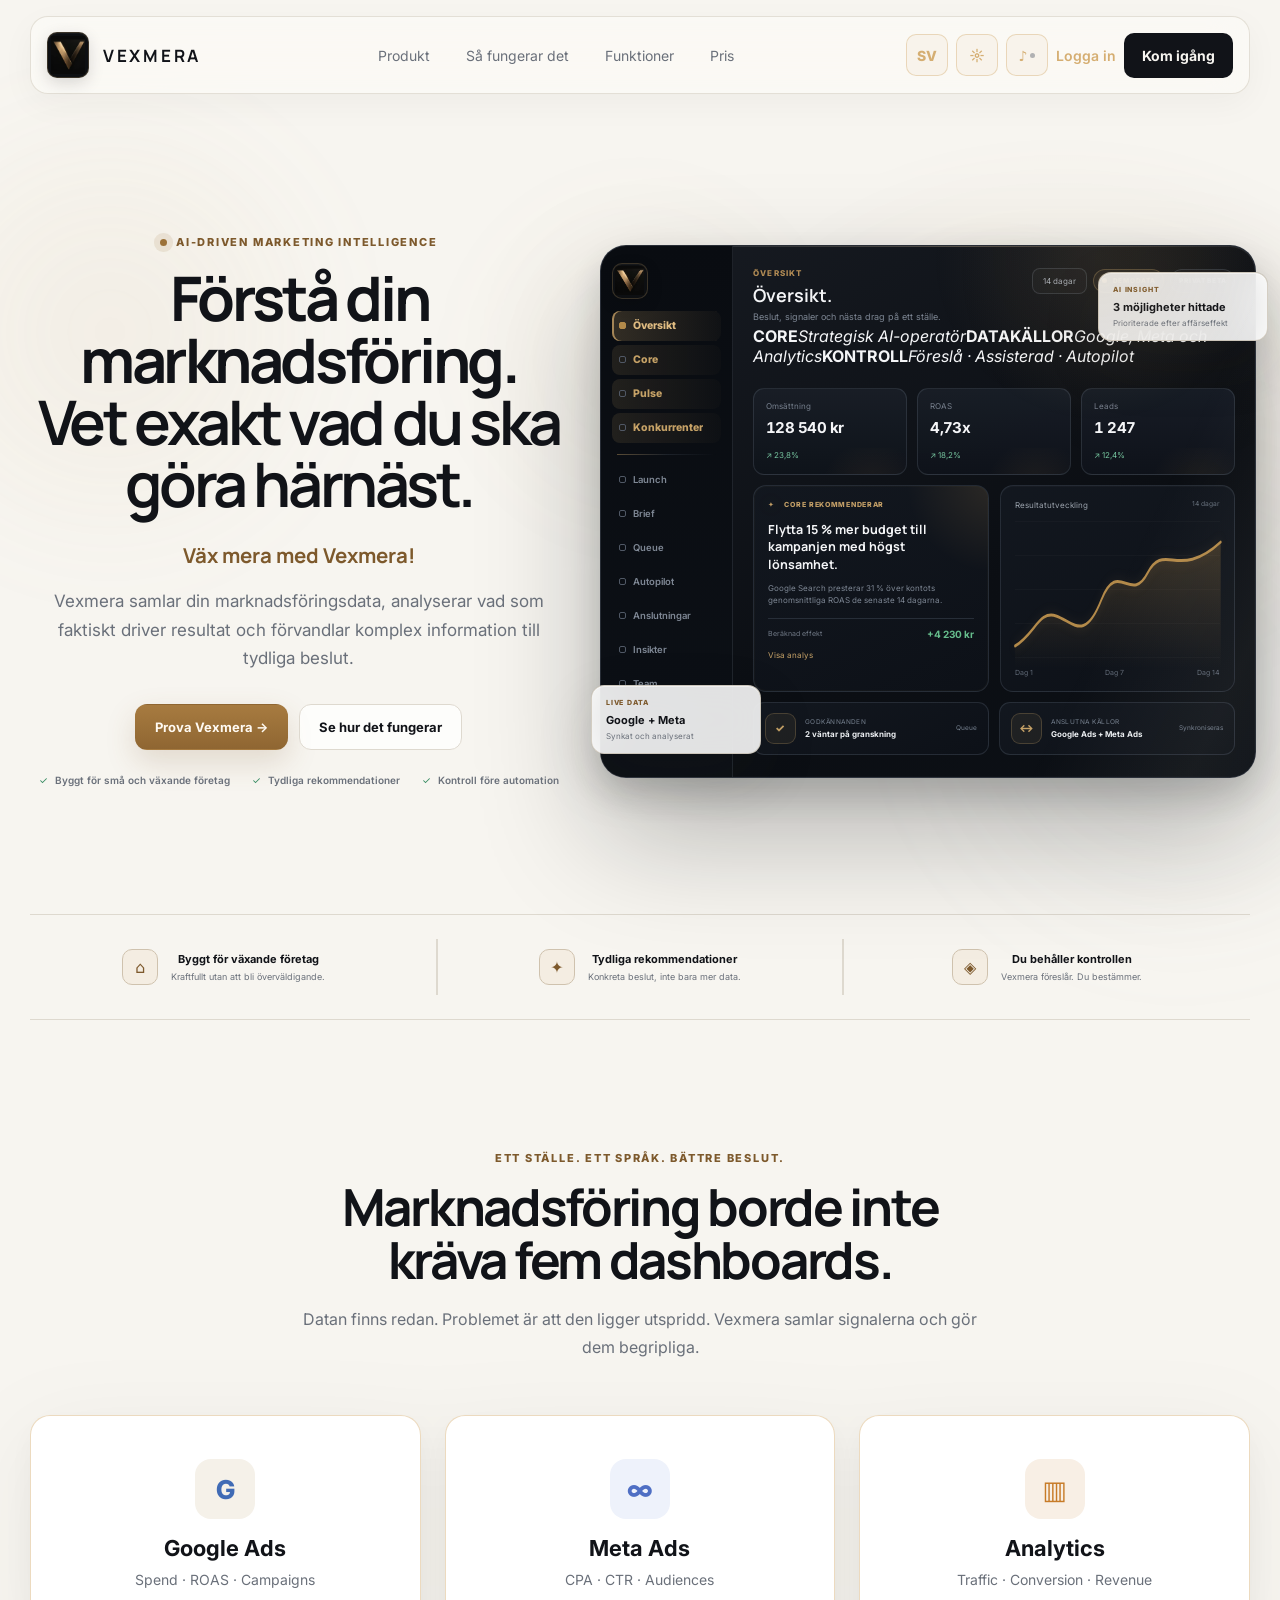
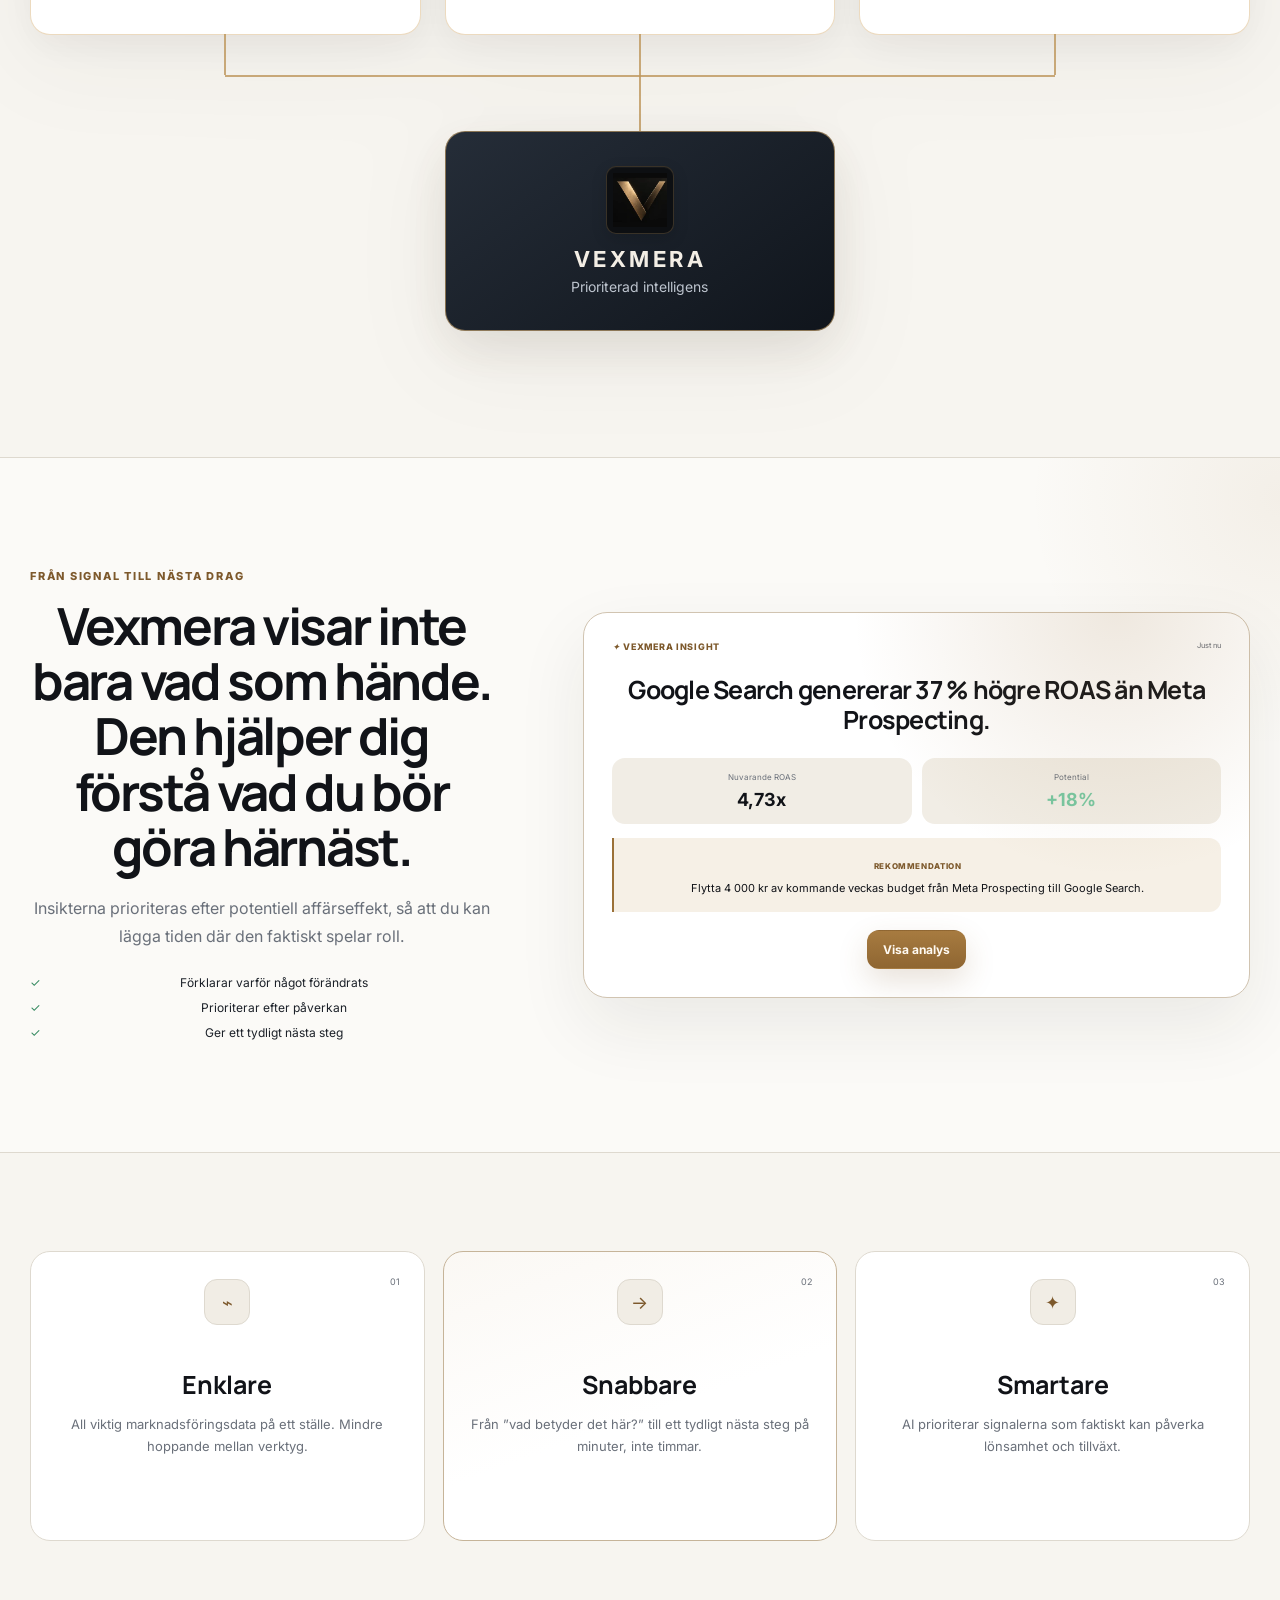
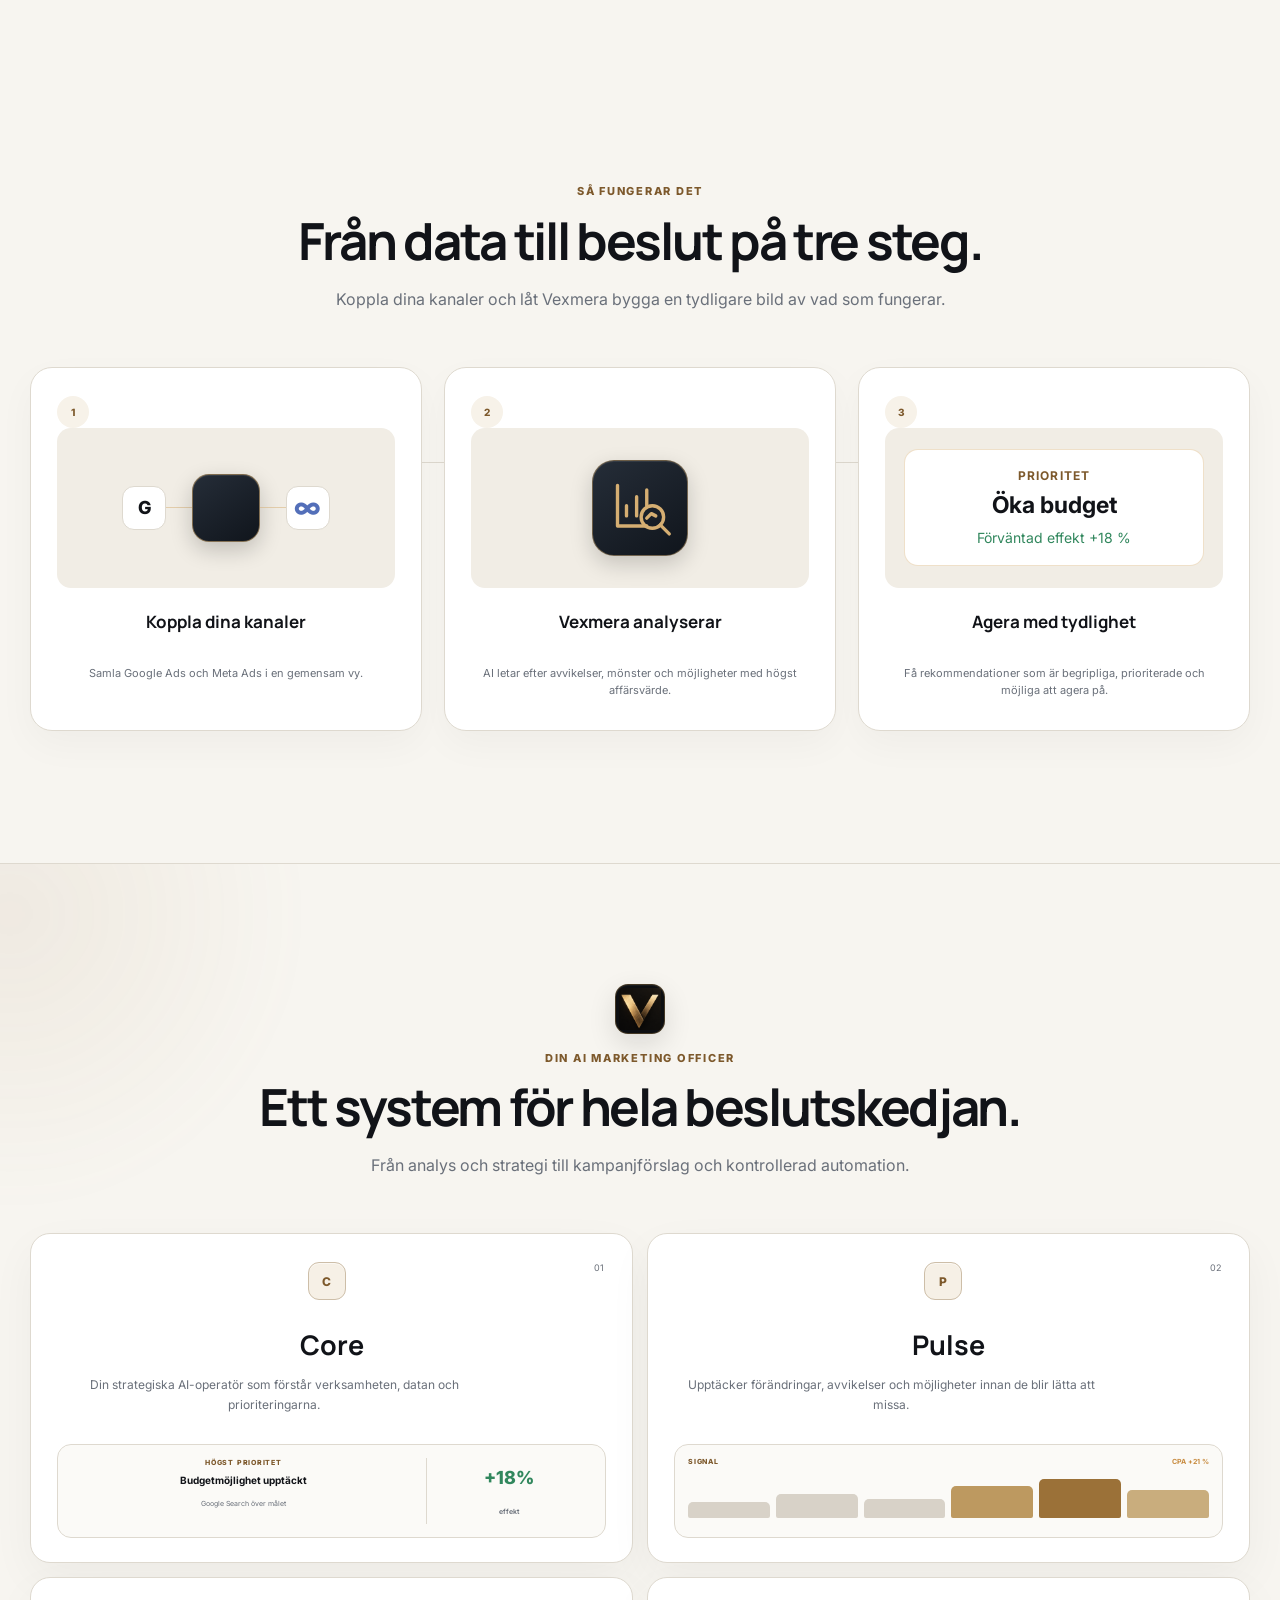
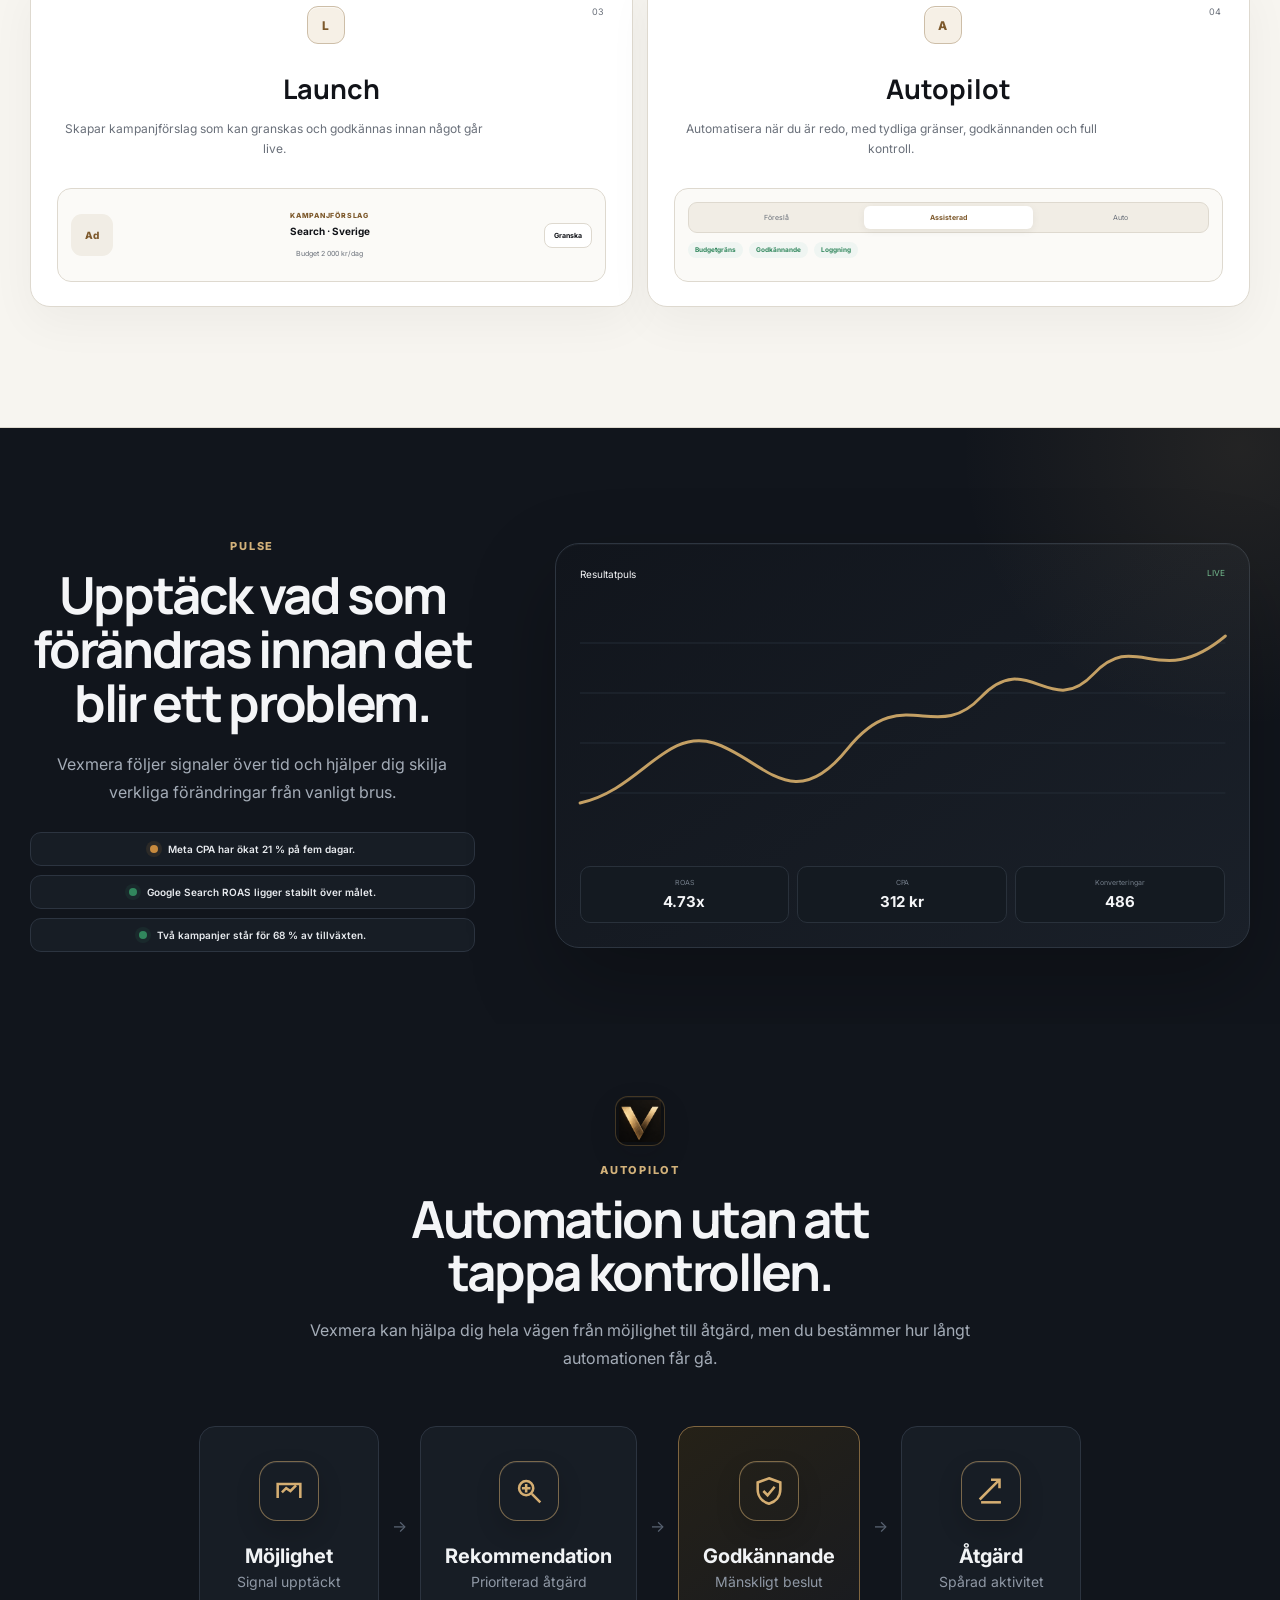
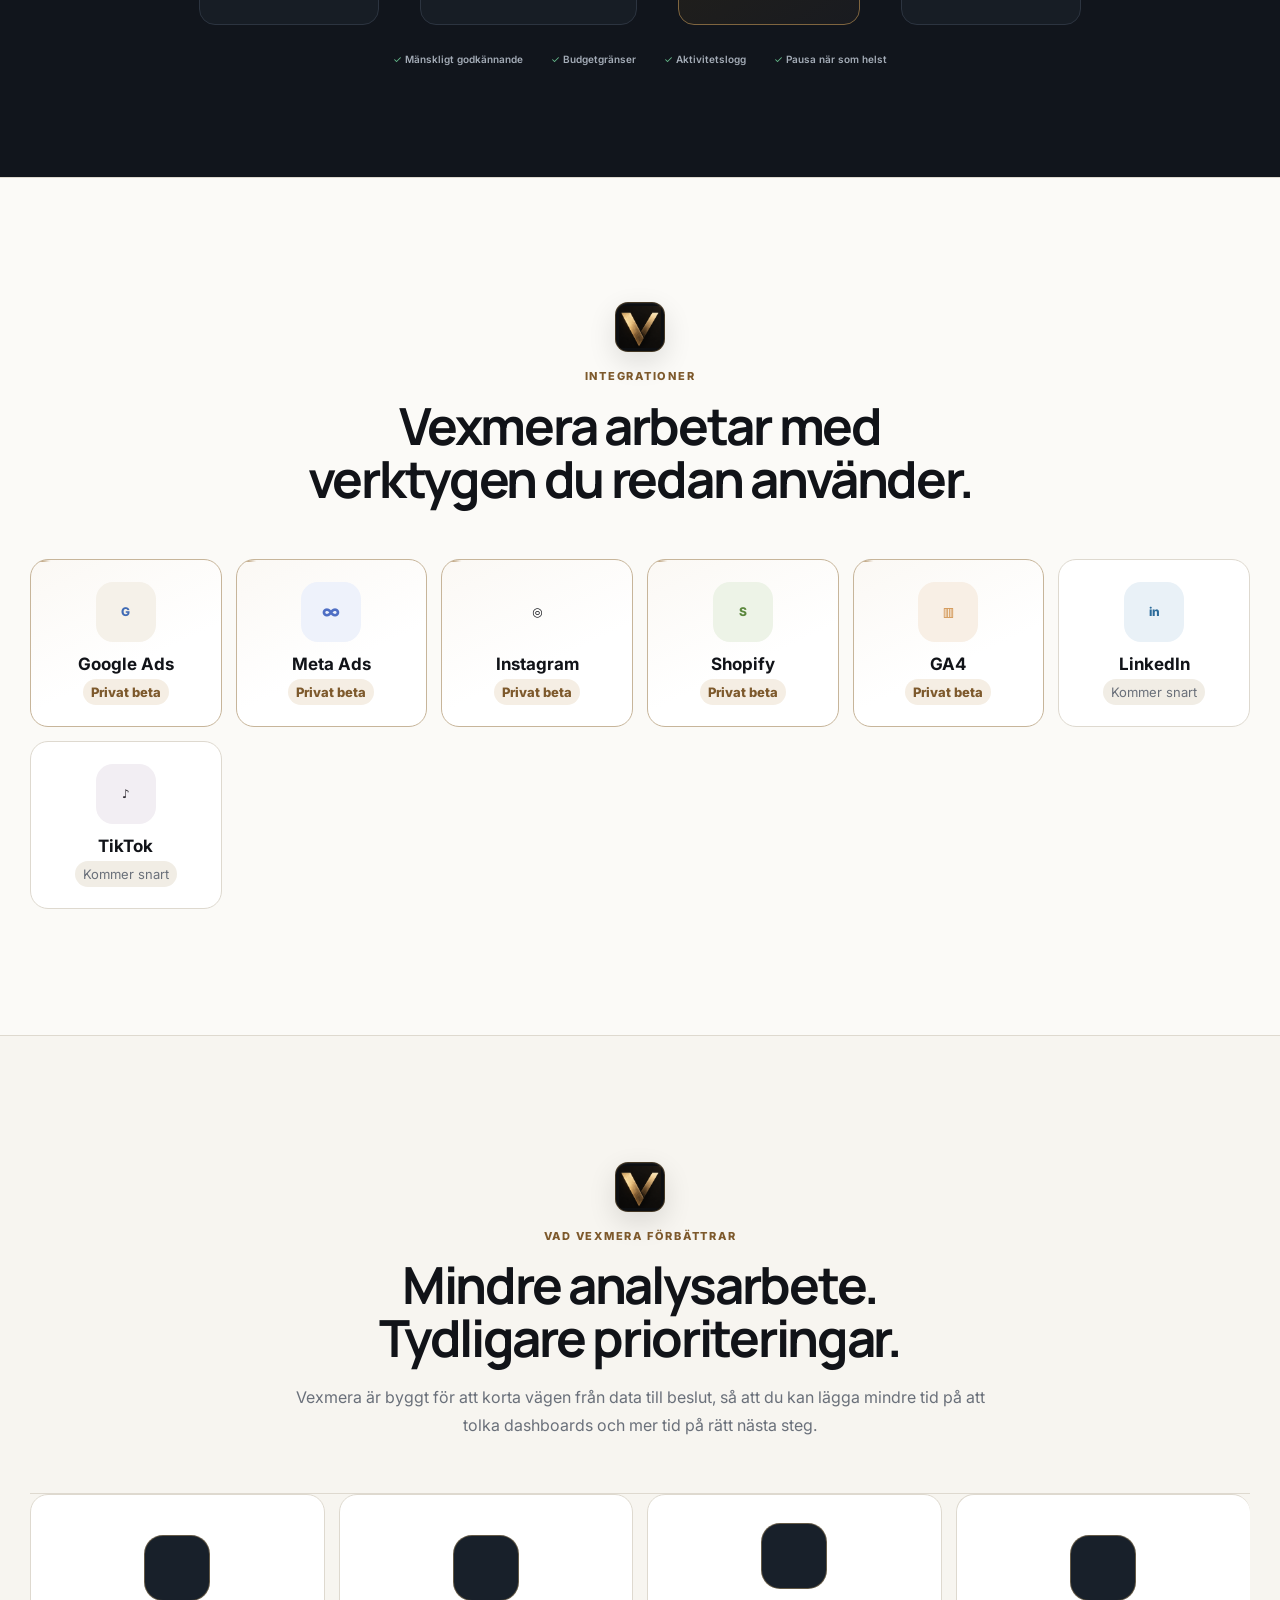
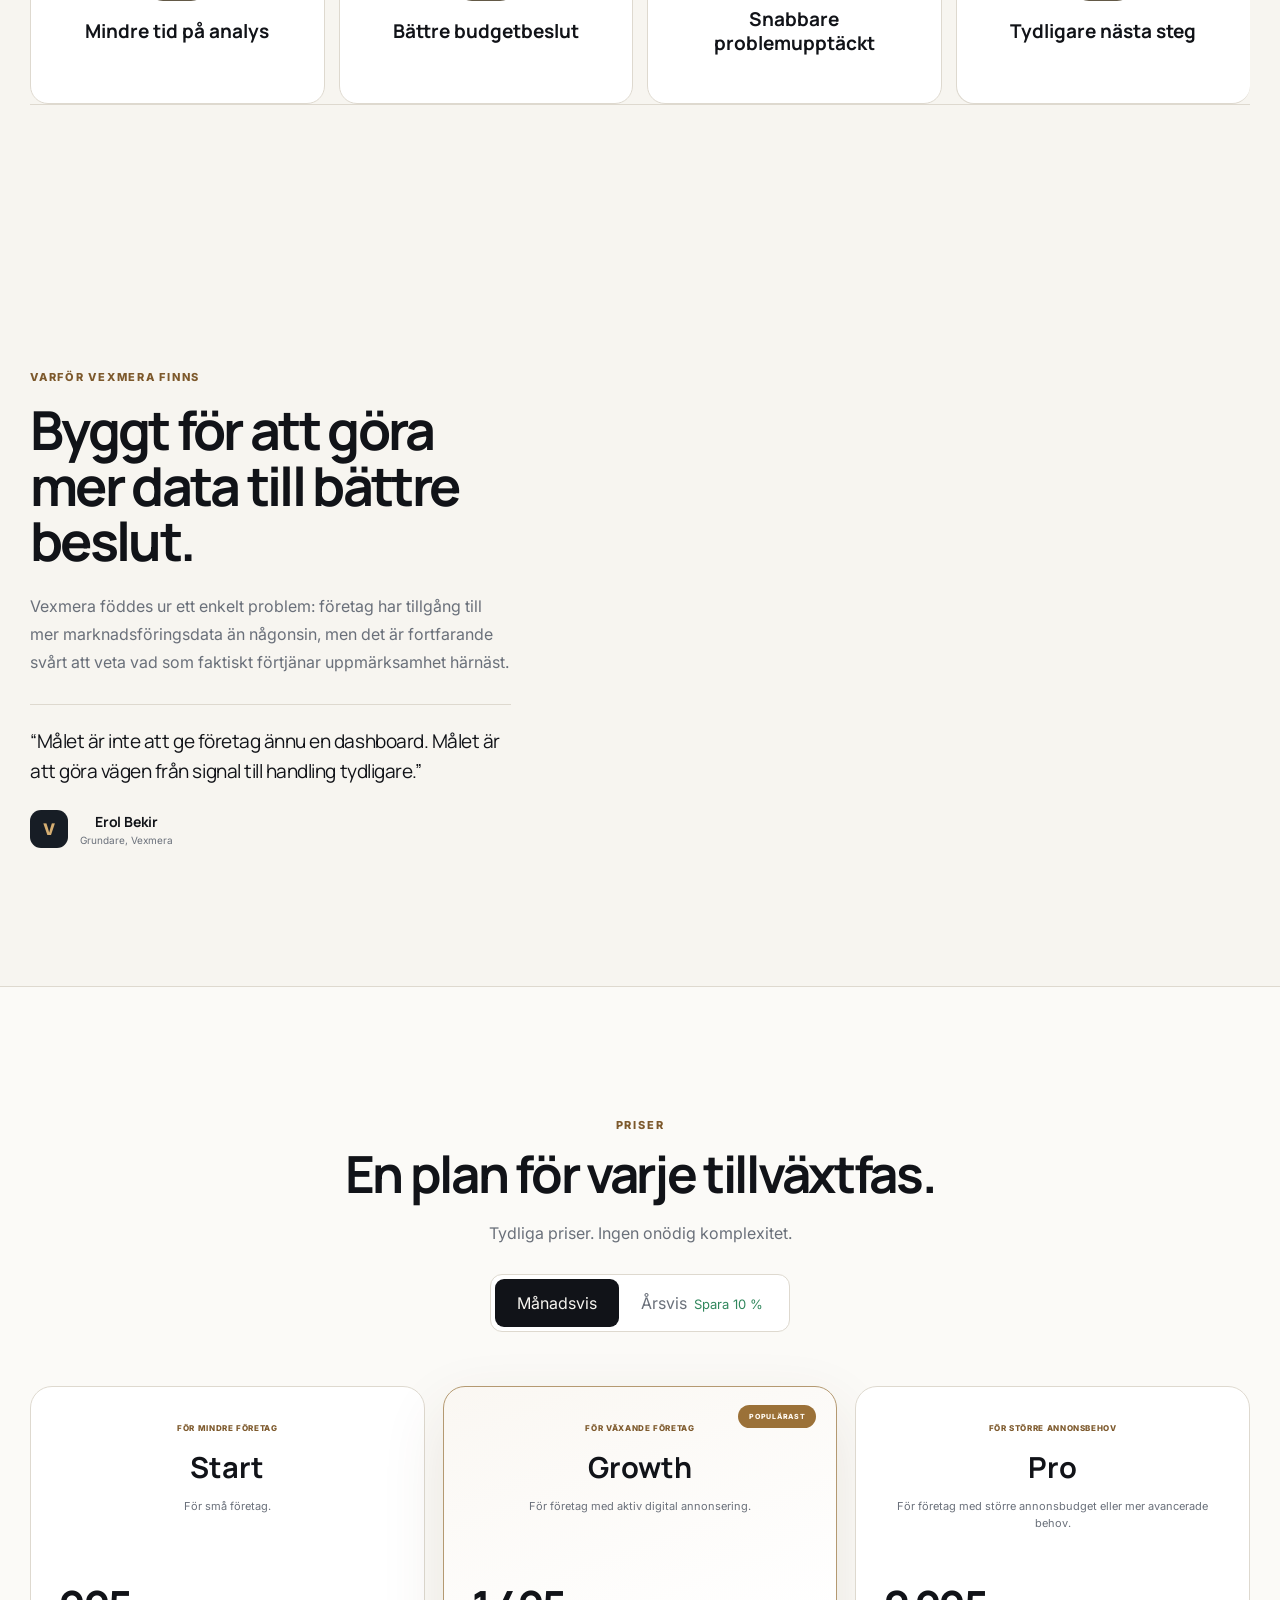
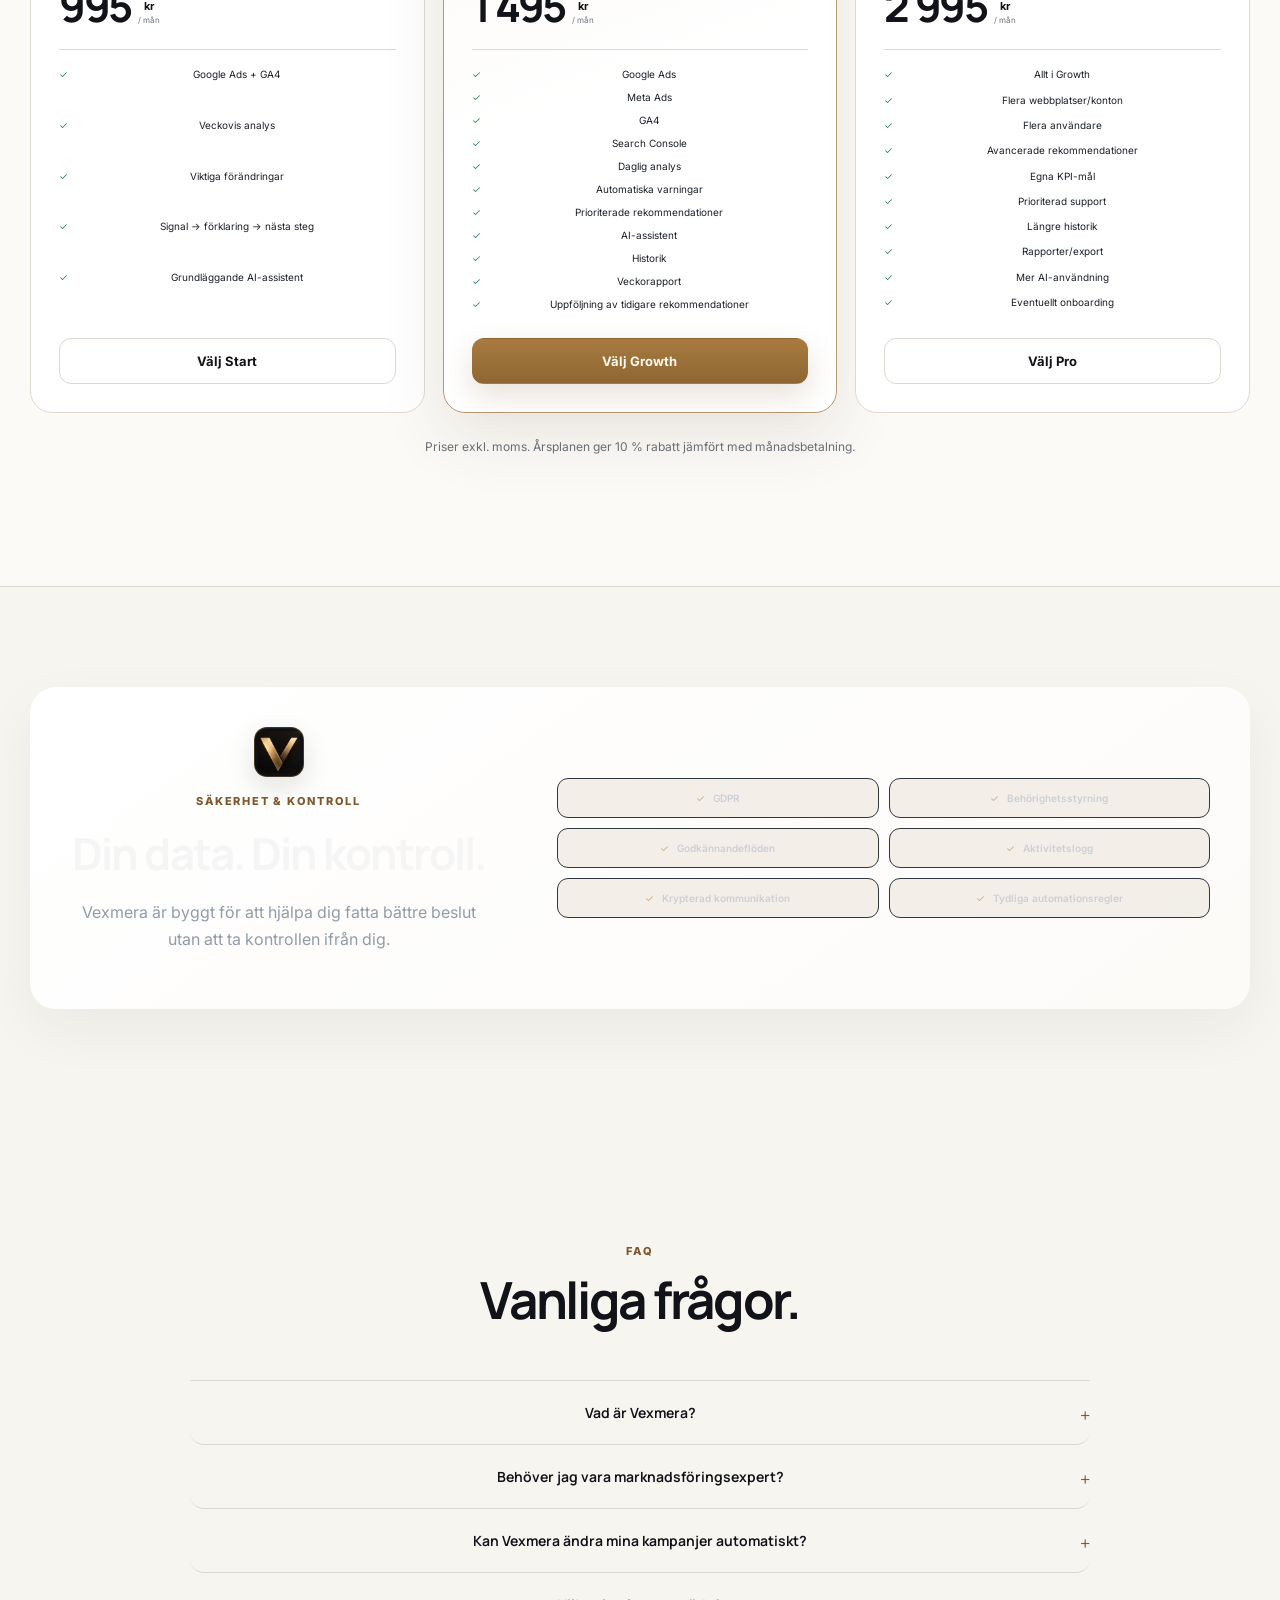
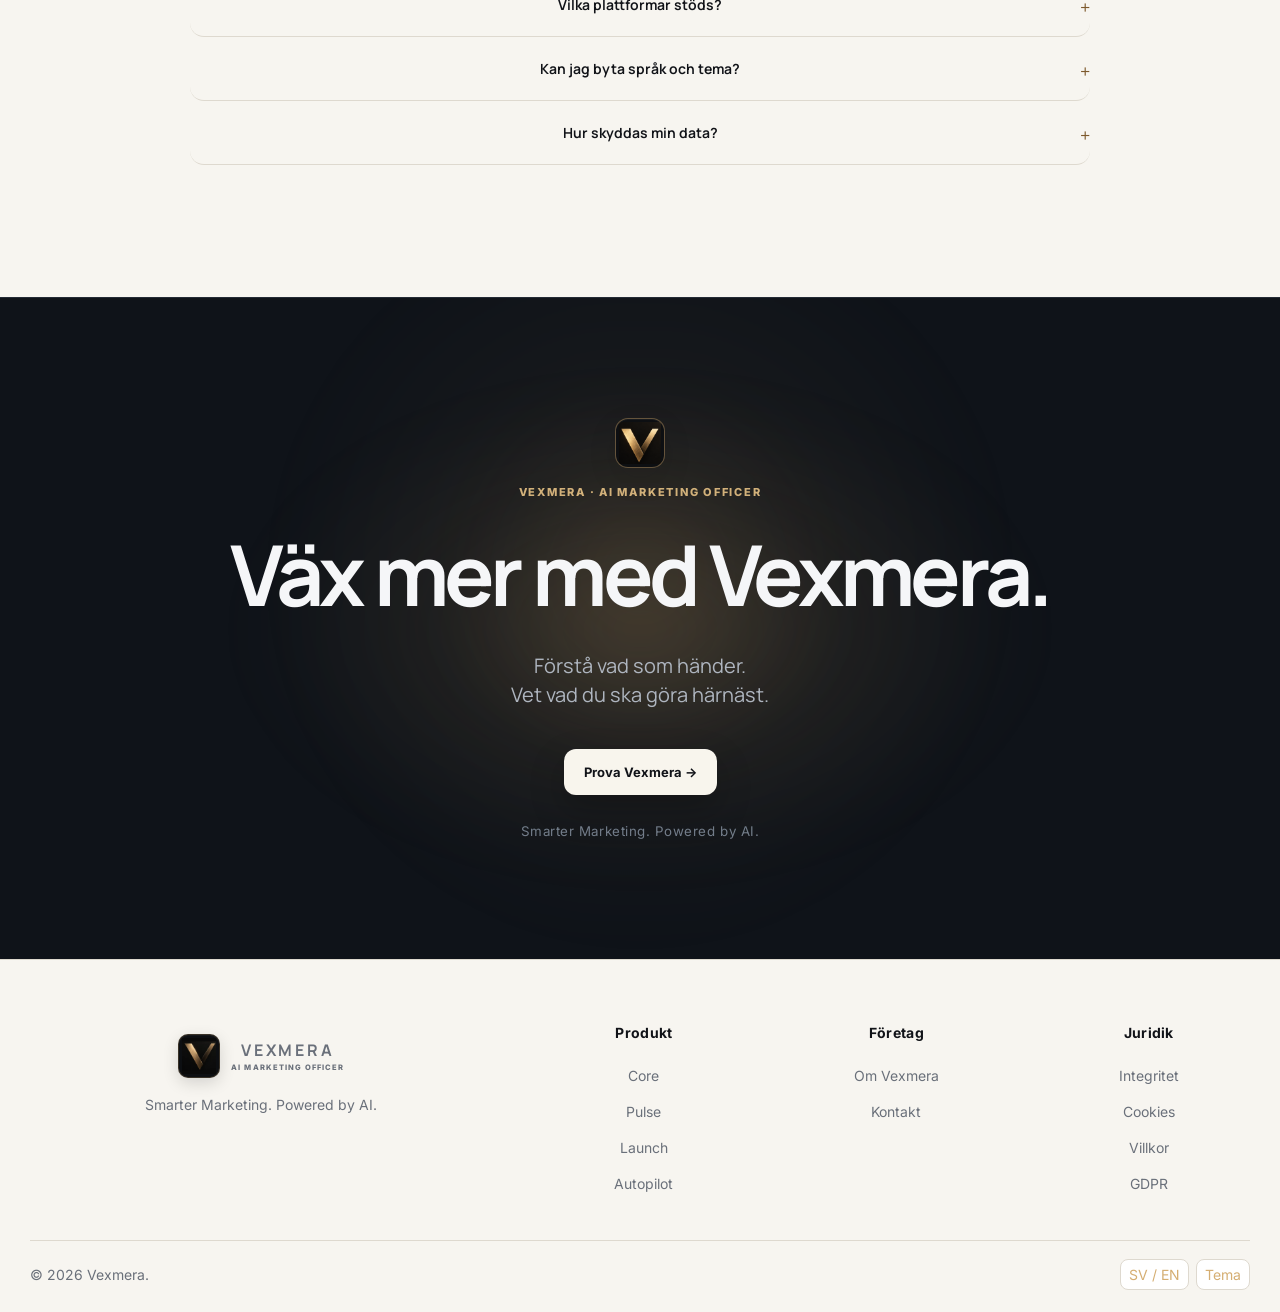
==== static/landing.html @ f2d0877b "Show Instagram and Shopify as private beta integrations" ====
<!doctype html>
<html lang="sv" data-theme="light">
<head>
  <meta charset="utf-8" />
  <meta name="viewport" content="width=device-width,initial-scale=1" />
  <meta name="description" content="Vexmera är din AI Marketing Officer. Förstå din marknadsföring, se vad som driver resultat och vet vad du ska göra härnäst." />
  <meta name="theme-color" content="#f7f5f0" />
  <title>Vexmera — AI Marketing Officer</title>
  <link rel="preconnect" href="https://fonts.googleapis.com" />
  <link rel="preconnect" href="https://fonts.gstatic.com" crossorigin />
  <link href="https://fonts.googleapis.com/css2?family=Inter:wght@400;500;600;700&family=Manrope:wght@500;600;700;800&display=swap" rel="stylesheet" />
  <link rel="stylesheet" href="/static/landing.css" />
  <link rel="stylesheet" href="/static/landing-image-quality.css" />
  <style id="hero-layout-guard">
    @media (min-width:1101px){
      .hero{grid-template-columns:minmax(0,.92fr) minmax(560px,1.08fr)!important;gap:clamp(36px,4vw,62px)!important}
      .hero-copy{min-width:0!important;max-width:690px!important}
      .hero h1{max-width:690px!important;font-size:clamp(52px,4.8vw,72px)!important;line-height:1.01!important;overflow:visible!important}
    }
    html[lang="sv"] .pricing-en,html[lang="en"] .pricing-sv{display:none!important}
    .hero-copy .hero-slogan{margin:14px 0 18px;font-family:Manrope,Inter,sans-serif;font-size:clamp(18px,1.6vw,22px);font-weight:700;line-height:1.4;color:var(--gold-dark)}
    html[data-theme="dark"] .hero-copy .hero-slogan{color:#d5ae72}
    html[lang="sv"] .hero-slogan-en,html[lang="en"] .hero-slogan-sv{display:none}

    /* Equal process visual stages and larger, legible graphics. */
    #hur .steps .step{display:flex!important;flex-direction:column!important}
    #hur .steps .step .step-visual{height:160px!important;min-height:160px!important;flex:0 0 160px!important;width:100%!important;margin:0 0 24px!important;box-sizing:border-box!important}
    #hur .steps .step h3{min-height:2.4em!important;line-height:1.2!important;margin:0 0 12px!important}
    #hur .connect-visual .source-pill{width:44px!important;height:44px!important;flex:0 0 44px!important;font-size:18px!important;border-radius:12px!important}
    #hur .connect-visual .source-pill.meta{font-size:27px!important}
    #hur .connect-visual .line{width:clamp(12px,2vw,28px)!important;background:rgba(213,174,114,.5)!important}
    #hur .connect-visual .v-node{width:68px!important;height:68px!important;flex:0 0 68px!important;background:linear-gradient(145deg,#252d38,#10151c)!important;color:#d5ae72!important;border:1px solid rgba(213,174,114,.55)!important;border-radius:17px!important;box-shadow:inset 0 1px 0 rgba(255,255,255,.08),0 8px 22px rgba(0,0,0,.2)!important}
    #hur .v-node svg{width:48px;height:48px;display:block}
    #hur .analysis-tile{width:96px;height:96px;display:grid;place-items:center;border-radius:22px;border:1px solid rgba(213,174,114,.45);color:#d5ae72;background:linear-gradient(145deg,#252d38,#10151c);box-shadow:inset 0 1px 0 rgba(255,255,255,.08),0 8px 22px rgba(0,0,0,.18)}
    #hur .analysis-tile svg{width:72px;height:72px;display:block}
    #hur .action-visual>div{width:calc(100% - 24px)!important;max-width:300px!important;box-sizing:border-box!important;padding:18px!important;border-radius:14px!important;border:1px solid rgba(213,174,114,.38)!important}
    #hur .action-visual small{font-size:12px!important;font-weight:700!important;line-height:1.3!important}
    #hur .action-visual strong{font-size:clamp(20px,1.8vw,24px)!important;line-height:1.2!important;margin:8px 0!important}
    #hur .action-visual span{font-size:14px!important;line-height:1.4!important}
    @media(max-width:900px){#hur .steps .step h3{min-height:0!important}}

    /* Three sources join one gold bus before reaching Vexmera. */
    #produkt .data-convergence{display:grid!important;grid-template-columns:repeat(3,minmax(0,1fr))!important;grid-template-rows:220px 200px!important;gap:96px 24px!important;min-height:0!important;margin-top:48px!important;position:relative!important}
    #produkt .source-stack{box-sizing:border-box!important;width:100%!important;min-width:0!important;height:220px!important;padding:28px!important;display:flex!important;flex-direction:column!important;align-items:center!important;justify-content:center!important;text-align:center!important;overflow:visible!important;border:1px solid rgba(213,174,114,.45)!important;border-radius:20px!important;transform:none!important}
    #produkt .source-stack .source-logo{width:60px!important;height:60px!important;font-size:26px!important;border-radius:16px!important}
    #produkt .source-stack b{font-size:22px!important;margin:16px 0 8px!important}
    #produkt .source-stack small{font-size:14px!important;line-height:1.5!important}
    #produkt .source-stack::after{content:""!important;display:block!important;position:absolute!important;inset:auto!important;left:50%!important;top:100%!important;width:2px!important;height:41px!important;transform:translateX(-50%)!important;background:#bd975c!important;opacity:.8!important;pointer-events:none!important}
    #produkt .flow-lines{display:block!important;position:absolute!important;inset:220px calc((100% - 48px)/6) auto!important;height:96px!important;opacity:1!important}
    #produkt .flow-lines i{display:none!important}
    #produkt .flow-lines::before{content:""!important;display:block!important;position:absolute!important;left:0!important;top:40px!important;width:100%!important;height:2px!important;transform:none!important;background:#bd975c!important;opacity:.8!important}
    #produkt .flow-lines::after{content:""!important;display:block!important;position:absolute!important;left:50%!important;top:40px!important;width:2px!important;height:56px!important;transform:translateX(-50%)!important;background:#bd975c!important;opacity:.8!important}
    #produkt .vexmera-core{grid-column:2!important;grid-row:2!important;box-sizing:border-box!important;width:100%!important;height:200px!important;padding:24px!important;border:1px solid rgba(213,174,114,.6)!important;border-radius:20px!important;background:linear-gradient(145deg,#252d38,#10151c)!important}
    #produkt .vexmera-core>span{width:68px!important;height:68px!important;flex:0 0 68px!important;color:#d5ae72!important;border-color:rgba(213,174,114,.45)!important;border-radius:16px!important}
    #produkt .vexmera-core svg{width:48px;height:48px}
    #produkt .vexmera-core strong{font-size:22px!important;color:#f3eee5!important;margin:12px 0 6px!important}
    #produkt .vexmera-core small{font-size:14px!important;color:#bdc4ce!important}
    #produkt .data-convergence::before,#produkt .data-convergence::after,#produkt .vexmera-core::before,#produkt .vexmera-core::after{display:none!important;content:none!important}
    @media(max-width:600px){
      #produkt .data-convergence{grid-template-columns:minmax(0,1fr)!important;grid-template-rows:repeat(3,200px) 200px!important;gap:28px!important;margin-left:26px!important}
      #produkt .source-stack{height:200px!important;padding:22px!important}
      #produkt .vexmera-core{grid-column:1!important;grid-row:4!important}
      #produkt .flow-lines{inset:100px auto 100px -24px!important;width:2px!important;height:auto!important;background:#bd975c!important;opacity:.8!important}
      #produkt .flow-lines::before,#produkt .flow-lines::after{display:none!important}
      #produkt .source-stack::after,#produkt .vexmera-core::after{content:""!important;display:block!important;position:absolute!important;inset:auto!important;left:-24px!important;top:50%!important;width:24px!important;height:2px!important;background:#bd975c!important;transform:none!important;opacity:.8!important}
    }
  </style>
</head>
<body>
  <div class="ambient-light ambient-light-a" aria-hidden="true"></div>
  <div class="ambient-light ambient-light-b" aria-hidden="true"></div>
  <div class="pointer-light" aria-hidden="true"></div>

  <header class="site-header" id="siteHeader">
    <a class="brand" href="#top" aria-label="Vexmera">
      <span class="brand-mark" aria-hidden="true">
        <svg viewBox="0 0 48 48"><path d="M7 9.5 20.7 38h6.6L41 9.5h-7.9L24 29.4 14.9 9.5H7Z" fill="currentColor"/><path d="m28.6 9.5-4.7 10.2 4 8.6L37 9.5h-8.4Z" fill="currentColor" opacity=".42"/></svg>
      </span>
      <span class="brand-copy"><strong>VEXMERA</strong><small>AI MARKETING OFFICER</small></span>
    </a>

    <nav class="desktop-nav" aria-label="Huvudmeny">
      <a href="#produkt" data-i18n="nav.product">Produkt</a>
      <a href="#hur" data-i18n="nav.how">Så fungerar det</a>
      <a href="#funktioner" data-i18n="nav.features">Funktioner</a>
      <a href="#pris" data-i18n="nav.pricing">Pris</a>
    </nav>

    <div class="header-actions">
      <button class="utility-btn" id="languageToggle" type="button" aria-label="Byt språk">SV</button>
      <button class="utility-btn" id="themeToggle" type="button" aria-label="Byt tema"><span class="theme-icon">◐</span></button>
      <button class="utility-btn sound-toggle" id="soundToggle" type="button" aria-label="Ljud av"><span>♪</span><i></i></button>
      <a class="text-link" href="/" data-i18n="nav.login">Logga in</a>
      <a class="button button-small button-dark" href="/" data-i18n="nav.start">Kom igång</a>
      <button class="menu-toggle" id="menuToggle" type="button" aria-label="Öppna meny" aria-expanded="false" aria-controls="mobileMenu"><span></span><span></span></button>
    </div>

    <div class="mobile-menu" id="mobileMenu">
      <a href="#produkt" data-i18n="nav.product">Produkt</a>
      <a href="#hur" data-i18n="nav.how">Så fungerar det</a>
      <a href="#funktioner" data-i18n="nav.features">Funktioner</a>
      <a href="#pris" data-i18n="nav.pricing">Pris</a>
      <a href="/" data-i18n="nav.login">Logga in</a>
    </div>
  </header>

  <main id="top">
    <section class="hero section-wrap">
      <div class="hero-copy reveal">
        <div class="eyebrow"><span class="pulse-dot"></span><span data-i18n="hero.eyebrow">AI-DRIVEN MARKETING INTELLIGENCE</span></div>
        <h1><span data-i18n="hero.title1">Förstå din marknadsföring.</span><br><em data-i18n="hero.title2">Vet exakt vad du ska göra härnäst.</em></h1>
        <p class="hero-slogan"><span class="hero-slogan-sv">Väx mera med Vexmera!</span><span class="hero-slogan-en" lang="en">Grow more with Vexmera!</span></p>
        <p class="hero-lead" data-i18n="hero.lead">Vexmera samlar din marknadsföringsdata, analyserar vad som faktiskt driver resultat och förvandlar komplex information till tydliga beslut.</p>
        <div class="hero-actions">
          <a class="button button-primary" href="/" data-i18n="hero.cta">Prova Vexmera <span>→</span></a>
          <a class="button button-ghost" href="#hur" data-i18n="hero.demo">Se hur det fungerar</a>
        </div>
        <div class="hero-proof">
          <span><i>✓</i><b data-i18n="hero.proof1">Byggt för små och växande företag</b></span>
          <span><i>✓</i><b data-i18n="hero.proof2">Tydliga rekommendationer</b></span>
          <span><i>✓</i><b data-i18n="hero.proof3">Kontroll före automation</b></span>
        </div>
      </div>

      <div class="hero-visual reveal reveal-delay" aria-label="Vexmera dashboard preview">
        <div class="hero-halo" aria-hidden="true"></div>
        <div class="dashboard-window float-soft">
          <aside class="dash-sidebar">
            <div class="mini-brand">V</div>
            <div class="dash-nav active dash-priority"><b></b><span data-i18n="dash.overview">Översikt</span></div>
            <div class="dash-nav dash-priority"><b></b><span>Core</span></div>
            <div class="dash-nav dash-priority"><b></b><span>Pulse</span></div>
            <div class="dash-nav dash-priority"><b></b><span data-i18n="dash.competitors">Konkurrenter</span></div>
            <div class="dash-nav-divider" aria-hidden="true"></div>
            <div class="dash-nav"><b></b><span>Launch</span></div>
            <div class="dash-nav"><b></b><span>Brief</span></div>
            <div class="dash-nav"><b></b><span>Queue</span></div>
            <div class="dash-nav"><b></b><span>Autopilot</span></div>
            <div class="dash-nav"><b></b><span data-i18n="dash.connections">Anslutningar</span></div>
            <div class="dash-nav"><b></b><span data-i18n="dash.insights">Insikter</span></div>
            <div class="dash-nav"><b></b><span>Team</span></div>
            <div class="dash-nav"><b></b><span data-i18n="dash.brandProfile">Varumärke</span></div>
            <div class="dash-spacer"></div>
          </aside>
          <div class="dash-main">
            <div class="dash-top">
              <div><small data-i18n="dash.overviewUpper">ÖVERSIKT</small><strong data-i18n="dash.morning">Översikt.</strong><p data-i18n="dash.summary">Beslut, signaler och nästa drag på ett ställe.</p></div>
              <div class="dash-date">14 <span data-i18n="dash.days">dagar</span></div>
            </div>
            <div class="dash-signal-strip"><span><b>CORE</b><em data-i18n="dash.coreOperator">Strategisk AI-operatör</em></span><span><b data-i18n="dash.sourcesTitle">DATAKÄLLOR</b><em data-i18n="dash.sourcesShort">Google, Meta och Analytics</em></span><span><b data-i18n="dash.controlTitle">KONTROLL</b><em data-i18n="dash.controlModes">Föreslå · Assisterad · Autopilot</em></span></div>
            <div class="metric-row">
              <article><span data-i18n="dash.revenue">Omsättning</span><strong class="count-up" data-target="128540">128 540 kr</strong><small class="positive">↗ 23,8%</small></article>
              <article><span>ROAS</span><strong>4,73x</strong><small class="positive">↗ 18,2%</small></article>
              <article><span data-i18n="dash.leads">Leads</span><strong>1 247</strong><small class="positive">↗ 12,4%</small></article>
            </div>
            <div class="dash-grid">
              <article class="recommendation-card insight-card">
                <div class="card-label"><span class="spark">✦</span><span data-i18n="dash.recommends">CORE REKOMMENDERAR</span></div>
                <h3 data-i18n="dash.recTitle">Flytta 15 % mer budget till kampanjen med högst lönsamhet.</h3>
                <p data-i18n="dash.recBody">Google Search presterar 31 % över kontots genomsnittliga ROAS de senaste 14 dagarna.</p>
                <div class="rec-bottom"><span data-i18n="dash.effect">Beräknad effekt</span><strong>+4 230 kr</strong></div>
                <button class="mini-action" type="button" data-sound="insight" data-i18n="dash.viewAnalysis">Visa analys</button>
              </article>
              <article class="chart-card">
                <div class="chart-head"><span data-i18n="dash.performance">Resultatutveckling</span><small>14 dagar</small></div>
                <div class="chart">
                  <svg viewBox="0 0 360 150" preserveAspectRatio="none" aria-hidden="true">
                    <defs><linearGradient id="area" x1="0" x2="0" y1="0" y2="1"><stop offset="0%" stop-color="#b38a4a" stop-opacity=".26"/><stop offset="100%" stop-color="#b38a4a" stop-opacity="0"/></linearGradient></defs>
                    <path class="chart-area" d="M0 128 C35 116 42 92 72 98 S122 124 151 82 S203 87 232 55 S286 63 360 24 L360 150 L0 150 Z" fill="url(#area)"/>
                    <path class="chart-line" d="M0 128 C35 116 42 92 72 98 S122 124 151 82 S203 87 232 55 S286 63 360 24" fill="none" stroke="#b38a4a" stroke-width="3" stroke-linecap="round"/>
                  </svg>
                </div>
                <div class="chart-axis"><span>Dag 1</span><span>Dag 7</span><span>Dag 14</span></div>
              </article>
            </div>
          </div>
        </div>
        <div class="floating-card floating-one"><span>AI INSIGHT</span><strong data-i18n="float.opportunities">3 möjligheter hittade</strong><small data-i18n="float.priority">Prioriterade efter affärseffekt</small></div>
        <div class="floating-card floating-two"><span>LIVE DATA</span><strong>Google + Meta</strong><small data-i18n="float.synced">Synkat och analyserat</small></div>
      </div>
    </section>

    <section class="trust-strip section-wrap reveal">
      <article><span class="trust-icon">⌂</span><div><strong data-i18n="trust.oneTitle">Byggt för växande företag</strong><p data-i18n="trust.oneBody">Kraftfullt utan att bli överväldigande.</p></div></article>
      <article><span class="trust-icon">✦</span><div><strong data-i18n="trust.twoTitle">Tydliga rekommendationer</strong><p data-i18n="trust.twoBody">Konkreta beslut, inte bara mer data.</p></div></article>
      <article><span class="trust-icon">◈</span><div><strong data-i18n="trust.threeTitle">Du behåller kontrollen</strong><p data-i18n="trust.threeBody">Vexmera föreslår. Du bestämmer.</p></div></article>
    </section>

    <section id="produkt" class="section section-problem section-wrap">
      <div class="section-heading centered reveal">
        <div class="eyebrow" data-i18n="problem.eyebrow">ETT STÄLLE. ETT SPRÅK. BÄTTRE BESLUT.</div>
        <h2 data-i18n="problem.title">Marknadsföring borde inte kräva fem dashboards.</h2>
        <p data-i18n="problem.body">Datan finns redan. Problemet är att den ligger utspridd. Vexmera samlar signalerna och gör dem begripliga.</p>
      </div>
      <div class="data-convergence reveal">
        <div class="source-stack left-source"><span class="source-logo google">G</span><b>Google Ads</b><small>Spend · ROAS · Campaigns</small></div>
        <div class="source-stack meta-source"><span class="source-logo meta">∞</span><b>Meta Ads</b><small>CPA · CTR · Audiences</small></div>
        <div class="source-stack analytics-source"><span class="source-logo analytics">▥</span><b>Analytics</b><small>Traffic · Conversion · Revenue</small></div>
        <div class="flow-lines" aria-hidden="true"><i></i><i></i><i></i></div>
        <div class="vexmera-core"><span aria-label="Vexmera"><svg viewBox="0 0 48 48" aria-hidden="true"><path d="M7 9.5 20.7 38h6.6L41 9.5h-7.9L24 29.4 14.9 9.5H7Z" fill="currentColor"/><path d="m28.6 9.5-4.7 10.2 4 8.6L37 9.5h-8.4Z" fill="currentColor" opacity=".42"/></svg></span><strong>VEXMERA</strong><small data-i18n="problem.output">Prioriterad intelligens</small></div>
      </div>
    </section>

    <section class="section product-demo">
      <div class="section-wrap demo-layout">
        <div class="demo-copy reveal">
          <div class="eyebrow" data-i18n="demo.eyebrow">FRÅN SIGNAL TILL NÄSTA DRAG</div>
          <h2 data-i18n="demo.title">Vexmera visar inte bara vad som hände. Den hjälper dig förstå vad du bör göra.</h2>
          <p data-i18n="demo.body">Insikterna prioriteras efter potentiell affärseffekt, så att du kan lägga tiden där den faktiskt spelar roll.</p>
          <ul class="check-list"><li data-i18n="demo.item1">Förklarar varför något förändrats</li><li data-i18n="demo.item2">Prioriterar efter påverkan</li><li data-i18n="demo.item3">Ger ett tydligt nästa steg</li></ul>
        </div>
        <div class="insight-showcase reveal reveal-delay">
          <div class="insight-top"><span><i>✦</i> VEXMERA INSIGHT</span><small data-i18n="demo.justNow">Just nu</small></div>
          <h3 data-i18n="demo.insightTitle">Google Search genererar 37 % högre ROAS än Meta Prospecting.</h3>
          <div class="insight-metrics"><article><span data-i18n="demo.current">Nuvarande ROAS</span><strong>4,73x</strong></article><article><span data-i18n="demo.potential">Potential</span><strong class="positive">+18%</strong></article></div>
          <div class="recommend-box"><span data-i18n="demo.recommendation">REKOMMENDATION</span><p data-i18n="demo.recommendText">Flytta 4 000 kr av kommande veckas budget från Meta Prospecting till Google Search.</p></div>
          <button class="button button-primary compact" type="button" data-sound="insight" data-i18n="demo.show">Visa analys</button>
        </div>
      </div>
    </section>

    <section class="section section-wrap value-section">
      <div class="value-grid">
        <article class="value-card reveal"><span class="index">01</span><div class="icon-box">⌁</div><h3 data-i18n="value.simple">Enklare</h3><p data-i18n="value.simpleBody">All viktig marknadsföringsdata på ett ställe. Mindre hoppande mellan verktyg.</p></article>
        <article class="value-card featured reveal reveal-delay"><span class="index">02</span><div class="icon-box">→</div><h3 data-i18n="value.fast">Snabbare</h3><p data-i18n="value.fastBody">Från ”vad betyder det här?” till ett tydligt nästa steg på minuter, inte timmar.</p></article>
        <article class="value-card reveal reveal-delay-2"><span class="index">03</span><div class="icon-box">✦</div><h3 data-i18n="value.smart">Smartare</h3><p data-i18n="value.smartBody">AI prioriterar signalerna som faktiskt kan påverka lönsamhet och tillväxt.</p></article>
      </div>
    </section>

    <section id="hur" class="section how-section section-wrap">
      <div class="section-heading split-heading reveal"><div><div class="eyebrow" data-i18n="how.eyebrow">SÅ FUNGERAR DET</div><h2 data-i18n="how.title">Från data till beslut på tre steg.</h2></div><p data-i18n="how.body">Koppla dina kanaler och låt Vexmera bygga en tydligare bild av vad som fungerar.</p></div>
      <div class="steps-line" aria-hidden="true"><span></span></div>
      <div class="steps">
        <article class="step reveal"><div class="step-number">1</div><div class="step-visual connect-visual"><div class="source-pill">G</div><div class="line"></div><div class="v-node" aria-label="Vexmera"><svg viewBox="0 0 48 48" aria-hidden="true"><path d="M7 9.5 20.7 38h6.6L41 9.5h-7.9L24 29.4 14.9 9.5H7Z" fill="currentColor"/><path d="m28.6 9.5-4.7 10.2 4 8.6L37 9.5h-8.4Z" fill="currentColor" opacity=".42"/></svg></div><div class="line"></div><div class="source-pill meta">∞</div></div><h3 data-i18n="how.step1">Koppla dina kanaler</h3><p data-i18n="how.step1Body">Samla annons-, social- och handelsdata i en gemensam vy.</p></article>
        <article class="step reveal reveal-delay"><div class="step-number">2</div><div class="step-visual brain-visual"><div class="analysis-tile" aria-label="Analys av resultat"><svg viewBox="0 0 64 64" fill="none" aria-hidden="true"><path d="M12 12v36h26M20 39v-9m9 9V22m9 8V16" stroke="currentColor" stroke-width="3" stroke-linecap="round" stroke-linejoin="round"/><circle cx="43" cy="40" r="10" stroke="currentColor" stroke-width="3"/><path d="m50 47 8 8M38 41l4-4 4 2" stroke="currentColor" stroke-width="3" stroke-linecap="round" stroke-linejoin="round"/></svg></div></div><h3 data-i18n="how.step2">Vexmera analyserar</h3><p data-i18n="how.step2Body">AI letar efter avvikelser, mönster och möjligheter med högst affärsvärde.</p></article>
        <article class="step reveal reveal-delay-2"><div class="step-number">3</div><div class="step-visual action-visual"><div><small data-i18n="how.priority">PRIORITET</small><strong data-i18n="how.action">Öka budget</strong><span data-i18n="how.impact">Förväntad effekt +18 %</span></div></div><h3 data-i18n="how.step3">Agera med tydlighet</h3><p data-i18n="how.step3Body">Få rekommendationer som är begripliga, prioriterade och möjliga att agera på.</p></article>
      </div>
    </section>

    <section id="funktioner" class="section modules-section">
      <div class="section-wrap">
        <div class="section-heading centered dark-heading reveal"><span class="section-vexmera-mark" aria-hidden="true"></span><div class="eyebrow" data-i18n="modules.eyebrow">DIN AI MARKETING OFFICER</div><h2 data-i18n="modules.title">Ett system för hela beslutskedjan.</h2><p data-i18n="modules.body">Från analys och strategi till kampanjförslag och kontrollerad automation.</p></div>
        <div class="module-grid">
          <article class="module-card reveal"><div class="module-top"><span class="module-letter">C</span><span>01</span></div><h3>Core</h3><p data-i18n="modules.core">Din strategiska AI-operatör som förstår verksamheten, datan och prioriteringarna.</p><div class="module-ui"><span></span><span></span><span class="long"></span></div></article>
          <article class="module-card reveal reveal-delay"><div class="module-top"><span class="module-letter">P</span><span>02</span></div><h3>Pulse</h3><p data-i18n="modules.pulse">Upptäcker förändringar, avvikelser och möjligheter innan de blir lätta att missa.</p><div class="pulse-ui"><i></i><i></i><i></i><i></i><i></i></div></article>
          <article class="module-card reveal"><div class="module-top"><span class="module-letter">L</span><span>03</span></div><h3>Launch</h3><p data-i18n="modules.launch">Skapar kampanjförslag som kan granskas och godkännas innan något går live.</p><div class="launch-ui"><b>Ad</b><span data-i18n="modules.ready">Kampanj redo</span><small data-i18n="modules.review">Granska →</small></div></article>
          <article class="module-card reveal reveal-delay"><div class="module-top"><span class="module-letter">A</span><span>04</span></div><h3>Autopilot</h3><p data-i18n="modules.auto">Automatisera när du är redo, med tydliga gränser, godkännanden och full kontroll.</p><div class="auto-ui"><span>Föreslå</span><span class="active">Assisterad</span><span>Auto</span></div></article>
        </div>
      </div>
    </section>

    <section class="section pulse-feature section-wrap">
      <div class="feature-copy reveal"><div class="eyebrow">PULSE</div><h2 data-i18n="pulse.title">Upptäck vad som förändras innan det blir ett problem.</h2><p data-i18n="pulse.body">Vexmera följer signaler över tid och hjälper dig skilja verkliga förändringar från vanligt brus.</p><div class="signal-list"><span><i class="warn"></i><b data-i18n="pulse.signal1">Meta CPA har ökat 21 % på fem dagar.</b></span><span><i></i><b data-i18n="pulse.signal2">Google Search ROAS ligger stabilt över målet.</b></span><span><i></i><b data-i18n="pulse.signal3">Två kampanjer står för 68 % av tillväxten.</b></span></div></div>
      <div class="pulse-chart-card reveal reveal-delay"><div class="pulse-card-head"><span data-i18n="pulse.performance">Resultatpuls</span><small>LIVE</small></div><div class="big-chart"><svg viewBox="0 0 700 260" preserveAspectRatio="none"><path class="grid-path" d="M0 45H700M0 95H700M0 145H700M0 195H700"/><path class="pulse-path" d="M0 205 C65 192 92 130 145 145 S230 220 290 151 S385 148 435 99 S510 122 557 76 S627 94 700 38"/></svg></div><div class="chart-kpis"><article><span>ROAS</span><strong>4.73x</strong></article><article><span>CPA</span><strong>312 kr</strong></article><article><span data-i18n="pulse.conversions">Konverteringar</span><strong>486</strong></article></div></div>
    </section>

    <section class="section workflow-section section-wrap">
      <div class="section-heading centered reveal"><span class="section-vexmera-mark" aria-hidden="true"></span><div class="eyebrow">AUTOPILOT</div><h2 data-i18n="workflow.title">Automation utan att tappa kontrollen.</h2><p data-i18n="workflow.body">Vexmera kan hjälpa dig hela vägen från möjlighet till åtgärd, men du bestämmer hur långt automationen får gå.</p></div>
      <div class="workflow reveal"><div class="workflow-node"><span>01</span><strong data-i18n="workflow.opportunity">Möjlighet</strong><small data-i18n="workflow.detected">Signal upptäckt</small></div><i>→</i><div class="workflow-node"><span>02</span><strong data-i18n="workflow.recommendation">Rekommendation</strong><small data-i18n="workflow.prioritized">Prioriterad åtgärd</small></div><i>→</i><div class="workflow-node approval"><span>03</span><strong data-i18n="workflow.approval">Godkännande</strong><small data-i18n="workflow.human">Mänskligt beslut</small></div><i>→</i><div class="workflow-node"><span>04</span><strong data-i18n="workflow.action">Åtgärd</strong><small data-i18n="workflow.logged">Spårad aktivitet</small></div></div>
      <div class="control-points reveal"><span>✓ <b data-i18n="workflow.control1">Mänskligt godkännande</b></span><span>✓ <b data-i18n="workflow.control2">Budgetgränser</b></span><span>✓ <b data-i18n="workflow.control3">Aktivitetslogg</b></span><span>✓ <b data-i18n="workflow.control4">Pausa när som helst</b></span></div>
    </section>

    <section class="section integrations-section">
      <div class="section-wrap">
        <div class="section-heading centered reveal"><span class="section-vexmera-mark" aria-hidden="true"></span><div class="eyebrow" data-i18n="integrations.eyebrow">INTEGRATIONER</div><h2 data-i18n="integrations.title">Vexmera arbetar med verktygen du redan använder.</h2></div>
        <div class="integration-grid reveal"><article class="integration-card ready"><span class="source-logo google">G</span><strong>Google Ads</strong><small data-i18n="integrations.connected">Privat beta</small></article><article class="integration-card ready"><span class="source-logo meta">∞</span><strong>Meta Ads</strong><small data-i18n="integrations.connected">Privat beta</small></article><article class="integration-card ready"><span class="source-logo instagram">◎</span><strong>Instagram</strong><small data-i18n="integrations.connected">Privat beta</small></article><article class="integration-card ready"><span class="source-logo shop">S</span><strong>Shopify</strong><small data-i18n="integrations.connected">Privat beta</small></article><article class="integration-card ready"><span class="source-logo analytics">▥</span><strong>GA4</strong><small data-i18n="integrations.connected">Privat beta</small></article><article class="integration-card"><span class="source-logo linkedin">in</span><strong>LinkedIn</strong><small data-i18n="integrations.soon">Kommer snart</small></article><article class="integration-card"><span class="source-logo tiktok">♪</span><strong>TikTok</strong><small data-i18n="integrations.soon">Kommer snart</small></article></div>
      </div>
    </section>

    <section class="section outcomes-section section-wrap">
      <div class="section-heading split-heading reveal"><span class="section-vexmera-mark" aria-hidden="true"></span><div><div class="eyebrow" data-i18n="outcomes.eyebrow">VAD VEXMERA FÖRBÄTTRAR</div><h2 data-i18n="outcomes.title">Mindre analysarbete. Tydligare prioriteringar.</h2></div><p data-i18n="outcomes.body">Vexmera är byggt för att korta vägen från data till beslut, så att du kan lägga mindre tid på att tolka dashboards och mer tid på rätt nästa steg.</p></div>
      <div class="outcome-grid"><article class="reveal"><span>01</span><h3 data-i18n="outcomes.one">Mindre tid på analys</h3></article><article class="reveal reveal-delay"><span>02</span><h3 data-i18n="outcomes.two">Bättre budgetbeslut</h3></article><article class="reveal"><span>03</span><h3 data-i18n="outcomes.three">Snabbare problemupptäckt</h3></article><article class="reveal reveal-delay"><span>04</span><h3 data-i18n="outcomes.four">Tydligare nästa steg</h3></article></div>
    </section>

    <section id="pris" class="section pricing-section">
      <div class="section-wrap">
        <div class="section-heading centered reveal"><div class="eyebrow" data-i18n="pricing.eyebrow">PRISER</div><h2 data-i18n="pricing.title">En plan för varje tillväxtfas.</h2><p data-i18n="pricing.body">Tydliga priser. Ingen onödig komplexitet.</p><div class="billing-toggle"><button class="active" data-billing="monthly" type="button" data-i18n="pricing.monthly">Månadsvis</button><button data-billing="yearly" type="button"><span data-i18n="pricing.yearly">Årsvis</span><small><span class="pricing-sv">Spara 10 %</span><span class="pricing-en">Save 10%</span></small></button></div></div>
        <div class="pricing-grid">
          <article class="plan-card reveal"><div class="plan-head"><span><span class="pricing-sv">FÖR MINDRE FÖRETAG</span><span class="pricing-en">FOR SMALLER COMPANIES</span></span><h3>Start</h3><p><span class="pricing-sv">För små företag.</span><span class="pricing-en">For small businesses.</span></p></div><div class="plan-price"><strong data-monthly="995" data-yearly="10 746">995</strong><div><b>kr</b><small data-price-period>/ mån</small></div></div><ul><li><span class="pricing-sv">Google Ads + GA4</span><span class="pricing-en">Google Ads + GA4</span></li><li><span class="pricing-sv">Veckovis analys</span><span class="pricing-en">Weekly analysis</span></li><li><span class="pricing-sv">Viktiga förändringar</span><span class="pricing-en">Important changes</span></li><li><span class="pricing-sv">Signal → förklaring → nästa steg</span><span class="pricing-en">Signal → explanation → next step</span></li><li><span class="pricing-sv">Grundläggande AI-assistent</span><span class="pricing-en">Basic AI assistant</span></li></ul><a class="button button-ghost full" href="/"><span class="pricing-sv">Välj Start</span><span class="pricing-en">Choose Start</span></a></article>
          <article class="plan-card popular reveal reveal-delay"><div class="popular-badge" data-i18n="pricing.popular">POPULÄRAST</div><div class="plan-head"><span><span class="pricing-sv">FÖR VÄXANDE FÖRETAG</span><span class="pricing-en">FOR GROWING COMPANIES</span></span><h3>Growth</h3><p><span class="pricing-sv">För företag med aktiv digital annonsering.</span><span class="pricing-en">For companies with active digital advertising.</span></p></div><div class="plan-price"><strong data-monthly="1 495" data-yearly="16 146">1 495</strong><div><b>kr</b><small data-price-period>/ mån</small></div></div><ul><li>Google Ads</li><li>Meta Ads</li><li>GA4</li><li>Search Console</li><li><span class="pricing-sv">Daglig analys</span><span class="pricing-en">Daily analysis</span></li><li><span class="pricing-sv">Automatiska varningar</span><span class="pricing-en">Automatic alerts</span></li><li><span class="pricing-sv">Prioriterade rekommendationer</span><span class="pricing-en">Prioritized recommendations</span></li><li><span class="pricing-sv">AI-assistent</span><span class="pricing-en">AI assistant</span></li><li><span class="pricing-sv">Historik</span><span class="pricing-en">History</span></li><li><span class="pricing-sv">Veckorapport</span><span class="pricing-en">Weekly report</span></li><li><span class="pricing-sv">Uppföljning av tidigare rekommendationer</span><span class="pricing-en">Follow-up on previous recommendations</span></li></ul><a class="button button-primary full" href="/"><span class="pricing-sv">Välj Growth</span><span class="pricing-en">Choose Growth</span></a></article>
          <article class="plan-card reveal reveal-delay-2"><div class="plan-head"><span><span class="pricing-sv">FÖR STÖRRE ANNONSBEHOV</span><span class="pricing-en">FOR LARGER ADVERTISING NEEDS</span></span><h3>Pro</h3><p><span class="pricing-sv">För företag med större annonsbudget eller mer avancerade behov.</span><span class="pricing-en">For companies with larger ad budgets or more advanced needs.</span></p></div><div class="plan-price"><strong data-monthly="2 995" data-yearly="32 346">2 995</strong><div><b>kr</b><small data-price-period>/ mån</small></div></div><ul><li><span class="pricing-sv">Allt i Growth</span><span class="pricing-en">Everything in Growth</span></li><li><span class="pricing-sv">Flera webbplatser/konton</span><span class="pricing-en">Multiple websites/accounts</span></li><li><span class="pricing-sv">Flera användare</span><span class="pricing-en">Multiple users</span></li><li><span class="pricing-sv">Avancerade rekommendationer</span><span class="pricing-en">Advanced recommendations</span></li><li><span class="pricing-sv">Egna KPI-mål</span><span class="pricing-en">Custom KPI targets</span></li><li><span class="pricing-sv">Prioriterad support</span><span class="pricing-en">Priority support</span></li><li><span class="pricing-sv">Längre historik</span><span class="pricing-en">Longer history</span></li><li><span class="pricing-sv">Rapporter/export</span><span class="pricing-en">Reports/export</span></li><li><span class="pricing-sv">Mer AI-användning</span><span class="pricing-en">More AI usage</span></li><li><span class="pricing-sv">Eventuellt onboarding</span><span class="pricing-en">Optional onboarding</span></li></ul><a class="button button-ghost full" href="/"><span class="pricing-sv">Välj Pro</span><span class="pricing-en">Choose Pro</span></a></article>
        </div>
        <p class="pricing-note"><span class="pricing-sv">Priser exkl. moms. Årsplanen ger 10 % rabatt jämfört med månadsbetalning.</span><span class="pricing-en">Prices exclude VAT. Annual plans include a 10% discount compared with monthly billing.</span></p>
      </div>
    </section>

    <section class="section security-section section-wrap">
      <div class="security-card reveal"><div class="security-copy"><span class="section-vexmera-mark" aria-hidden="true"></span><div class="eyebrow" data-i18n="security.eyebrow">SÄKERHET & KONTROLL</div><h2 data-i18n="security.title">Din data. Din kontroll.</h2><p data-i18n="security.body">Vexmera är byggt för att hjälpa dig fatta bättre beslut utan att ta kontrollen ifrån dig.</p></div><div class="security-grid"><span>✓ <b>GDPR</b></span><span>✓ <b data-i18n="security.permissions">Behörighetsstyrning</b></span><span>✓ <b data-i18n="security.approvals">Godkännandeflöden</b></span><span>✓ <b data-i18n="security.audit">Aktivitetslogg</b></span><span>✓ <b data-i18n="security.encrypted">Krypterad kommunikation</b></span><span>✓ <b data-i18n="security.rules">Tydliga automationsregler</b></span></div></div>
    </section>

    <section class="section faq-section section-wrap">
      <div class="section-heading centered reveal"><div class="eyebrow">FAQ</div><h2 data-i18n="faq.title">Vanliga frågor.</h2></div>
      <div class="faq-list reveal">
        <details><summary data-i18n="faq.q1">Vad är Vexmera?</summary><p data-i18n="faq.a1">Vexmera är en AI-driven marknadsföringsplattform som hjälper företag att samla data, förstå resultat och prioritera nästa steg.</p></details>
        <details><summary data-i18n="faq.q2">Behöver jag vara marknadsföringsexpert?</summary><p data-i18n="faq.a2">Nej. Vexmera är byggt för att göra komplex marknadsföringsdata begriplig och handlingsbar.</p></details>
        <details><summary data-i18n="faq.q3">Kan Vexmera ändra mina kampanjer automatiskt?</summary><p data-i18n="faq.a3">Automation sker inom tydliga regler och kontrollnivåer. Du väljer hur mycket Vexmera får göra och när mänskligt godkännande krävs.</p></details>
        <details><summary data-i18n="faq.q4">Vilka plattformar stöds?</summary><p data-i18n="faq.a4">Google Ads, Meta Ads och GA4 är i fokus i den nuvarande privata betan. Fler integrationer byggs stegvis.</p></details>
        <details><summary data-i18n="faq.q5">Kan jag byta språk och tema?</summary><p data-i18n="faq.a5">Ja. Vexmera är byggt med svenska och engelska från start samt stöd för ljust, mörkt och systembaserat tema.</p></details>
        <details><summary data-i18n="faq.q6">Hur skyddas min data?</summary><p data-i18n="faq.a6">Vexmera använder behörighetsstyrning, tydliga godkännandeflöden och visar aldrig live-data som inte faktiskt är ansluten.</p></details>
      </div>
    </section>

    <section class="final-cta">
      <div class="final-organic-light" aria-hidden="true"></div>
      <div class="section-wrap final-inner reveal">
        <span class="section-vexmera-mark section-vexmera-mark-light" aria-hidden="true"></span>
        <div class="eyebrow">VEXMERA · AI MARKETING OFFICER</div>
        <h2 data-i18n="final.title">Väx mer med Vexmera.</h2>
        <p><span data-i18n="final.line1">Förstå vad som händer.</span><br><span data-i18n="final.line2">Vet vad du ska göra härnäst.</span></p>
        <a class="button button-light" href="/" data-i18n="final.cta">Prova Vexmera <span>→</span></a>
        <small>Smarter Marketing. Powered by AI.</small>
      </div>
    </section>
  </main>

  <footer class="footer">
    <div class="section-wrap footer-grid">
      <div class="footer-brand"><a class="brand" href="#top"><span class="brand-mark"><svg viewBox="0 0 48 48"><path d="M7 9.5 20.7 38h6.6L41 9.5h-7.9L24 29.4 14.9 9.5H7Z" fill="currentColor"/></svg></span><span class="brand-copy"><strong>VEXMERA</strong><small>AI MARKETING OFFICER</small></span></a><p>Smarter Marketing. Powered by AI.</p></div>
      <div><strong data-i18n="footer.product">Produkt</strong><a href="#funktioner">Core</a><a href="#funktioner">Pulse</a><a href="#funktioner">Launch</a><a href="#funktioner">Autopilot</a></div>
      <div><strong data-i18n="footer.company">Företag</strong><a href="#produkt" data-i18n="footer.about">Om Vexmera</a><a href="mailto:hello@vexmera.se" data-i18n="footer.contact">Kontakt</a></div>
      <div><strong data-i18n="footer.legal">Juridik</strong><a href="#" data-i18n="footer.privacy">Integritet</a><a href="#" data-i18n="footer.cookies">Cookies</a><a href="#" data-i18n="footer.terms">Villkor</a><a href="#">GDPR</a></div>
    </div>
    <div class="section-wrap footer-bottom"><span>© 2026 Vexmera.</span><div><button type="button" id="footerLanguage">SV / EN</button><button type="button" id="footerTheme" data-i18n="footer.theme">Tema</button></div></div>
  </footer>

  <script src="/static/landing.js" defer></script>

<style id="vexmera-complete-polish">
/* Final Vexmera visual pass */
:root{--vex-gold:#d5ae72;--vex-gold-bright:#e6c487}
.site-header{min-height:76px!important}
.site-header .brand-mark{width:46px!important;height:46px!important}
.site-header .brand-mark svg{width:32px!important;height:32px!important}
.site-header .brand-copy strong{font-size:17px!important;letter-spacing:.16em!important}
.site-header .brand-copy small{font-size:10px!important;letter-spacing:.12em!important}
.desktop-nav a{font-size:14px!important;padding:10px 4px!important}
.header-actions .utility-btn{min-width:42px!important;height:42px!important;font-size:14px!important}
.header-actions .text-link,.header-actions>.button{font-size:14px!important}
.header-actions .button-small{padding:13px 17px!important}
.vex-art-section>.vex-section-art{left:calc((100vw - 100%)/-2)!important;right:calc((100vw - 100%)/-2)!important}
.workflow-section .workflow-node>span:first-child{display:none!important}
.workflow-section .workflow-node{min-height:150px!important;padding:34px 24px!important;text-align:center!important;display:flex!important;flex-direction:column!important;align-items:center!important;justify-content:center!important}
.workflow-section .workflow-node strong{font-size:20px!important}
.workflow-section .workflow-node small{font-size:14px!important}
.workflow-section .workflow-node::before{content:"";width:58px;height:58px;margin:0 auto 15px;border-radius:18px;border:1px solid rgba(213,174,114,.52);background:linear-gradient(145deg,#252d38,#10151c) center/34px no-repeat;box-shadow:inset 0 1px 0 rgba(255,255,255,.08),0 10px 24px rgba(0,0,0,.16)}
.workflow-section .workflow-node:nth-of-type(1)::before{background-image:url("data:image/svg+xml,%3Csvg xmlns='http://www.w3.org/2000/svg' viewBox='0 0 24 24' fill='none' stroke='%23d5ae72' stroke-width='1.8'%3E%3Cpath d='M4 17V7h16v10'/%3E%3Cpath d='M7 13l3-3 3 2 4-4'/%3E%3C/svg%3E")}
.workflow-section .workflow-node:nth-of-type(2)::before{background-image:url("data:image/svg+xml,%3Csvg xmlns='http://www.w3.org/2000/svg' viewBox='0 0 24 24' fill='none' stroke='%23d5ae72' stroke-width='1.8'%3E%3Ccircle cx='10' cy='10' r='5'/%3E%3Cpath d='m14 14 6 6M7 10h6M10 7v6'/%3E%3C/svg%3E")}
.workflow-section .workflow-node:nth-of-type(3)::before{background-image:url("data:image/svg+xml,%3Csvg xmlns='http://www.w3.org/2000/svg' viewBox='0 0 24 24' fill='none' stroke='%23d5ae72' stroke-width='1.8'%3E%3Cpath d='M12 3 20 6v5c0 5-3.4 8.6-8 10-4.6-1.4-8-5-8-10V6l8-3Z'/%3E%3Cpath d='m8 12 3 3 5-6'/%3E%3C/svg%3E")}
.workflow-section .workflow-node:nth-of-type(4)::before{background-image:url("data:image/svg+xml,%3Csvg xmlns='http://www.w3.org/2000/svg' viewBox='0 0 24 24' fill='none' stroke='%23d5ae72' stroke-width='1.8'%3E%3Cpath d='M4 18 18 4M12 4h6v6'/%3E%3Cpath d='M5 20h14'/%3E%3C/svg%3E")}
.integration-card{min-height:168px!important;text-align:center!important;display:flex!important;flex-direction:column!important;align-items:center!important;justify-content:center!important}
.integration-card .source-logo{width:60px!important;height:60px!important;border-radius:17px!important;margin-bottom:12px!important}
.integration-card strong{font-size:17px!important}
.integration-card small{font-size:13px!important}
.outcomes-section .split-heading{display:block!important;text-align:center!important;max-width:800px!important;margin-left:auto!important;margin-right:auto!important}
.outcomes-section .split-heading p{margin:18px auto 0!important}
.outcome-grid{align-items:stretch!important}
.outcome-grid article{text-align:center!important;display:flex!important;flex-direction:column!important;align-items:center!important;justify-content:center!important;min-height:190px!important;padding:28px!important}
.outcome-grid article>span{display:block!important;width:66px!important;height:66px!important;border-radius:19px!important;font-size:0!important;border:1px solid rgba(213,174,114,.4)!important;background:#18202a center/34px no-repeat!important}
.outcome-grid article:nth-child(1)>span{background-image:url("data:image/svg+xml,%3Csvg xmlns='http://www.w3.org/2000/svg' viewBox='0 0 24 24' fill='none' stroke='%23d5ae72' stroke-width='1.8'%3E%3Ccircle cx='12' cy='12' r='8'/%3E%3Cpath d='M12 7v5l3 2'/%3E%3C/svg%3E")}
.outcome-grid article:nth-child(2)>span{background-image:url("data:image/svg+xml,%3Csvg xmlns='http://www.w3.org/2000/svg' viewBox='0 0 24 24' fill='none' stroke='%23d5ae72' stroke-width='1.8'%3E%3Cpath d='M4 19V9m5 10V5m5 14v-7m5 7H2'/%3E%3Cpath d='m4 7 5-3 5 4 5-5'/%3E%3C/svg%3E")}
.outcome-grid article:nth-child(3)>span{background-image:url("data:image/svg+xml,%3Csvg xmlns='http://www.w3.org/2000/svg' viewBox='0 0 24 24' fill='none' stroke='%23d5ae72' stroke-width='1.8'%3E%3Cpath d='M12 3v18M3 12h18'/%3E%3Ccircle cx='12' cy='12' r='7'/%3E%3Cpath d='m9 12 2 2 4-4'/%3E%3C/svg%3E")}
.outcome-grid article:nth-child(4)>span{background-image:url("data:image/svg+xml,%3Csvg xmlns='http://www.w3.org/2000/svg' viewBox='0 0 24 24' fill='none' stroke='%23d5ae72' stroke-width='1.8'%3E%3Cpath d='M4 17 17 4M10 4h7v7'/%3E%3Cpath d='M4 20h16'/%3E%3C/svg%3E")}
.outcome-grid article h3{font-size:19px!important;text-align:center!important;margin-top:18px!important}
.founder-card{grid-template-columns:minmax(0,.85fr) minmax(0,1.15fr)!important}
.founder-copy{order:-1!important}
.founder-portrait{display:none!important}
.founder-meta-mark{background:#171d25!important;color:var(--vex-gold)!important;border-color:var(--vex-gold)!important}
.founder-copy .eyebrow,.founder-copy h2,.founder-copy p{text-align:left!important}
.beta-proof-head{display:block!important;text-align:center!important;max-width:780px!important;margin:0 auto 42px!important}
.beta-proof-head>p{margin:18px auto 0!important}
.beta-proof-grid{align-items:stretch!important}
.beta-proof-card{text-align:center!important;display:flex!important;flex-direction:column!important;align-items:center!important}
.beta-proof-icon{width:64px!important;height:64px!important;margin:0 auto 20px!important}
.beta-proof-card strong,.beta-proof-card p{text-align:center!important}
.security-grid span{color:var(--vex-gold)!important}
.security-grid span::before{border-color:rgba(213,174,114,.45)!important;background-color:rgba(213,174,114,.10)!important}
.billing-toggle button{font-size:16px!important;padding:14px 22px!important}
.billing-toggle small{font-size:13px!important}
.footer-brand .brand-mark{width:44px!important;height:44px!important}
.footer-brand .brand-copy strong{font-size:16px!important}
.footer-grid>div>strong,.footer-grid a,.footer-brand p,.footer-bottom{font-size:14px!important}
.footer-grid a{margin-top:10px!important}
@media(max-width:900px){
 .site-header .brand-mark{width:40px!important;height:40px!important}.site-header .brand-copy strong{font-size:15px!important}
 .desktop-nav a{font-size:13px!important}.founder-card{grid-template-columns:1fr!important}.founder-copy{order:0!important}.founder-portrait{min-height:340px!important}
 .workflow-section .workflow{gap:14px!important}.workflow-section .workflow-node{min-height:135px!important}
}
</style>
<script>
document.addEventListener('DOMContentLoaded',()=>{
  document.querySelectorAll('.workflow-node>span:first-child').forEach(n=>n.remove());
  document.querySelectorAll('.outcome-grid article>span').forEach(n=>{n.setAttribute('aria-hidden','true');});
});
</script>
<style id="vexmera-gold-controls">
.site-header .utility-btn{color:#d5ae72!important;border-color:rgba(213,174,114,.42)!important;background:rgba(213,174,114,.07)!important}
.site-header .utility-btn:hover,.desktop-nav a:hover{color:#e6c487!important;border-color:rgba(213,174,114,.62)!important}
.header-actions .text-link{color:#d5ae72!important}
.footer-bottom button{font-size:14px!important;color:#d5ae72!important}
</style>
<style id="vexmera-mobile-layout">
@media(max-width:900px){
 html body .section-wrap{width:calc(100% - 32px)!important;max-width:100%;min-width:0}
 html body .site-header{width:calc(100% - 24px)!important;display:flex!important;flex-wrap:wrap;gap:10px;min-height:0!important;height:auto!important;padding:12px!important;top:8px}
 html body .site-header .desktop-nav{display:none!important}
 html body .site-header>.brand{flex:1 1 auto;min-width:0}
 html body .site-header .brand-copy strong{font-size:16px!important}
 html body .site-header .brand-copy small{font-size:9px!important}
 html body .site-header .header-actions{display:flex!important;flex-wrap:wrap;gap:8px;min-width:0}
 html body .site-header .utility-btn,html body .site-header .menu-toggle{display:inline-flex!important;align-items:center;justify-content:center;min-width:44px!important;width:44px!important;min-height:44px!important;height:44px!important;flex-shrink:0}
 html body .site-header .menu-toggle{flex-direction:column;gap:6px}
 html body .site-header .header-actions>.text-link{display:inline-flex!important;align-items:center;min-height:44px;padding:0 8px}
 html body .site-header .header-actions>.button{display:inline-flex!important;min-height:44px;padding:12px 16px!important}
 html body .mobile-menu{display:none!important;position:absolute;inset:auto 0 auto!important;top:calc(100% + 8px)!important;width:100%!important;max-height:calc(100dvh - 170px);overflow-y:auto;overscroll-behavior:contain;border:1px solid var(--line);border-radius:16px;background:var(--surface);padding:10px}
 html body .mobile-menu.open{display:grid!important;opacity:1;transform:none;pointer-events:auto}
 html body .mobile-menu a{display:flex;align-items:center;min-height:48px;font-size:16px!important}
 html body main{min-width:0}
 html body .hero{grid-template-columns:minmax(0,1fr)!important;gap:32px!important}
 html body .hero-copy,html body .hero-visual,html body .demo-copy,html body .demo-visual{min-width:0;max-width:100%}
 html body h1{font-size:clamp(36px,8vw,62px)!important;line-height:1.08!important;overflow-wrap:break-word}
 html body h2{font-size:clamp(28px,6vw,44px)!important;line-height:1.15!important;overflow-wrap:break-word}
 html body .section-heading,html body .split-heading{display:block!important}
 html body .section-heading p,html body .split-heading p{margin-top:16px}
 html body .demo-layout,html body .demo-grid,html body .pulse-layout,html body .security-card,html body .founder-card{grid-template-columns:minmax(0,1fr)!important}
 html body .value-grid,html body .module-grid,html body .outcome-grid,html body .beta-proof-grid,html body .pricing-grid{grid-template-columns:minmax(0,1fr)!important;gap:20px!important}
 html body #hur .steps{grid-template-columns:minmax(0,1fr)!important;gap:30px!important}
 html body #hur .steps .step{min-width:0;padding:24px!important}
 html body #hur .steps .step h3{min-height:0!important}
 html body #hur .step:not(:last-child)::before{left:50%!important;top:100%!important;width:2px!important;height:31px!important;transform:translateX(-50%)!important}
 html body .workflow-section .workflow{display:grid!important;grid-template-columns:minmax(0,1fr)!important;gap:14px!important}
 html body .workflow-section .workflow>i{justify-self:center;transform:rotate(90deg)}
 html body .workflow-section .workflow-node{width:100%!important;min-width:0;min-height:0!important;padding:26px 22px!important}
 html body .control-points{flex-wrap:wrap;gap:12px}
 html body .integration-grid,html body .security-grid{grid-template-columns:repeat(2,minmax(0,1fr))!important}
 html body .integration-card{min-width:0;padding:20px 12px!important}
 html body .integration-card strong{font-size:16px!important;overflow-wrap:anywhere}
 html body .value-card h3,html body .outcome-grid article h3{font-size:25px!important}
 html body .founder-portrait{min-height:0!important;height:auto!important;max-width:360px!important;aspect-ratio:4/5!important;margin-inline:auto!important}
 html body .founder-copy{min-width:0}
 html body .billing-toggle{display:flex!important;flex-wrap:wrap;max-width:100%;justify-content:center}
 html body .billing-toggle button{min-height:48px;font-size:16px!important;padding:12px 16px!important;white-space:normal}
 html body .button,html body button,html body summary{min-height:44px;touch-action:manipulation}
 html body input,html body select,html body textarea{font-size:16px!important;max-width:100%}
 html body .footer-grid{grid-template-columns:repeat(2,minmax(0,1fr))!important;gap:28px 20px!important}
 html body .footer-brand{grid-column:1/-1}
 html body .footer-grid a{min-height:44px;display:flex;align-items:center;margin-top:0!important}
 html body .footer-bottom{flex-wrap:wrap;gap:16px;padding-bottom:calc(24px + env(safe-area-inset-bottom))}
 html body .vex-art-section>.vex-section-art{left:0!important;right:0!important;background-size:cover!important;background-attachment:scroll!important}
 html body section[id]{scroll-margin-top:170px}
}
@media(max-width:600px){
 html body .site-header .header-actions{width:100%;justify-content:space-between;gap:4px}
 html body .site-header .header-actions>.text-link{font-size:13px!important;padding:0 4px}
 html body .site-header .header-actions>.button{font-size:13px!important;padding:10px!important}
 html body .hero{padding-top:36px!important}
 html body .hero-actions{display:flex!important;flex-direction:column;align-items:stretch!important;gap:12px}
 html body .hero-actions .button{width:100%;justify-content:center}
 html body .hero-visual{width:100%!important;transform:none!important;margin:0!important}
 html body .dashboard-window{width:100%!important;min-width:0!important;transform:none!important;grid-template-columns:76px minmax(0,1fr)!important}
 html body .dash-main{min-width:0;padding:14px 10px!important}
 html body .metric-row{grid-template-columns:repeat(2,minmax(0,1fr))!important}
 html body .security-grid{grid-template-columns:minmax(0,1fr)!important}
 html body .security-card{padding:26px 20px!important}
 html body .final-cta h2{font-size:clamp(32px,9vw,48px)!important}
 html body .final-cta p{font-size:18px!important}
 html body #produkt .data-convergence{min-width:0;grid-template-columns:minmax(0,1fr)!important;grid-template-rows:repeat(4,200px)!important;margin-left:26px!important;gap:28px!important}
 html body #produkt .source-stack{height:200px!important}
 html body #produkt .vexmera-core{grid-column:1!important;grid-row:4!important}
 html body #produkt .flow-lines{inset:100px auto 100px -24px!important;width:2px!important;height:auto!important}
 html body #produkt .flow-lines::before,html body #produkt .flow-lines::after{display:none!important}
 html body #produkt .source-stack::after,html body #produkt .vexmera-core::after{left:-24px!important;top:50%!important;width:24px!important;height:2px!important;transform:none!important}
}
@media(max-width:400px){
 html body .site-header .header-actions{display:grid!important;grid-template-columns:repeat(6,minmax(0,1fr));gap:4px}
 html body .site-header .header-actions>.utility-btn{grid-row:1}
 html body .site-header .menu-toggle{grid-row:1;grid-column:6;justify-self:end}
 html body .site-header .header-actions>.text-link{grid-row:2;grid-column:1/4;justify-content:center}
 html body .site-header .header-actions>.button{grid-row:2;grid-column:4/7;justify-content:center}
 html body section[id]{scroll-margin-top:210px}
 html body .mobile-menu{max-height:calc(100dvh - 210px)}
 html body .integration-grid{grid-template-columns:minmax(0,1fr)!important}
}
</style>
</body>
</html>
---- static/landing.css ----
:root{
  --paper:#f7f5f0;--paper-2:#fbfaf7;--surface:#ffffff;--surface-soft:#f1ede5;--ink:#111318;--ink-2:#1b2028;--muted:#6a707a;--line:#ded9cf;--line-strong:#cfc7ba;--gold:#b38a4a;--gold-dark:#87632f;--gold-soft:#eadfce;--dark:#11151c;--dark-2:#171c24;--dark-3:#202630;--success:#31875d;--danger:#c65353;--warning:#c78a3e;--shadow:0 24px 80px rgba(35,31,24,.10);--shadow-soft:0 14px 45px rgba(35,31,24,.07);--radius-xl:30px;--radius-lg:22px;--radius-md:16px;--ease:cubic-bezier(.22,.61,.36,1);--header:rgba(251,250,247,.78)
}
html[data-theme="dark"]{--paper:#0d1117;--paper-2:#11161d;--surface:#151b23;--surface-soft:#1a212b;--ink:#f3f4f6;--ink-2:#e2e6eb;--muted:#9aa2ad;--line:#28313d;--line-strong:#374250;--gold:#c6a267;--gold-dark:#a47d43;--gold-soft:#2c261c;--dark:#090c11;--dark-2:#10151c;--dark-3:#171e27;--success:#58b584;--danger:#df7474;--warning:#d6a45d;--shadow:0 24px 80px rgba(0,0,0,.28);--shadow-soft:0 14px 45px rgba(0,0,0,.20);--header:rgba(17,22,29,.78)}
*{box-sizing:border-box}html{scroll-behavior:smooth}body{margin:0;background:var(--paper);color:var(--ink);font-family:Inter,ui-sans-serif,system-ui,-apple-system,BlinkMacSystemFont,"Segoe UI",sans-serif;-webkit-font-smoothing:antialiased;overflow-x:hidden;transition:background .4s var(--ease),color .4s var(--ease)}body.menu-open{overflow:hidden}a{color:inherit;text-decoration:none}button{font:inherit}h1,h2,h3,.brand-copy strong{font-family:Manrope,Inter,sans-serif}::selection{background:var(--gold-soft);color:var(--ink)}
.section-wrap{width:min(1220px,calc(100% - 40px));margin:0 auto}.section{padding:112px 0}.eyebrow{display:flex;align-items:center;gap:9px;color:var(--gold-dark);font-size:10px;line-height:1.2;font-weight:800;letter-spacing:.18em;text-transform:uppercase}.pulse-dot{width:7px;height:7px;border-radius:50%;background:var(--gold);box-shadow:0 0 0 6px color-mix(in srgb,var(--gold) 12%,transparent);animation:pulse 3.4s ease-in-out infinite}.section-heading{max-width:770px;margin-bottom:54px}.section-heading.centered{text-align:center;margin-left:auto;margin-right:auto}.section-heading.centered .eyebrow{justify-content:center}.section-heading h2{font-size:clamp(34px,4vw,58px);line-height:1.04;letter-spacing:-.045em;margin:15px 0 18px}.section-heading p{font-size:16px;line-height:1.75;color:var(--muted);margin:0;max-width:680px}.section-heading.centered p{margin-left:auto;margin-right:auto}.split-heading{max-width:none;display:grid;grid-template-columns:1.05fr .75fr;gap:80px;align-items:end}.split-heading p{justify-self:end}.positive{color:var(--success)!important}.full{width:100%;justify-content:center}.compact{padding:11px 15px!important;font-size:12px!important}.button{display:inline-flex;align-items:center;justify-content:center;gap:10px;border:1px solid transparent;border-radius:12px;padding:14px 19px;font-weight:700;font-size:13px;cursor:pointer;transition:transform .25s var(--ease),box-shadow .25s var(--ease),background .25s var(--ease),border-color .25s var(--ease),color .25s var(--ease)}.button:hover{transform:translateY(-2px)}.button-primary{background:linear-gradient(180deg,#c6a267,#a87d3f);color:#17130e;box-shadow:0 12px 30px rgba(179,138,74,.18)}.button-primary:hover{box-shadow:0 16px 34px rgba(179,138,74,.28)}.button-dark{background:var(--ink);color:var(--paper)}.button-light{background:#f8f5ed;color:#111318}.button-ghost{background:color-mix(in srgb,var(--surface) 74%,transparent);border-color:var(--line);color:var(--ink)}.button-small{padding:10px 14px;border-radius:10px}.text-link{font-size:12px;font-weight:600;color:var(--muted);transition:color .2s}.text-link:hover{color:var(--ink)}
.ambient-light,.pointer-light{position:fixed;pointer-events:none;z-index:-1;filter:blur(50px);opacity:.55}.ambient-light-a{width:520px;height:520px;left:-150px;top:8vh;background:radial-gradient(circle,rgba(205,177,128,.20),rgba(205,177,128,0) 68%);animation:driftA 18s ease-in-out infinite alternate}.ambient-light-b{width:620px;height:620px;right:-210px;top:42vh;background:radial-gradient(circle,rgba(190,202,211,.14),rgba(190,202,211,0) 70%);animation:driftB 22s ease-in-out infinite alternate}.pointer-light{width:440px;height:440px;left:calc(var(--px,50vw) - 220px);top:calc(var(--py,40vh) - 220px);background:radial-gradient(circle,rgba(196,158,95,.10),rgba(196,158,95,0) 68%);transition:left .25s linear,top .25s linear;opacity:.45}html[data-theme="dark"] .pointer-light{opacity:.25}html[data-theme="dark"] .ambient-light-a{opacity:.32}html[data-theme="dark"] .ambient-light-b{opacity:.22}
.site-header{width:min(1220px,calc(100% - 40px));height:72px;margin:16px auto 0;padding:0 16px 0 14px;display:flex;align-items:center;justify-content:space-between;gap:26px;position:sticky;top:14px;z-index:60;border:1px solid color-mix(in srgb,var(--line) 82%,transparent);border-radius:18px;background:var(--header);backdrop-filter:blur(18px) saturate(140%);box-shadow:0 10px 34px rgba(30,26,20,.04);transition:background .3s,border-color .3s,box-shadow .3s}.site-header.scrolled{box-shadow:var(--shadow-soft);border-color:var(--line-strong)}.brand{display:flex;align-items:center;gap:11px;flex-shrink:0}.brand-mark{width:39px;height:39px;border-radius:11px;display:grid;place-items:center;color:var(--gold);background:linear-gradient(145deg,#11151c,#242a33);box-shadow:inset 0 1px 0 rgba(255,255,255,.09),0 8px 22px rgba(0,0,0,.08)}.brand-mark svg{width:27px;height:27px}.brand-copy{display:flex;flex-direction:column;gap:2px}.brand-copy strong{font-size:13px;letter-spacing:.18em}.brand-copy small{font-size:7.5px;letter-spacing:.14em;color:var(--muted);font-weight:800}.desktop-nav{display:flex;align-items:center;gap:28px;font-size:12px;color:var(--muted)}.desktop-nav a{position:relative;transition:color .2s}.desktop-nav a:after{content:"";position:absolute;left:0;right:100%;bottom:-8px;height:1px;background:var(--gold);transition:right .3s var(--ease)}.desktop-nav a:hover{color:var(--ink)}.desktop-nav a:hover:after{right:0}.header-actions{display:flex;align-items:center;gap:8px}.utility-btn{width:36px;height:36px;border:1px solid var(--line);border-radius:10px;background:color-mix(in srgb,var(--surface) 64%,transparent);color:var(--muted);font-size:10px;font-weight:800;cursor:pointer;transition:.2s}.utility-btn:hover{color:var(--ink);border-color:var(--line-strong);transform:translateY(-1px)}.theme-icon{font-size:15px}.sound-toggle{display:flex;gap:3px;align-items:center;justify-content:center}.sound-toggle i{width:5px;height:5px;border-radius:50%;background:var(--muted);opacity:.5}.sound-toggle.enabled i{background:var(--success);opacity:1;box-shadow:0 0 0 4px color-mix(in srgb,var(--success) 14%,transparent)}.menu-toggle{display:none;width:38px;height:38px;border:1px solid var(--line);border-radius:10px;background:var(--surface);align-items:center;justify-content:center;flex-direction:column;gap:5px}.menu-toggle span{width:16px;height:1px;background:var(--ink)}.mobile-menu{display:none}
.hero{padding:112px 0 86px;display:grid;grid-template-columns:.88fr 1.12fr;gap:62px;align-items:center;min-height:760px}.hero-copy{position:relative;z-index:2}.hero h1{font-size:clamp(44px,5vw,76px);line-height:.98;letter-spacing:-.058em;margin:18px 0 25px;max-width:690px}.hero h1 em{font-style:normal;color:var(--gold-dark)}.hero-lead{font-size:17px;line-height:1.7;color:var(--muted);max-width:610px}.hero-actions{display:flex;gap:11px;margin-top:30px}.hero-proof{display:flex;gap:20px;flex-wrap:wrap;margin-top:28px}.hero-proof span{display:flex;align-items:center;gap:7px;font-size:10px;color:var(--muted)}.hero-proof b{font-weight:600}.hero-proof i{font-style:normal;color:var(--success)}.hero-visual{position:relative;min-height:500px;display:grid;place-items:center}.hero-halo{position:absolute;inset:5% -8%;background:radial-gradient(circle at 50% 52%,color-mix(in srgb,var(--gold) 18%,transparent),transparent 58%);filter:blur(24px);opacity:.75;animation:halo 10s ease-in-out infinite alternate}.dashboard-window{position:relative;width:100%;min-height:445px;border:1px solid #2a3039;border-radius:22px;background:linear-gradient(145deg,#11151c,#171c24);box-shadow:0 42px 100px rgba(16,18,22,.26);overflow:hidden;display:grid;grid-template-columns:116px 1fr;transform:perspective(1300px) rotateY(-2deg) rotateX(1deg)}.dash-sidebar{padding:18px 12px;border-right:1px solid #272d36;background:#0e1218;display:flex;flex-direction:column;gap:7px}.mini-brand{width:30px;height:30px;border:1px solid #5d4b31;color:#cfac73;border-radius:9px;display:grid;place-items:center;font-family:Manrope;font-weight:800;margin-bottom:12px}.dash-nav{height:33px;border-radius:8px;display:flex;gap:8px;align-items:center;padding:0 8px;color:#7f8895;font-size:9px}.dash-nav b{width:8px;height:8px;border:1px solid #505865;border-radius:2px}.dash-nav.active{background:linear-gradient(90deg,rgba(198,162,103,.16),rgba(198,162,103,.02));color:#d6b477}.dash-nav.active b{border-color:#b38a4a;background:#b38a4a}.dash-nav.muted{opacity:.7}.dash-spacer{flex:1}.dash-main{padding:24px 22px;color:#f4f5f7}.dash-top{display:flex;justify-content:space-between;align-items:flex-start}.dash-top small{display:block;color:#b18b54;font-size:8px;letter-spacing:.15em;font-weight:800}.dash-top strong{display:block;font-family:Manrope;font-size:21px;margin-top:5px}.dash-top p{font-size:9px;color:#7e8794;margin:4px 0}.dash-date{padding:7px 10px;border:1px solid #29303a;border-radius:8px;color:#a8afb9;font-size:8px}.metric-row{display:grid;grid-template-columns:repeat(3,1fr);gap:9px;margin-top:22px}.metric-row article{background:#171c24;border:1px solid #282f39;border-radius:11px;padding:12px}.metric-row span{display:block;font-size:8px;color:#78818e}.metric-row strong{display:block;font-size:16px;margin:7px 0 5px}.metric-row small{font-size:8px}.dash-grid{display:grid;grid-template-columns:1fr 1fr;gap:10px;margin-top:10px}.recommendation-card,.chart-card{border:1px solid #282f39;border-radius:13px;background:#141920;padding:14px}.card-label{font-size:7px;letter-spacing:.10em;color:#c29e66;font-weight:800}.spark{margin-right:5px}.recommendation-card h3{font-size:12px;line-height:1.38;margin:12px 0 8px}.recommendation-card p{font-size:8px;line-height:1.5;color:#7e8794}.rec-bottom{border-top:1px solid #272e38;margin-top:12px;padding-top:9px;display:flex;justify-content:space-between;align-items:center}.rec-bottom span{font-size:7px;color:#717a87}.rec-bottom strong{font-size:10px;color:#66bd8c}.mini-action{margin-top:10px;border:0;background:transparent;color:#c6a267;font-size:8px;padding:0;cursor:pointer}.chart-head{display:flex;justify-content:space-between;font-size:8px;color:#9ba3ad}.chart-head small{color:#66707c}.chart{height:150px;margin-top:8px;display:flex;align-items:end}.chart svg{width:100%;height:100%;overflow:visible}.chart-line{stroke-dasharray:520;stroke-dashoffset:520}.in-view .chart-line,.hero-visual .chart-line{animation:drawLine 1.6s .35s var(--ease) forwards}.chart-axis{display:flex;justify-content:space-between;color:#5f6875;font-size:7px}.floating-card{position:absolute;z-index:4;border:1px solid rgba(222,217,207,.78);background:color-mix(in srgb,var(--surface) 90%,transparent);backdrop-filter:blur(18px);box-shadow:var(--shadow-soft);border-radius:13px;padding:12px 14px;min-width:170px;color:var(--ink)}.floating-card span{display:block;color:var(--gold-dark);font-size:7px;letter-spacing:.12em;font-weight:800}.floating-card strong{display:block;font-size:11px;margin:6px 0 4px}.floating-card small{display:block;color:var(--muted);font-size:8px}.floating-one{right:-18px;top:56px}.floating-two{left:-28px;bottom:52px}.float-soft{animation:floatSoft 8s ease-in-out infinite}
.trust-strip{display:grid;grid-template-columns:repeat(3,1fr);border-top:1px solid var(--line);border-bottom:1px solid var(--line);padding:28px 0}.trust-strip article{display:flex;align-items:center;gap:13px;padding:0 28px;border-right:1px solid var(--line)}.trust-strip article:first-child{padding-left:0}.trust-strip article:last-child{border-right:0}.trust-icon{width:36px;height:36px;border-radius:10px;background:var(--surface-soft);display:grid;place-items:center;color:var(--gold-dark)}.trust-strip strong{display:block;font-size:11px}.trust-strip p{margin:5px 0 0;color:var(--muted);font-size:9px}
.section-problem{padding-top:132px}.data-convergence{position:relative;min-height:360px;margin-top:62px;display:flex;align-items:center;justify-content:space-between;gap:14px}.source-stack,.vexmera-core{position:relative;z-index:2;width:205px;min-height:122px;border:1px solid var(--line);border-radius:18px;background:var(--surface);box-shadow:var(--shadow-soft);padding:18px}.source-stack{transition:transform .3s var(--ease),box-shadow .3s}.source-stack:hover{transform:translateY(-4px);box-shadow:var(--shadow)}.source-stack b,.vexmera-core strong{display:block;font-size:12px;margin:10px 0 5px}.source-stack small,.vexmera-core small{color:var(--muted);font-size:8px}.source-logo{width:34px;height:34px;border-radius:10px;display:grid;place-items:center;font-weight:800;font-size:12px}.source-logo.google{background:#f5f1e9;color:#406bb5}.source-logo.meta{background:#eef2fb;color:#4f6fc4;font-size:18px}.source-logo.analytics{background:#f8efe5;color:#c77b28}.source-logo.linkedin{background:#e9f1f7;color:#2b6b9a}.source-logo.tiktok{background:#f2eef3;color:#312d34}.source-logo.shop{background:#edf3e7;color:#5b873d}.vexmera-core{width:235px;min-height:148px;background:linear-gradient(145deg,#11151c,#202630);color:#f5f5f6;border-color:#2b323d;text-align:center;display:flex;flex-direction:column;justify-content:center;align-items:center}.vexmera-core span{width:40px;height:40px;border:1px solid #705a38;color:#c8a46d;border-radius:12px;display:grid;place-items:center;font-family:Manrope;font-weight:800}.vexmera-core strong{letter-spacing:.16em}.vexmera-core small{color:#8d95a0}.flow-lines{position:absolute;inset:0;display:flex;align-items:center;justify-content:center;z-index:1;pointer-events:none}.flow-lines:before,.flow-lines:after,.flow-lines i{content:"";position:absolute;height:1px;background:linear-gradient(90deg,transparent,var(--gold),transparent);opacity:.35;transform-origin:center}.flow-lines:before{width:68%;transform:rotate(0deg)}.flow-lines:after{width:57%;transform:rotate(9deg)}.flow-lines i:nth-child(1){width:58%;transform:rotate(-9deg)}
.product-demo{background:var(--paper-2);border-top:1px solid var(--line);border-bottom:1px solid var(--line)}.demo-layout{display:grid;grid-template-columns:.82fr 1.18fr;gap:90px;align-items:center}.demo-copy h2{font-size:clamp(32px,4vw,52px);line-height:1.08;letter-spacing:-.045em;margin:15px 0 20px}.demo-copy>p{color:var(--muted);line-height:1.75}.check-list{list-style:none;padding:0;margin:25px 0 0;display:grid;gap:10px}.check-list li{position:relative;padding-left:24px;color:var(--ink-2);font-size:12px}.check-list li:before{content:"✓";position:absolute;left:0;color:var(--success)}.insight-showcase{position:relative;border:1px solid var(--line);border-radius:24px;background:var(--surface);box-shadow:var(--shadow);padding:28px}.insight-showcase:before{content:"";position:absolute;inset:-1px;border-radius:24px;background:radial-gradient(circle at 80% 0,color-mix(in srgb,var(--gold) 16%,transparent),transparent 40%);pointer-events:none}.insight-top{display:flex;justify-content:space-between;font-size:9px;color:var(--muted)}.insight-top span{color:var(--gold-dark);font-weight:800;letter-spacing:.08em}.insight-showcase h3{font-size:25px;line-height:1.2;letter-spacing:-.03em;margin:23px 0}.insight-metrics{display:grid;grid-template-columns:1fr 1fr;gap:10px}.insight-metrics article{background:var(--surface-soft);border-radius:13px;padding:14px}.insight-metrics span{display:block;color:var(--muted);font-size:8px}.insight-metrics strong{display:block;font-size:18px;margin-top:7px}.recommend-box{margin:14px 0 18px;padding:15px;border-left:2px solid var(--gold);background:color-mix(in srgb,var(--gold-soft) 55%,transparent);border-radius:0 12px 12px 0}.recommend-box span{font-size:8px;color:var(--gold-dark);font-weight:800;letter-spacing:.08em}.recommend-box p{font-size:11px;line-height:1.55;margin:7px 0 0}
.value-section{padding-top:98px;padding-bottom:118px}.value-grid{display:grid;grid-template-columns:repeat(3,1fr);gap:15px}.value-card{position:relative;min-height:290px;padding:27px;border:1px solid var(--line);border-radius:20px;background:var(--surface);transition:transform .35s var(--ease),box-shadow .35s var(--ease),border-color .35s var(--ease)}.value-card:hover{transform:translateY(-4px);box-shadow:var(--shadow-soft);border-color:color-mix(in srgb,var(--gold) 40%,var(--line))}.value-card.featured{background:linear-gradient(155deg,color-mix(in srgb,var(--gold-soft) 38%,var(--surface)),var(--surface))}.value-card .index{position:absolute;right:24px;top:24px;color:var(--muted);font-size:9px}.icon-box{width:46px;height:46px;border:1px solid var(--line);border-radius:13px;background:var(--surface-soft);display:grid;place-items:center;color:var(--gold-dark);font-size:18px}.value-card h3{font-size:25px;margin:42px 0 12px}.value-card p{color:var(--muted);font-size:13px;line-height:1.65;margin:0}
.how-section{position:relative}.steps-line{position:absolute;left:15%;right:15%;margin-top:95px;height:1px;background:var(--line);overflow:hidden}.steps-line span{display:block;width:100%;height:100%;background:linear-gradient(90deg,transparent,var(--gold),transparent);transform:translateX(-100%)}.in-view .steps-line span{animation:sweep 2s .25s var(--ease) forwards}.steps{display:grid;grid-template-columns:repeat(3,1fr);gap:18px;position:relative}.step{position:relative;border:1px solid var(--line);border-radius:20px;background:var(--surface);padding:24px;min-height:310px}.step-number{width:32px;height:32px;border-radius:50%;display:grid;place-items:center;background:var(--ink);color:var(--paper);font-size:10px;font-weight:800}.step-visual{height:110px;margin:24px 0 24px;border-radius:14px;background:var(--surface-soft);display:flex;align-items:center;justify-content:center}.connect-visual .source-pill,.connect-visual .v-node{width:32px;height:32px;border-radius:8px;display:grid;place-items:center;background:var(--surface);border:1px solid var(--line);font-size:10px;font-weight:800}.connect-visual .v-node{background:var(--ink);color:var(--gold)}.connect-visual .meta{font-size:16px;color:#536fb9}.connect-visual .line{width:34px;height:1px;background:var(--line-strong)}.brain-visual{position:relative}.brain-visual span{width:42px;height:42px;border-radius:50%;display:grid;place-items:center;background:var(--ink);color:var(--gold)}.brain-visual i{position:absolute;width:7px;height:7px;border-radius:50%;background:var(--gold);opacity:.45}.brain-visual i:nth-child(2){transform:translate(-42px,-25px)}.brain-visual i:nth-child(3){transform:translate(48px,-15px)}.brain-visual i:nth-child(4){transform:translate(35px,31px)}.action-visual div{width:75%;padding:13px;border:1px solid var(--line);background:var(--surface);border-radius:10px}.action-visual small{display:block;color:var(--gold-dark);font-size:7px;letter-spacing:.1em}.action-visual strong{display:block;font-size:11px;margin:6px 0}.action-visual span{display:block;color:var(--success);font-size:8px}.step h3{font-size:17px;margin:0 0 10px}.step p{color:var(--muted);font-size:11px;line-height:1.6;margin:0}
.modules-section{padding:120px 0;background:var(--dark);color:#f4f5f7;position:relative;overflow:hidden}.modules-section:before{content:"";position:absolute;width:700px;height:700px;left:-320px;top:-280px;background:radial-gradient(circle,rgba(198,162,103,.12),transparent 66%);filter:blur(10px)}.dark-heading p{color:#8f98a4}.module-grid{display:grid;grid-template-columns:repeat(2,1fr);gap:14px}.module-card{position:relative;min-height:285px;border:1px solid #2a313b;border-radius:20px;background:linear-gradient(145deg,#151b23,#11161c);padding:26px;overflow:hidden;transition:transform .35s var(--ease),border-color .35s}.module-card:hover{transform:translateY(-3px);border-color:#4a4233}.module-top{display:flex;justify-content:space-between;color:#6e7784;font-size:9px}.module-letter{width:38px;height:38px;border-radius:11px;display:grid;place-items:center;background:rgba(198,162,103,.10);color:#c6a267;border:1px solid #493c2b;font-size:12px;font-weight:800}.module-card h3{font-size:27px;margin:32px 0 9px}.module-card p{max-width:430px;color:#8d96a2;font-size:12px;line-height:1.65}.module-ui{display:grid;gap:6px;position:absolute;right:24px;bottom:23px;width:120px}.module-ui span{height:5px;border-radius:9px;background:#38414e;width:58%}.module-ui span:nth-child(2){width:78%}.module-ui .long{width:100%;background:#6e5a3d}.pulse-ui{position:absolute;right:24px;bottom:25px;display:flex;gap:4px;align-items:end;height:54px}.pulse-ui i{width:8px;border-radius:5px 5px 2px 2px;background:#343e4a;height:30%}.pulse-ui i:nth-child(2){height:70%}.pulse-ui i:nth-child(3){height:48%;background:#9b7948}.pulse-ui i:nth-child(4){height:88%;background:#c09b64}.pulse-ui i:nth-child(5){height:62%}.launch-ui{position:absolute;right:23px;bottom:24px;width:155px;border:1px solid #2e3641;border-radius:11px;padding:10px;display:grid;grid-template-columns:auto 1fr;gap:2px 8px;align-items:center}.launch-ui b{grid-row:1/3;width:28px;height:28px;border-radius:7px;background:#252d38;display:grid;place-items:center;color:#c29b62;font-size:9px}.launch-ui span{font-size:8px}.launch-ui small{font-size:7px;color:#798390}.auto-ui{position:absolute;right:22px;bottom:24px;display:flex;padding:3px;border:1px solid #2e3641;border-radius:9px;background:#0e1319}.auto-ui span{padding:6px 8px;font-size:7px;color:#68727f}.auto-ui .active{background:#2a241b;color:#c8a66f;border-radius:6px}
.pulse-feature{display:grid;grid-template-columns:.78fr 1.22fr;gap:80px;align-items:center}.feature-copy h2{font-size:clamp(34px,4vw,55px);line-height:1.05;letter-spacing:-.045em;margin:15px 0 20px}.feature-copy>p{color:var(--muted);line-height:1.75}.signal-list{display:grid;gap:9px;margin-top:26px}.signal-list span{display:flex;align-items:center;gap:10px;padding:10px 12px;border:1px solid var(--line);border-radius:11px;background:var(--surface)}.signal-list i{width:8px;height:8px;border-radius:50%;background:var(--success);box-shadow:0 0 0 4px color-mix(in srgb,var(--success) 12%,transparent)}.signal-list i.warn{background:var(--warning);box-shadow:0 0 0 4px color-mix(in srgb,var(--warning) 12%,transparent)}.signal-list b{font-size:10px;font-weight:600}.pulse-chart-card{border-radius:24px;background:linear-gradient(145deg,#11151c,#1a2029);border:1px solid #2d3540;padding:24px;color:#f4f5f7;box-shadow:0 30px 80px rgba(0,0,0,.18)}.pulse-card-head{display:flex;justify-content:space-between;font-size:10px}.pulse-card-head small{color:#70be92}.big-chart{height:260px;margin:18px 0 8px}.big-chart svg{width:100%;height:100%;overflow:visible}.grid-path{stroke:#252d37;stroke-width:1;fill:none}.pulse-path{stroke:#c4a064;stroke-width:3;fill:none;stroke-linecap:round;stroke-dasharray:1000;stroke-dashoffset:1000}.pulse-chart-card.in-view .pulse-path{animation:drawPulse 1.8s .25s var(--ease) forwards}.chart-kpis{display:grid;grid-template-columns:repeat(3,1fr);gap:8px}.chart-kpis article{padding:11px;border:1px solid #29313b;border-radius:10px;background:#141a21}.chart-kpis span{display:block;color:#737d89;font-size:7px}.chart-kpis strong{display:block;margin-top:5px;font-size:15px}
.workflow-section{padding-top:90px}.workflow{display:flex;align-items:center;justify-content:center;gap:13px;margin-top:18px}.workflow>i{font-style:normal;color:var(--line-strong)}.workflow-node{min-width:180px;padding:19px;border:1px solid var(--line);border-radius:16px;background:var(--surface);box-shadow:var(--shadow-soft)}.workflow-node span{font-size:8px;color:var(--gold-dark)}.workflow-node strong{display:block;font-size:12px;margin:8px 0 5px}.workflow-node small{display:block;color:var(--muted);font-size:8px}.workflow-node.approval{border-color:color-mix(in srgb,var(--gold) 55%,var(--line));background:linear-gradient(145deg,color-mix(in srgb,var(--gold-soft) 38%,var(--surface)),var(--surface))}.control-points{display:flex;gap:28px;justify-content:center;flex-wrap:wrap;margin-top:28px;color:var(--success);font-size:10px}.control-points b{color:var(--muted);font-weight:600}
.integrations-section{background:var(--paper-2);border-top:1px solid var(--line);border-bottom:1px solid var(--line)}.integration-grid{display:grid;grid-template-columns:repeat(6,1fr);gap:10px}.integration-card{position:relative;padding:18px;border:1px solid var(--line);border-radius:16px;background:var(--surface);min-height:130px}.integration-card .source-logo{margin-bottom:22px}.integration-card strong{display:block;font-size:11px}.integration-card small{display:block;color:var(--muted);font-size:8px;margin-top:5px}.integration-card.ready:after{content:"✓";position:absolute;right:14px;top:14px;width:20px;height:20px;border-radius:50%;display:grid;place-items:center;background:color-mix(in srgb,var(--success) 14%,transparent);color:var(--success);font-size:9px}
.outcomes-section{padding-top:104px}.outcome-grid{display:grid;grid-template-columns:repeat(4,1fr);border-top:1px solid var(--line);border-bottom:1px solid var(--line)}.outcome-grid article{padding:28px 22px;border-right:1px solid var(--line);min-height:150px}.outcome-grid article:last-child{border-right:0}.outcome-grid span{color:var(--gold-dark);font-size:9px}.outcome-grid h3{font-size:17px;line-height:1.3;margin-top:38px}
.pricing-section{background:var(--paper-2);border-top:1px solid var(--line);border-bottom:1px solid var(--line)}.billing-toggle{margin:27px auto 0;display:inline-flex;padding:4px;border:1px solid var(--line);border-radius:12px;background:var(--surface)}.billing-toggle button{border:0;background:transparent;color:var(--muted);border-radius:9px;padding:9px 13px;font-size:10px;cursor:pointer}.billing-toggle button.active{background:var(--ink);color:var(--paper)}.billing-toggle small{display:inline-block;margin-left:7px;color:var(--success);font-size:7px}.pricing-grid{display:grid;grid-template-columns:repeat(3,1fr);gap:14px;align-items:stretch}.plan-card{position:relative;border:1px solid var(--line);border-radius:22px;background:var(--surface);padding:28px;display:flex;flex-direction:column;min-height:560px}.plan-card.popular{border-color:color-mix(in srgb,var(--gold) 60%,var(--line));box-shadow:0 26px 75px rgba(179,138,74,.12);background:linear-gradient(160deg,color-mix(in srgb,var(--gold-soft) 32%,var(--surface)),var(--surface) 48%)}.popular-badge{position:absolute;right:20px;top:18px;border-radius:99px;background:var(--ink);color:var(--paper);font-size:7px;letter-spacing:.08em;font-weight:800;padding:6px 8px}.plan-head>span{font-size:8px;color:var(--gold-dark);font-weight:800;letter-spacing:.08em}.plan-head h3{font-size:29px;margin:12px 0 8px}.plan-head p{font-size:11px;color:var(--muted);line-height:1.6;min-height:54px}.plan-price{display:flex;align-items:flex-end;gap:7px;margin:24px 0}.plan-price strong{font-family:Manrope;font-size:43px;line-height:.9;letter-spacing:-.045em}.plan-price div{display:grid;gap:2px}.plan-price b{font-size:11px}.plan-price small{color:var(--muted);font-size:8px}.plan-card ul{list-style:none;padding:18px 0 0;margin:0 0 28px;border-top:1px solid var(--line);display:grid;gap:11px;flex:1}.plan-card li{position:relative;padding-left:19px;font-size:10px;color:var(--ink-2)}.plan-card li:before{content:"✓";position:absolute;left:0;color:var(--success)}.pricing-note{text-align:center;color:var(--muted);font-size:9px;margin:22px 0 0}
.security-section{padding-top:100px}.security-card{border-radius:26px;padding:40px;background:linear-gradient(145deg,#11151c,#1c232d);color:#f5f5f6;display:grid;grid-template-columns:.78fr 1.22fr;gap:70px;align-items:center;box-shadow:0 30px 80px rgba(0,0,0,.16)}.security-copy h2{font-size:44px;letter-spacing:-.045em;margin:14px 0}.security-copy p{color:#929ba7;line-height:1.7}.security-grid{display:grid;grid-template-columns:repeat(2,1fr);gap:10px}.security-grid span{padding:13px;border:1px solid #2e3742;border-radius:11px;color:#64b78a;font-size:10px}.security-grid b{color:#cbd0d7;margin-left:5px;font-weight:600}
.faq-section{padding-top:105px}.faq-list{max-width:880px;margin:0 auto;border-top:1px solid var(--line)}.faq-list details{border-bottom:1px solid var(--line)}.faq-list summary{list-style:none;cursor:pointer;padding:22px 0;font-family:Manrope;font-weight:700;font-size:14px;position:relative}.faq-list summary::-webkit-details-marker{display:none}.faq-list summary:after{content:"+";position:absolute;right:0;color:var(--gold-dark);font-size:18px;font-weight:400;transition:transform .25s}.faq-list details[open] summary:after{transform:rotate(45deg)}.faq-list p{color:var(--muted);font-size:12px;line-height:1.7;margin:-5px 0 22px;max-width:740px}
.final-cta{position:relative;overflow:hidden;background:#0e1218;color:#f6f6f7;padding:120px 0;text-align:center}.final-organic-light{position:absolute;width:850px;height:520px;left:50%;top:50%;transform:translate(-50%,-50%);background:radial-gradient(ellipse,rgba(198,162,103,.18),rgba(198,162,103,.05) 35%,transparent 68%);filter:blur(25px);animation:finalGlow 12s ease-in-out infinite alternate}.final-inner{position:relative;z-index:2}.final-inner .eyebrow{justify-content:center;color:#c6a267}.final-inner h2{font-size:clamp(46px,7vw,84px);letter-spacing:-.055em;margin:16px 0 12px}.final-inner p{font-family:Manrope;font-size:20px;line-height:1.45;color:#b5bdc7}.final-inner .button{margin-top:20px}.final-inner>small{display:block;margin-top:28px;color:#6f7884;letter-spacing:.08em}
.footer{padding:64px 0 22px;background:var(--paper);border-top:1px solid var(--line)}.footer-grid{display:grid;grid-template-columns:1.6fr repeat(3,.7fr);gap:50px}.footer-brand p{color:var(--muted);font-size:10px;margin-top:18px}.footer-grid>div:not(.footer-brand){display:grid;align-content:start;gap:9px}.footer-grid>div>strong{font-size:10px;margin-bottom:7px}.footer-grid>div>a{font-size:9px;color:var(--muted)}.footer-grid>div>a:hover{color:var(--ink)}.footer-bottom{border-top:1px solid var(--line);margin-top:48px;padding-top:18px;display:flex;justify-content:space-between;align-items:center;color:var(--muted);font-size:8px}.footer-bottom div{display:flex;gap:7px}.footer-bottom button{border:1px solid var(--line);background:var(--surface);color:var(--muted);border-radius:8px;padding:6px 8px;font-size:8px;cursor:pointer}
.reveal{opacity:0;transform:translateY(18px);transition:opacity .75s var(--ease),transform .75s var(--ease)}.reveal-delay{transition-delay:.10s}.reveal-delay-2{transition-delay:.18s}.reveal.in-view{opacity:1;transform:none}
@keyframes pulse{0%,100%{transform:scale(.9);opacity:.65}50%{transform:scale(1.08);opacity:1}}@keyframes driftA{from{transform:translate(0,0) scale(1)}to{transform:translate(110px,70px) scale(1.14)}}@keyframes driftB{from{transform:translate(0,0) scale(1)}to{transform:translate(-95px,-55px) scale(.92)}}@keyframes halo{from{transform:scale(.92);opacity:.55}to{transform:scale(1.08);opacity:.88}}@keyframes floatSoft{0%,100%{transform:perspective(1300px) rotateY(-2deg) rotateX(1deg) translateY(0)}50%{transform:perspective(1300px) rotateY(-2deg) rotateX(1deg) translateY(-4px)}}@keyframes drawLine{to{stroke-dashoffset:0}}@keyframes drawPulse{to{stroke-dashoffset:0}}@keyframes sweep{to{transform:translateX(100%)}}@keyframes finalGlow{from{transform:translate(-50%,-50%) scale(.88);opacity:.65}to{transform:translate(-50%,-50%) scale(1.08);opacity:1}}
@media(max-width:1080px){.desktop-nav{display:none}.hero{grid-template-columns:1fr;gap:56px;padding-top:88px}.hero-copy{max-width:760px}.hero-visual{max-width:900px;width:100%;margin:0 auto}.trust-strip article{padding:0 16px}.data-convergence{display:grid;grid-template-columns:repeat(3,1fr);gap:12px}.source-stack,.vexmera-core{width:auto}.vexmera-core{grid-column:1/-1;justify-self:center;width:260px}.flow-lines{display:none}.demo-layout,.pulse-feature,.security-card{grid-template-columns:1fr;gap:44px}.integration-grid{grid-template-columns:repeat(3,1fr)}.workflow{display:grid;grid-template-columns:1fr 28px 1fr;max-width:760px;margin-left:auto;margin-right:auto}.workflow>i:nth-of-type(2){display:none}.workflow-node{min-width:0}.pricing-grid{grid-template-columns:1fr;max-width:700px;margin:auto}.plan-card{min-height:auto}.footer-grid{grid-template-columns:1.4fr repeat(3,1fr)}}
@media(max-width:760px){.section-wrap,.site-header{width:min(100% - 28px,1220px)}.site-header{height:64px;top:8px;margin-top:8px}.brand-copy small{display:none}.brand-mark{width:34px;height:34px}.brand-mark svg{width:23px}.header-actions .text-link,.header-actions>.button,.utility-btn.sound-toggle{display:none}.menu-toggle{display:flex}.mobile-menu{position:absolute;top:72px;left:0;right:0;border:1px solid var(--line);border-radius:16px;background:var(--surface);box-shadow:var(--shadow);padding:10px;display:grid;gap:2px;opacity:0;transform:translateY(-8px);pointer-events:none;transition:.25s var(--ease)}.mobile-menu.open{opacity:1;transform:none;pointer-events:auto}.mobile-menu a{padding:12px;border-radius:9px;font-size:12px}.mobile-menu a:hover{background:var(--surface-soft)}.hero{padding:82px 0 56px;min-height:auto}.hero h1{font-size:clamp(42px,12vw,62px)}.hero-lead{font-size:15px}.hero-actions{flex-direction:column;align-items:stretch}.hero-proof{display:grid;gap:9px}.dashboard-window{grid-template-columns:76px 1fr;min-height:410px;transform:none}.dash-sidebar{padding:14px 8px}.dash-nav{padding:0 6px}.dash-nav span{display:none}.dash-main{padding:16px 12px}.metric-row{grid-template-columns:1fr 1fr}.metric-row article:nth-child(3){display:none}.dash-grid{grid-template-columns:1fr}.chart-card{display:none}.floating-one{right:-4px;top:25px}.floating-two{left:-6px;bottom:16px}.trust-strip{grid-template-columns:1fr;padding:10px 0}.trust-strip article,.trust-strip article:first-child{padding:15px 0;border-right:0;border-bottom:1px solid var(--line)}.trust-strip article:last-child{border-bottom:0}.section{padding:82px 0}.section-heading{margin-bottom:38px}.split-heading{grid-template-columns:1fr;gap:16px}.split-heading p{justify-self:start}.data-convergence{grid-template-columns:1fr}.vexmera-core{grid-column:auto;width:100%}.demo-layout{gap:38px}.value-grid,.steps,.module-grid,.outcome-grid{grid-template-columns:1fr}.steps-line{display:none}.value-card{min-height:240px}.module-card{min-height:260px}.integration-grid{grid-template-columns:1fr 1fr}.workflow{grid-template-columns:1fr;gap:8px}.workflow>i{transform:rotate(90deg);text-align:center}.workflow>i:nth-of-type(2){display:block}.control-points{justify-content:flex-start}.outcome-grid{border-top:0}.outcome-grid article{border:1px solid var(--line);border-radius:14px;margin-bottom:8px;min-height:110px}.outcome-grid h3{margin-top:25px}.billing-toggle{display:flex;width:100%;justify-content:center}.billing-toggle button{flex:1}.security-card{padding:28px 22px}.security-copy h2{font-size:38px}.security-grid{grid-template-columns:1fr}.final-cta{padding:90px 0}.footer-grid{grid-template-columns:1fr 1fr}.footer-brand{grid-column:1/-1}.footer-bottom{align-items:flex-start;gap:18px;flex-direction:column}}
@media(max-width:460px){.utility-btn{width:32px;height:32px}.hero-visual{min-height:430px}.dashboard-window{grid-template-columns:60px 1fr}.metric-row article{padding:9px}.metric-row strong{font-size:13px}.recommendation-card h3{font-size:10px}.floating-card{min-width:140px;padding:10px}.integration-grid{grid-template-columns:1fr}.footer-grid{grid-template-columns:1fr}.footer-brand{grid-column:auto}}
@media(prefers-reduced-motion:reduce){html{scroll-behavior:auto}*,*:before,*:after{animation-duration:.001ms!important;animation-iteration-count:1!important;transition-duration:.001ms!important}.reveal{opacity:1;transform:none}.pointer-light{display:none}}


/* 2026-09-17 — centered marketing copy, brand marks and app-preview hierarchy */
main .hero-copy{text-align:center}
main .hero-copy .hero-lead{margin-left:auto;margin-right:auto}
main .hero-actions,
main .hero-proof{justify-content:center}
main .hero-copy .eyebrow{justify-content:center}
main > section:not(.hero),
main > section:not(.hero) .section-wrap,
main .section-heading,
main .feature-copy,
main .security-copy,
main .founder-copy,
main .final-inner{text-align:center}
main .section-heading,
main .feature-copy,
main .security-copy,
main .founder-copy{margin-left:auto;margin-right:auto}
main .section-heading .eyebrow,
main .feature-copy .eyebrow,
main .security-copy .eyebrow,
main .final-inner .eyebrow{justify-content:center}
main .split-heading{
  display:block!important;
  max-width:820px!important;
  margin-left:auto!important;
  margin-right:auto!important;
  text-align:center!important
}
main .split-heading>p{
  max-width:700px!important;
  margin:18px auto 0!important;
  justify-self:auto!important
}
main .value-card,
main .step,
main .module-card,
main .integration-card,
main .outcome-grid article,
main .plan-card,
main .security-card,
main .trust-strip article,
main .faq-list details{text-align:center}
main .trust-strip article{justify-content:center}
main .value-card .icon-box,
main .module-letter,
main .source-logo,
main .premium-outcome-icon{margin-left:auto;margin-right:auto}
main .plan-card ul{padding-left:0;list-style-position:inside;text-align:center}
main .signal-list span,
main .control-points,
main .security-grid{justify-content:center;text-align:center}
main .faq-list details p{margin-left:auto;margin-right:auto}
.footer,
.footer .footer-grid,
.footer .footer-brand{text-align:center}
.footer .brand{justify-content:center}
.footer-grid>div{align-items:center}

.section-vexmera-mark{
  width:50px;height:50px;display:block;margin:0 auto 18px;border-radius:13px;
  background:#0d0f12 url('/static/brand/vexmera-v-mark.png') center/88% 88% no-repeat;
  border:1px solid rgba(181,139,75,.32);
  box-shadow:inset 0 1px 0 rgba(255,255,255,.05),0 10px 28px rgba(15,17,20,.12)
}
.section-vexmera-mark-light{border-color:rgba(213,174,114,.44)}

.hero-visual .dash-sidebar{gap:4px}
.hero-visual .dash-nav{min-height:32px;height:auto;font-size:9.5px;font-weight:600}
.hero-visual .dash-nav.dash-priority{
  min-height:38px;
  font-size:10.5px;
  font-weight:800;
  color:#c6a267;
  background:linear-gradient(90deg,rgba(198,162,103,.13),rgba(198,162,103,.025))
}
.hero-visual .dash-nav.active.dash-priority{
  background:linear-gradient(90deg,rgba(198,162,103,.22),rgba(198,162,103,.035));
  color:#e0bc82
}
.hero-visual .dash-nav-divider{
  height:1px;margin:7px 5px 6px;
  background:linear-gradient(90deg,rgba(198,162,103,.42),rgba(68,76,88,.34),transparent)
}
.hero-visual .mini-brand{width:36px;height:36px;margin-bottom:10px}

@media(max-width:760px){
  main .section-heading{max-width:100%}
  .section-vexmera-mark{width:44px;height:44px;margin-bottom:15px}
  .hero-visual .dash-nav.dash-priority{min-height:34px;font-size:9.5px}
  .hero-visual .dash-nav-divider{margin:5px 2px}
}
---- static/landing-image-quality.css ----
/* Keep the product preview on the pixel grid, without perspective or motion. */
.vex-section-art[data-vex-art="data"] { background-image: url('/static/backgrounds/data.webp') !important; }
.vex-section-art[data-vex-art="decision"] { background-image: url('/static/backgrounds/decision.webp') !important; }
.vex-section-art[data-vex-art="how"] { background-image: url('/static/backgrounds/how.webp') !important; }
.vex-section-art[data-vex-art="workflow"] { background-image: url('/static/backgrounds/workflow.webp') !important; }
.vex-section-art[data-vex-art="security"] { background-image: url('/static/backgrounds/security.webp') !important; }

html body .hero-visual .dashboard-window,
html body .hero-visual:hover .dashboard-window {
  transform: none !important;
  animation: none !important;
  transition: box-shadow .3s ease !important;
}
html body .hero-visual .dash-nav svg {
  width: 20px !important;
  height: 20px !important;
  flex: 0 0 20px !important;
  filter: none !important;
}
/* Use the supplied Vexmera mark in the compact app navigation. */
html body .hero-visual .mini-brand {
  color: transparent !important;
  font-size: 0 !important;
  background: #11151c url('/static/brand/vexmera-v-mark.png') center / 88% 88% no-repeat !important;
  border-color: rgba(213, 174, 114, .58) !important;
}
html body .hero-visual .dash-nav .vex-premium-icon,
html body .hero-visual .dash-nav .ux-icon,
html body .hero-visual .dash-nav svg {
  width: 20px !important;
  height: 20px !important;
  flex: 0 0 20px !important;
  display: block !important;
  filter: none !important;
}
html body .hero-visual .dash-nav {
  min-height: 30px !important;
  height: auto !important;
}
/* Do not magnify backgrounds further during hover. */
html body .vex-art-section > .vex-section-art,
html body .vex-art-section:hover > .vex-section-art {
  transform: none !important;
  transition: none !important;
}

/* 2026-09 brand refresh: one consistent Vexmera icon everywhere on the public site.
   This is the selected asymmetric, earthy-gold V mark on a charcoal field. */
:root{
  --vexmera-v-mark:url("[data-uri]");
}
html body .brand-mark,
html body .hero-visual .mini-brand,
html body #produkt .vexmera-core > span,
html body #hur .v-node{
  color:transparent!important;
  font-size:0!important;
  background-color:#0d0f12!important;
  background-image:var(--vexmera-v-mark)!important;
  background-position:center!important;
  background-repeat:no-repeat!important;
  background-size:86% 86%!important;
  border:1px solid rgba(213,174,114,.22)!important;
  border-radius:10px!important;
  box-shadow:inset 0 1px 0 rgba(255,255,255,.04),0 5px 16px rgba(0,0,0,.14)!important;
  overflow:hidden!important;
}
html body .brand-mark svg,
html body #produkt .vexmera-core > span svg,
html body #hur .v-node svg{display:none!important}
html body .brand-mark{width:42px!important;height:42px!important;flex:0 0 42px!important}
html body #produkt .vexmera-core > span{background-size:82% 82%!important}
html body #hur .v-node{background-size:84% 84%!important}

@media (max-width: 760px) {
  html body .hero-visual .dashboard-window {
    grid-template-columns: 76px minmax(0, 1fr) !important;
  }
  html body .hero-visual .dash-sidebar {
    padding-inline: 10px !important;
    align-items: stretch;
  }
  html body .hero-visual .dash-nav {
    justify-content: center !important;
    padding-inline: 0 !important;
  }
  html body .hero-visual .mini-brand { align-self: center; }
  /* Tall stacked sections must not stretch one photo over several screens. */
  html body .vex-art-section > .vex-section-art {
    bottom: auto !important;
    height: min(100%, 480px) !important;
    background-position: center top !important;
    mask-image: linear-gradient(#000 0%, #000 72%, transparent 100%);
    -webkit-mask-image: linear-gradient(#000 0%, #000 72%, transparent 100%);
  }
}
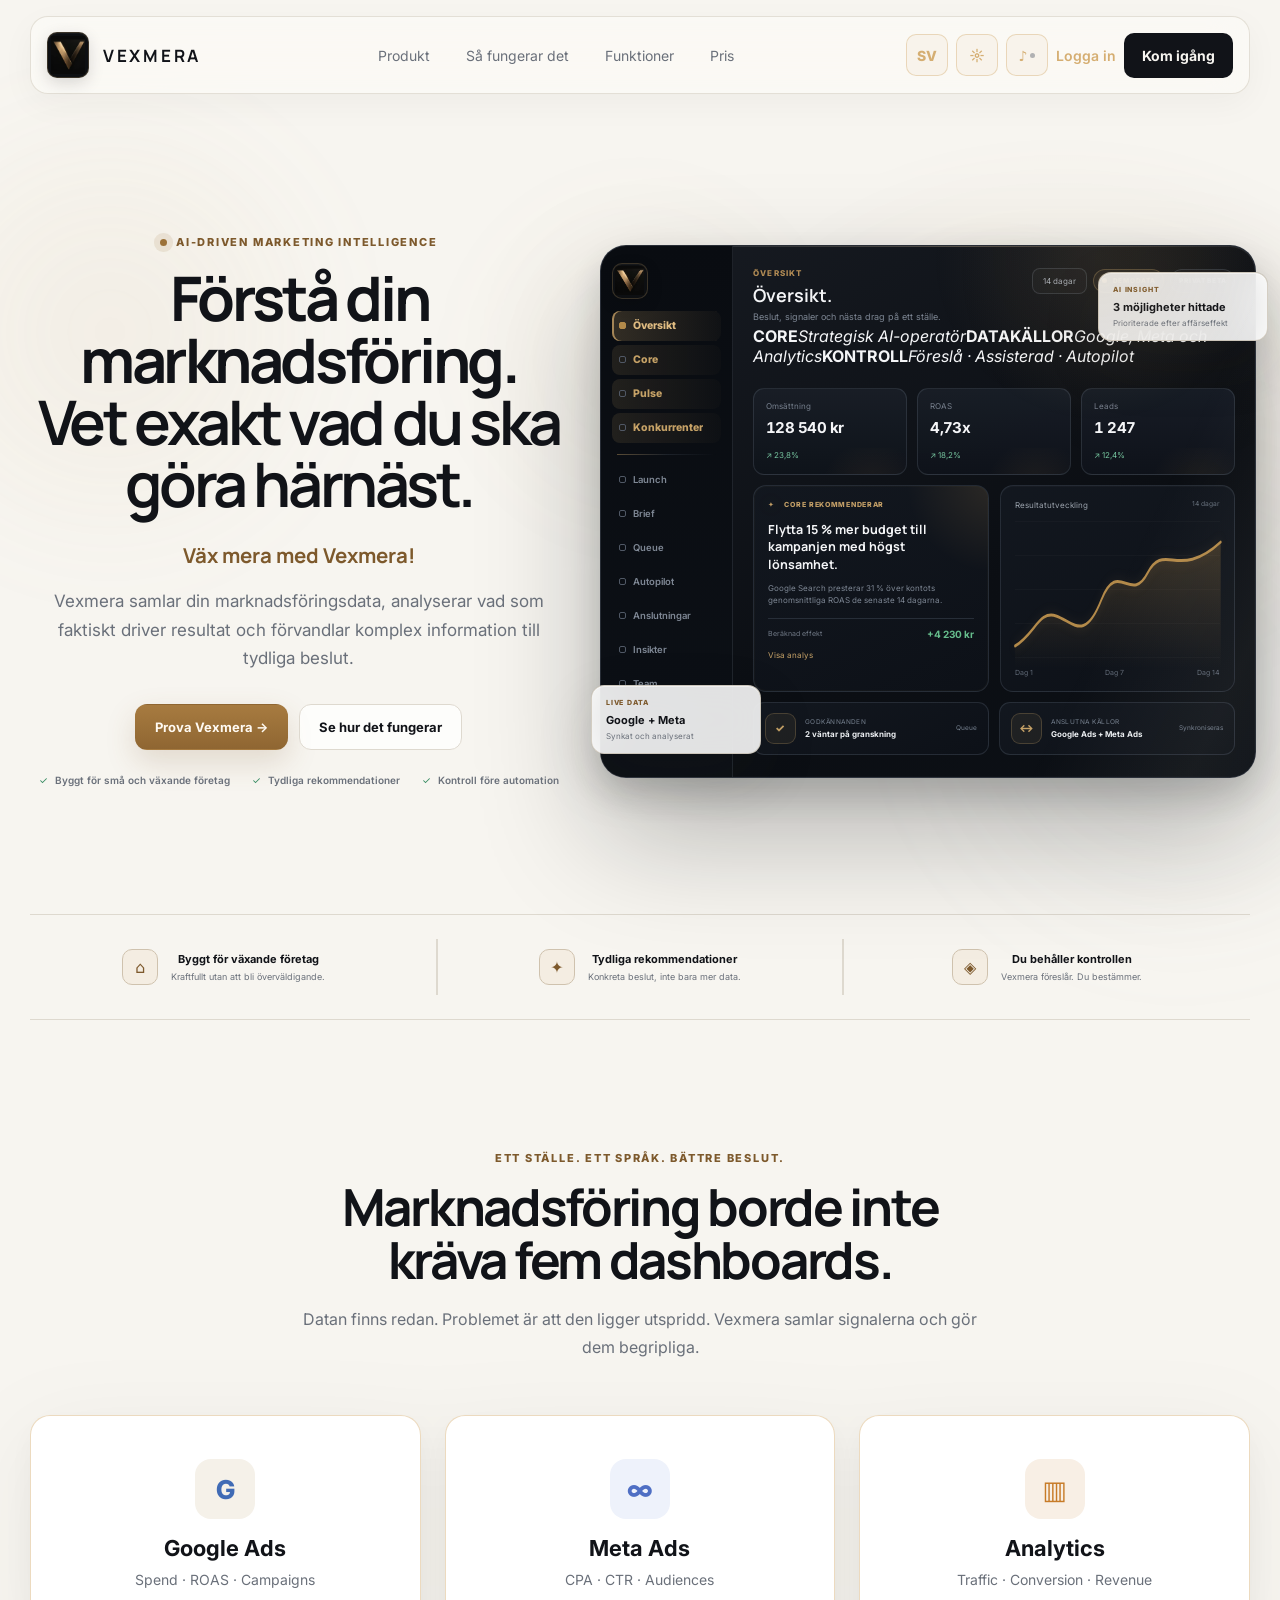
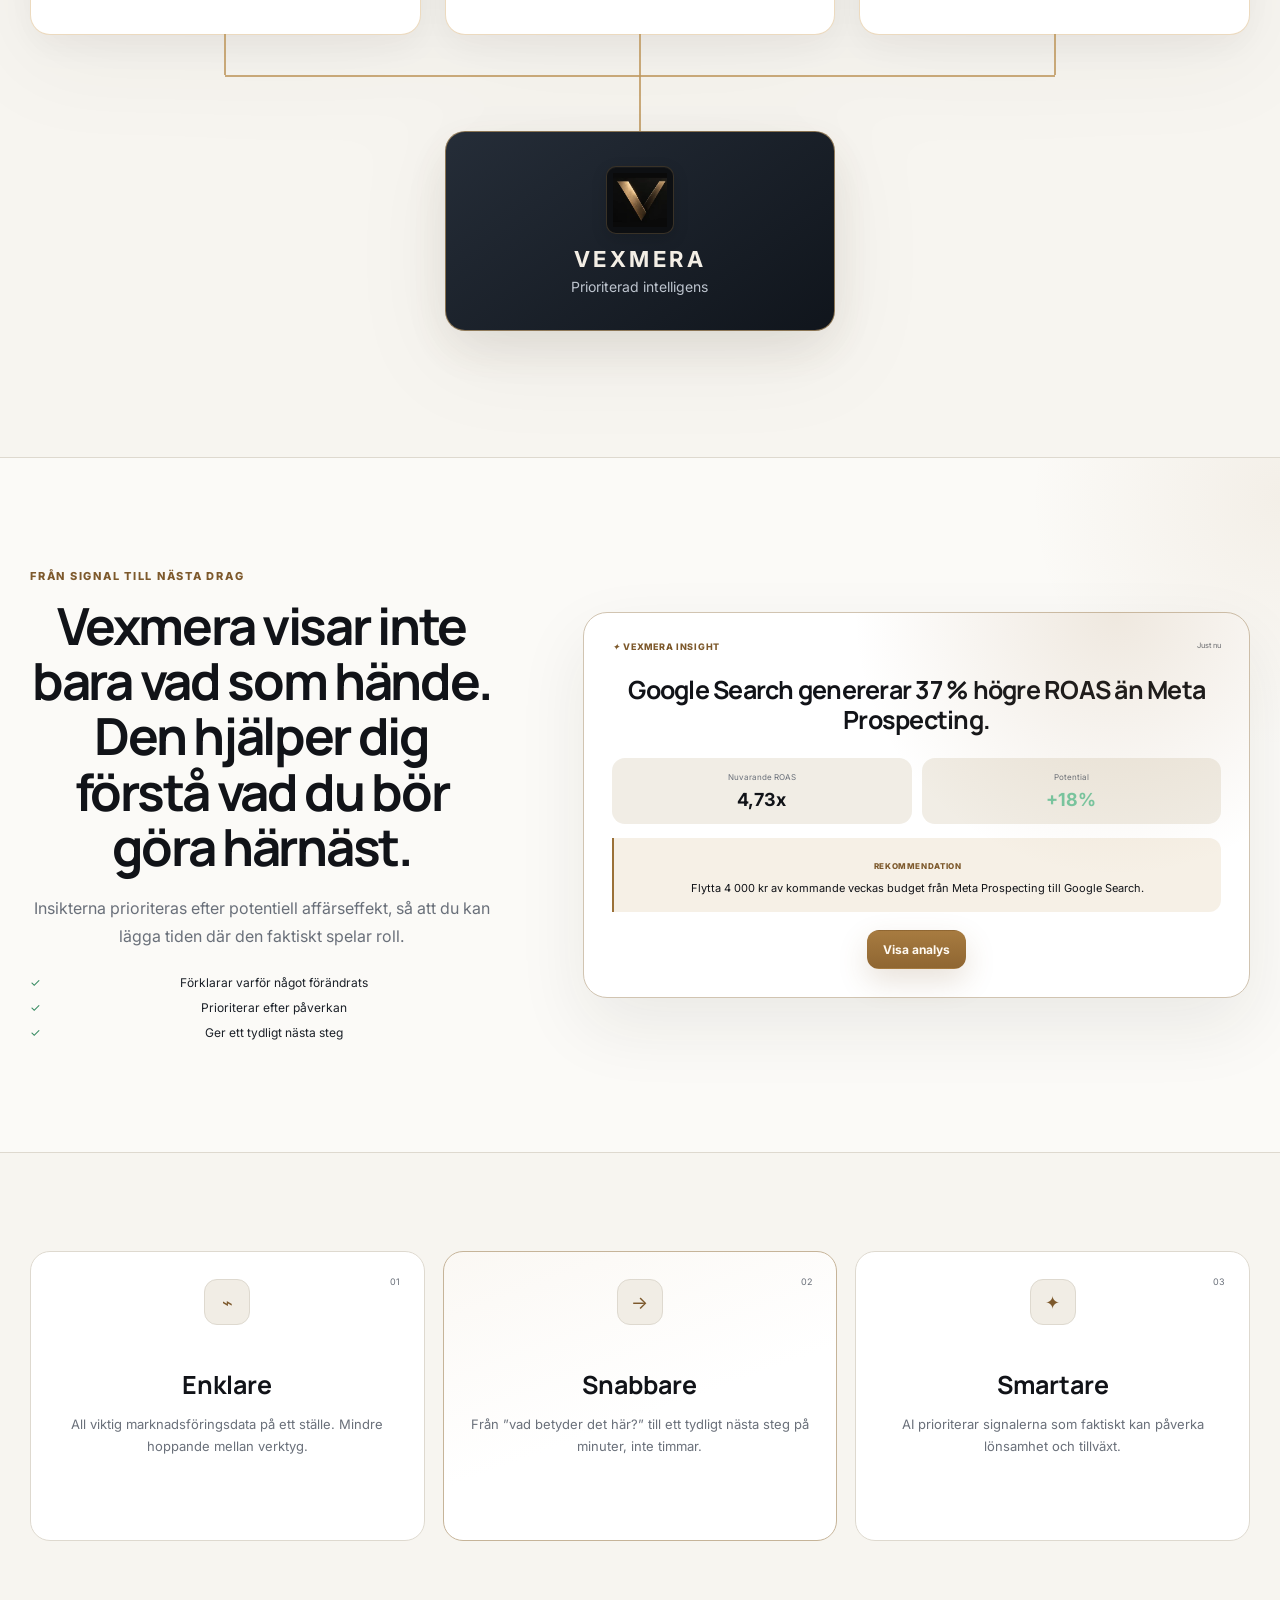
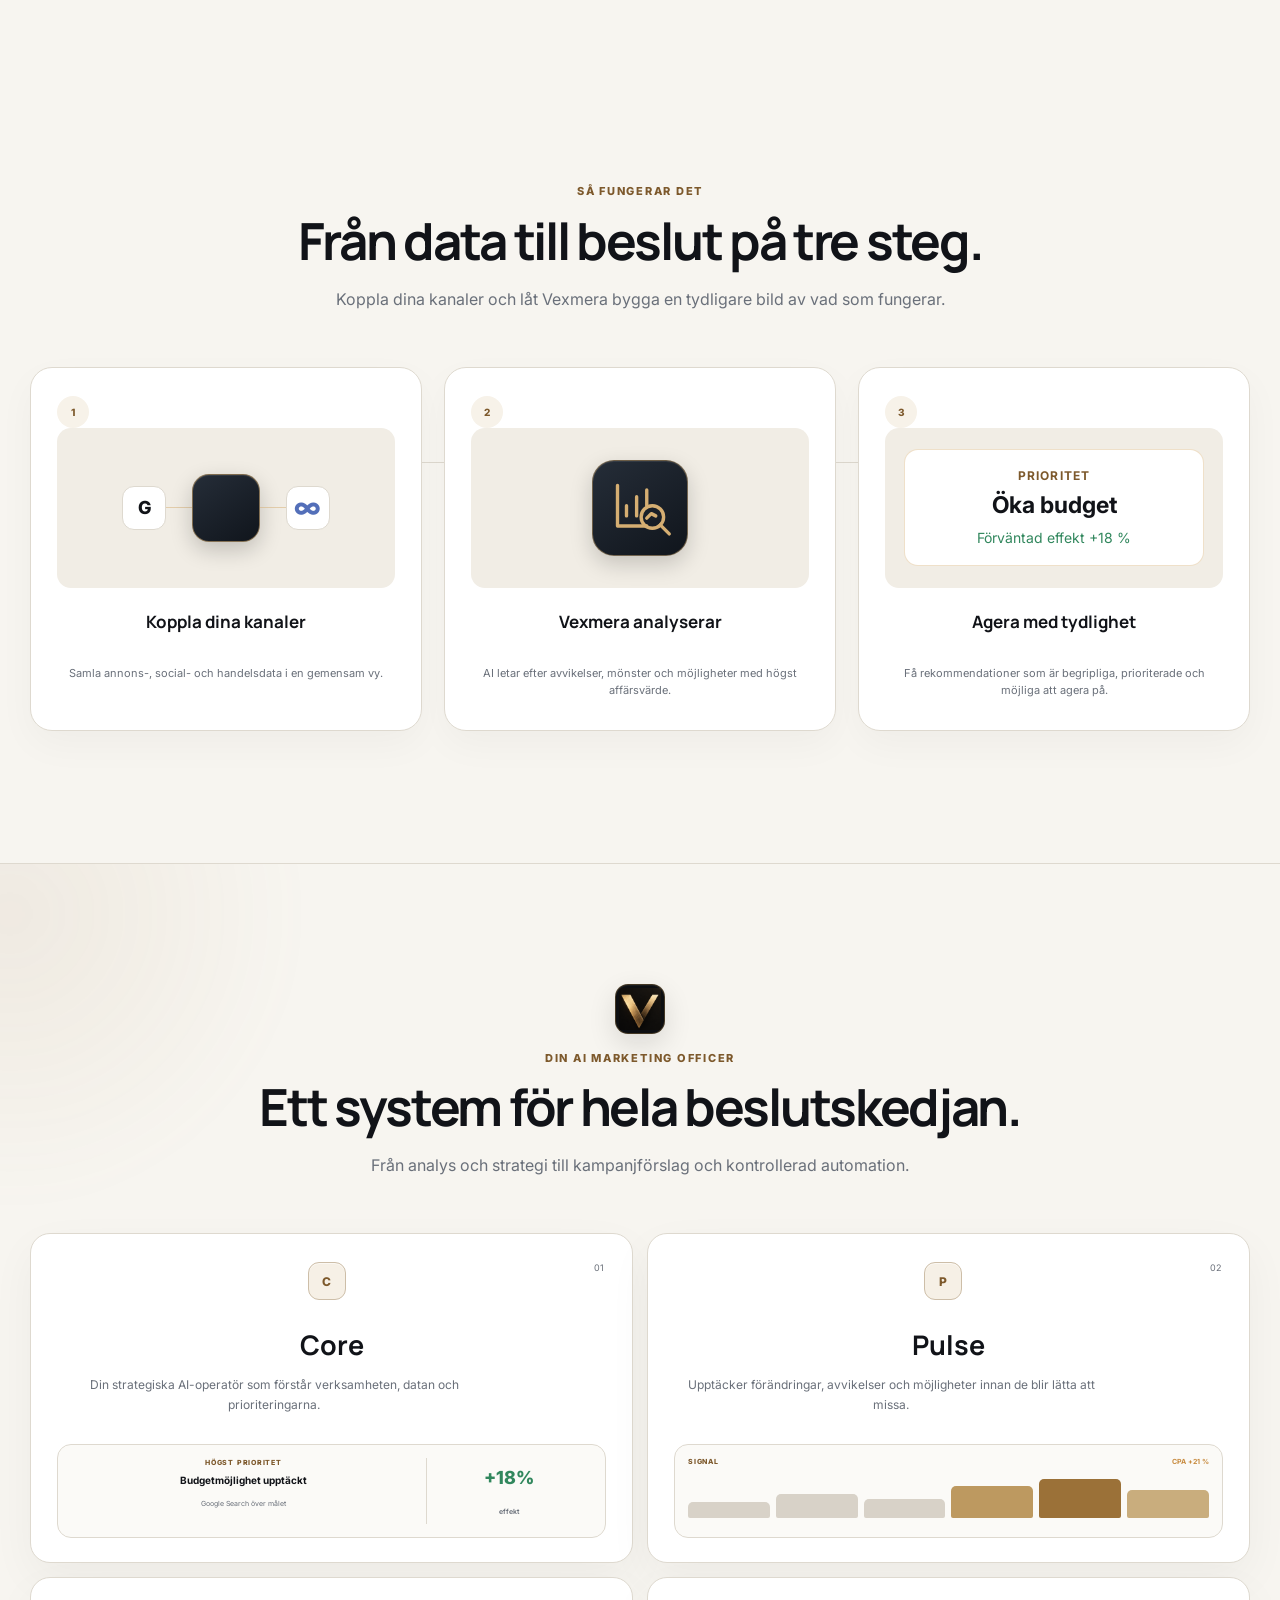
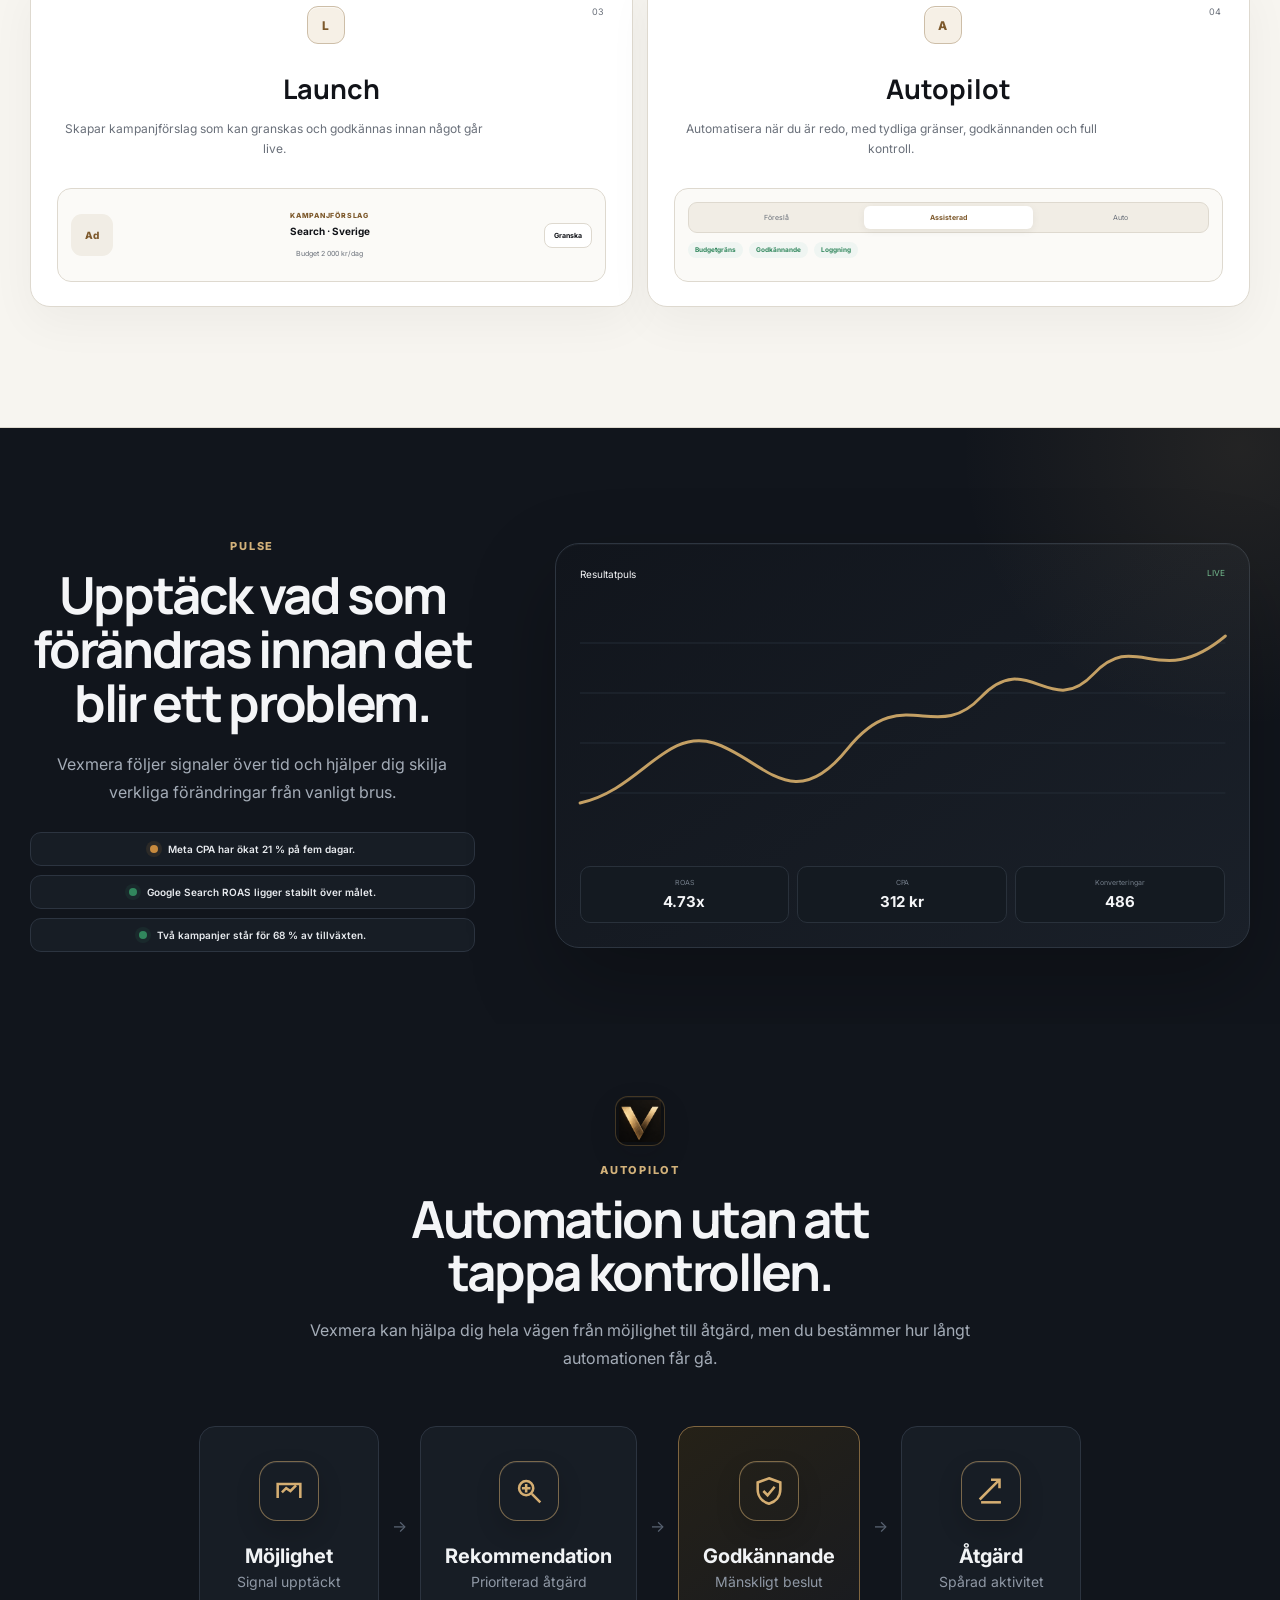
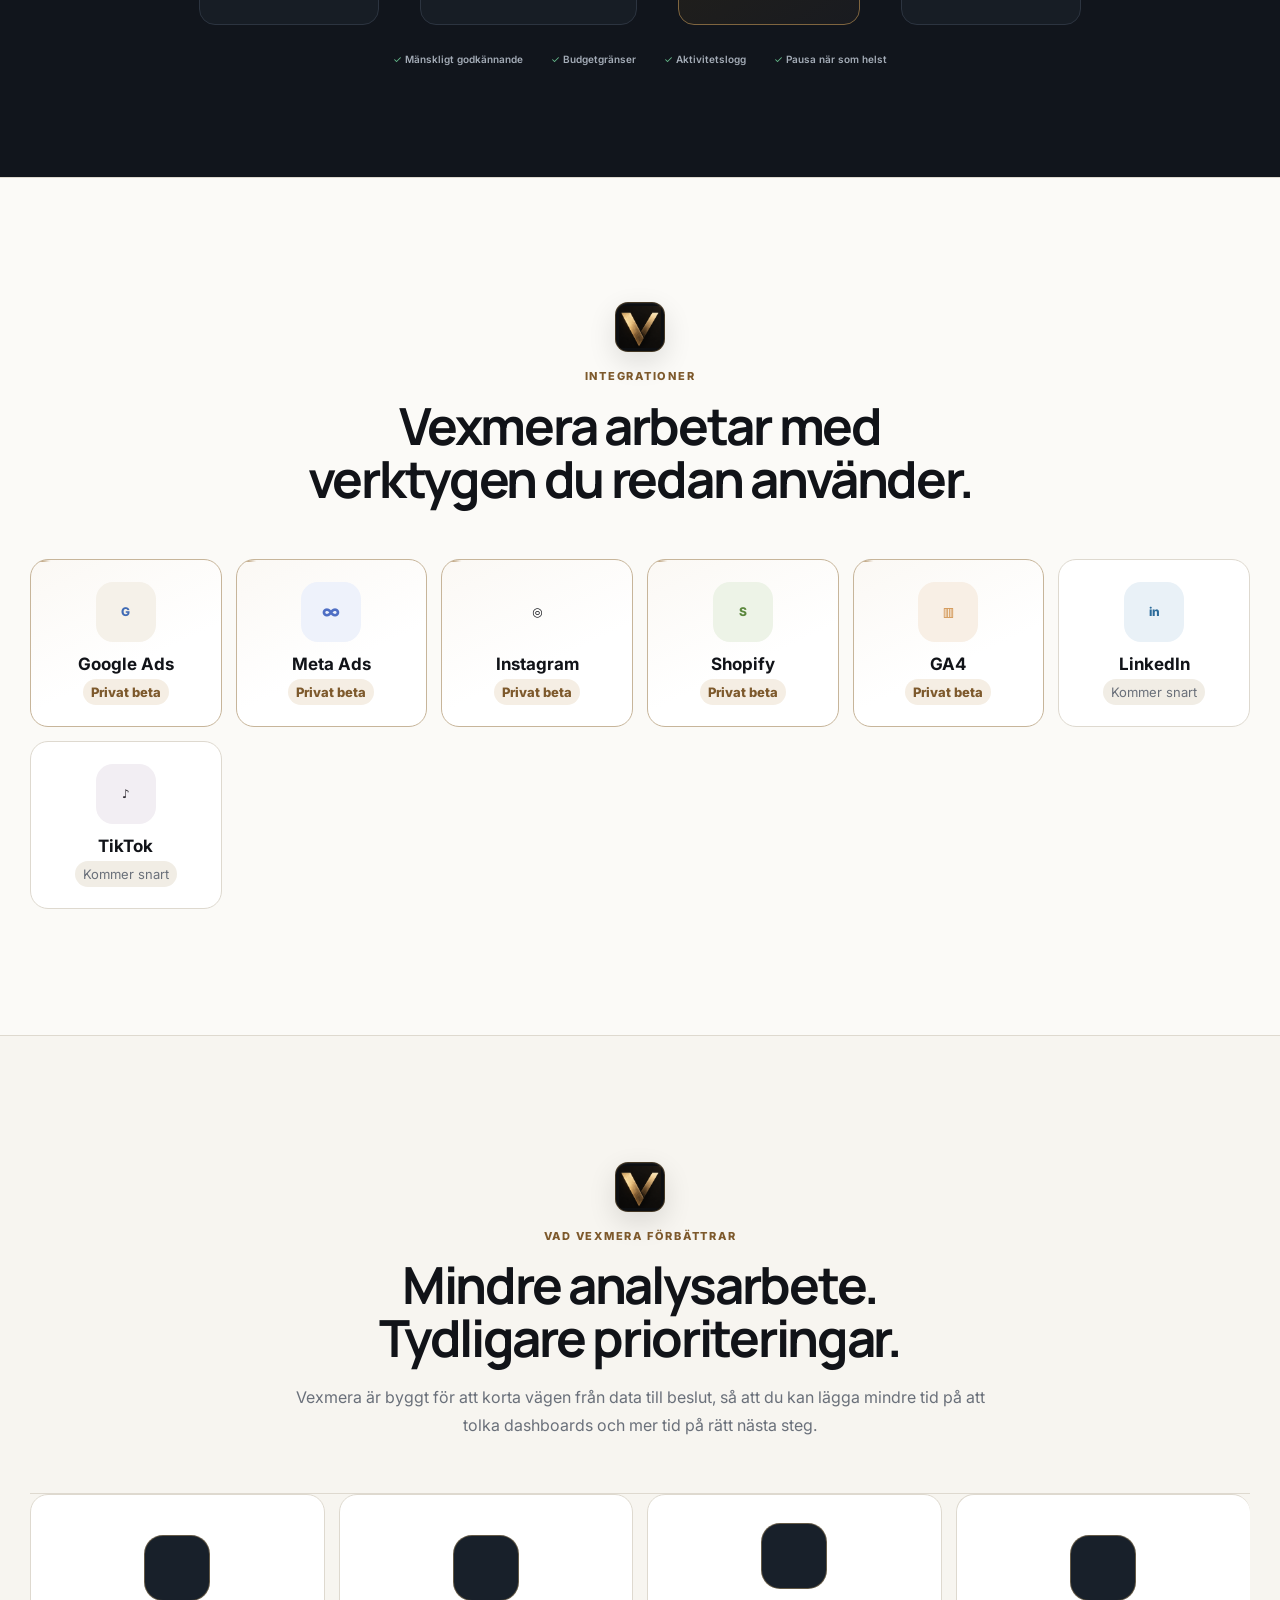
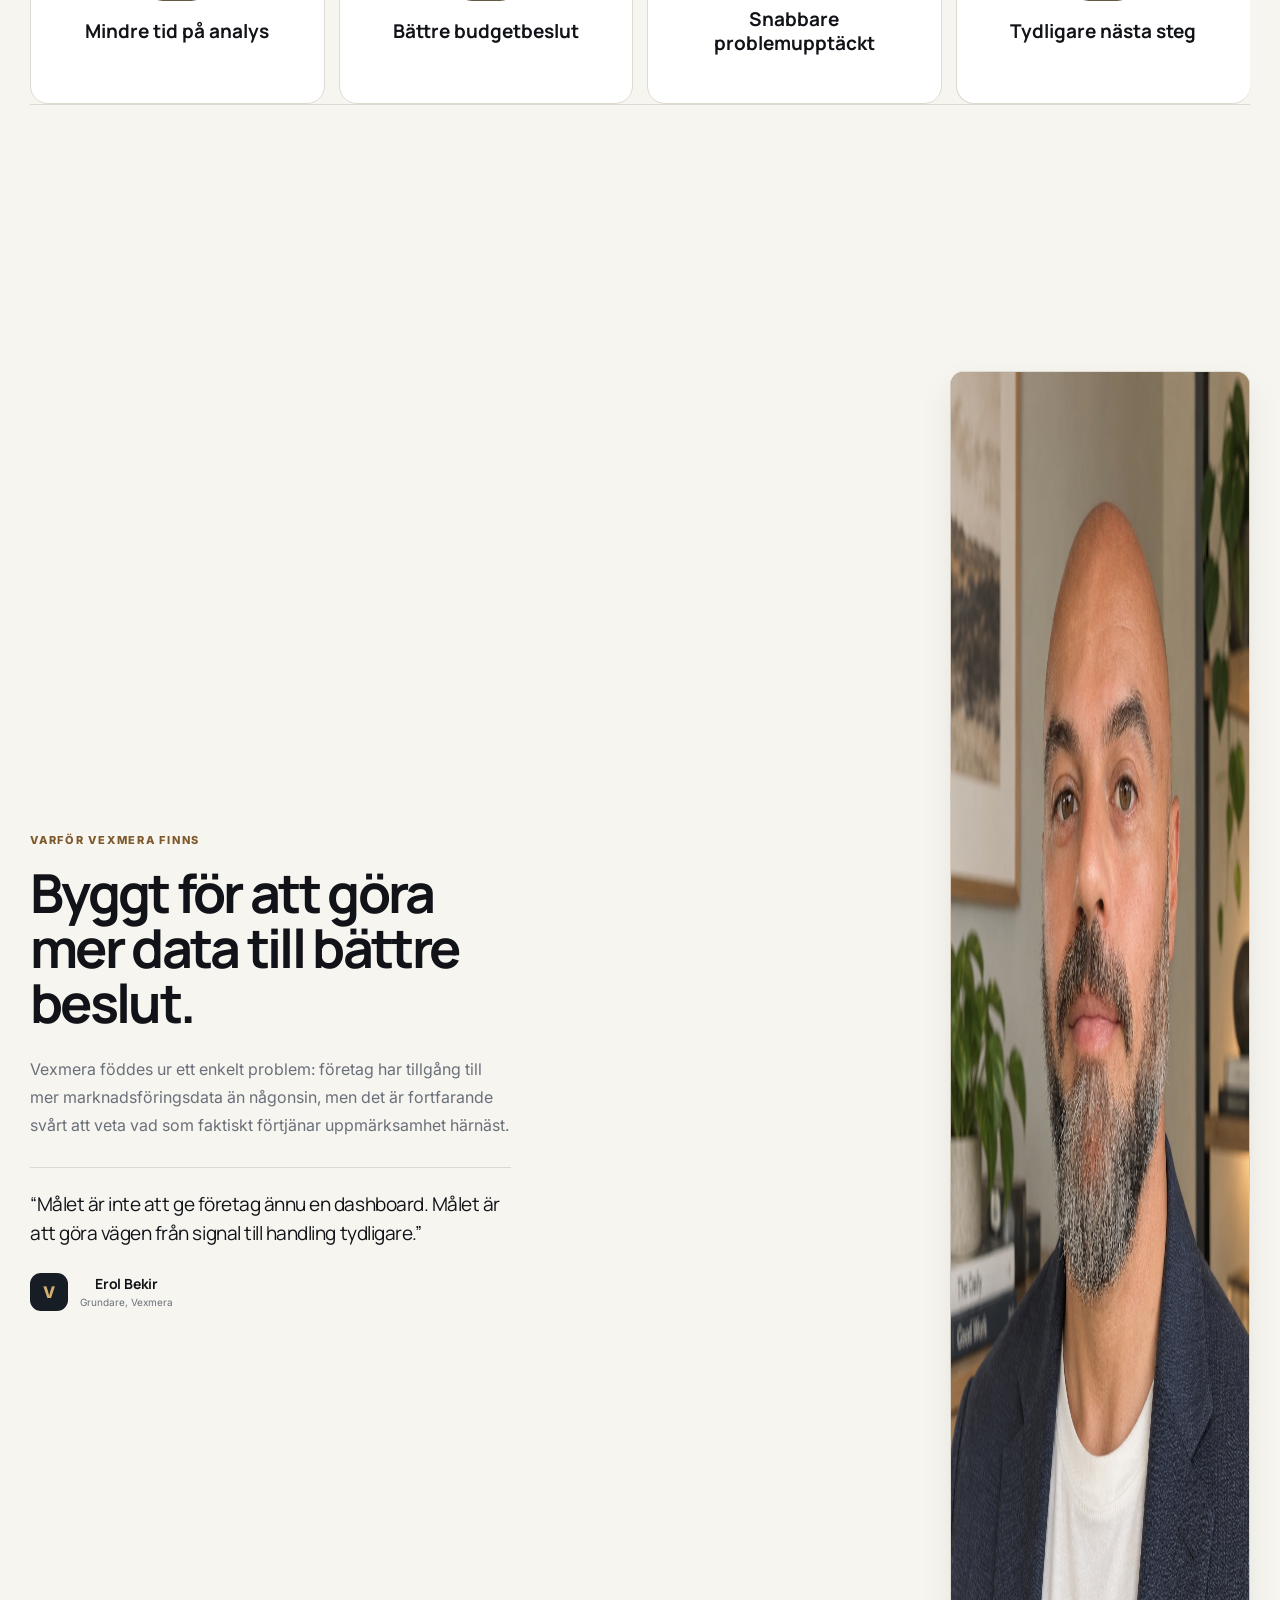
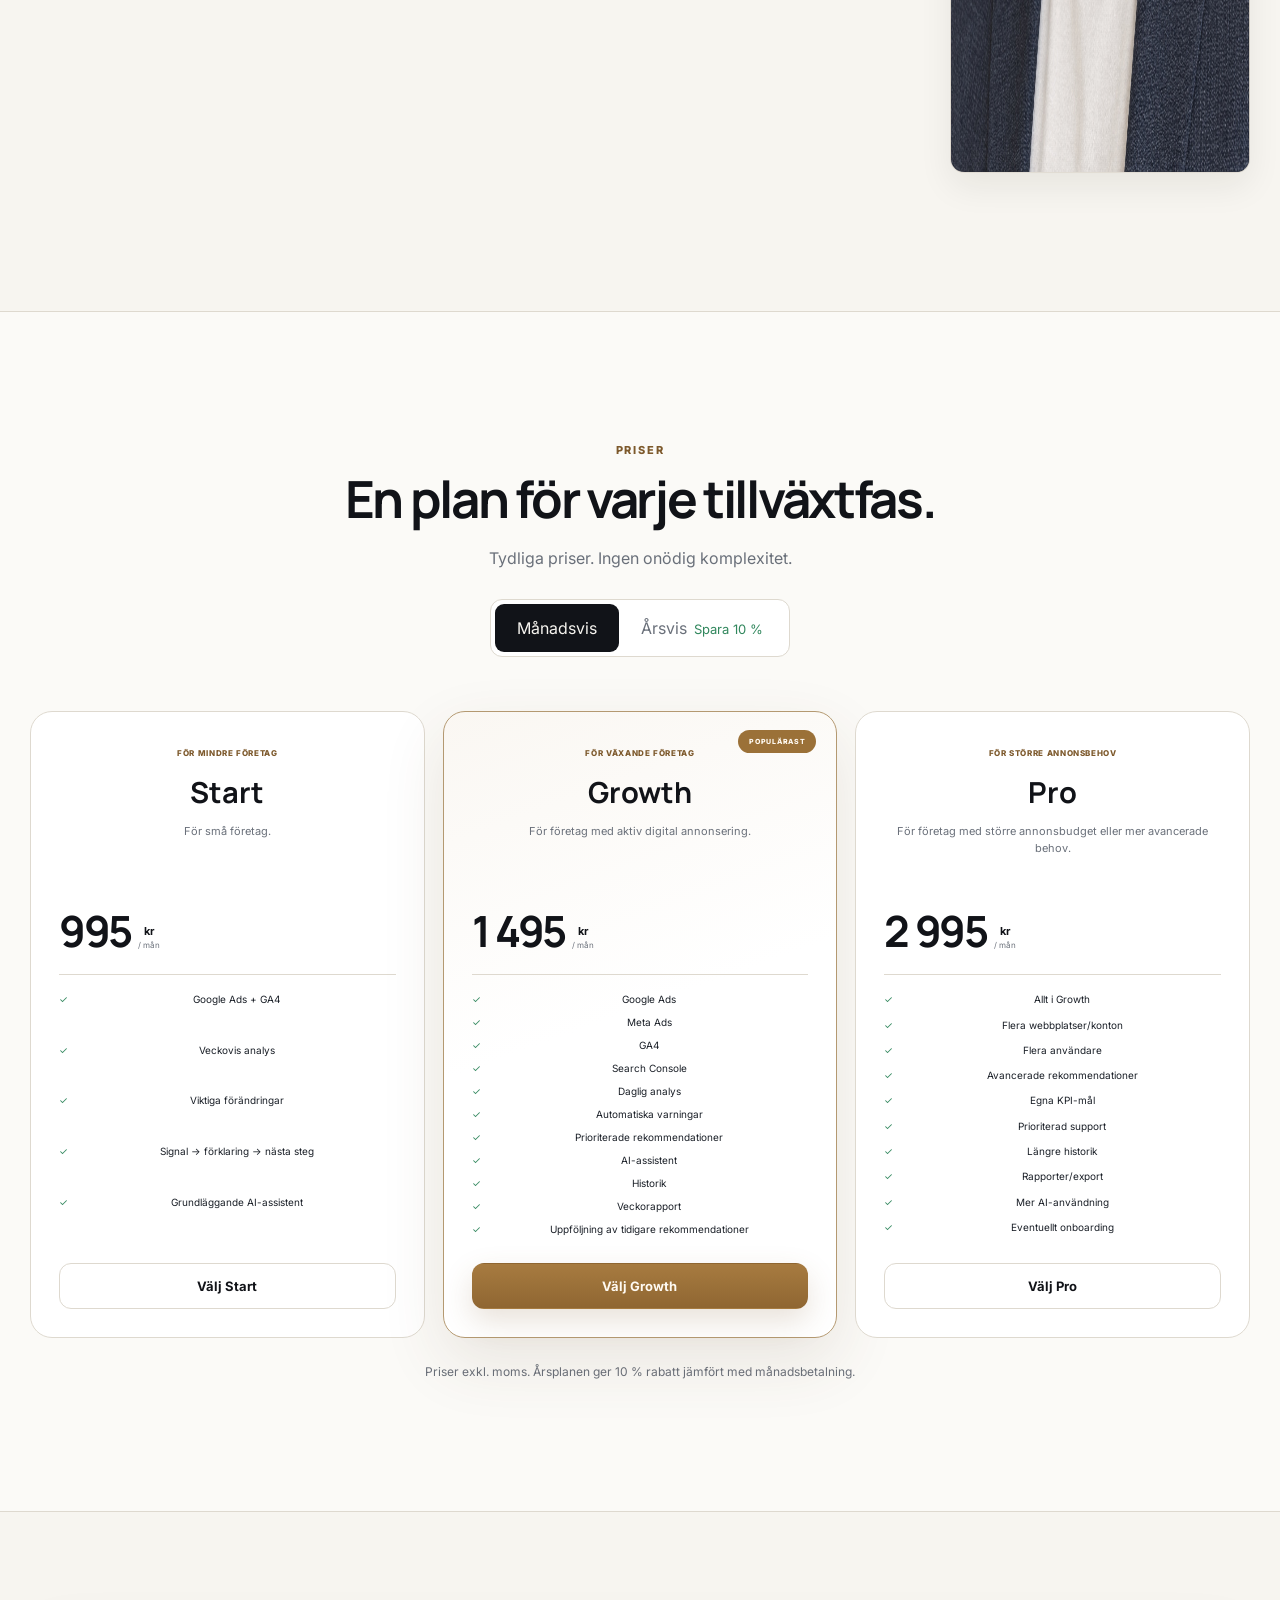
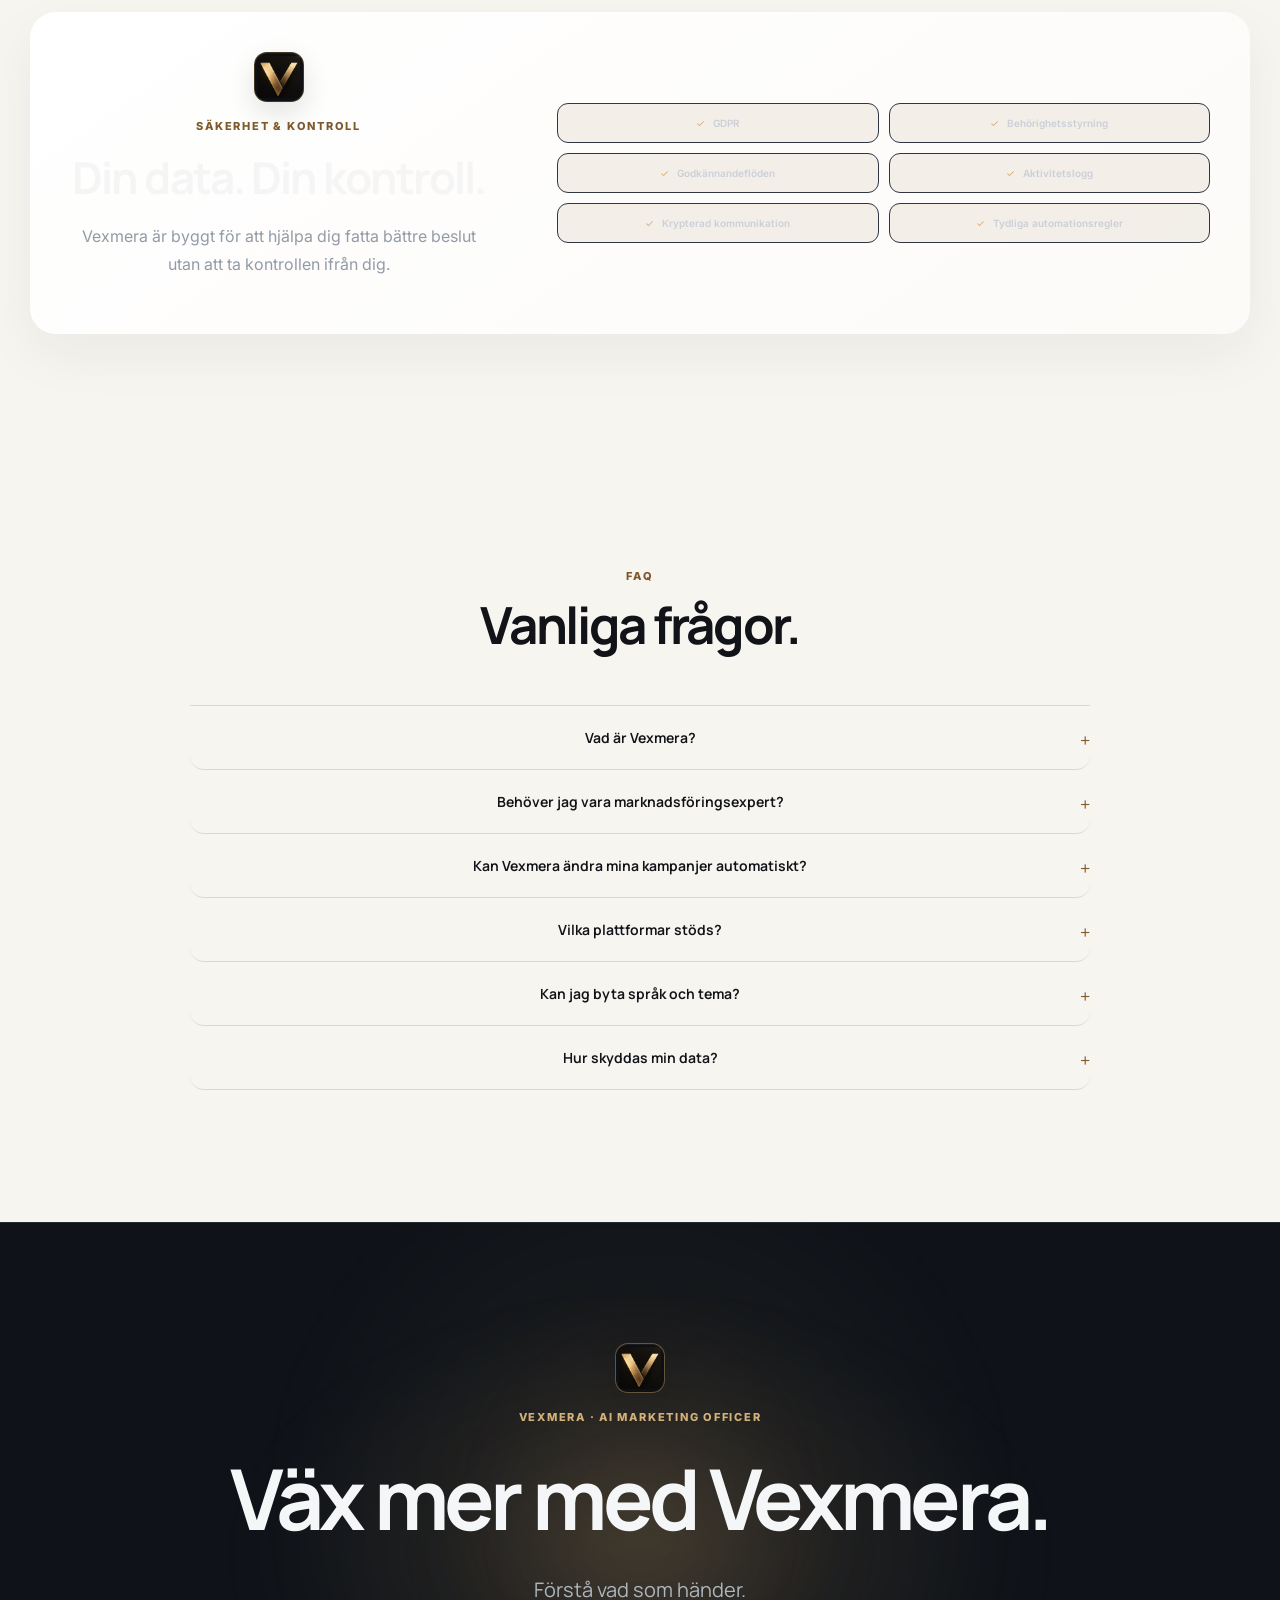
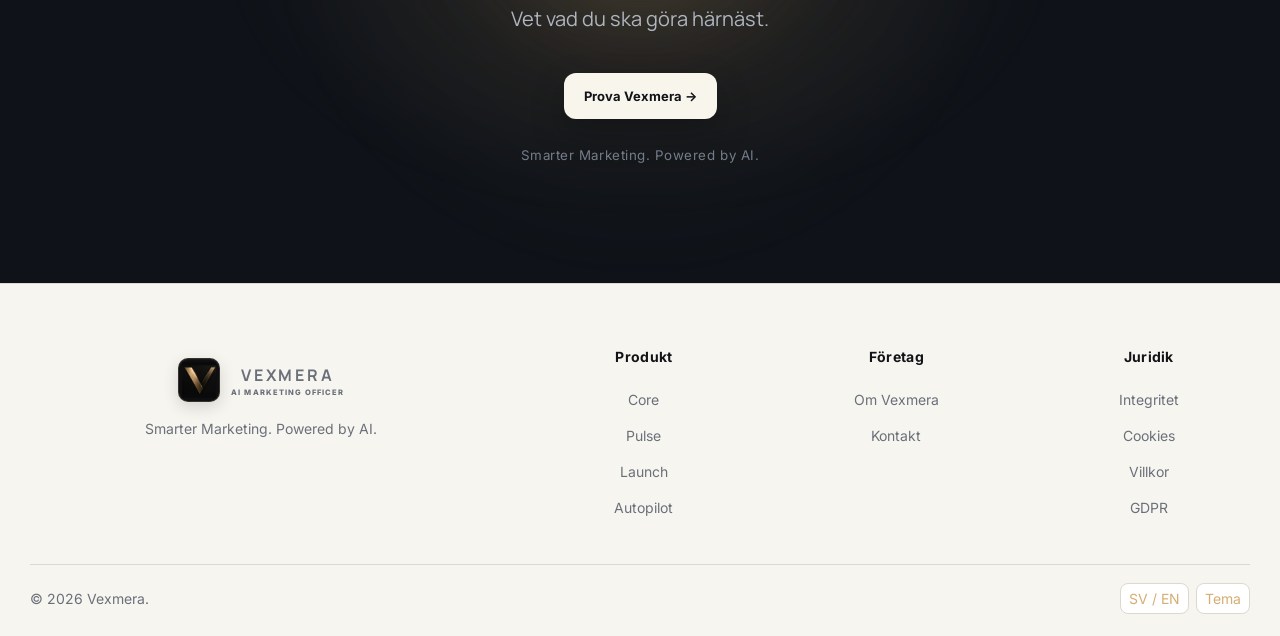
==== commit 59fa6f2f: "Add founder portrait to landing page" ====
--- a/static/landing.html
+++ b/static/landing.html
@@ -363,7 +363,7 @@
 .outcome-grid article h3{font-size:19px!important;text-align:center!important;margin-top:18px!important}
 .founder-card{grid-template-columns:minmax(0,.85fr) minmax(0,1.15fr)!important}
 .founder-copy{order:-1!important}
-.founder-portrait{display:none!important}
+.founder-portrait{display:block!important}
 .founder-meta-mark{background:#171d25!important;color:var(--vex-gold)!important;border-color:var(--vex-gold)!important}
 .founder-copy .eyebrow,.founder-copy h2,.founder-copy p{text-align:left!important}
 .beta-proof-head{display:block!important;text-align:center!important;max-width:780px!important;margin:0 auto 42px!important}
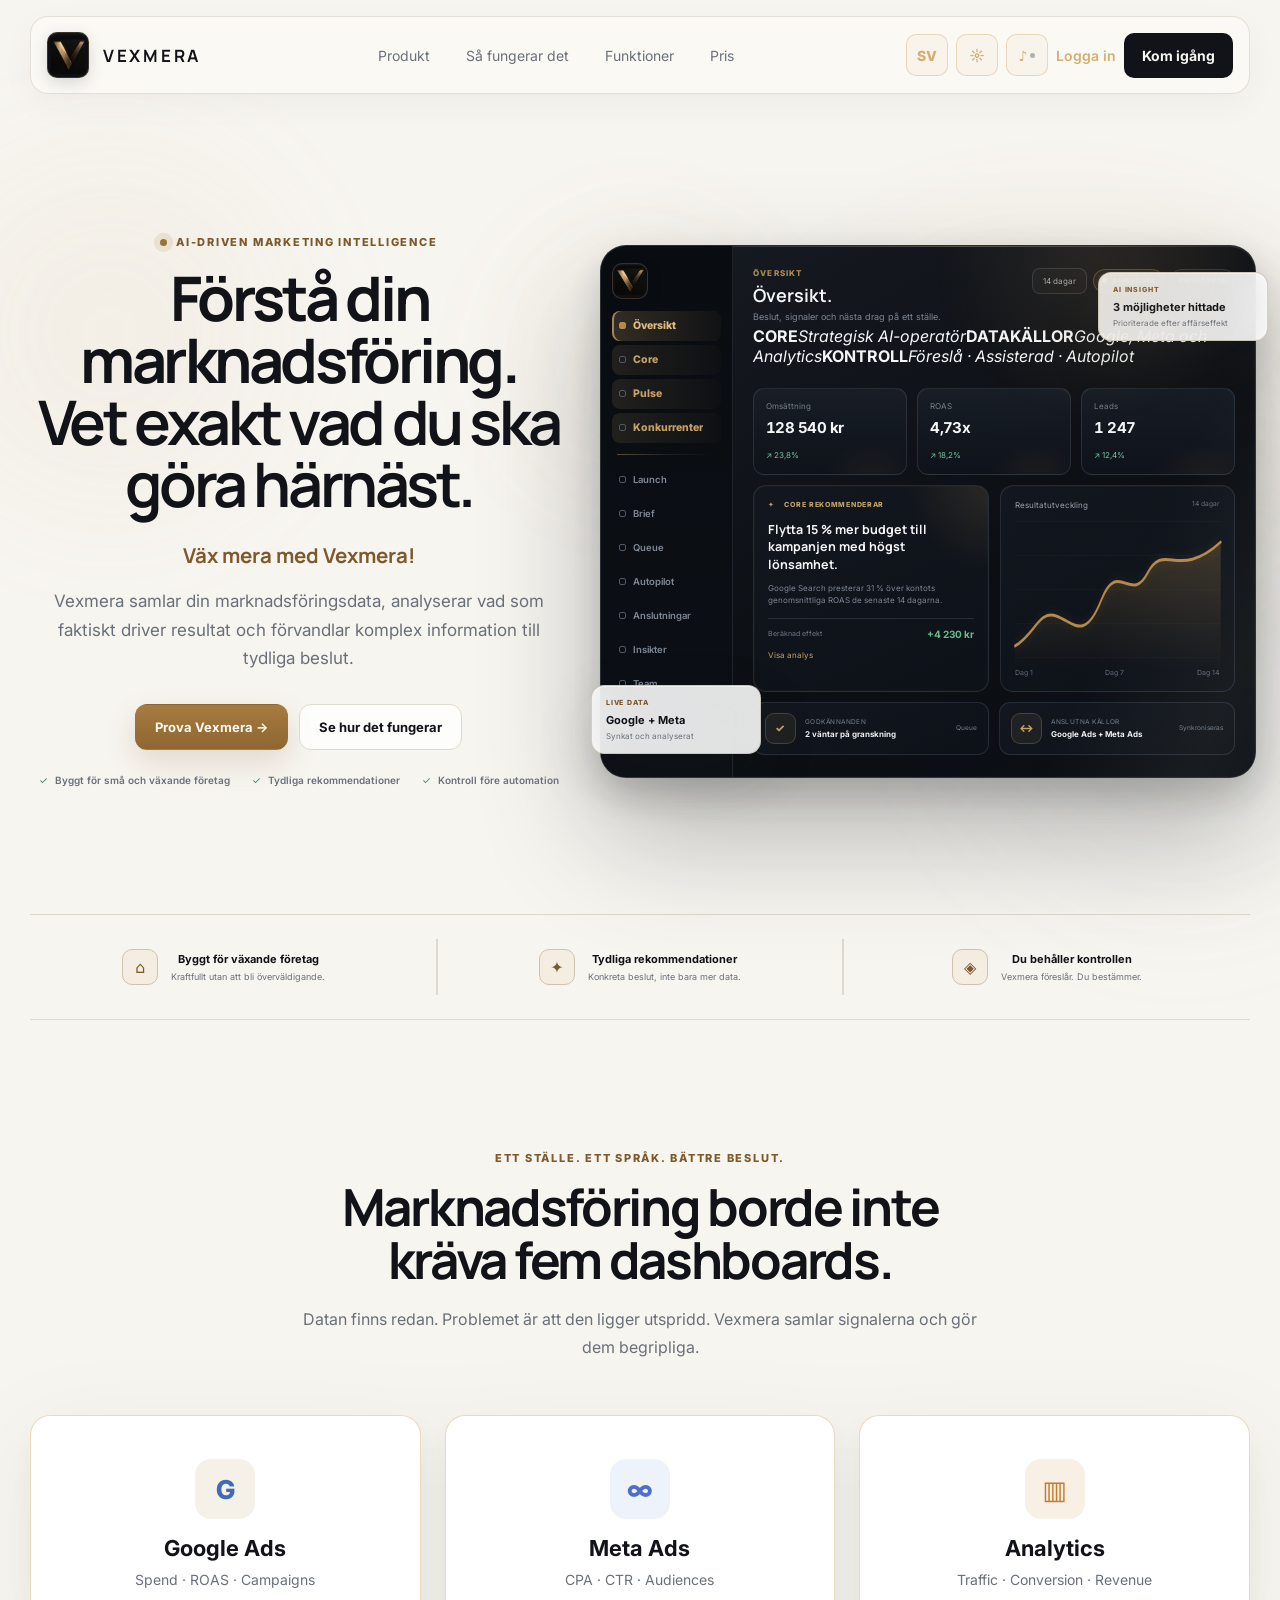
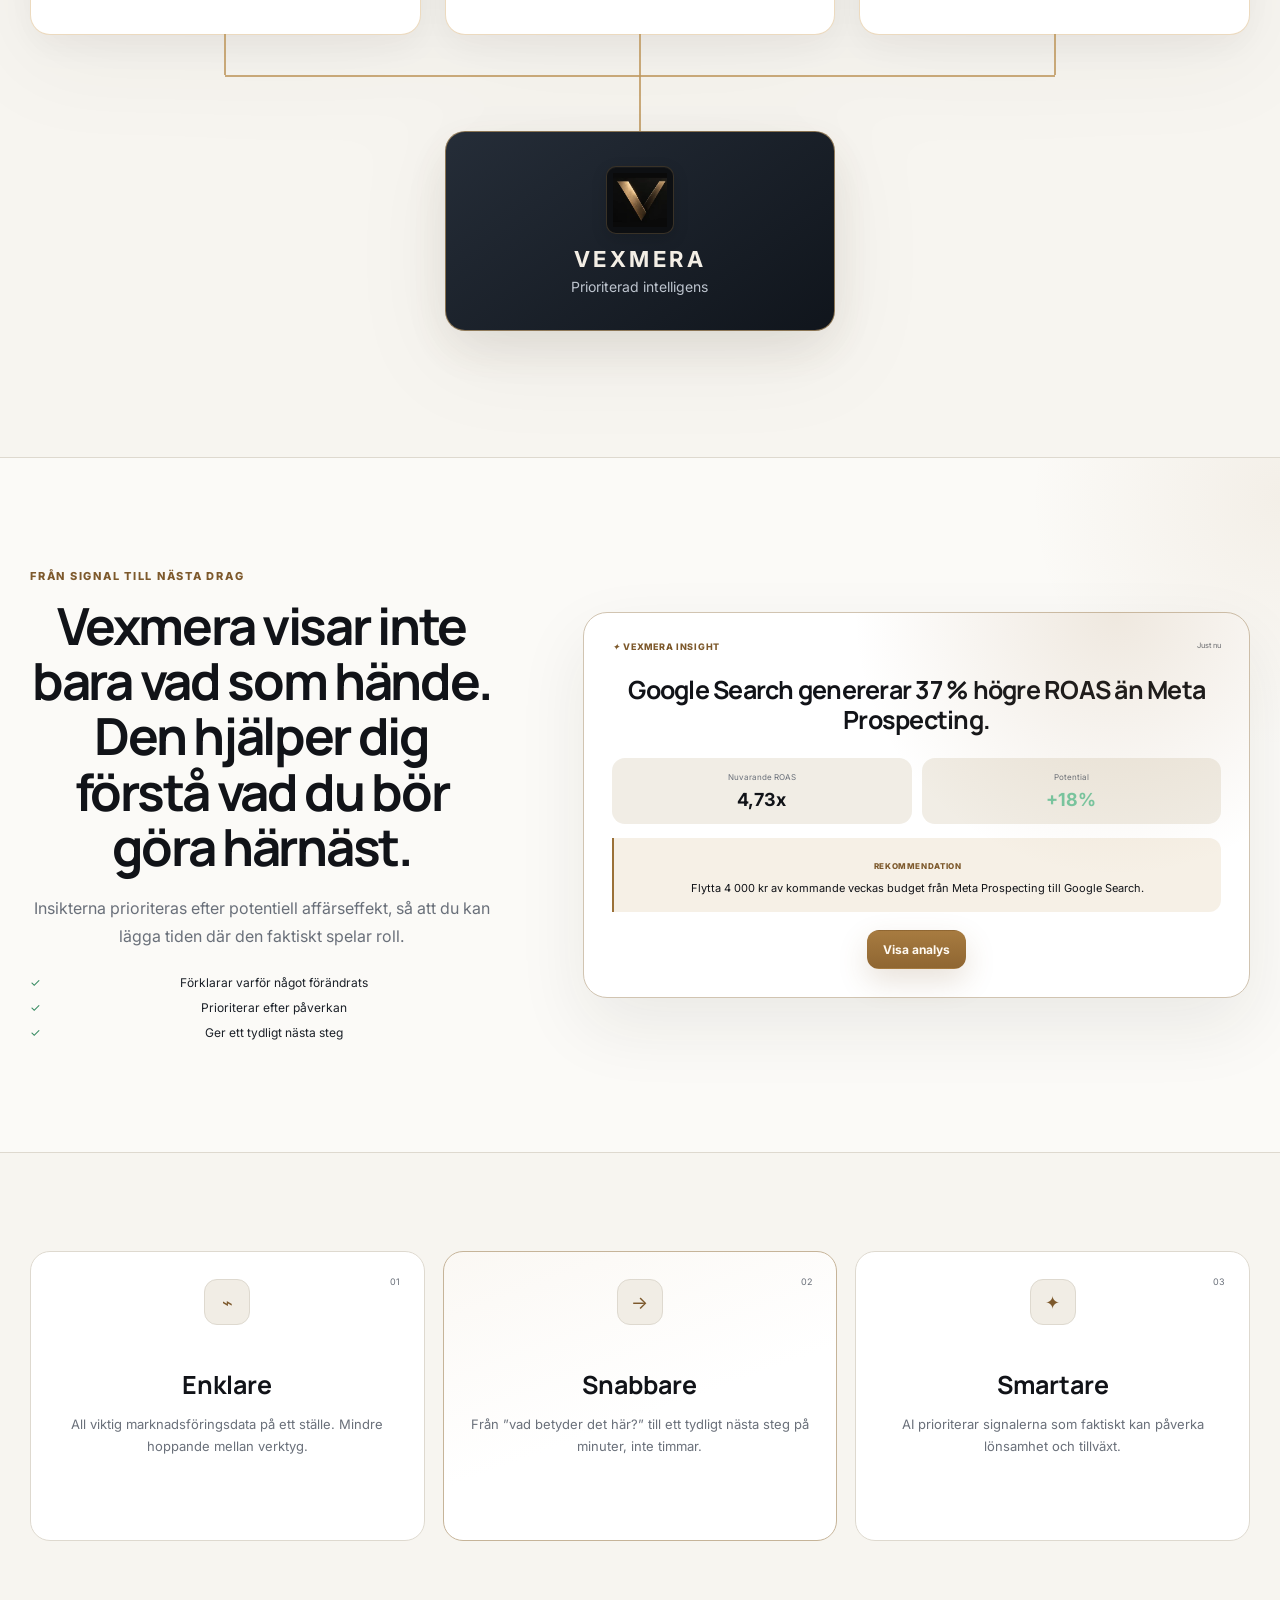
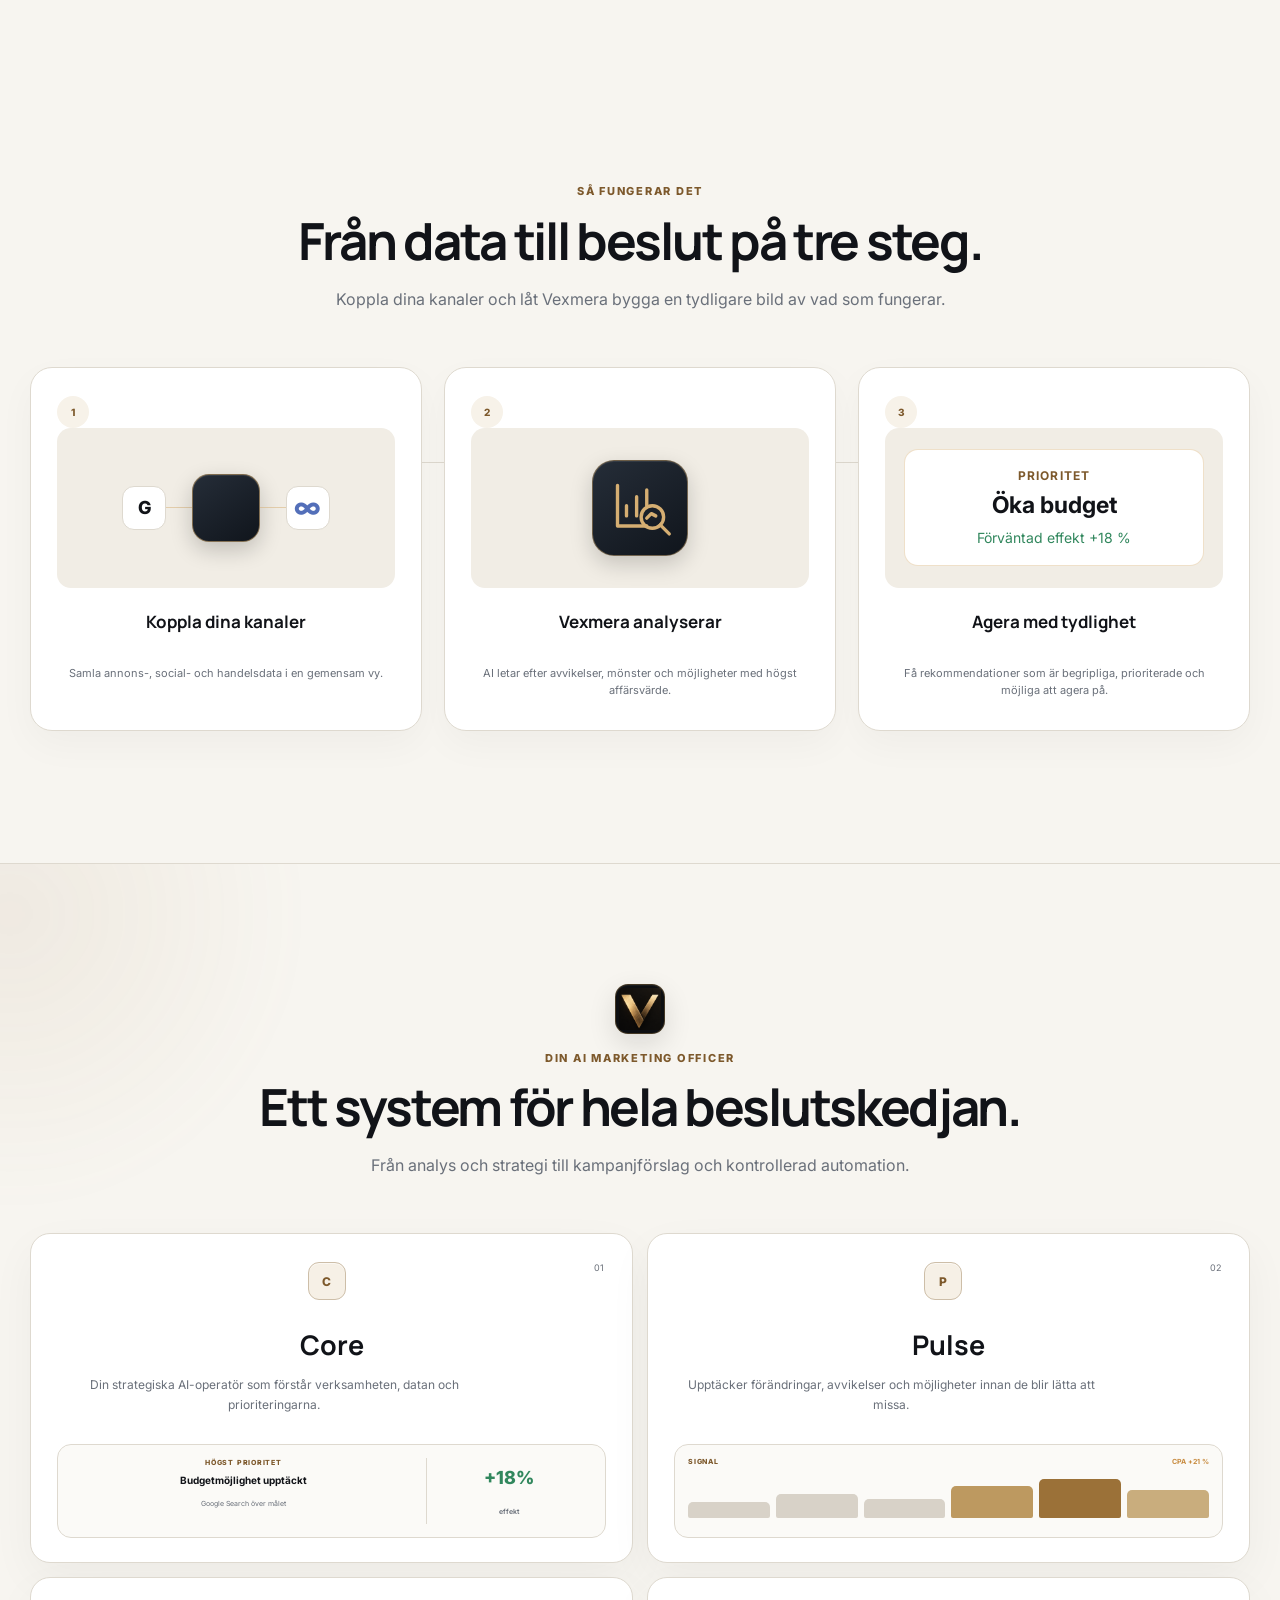
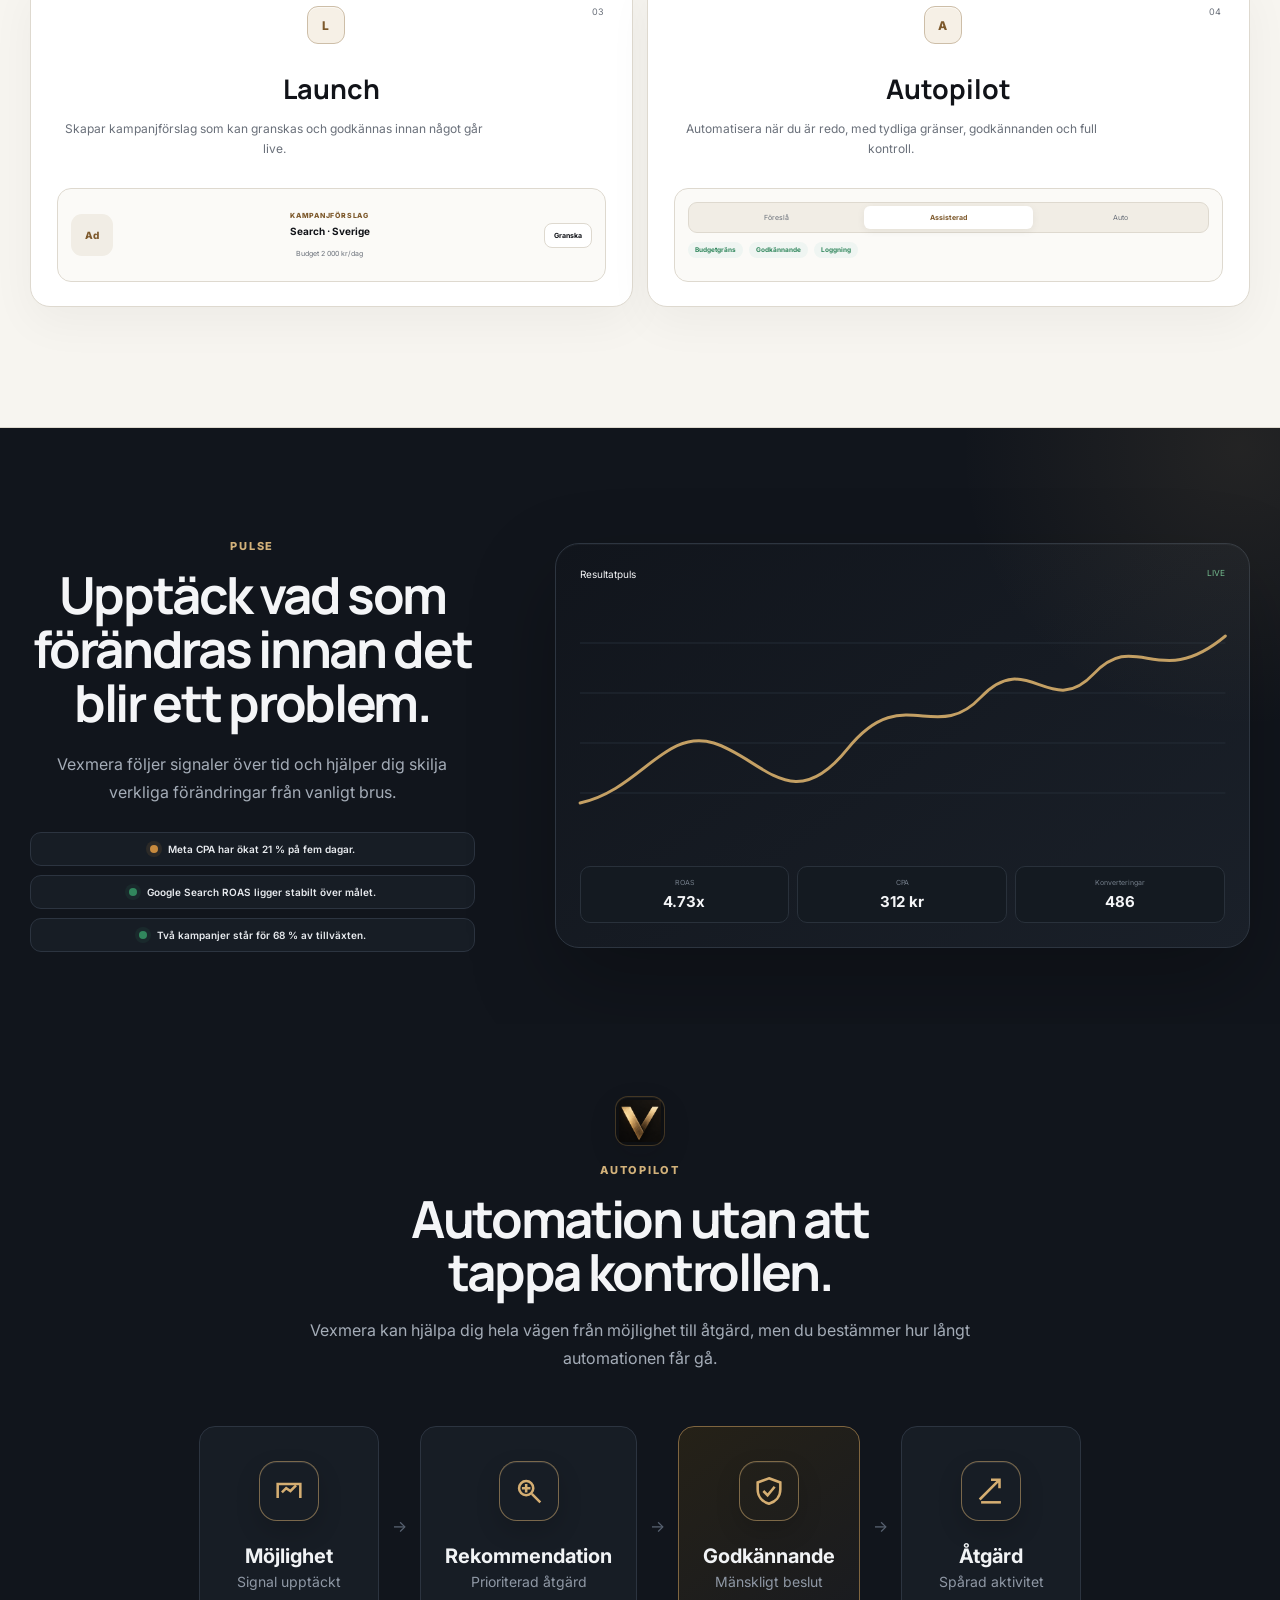
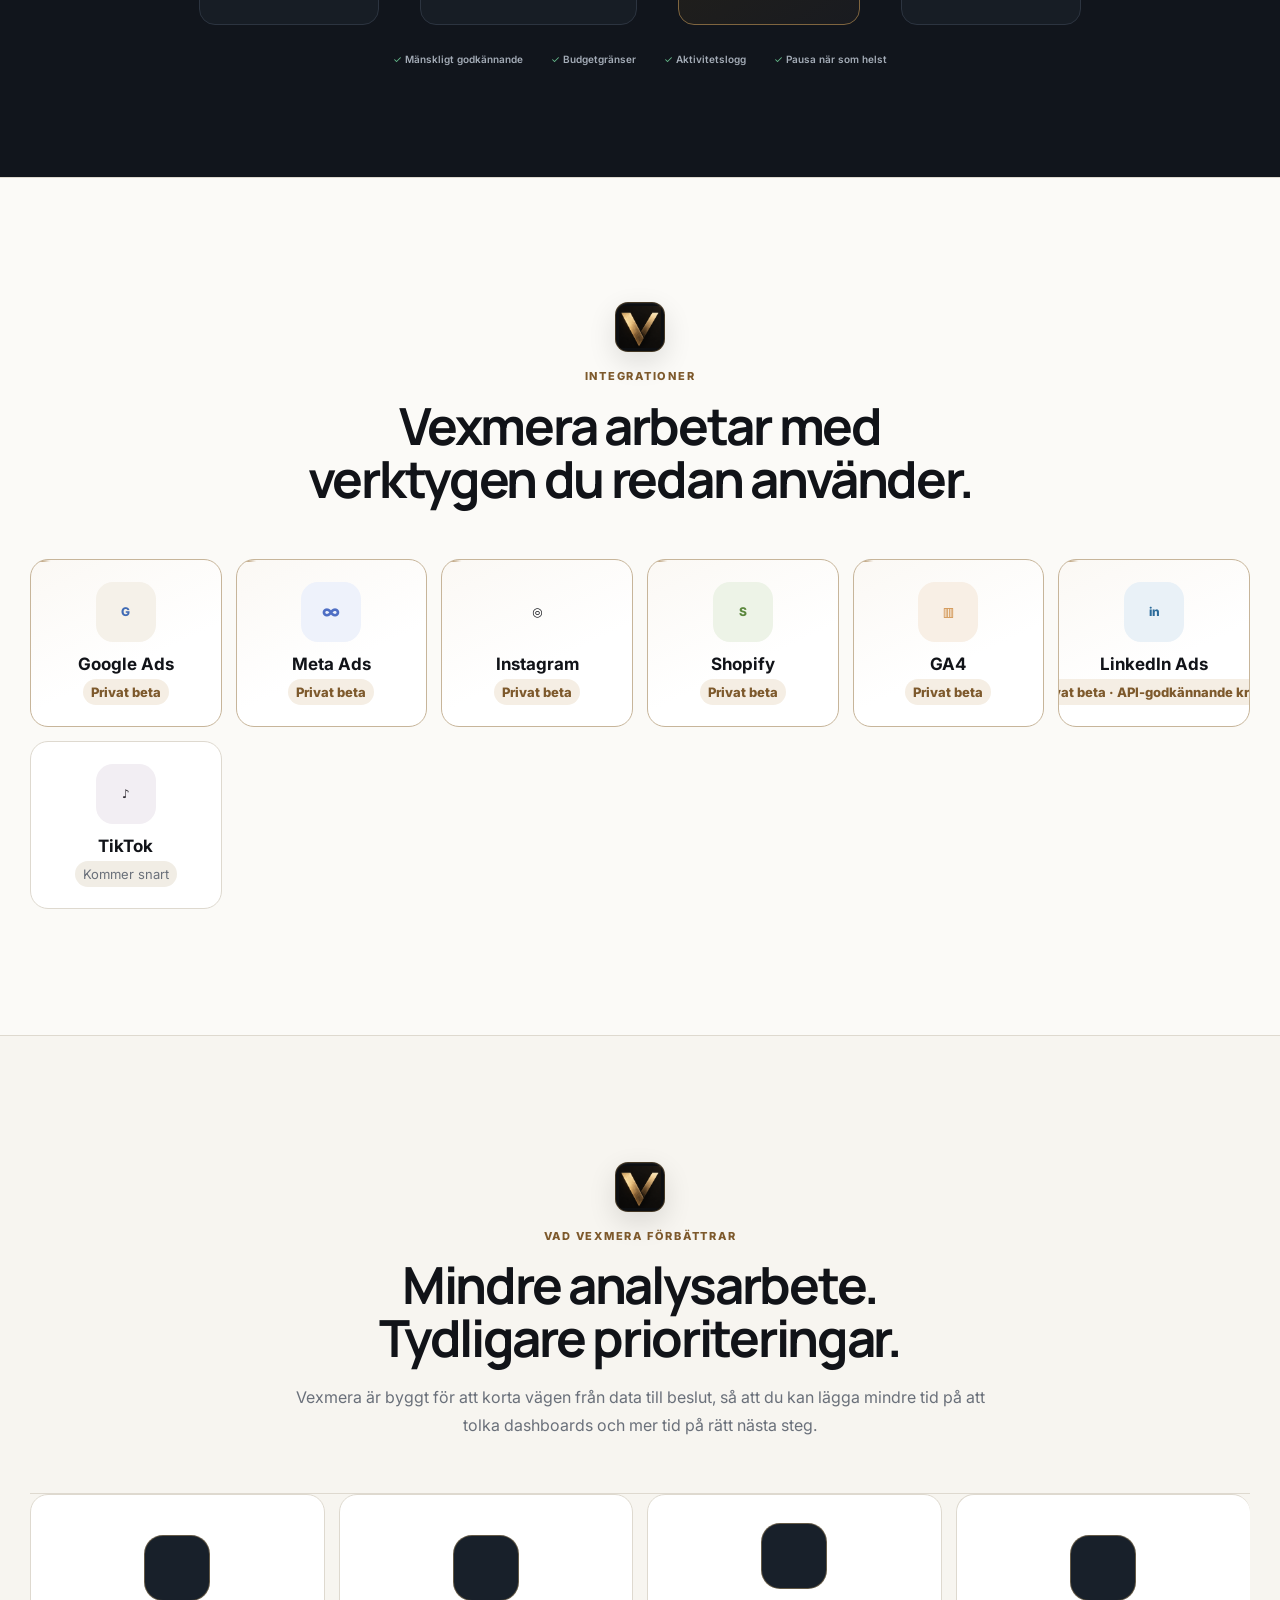
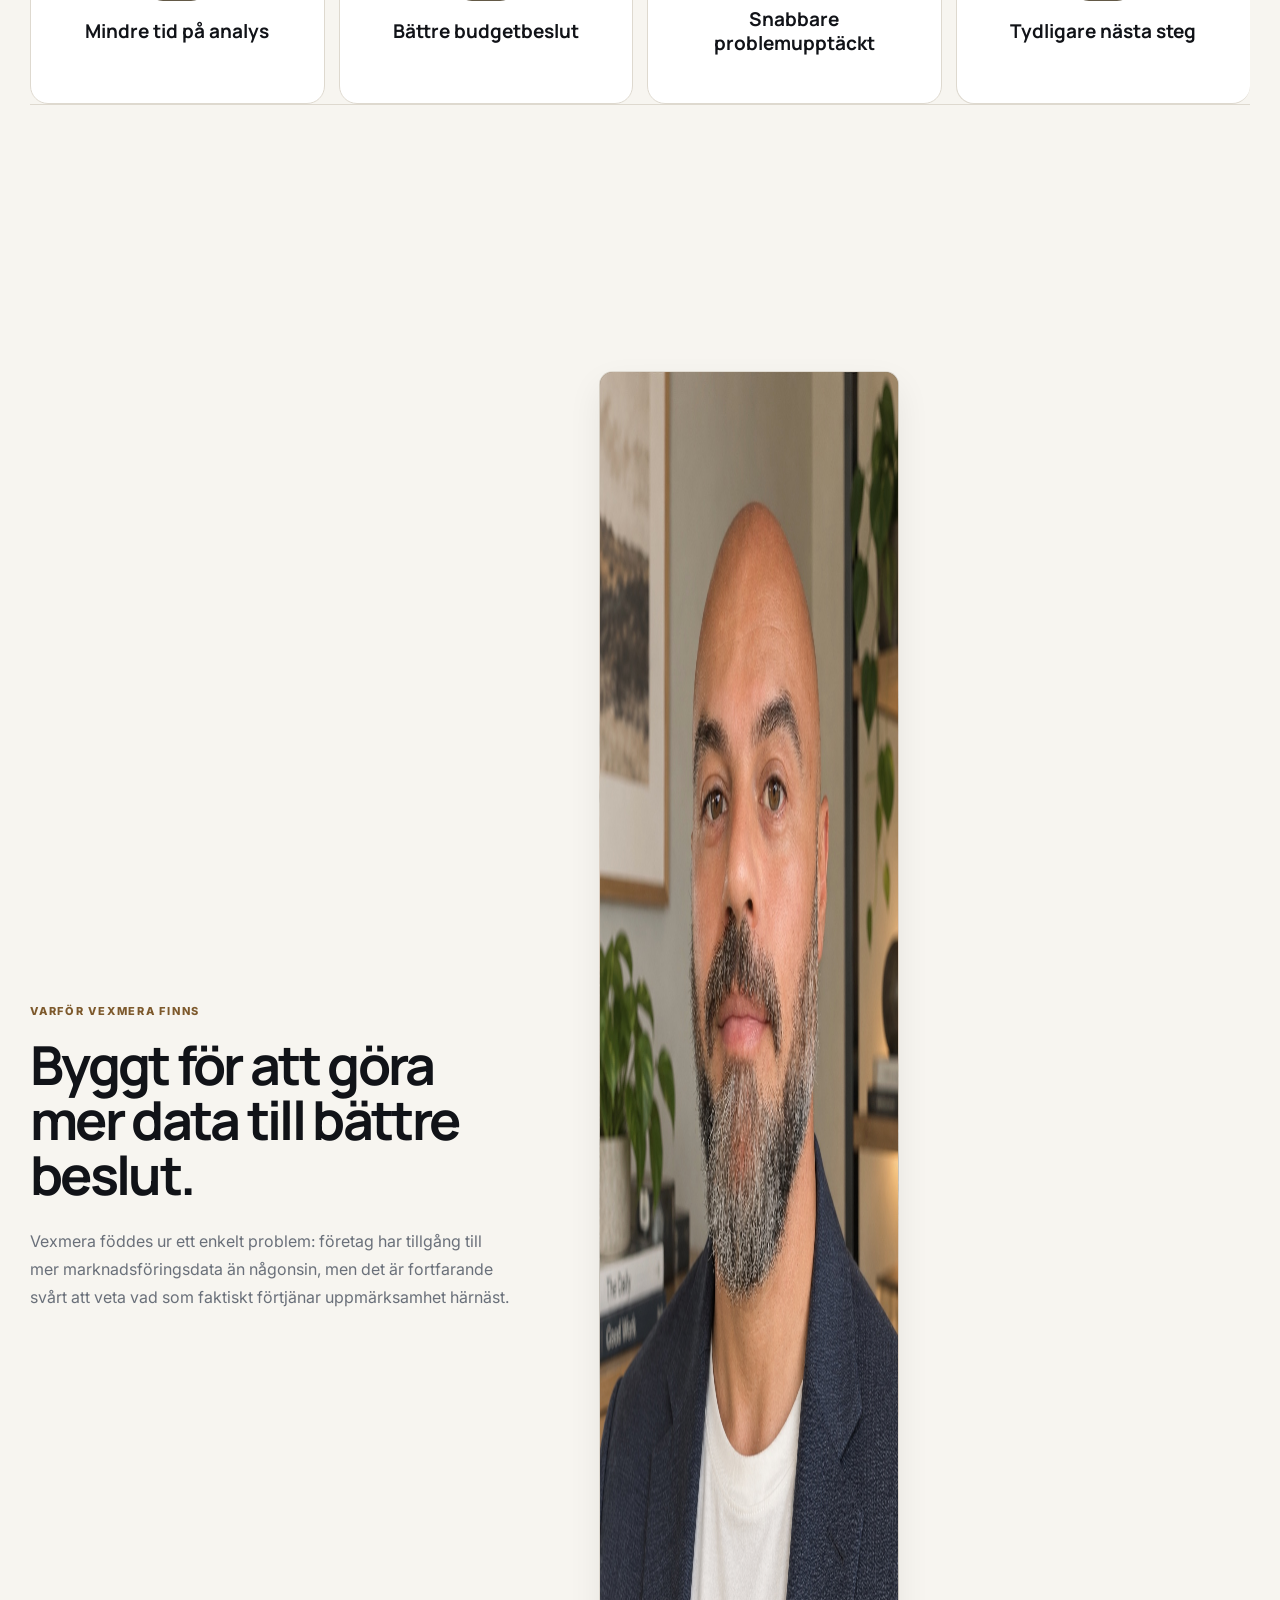
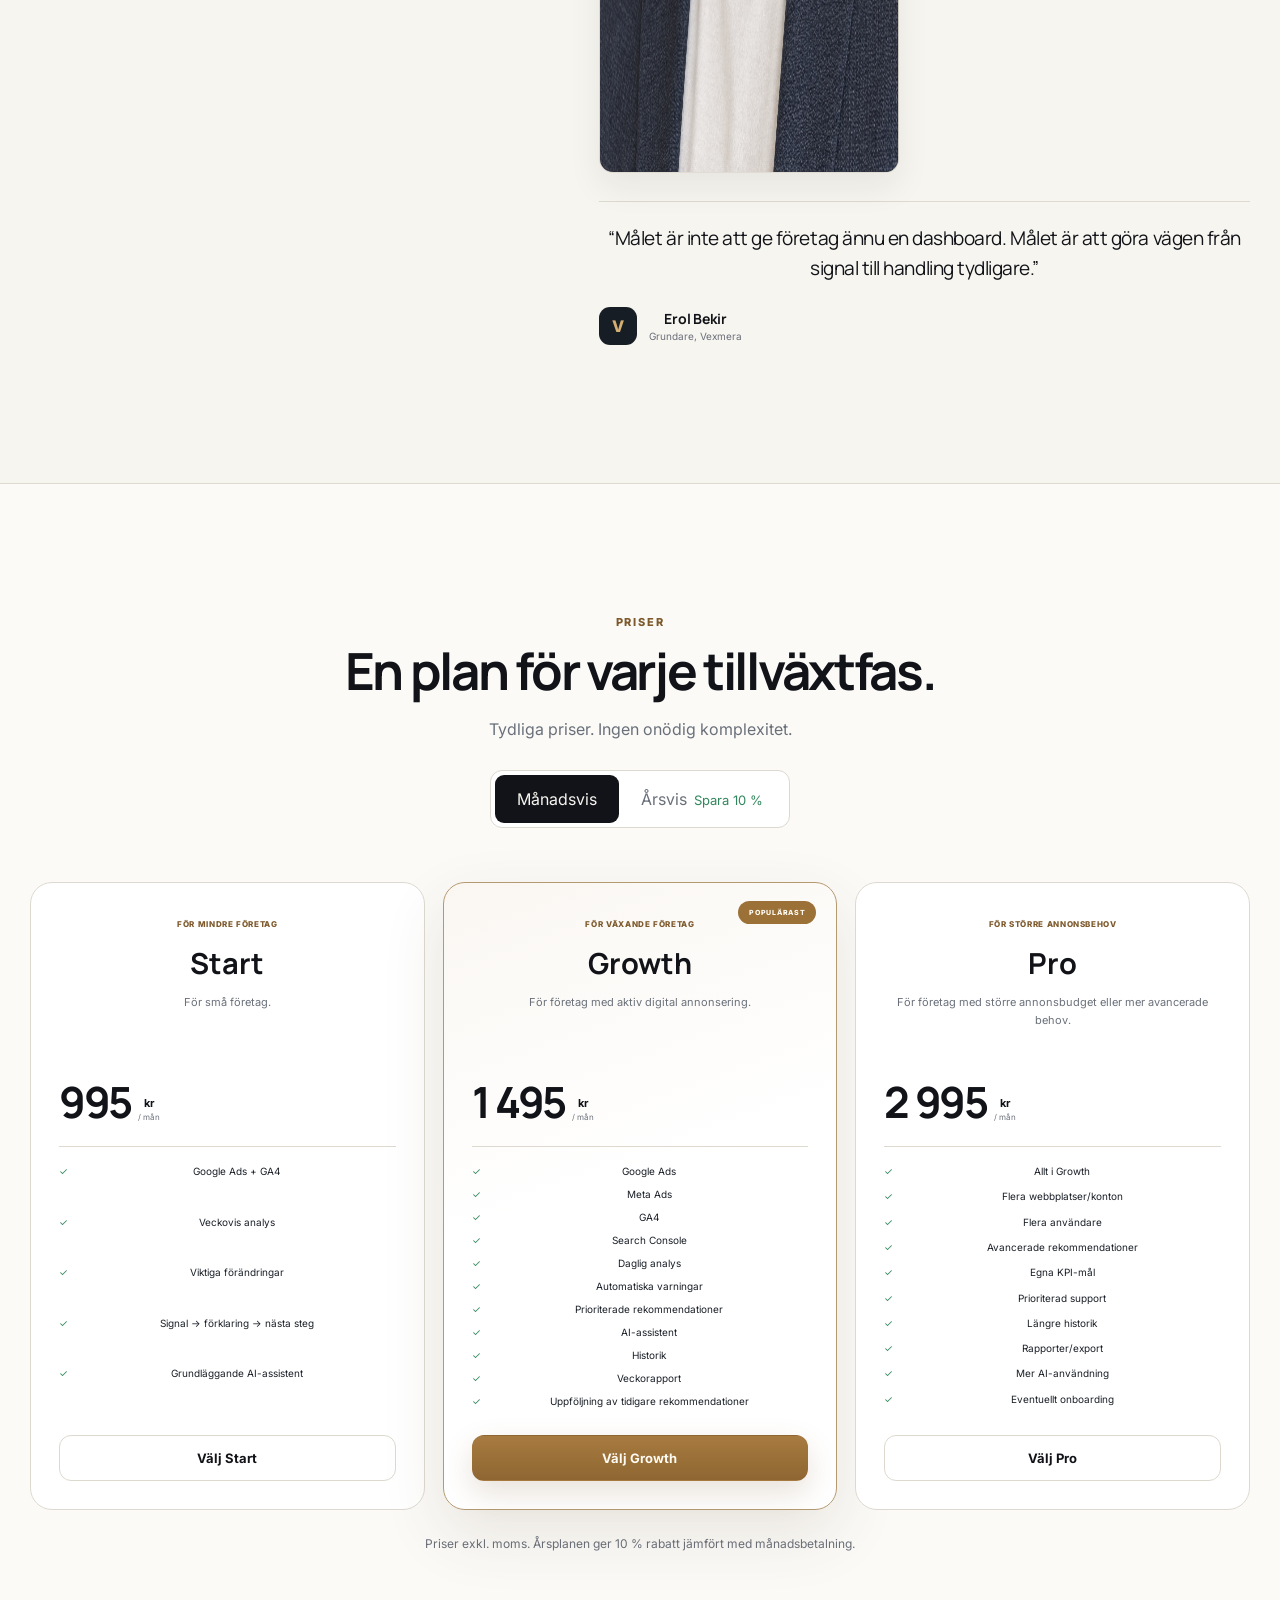
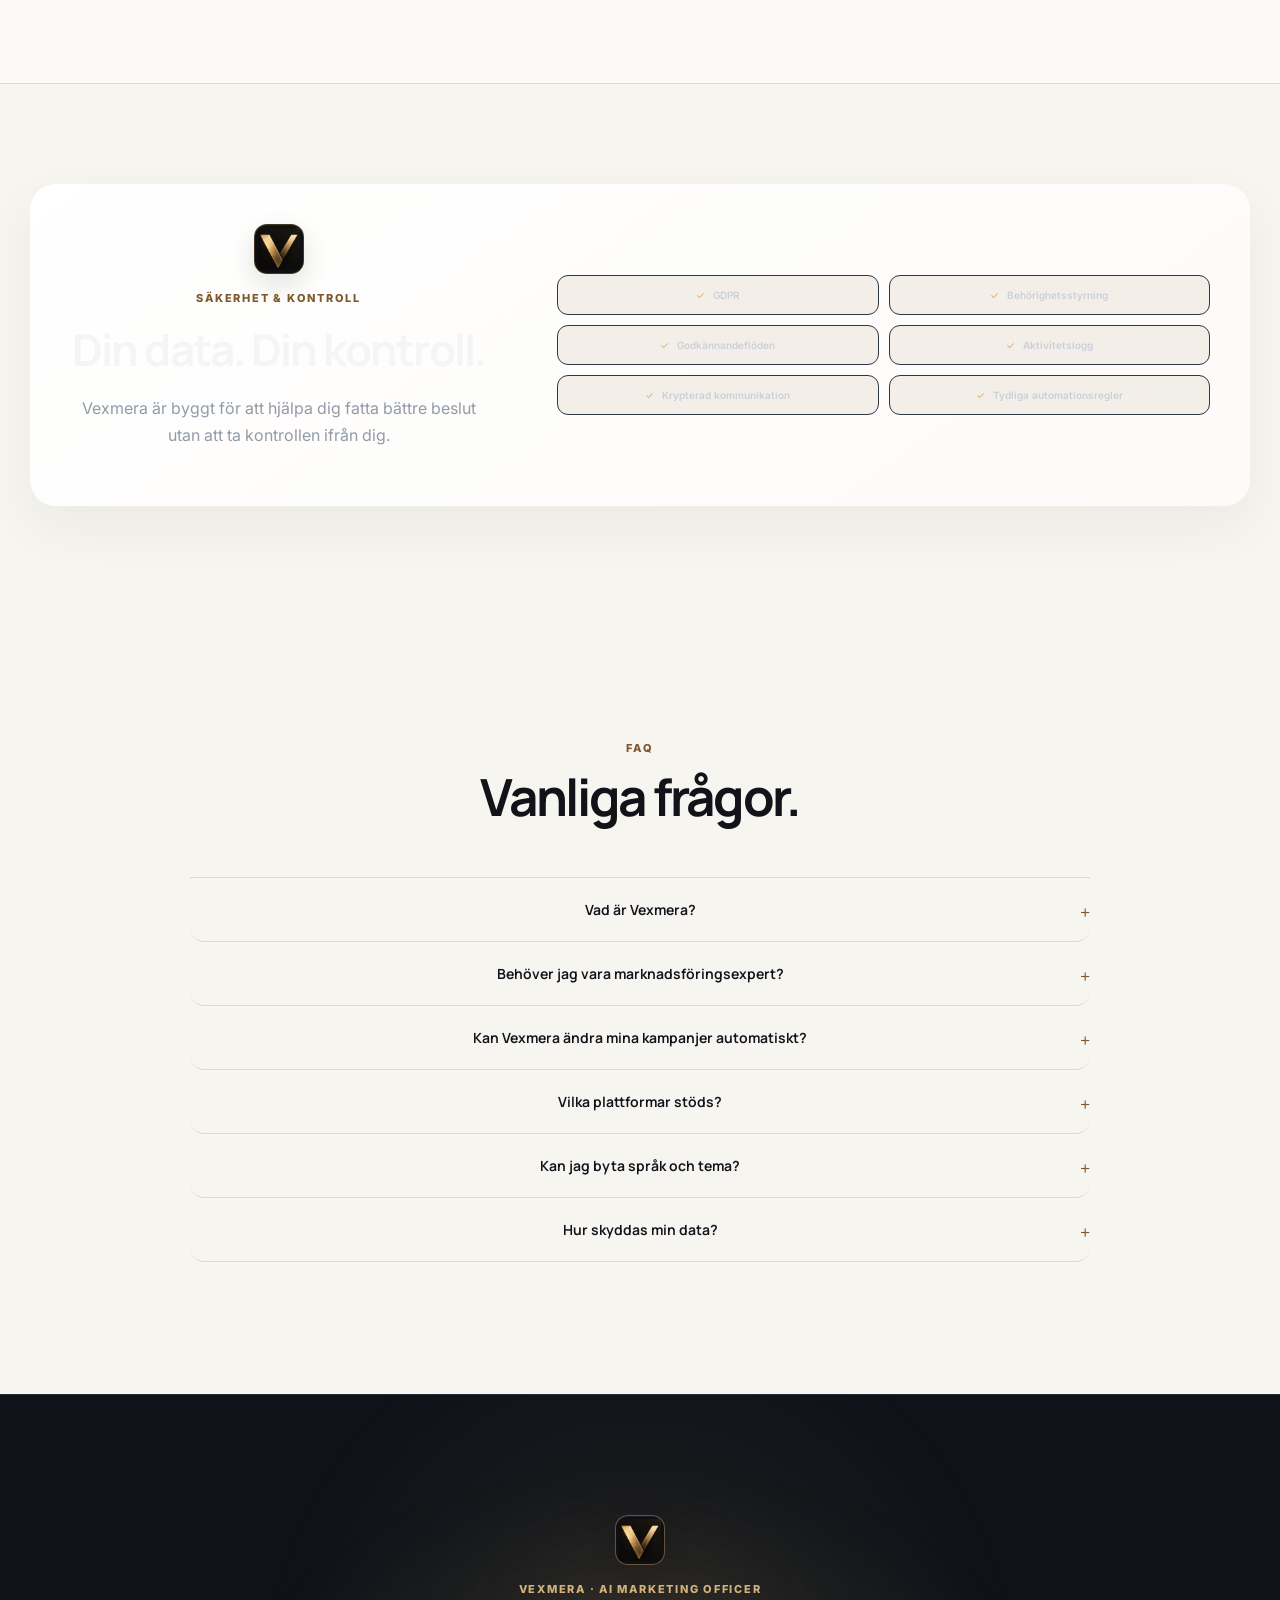
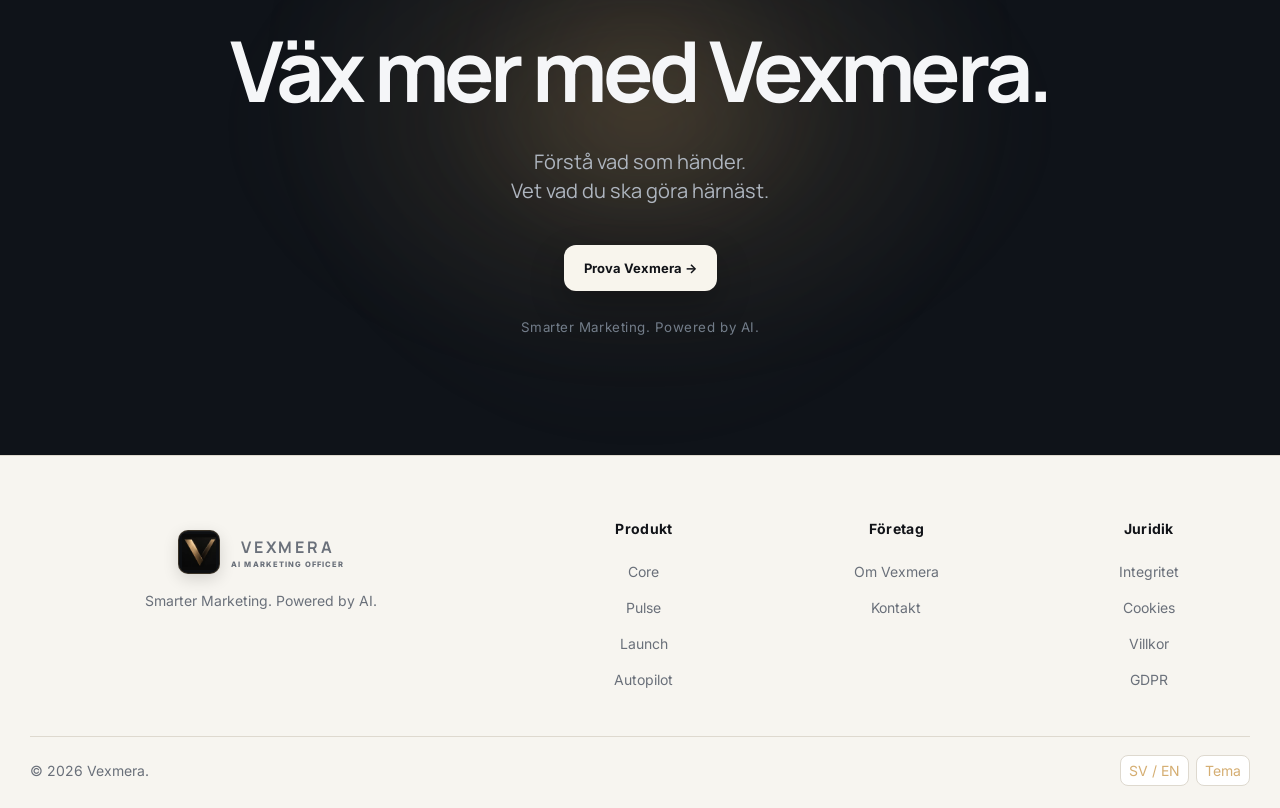
==== commit 288a81b8: "Present LinkedIn beta integration accurately" ====
--- a/static/landing.html
+++ b/static/landing.html
@@ -263,7 +263,7 @@
     <section class="section integrations-section">
       <div class="section-wrap">
         <div class="section-heading centered reveal"><span class="section-vexmera-mark" aria-hidden="true"></span><div class="eyebrow" data-i18n="integrations.eyebrow">INTEGRATIONER</div><h2 data-i18n="integrations.title">Vexmera arbetar med verktygen du redan använder.</h2></div>
-        <div class="integration-grid reveal"><article class="integration-card ready"><span class="source-logo google">G</span><strong>Google Ads</strong><small data-i18n="integrations.connected">Privat beta</small></article><article class="integration-card ready"><span class="source-logo meta">∞</span><strong>Meta Ads</strong><small data-i18n="integrations.connected">Privat beta</small></article><article class="integration-card ready"><span class="source-logo instagram">◎</span><strong>Instagram</strong><small data-i18n="integrations.connected">Privat beta</small></article><article class="integration-card ready"><span class="source-logo shop">S</span><strong>Shopify</strong><small data-i18n="integrations.connected">Privat beta</small></article><article class="integration-card ready"><span class="source-logo analytics">▥</span><strong>GA4</strong><small data-i18n="integrations.connected">Privat beta</small></article><article class="integration-card"><span class="source-logo linkedin">in</span><strong>LinkedIn</strong><small data-i18n="integrations.soon">Kommer snart</small></article><article class="integration-card"><span class="source-logo tiktok">♪</span><strong>TikTok</strong><small data-i18n="integrations.soon">Kommer snart</small></article></div>
+        <div class="integration-grid reveal"><article class="integration-card ready"><span class="source-logo google">G</span><strong>Google Ads</strong><small data-i18n="integrations.connected">Privat beta</small></article><article class="integration-card ready"><span class="source-logo meta">∞</span><strong>Meta Ads</strong><small data-i18n="integrations.connected">Privat beta</small></article><article class="integration-card ready"><span class="source-logo instagram">◎</span><strong>Instagram</strong><small data-i18n="integrations.connected">Privat beta</small></article><article class="integration-card ready"><span class="source-logo shop">S</span><strong>Shopify</strong><small data-i18n="integrations.connected">Privat beta</small></article><article class="integration-card ready"><span class="source-logo analytics">▥</span><strong>GA4</strong><small data-i18n="integrations.connected">Privat beta</small></article><article class="integration-card ready"><span class="source-logo linkedin">in</span><strong>LinkedIn Ads</strong><small data-i18n="integrations.pending">Privat beta · API-godkännande krävs</small></article><article class="integration-card"><span class="source-logo tiktok">♪</span><strong>TikTok</strong><small data-i18n="integrations.soon">Kommer snart</small></article></div>
       </div>
     </section>
 
@@ -294,7 +294,7 @@
         <details><summary data-i18n="faq.q1">Vad är Vexmera?</summary><p data-i18n="faq.a1">Vexmera är en AI-driven marknadsföringsplattform som hjälper företag att samla data, förstå resultat och prioritera nästa steg.</p></details>
         <details><summary data-i18n="faq.q2">Behöver jag vara marknadsföringsexpert?</summary><p data-i18n="faq.a2">Nej. Vexmera är byggt för att göra komplex marknadsföringsdata begriplig och handlingsbar.</p></details>
         <details><summary data-i18n="faq.q3">Kan Vexmera ändra mina kampanjer automatiskt?</summary><p data-i18n="faq.a3">Automation sker inom tydliga regler och kontrollnivåer. Du väljer hur mycket Vexmera får göra och när mänskligt godkännande krävs.</p></details>
-        <details><summary data-i18n="faq.q4">Vilka plattformar stöds?</summary><p data-i18n="faq.a4">Google Ads, Meta Ads och GA4 är i fokus i den nuvarande privata betan. Fler integrationer byggs stegvis.</p></details>
+        <details><summary data-i18n="faq.q4">Vilka plattformar stöds?</summary><p data-i18n="faq.a4">Google Ads, Meta Ads, GA4, Instagram och Shopify ingår i privat beta. LinkedIn Ads är tekniskt integrerad men kräver LinkedIn Advertising API-godkännande innan live-synk kan användas. TikTok byggs stegvis.</p></details>
         <details><summary data-i18n="faq.q5">Kan jag byta språk och tema?</summary><p data-i18n="faq.a5">Ja. Vexmera är byggt med svenska och engelska från start samt stöd för ljust, mörkt och systembaserat tema.</p></details>
         <details><summary data-i18n="faq.q6">Hur skyddas min data?</summary><p data-i18n="faq.a6">Vexmera använder behörighetsstyrning, tydliga godkännandeflöden och visar aldrig live-data som inte faktiskt är ansluten.</p></details>
       </div>
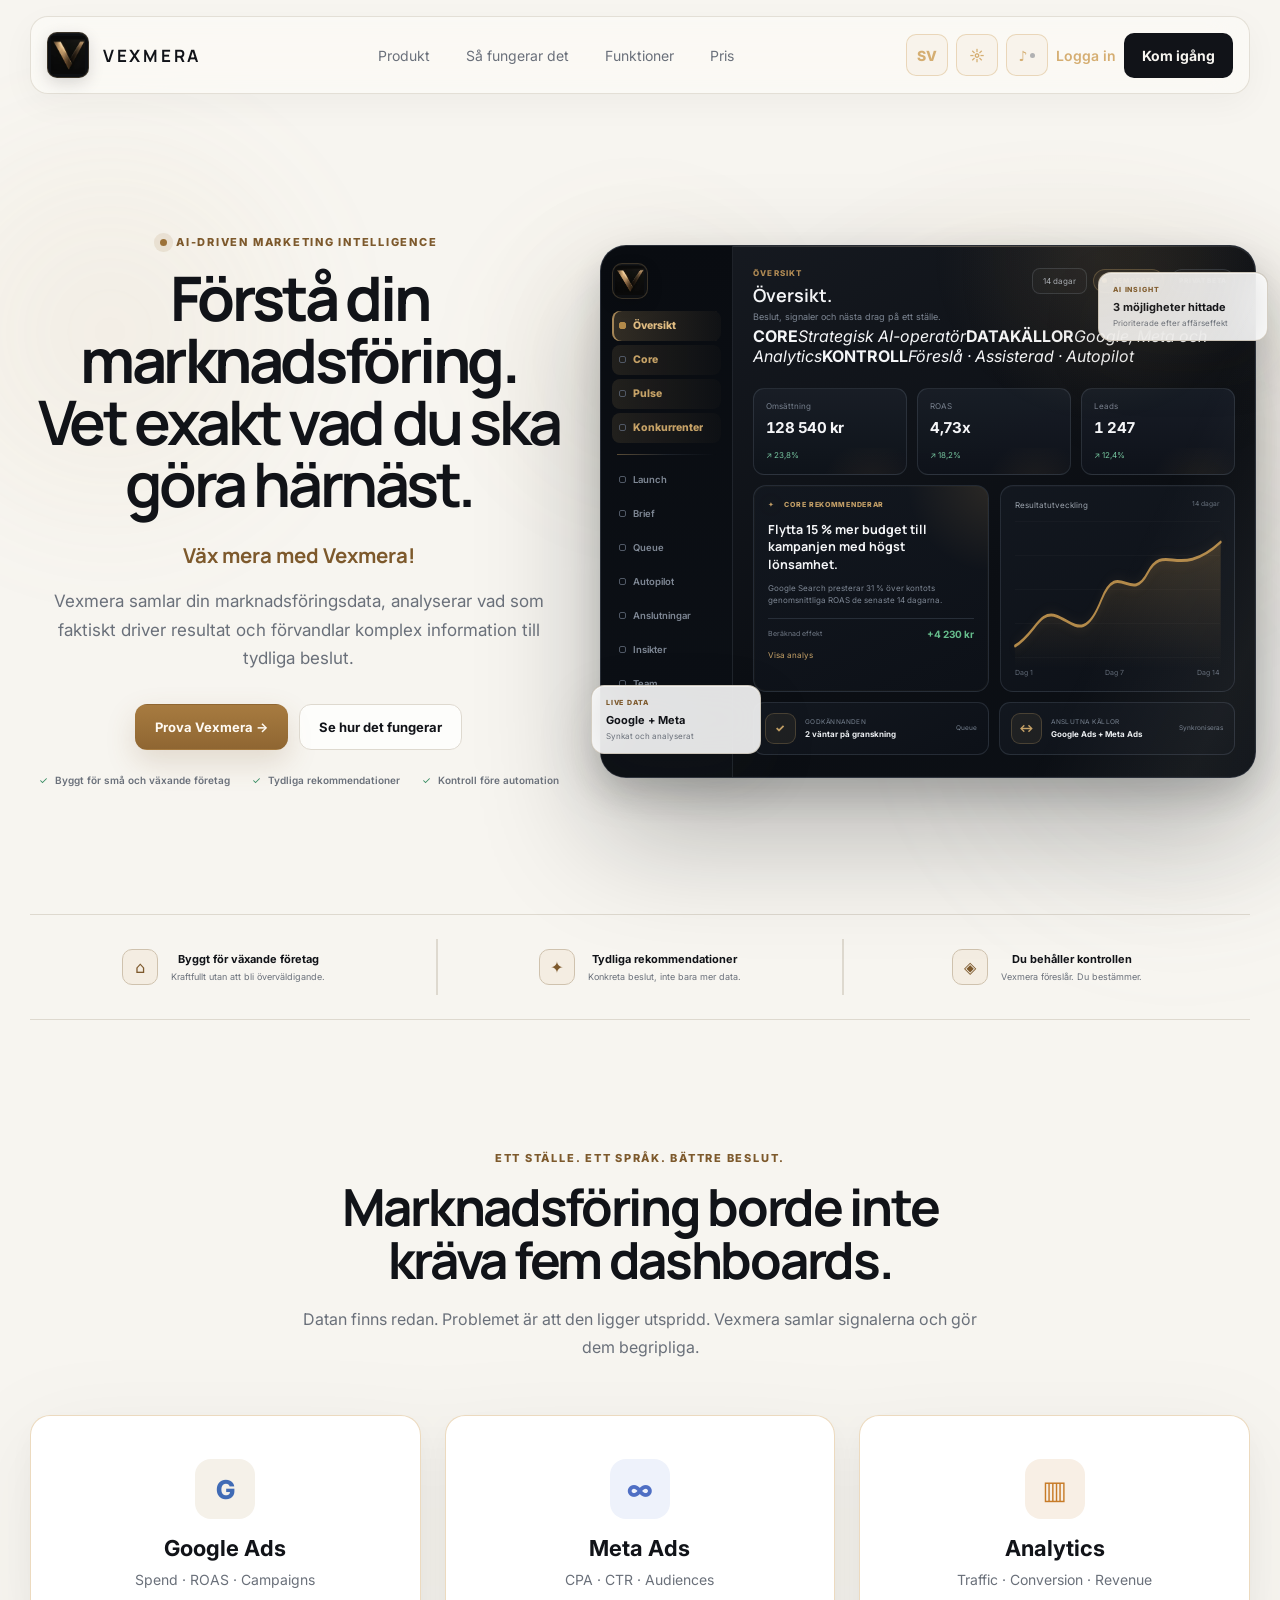
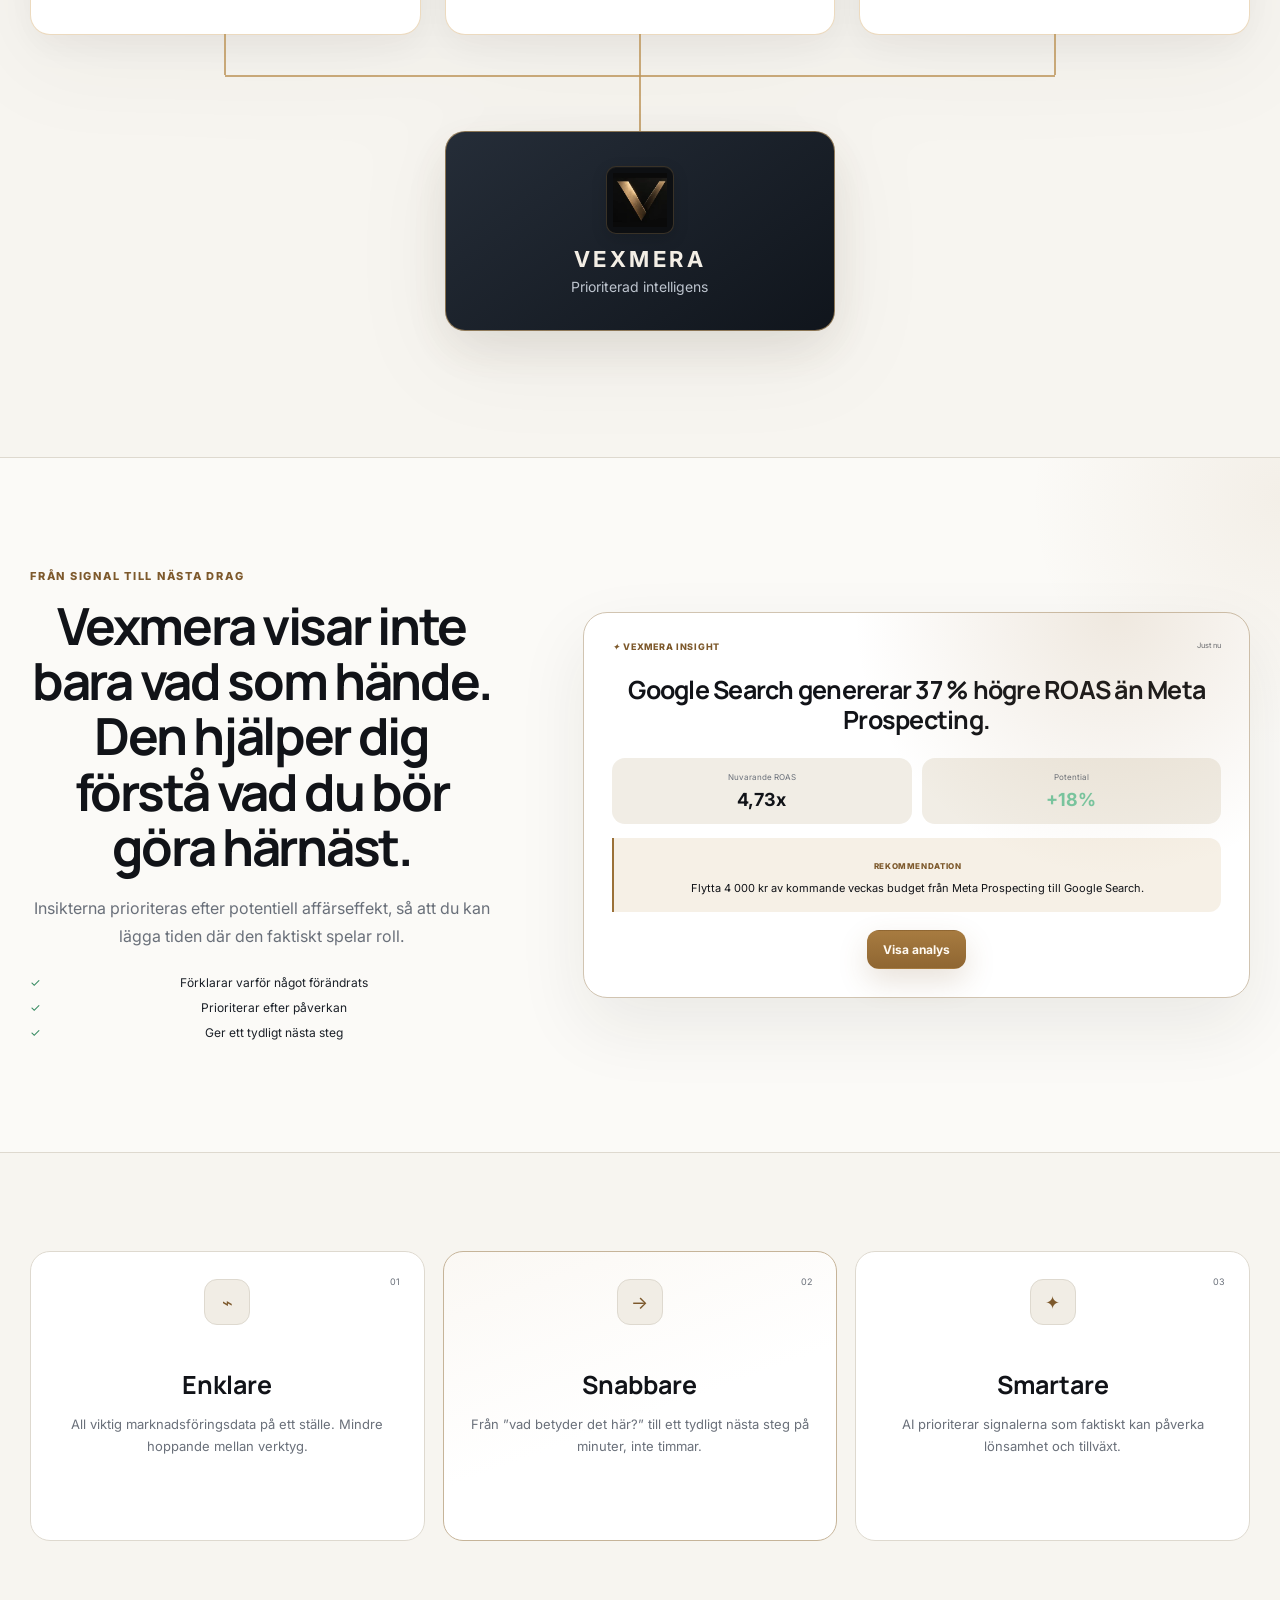
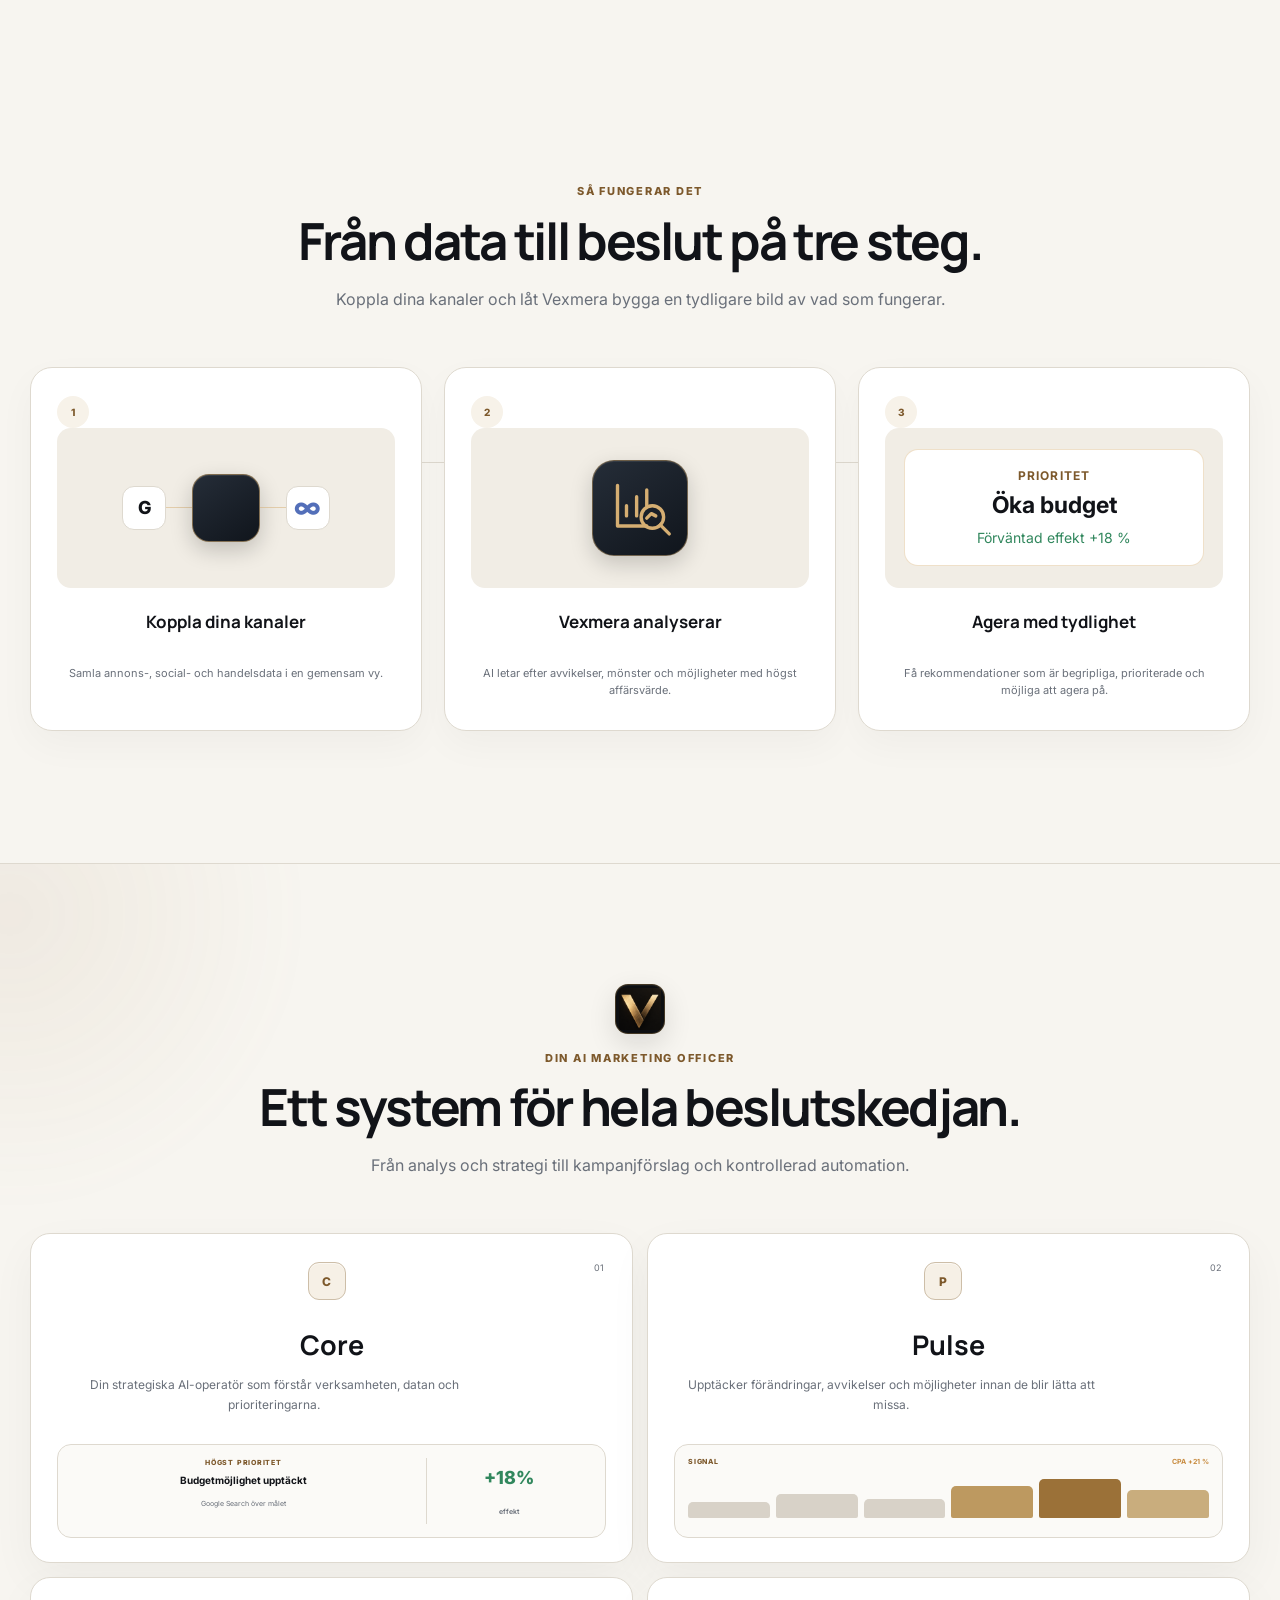
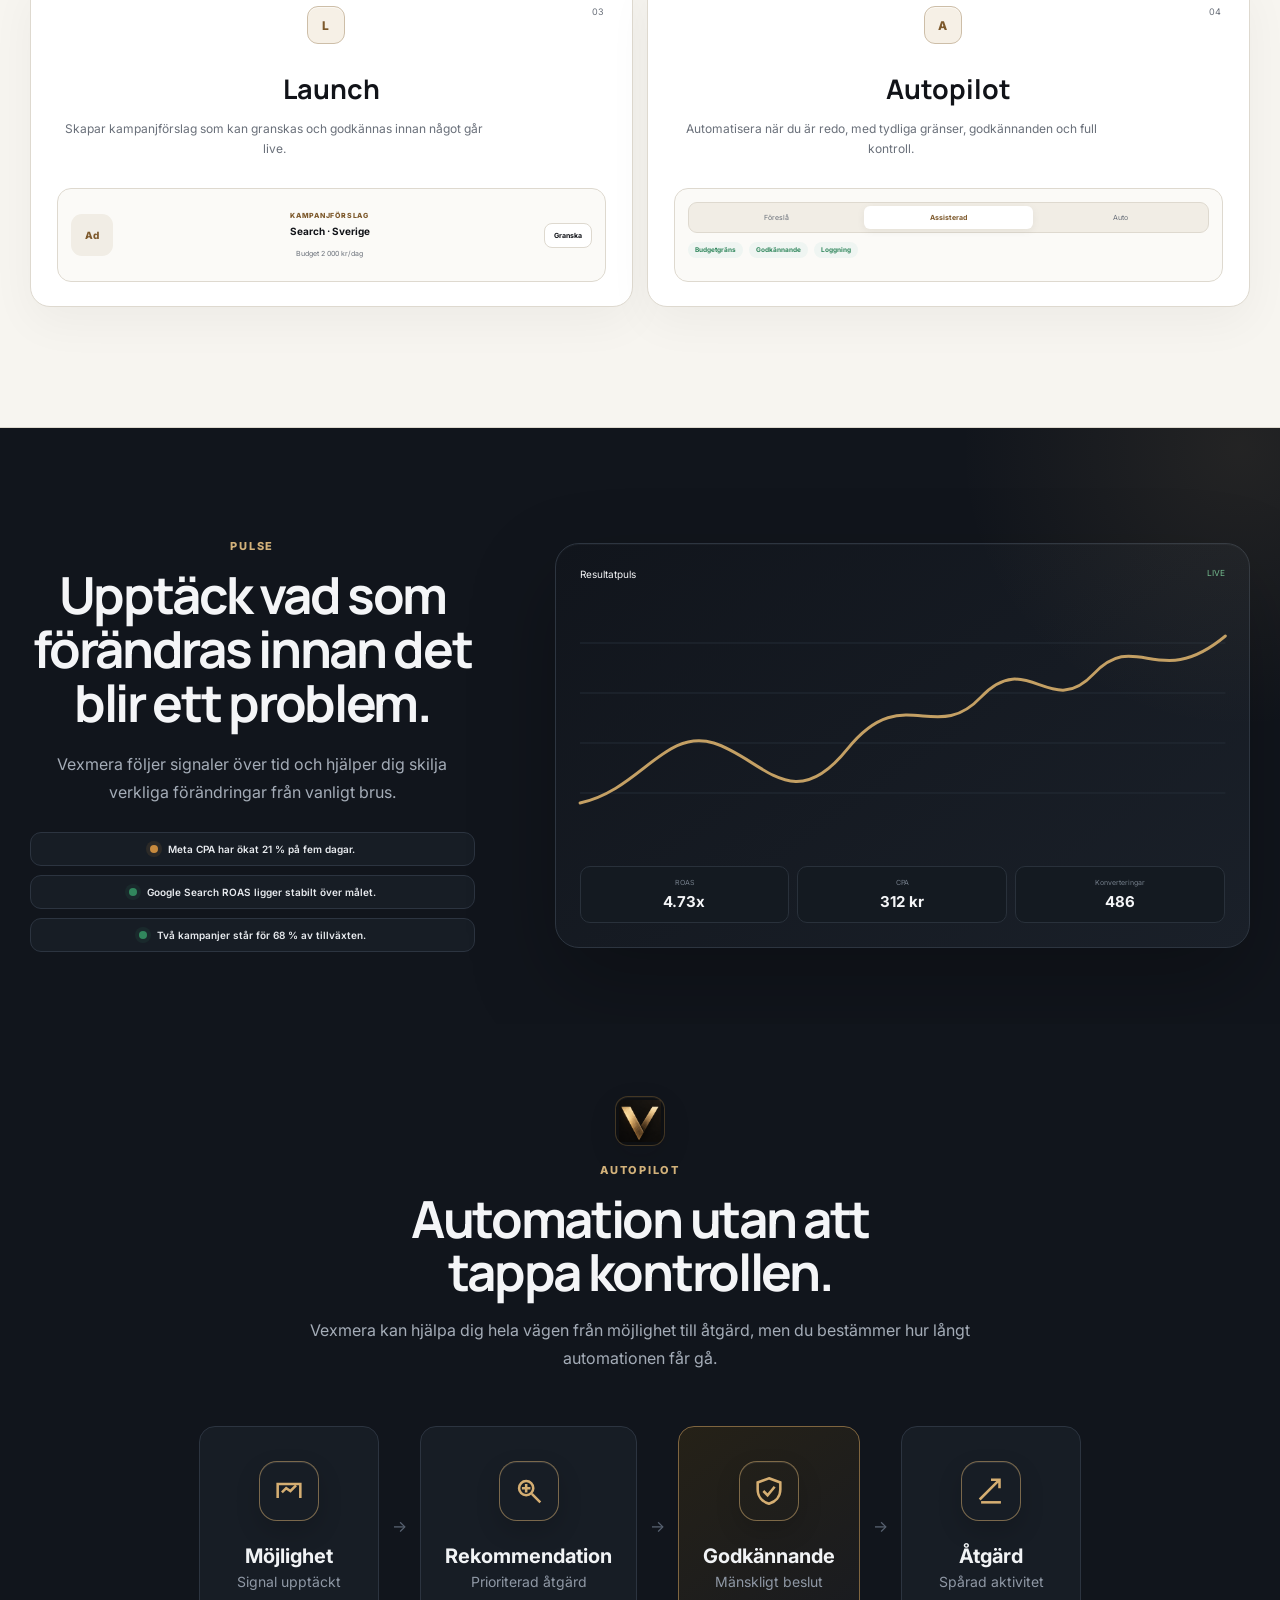
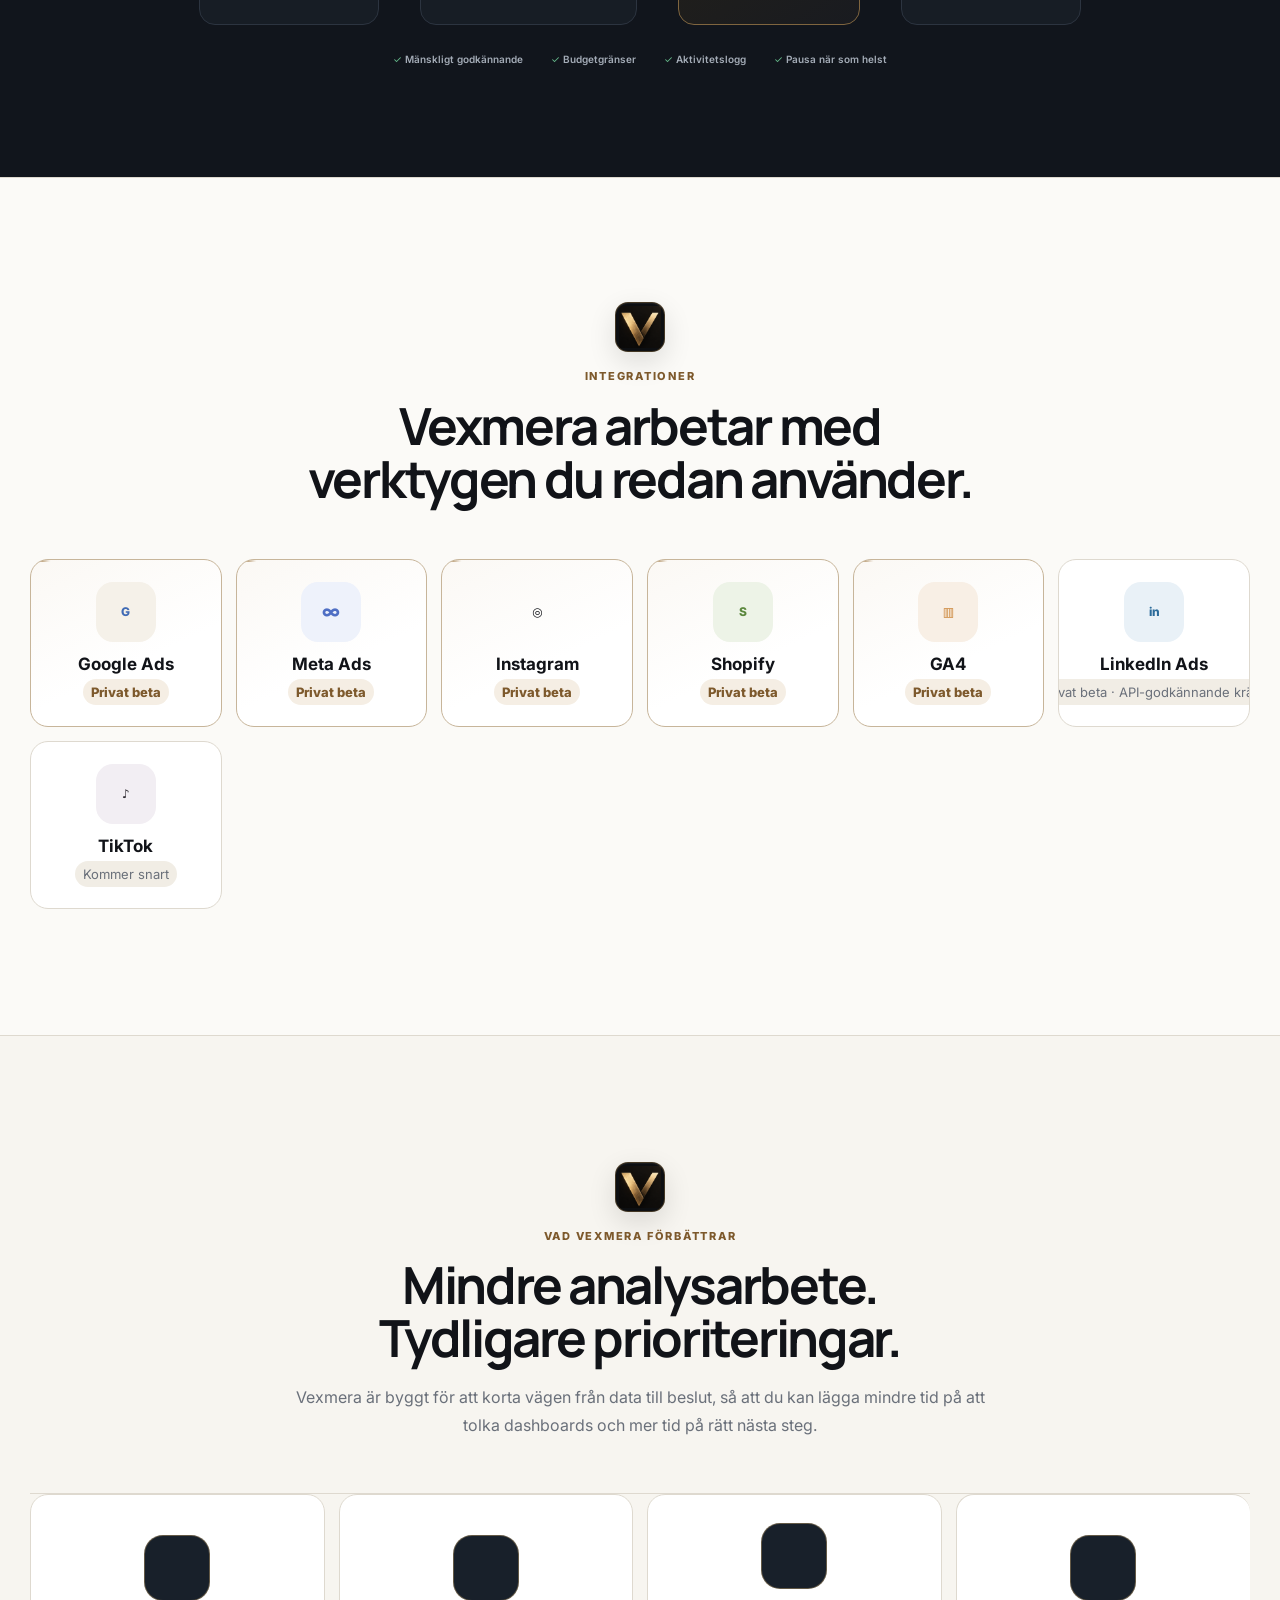
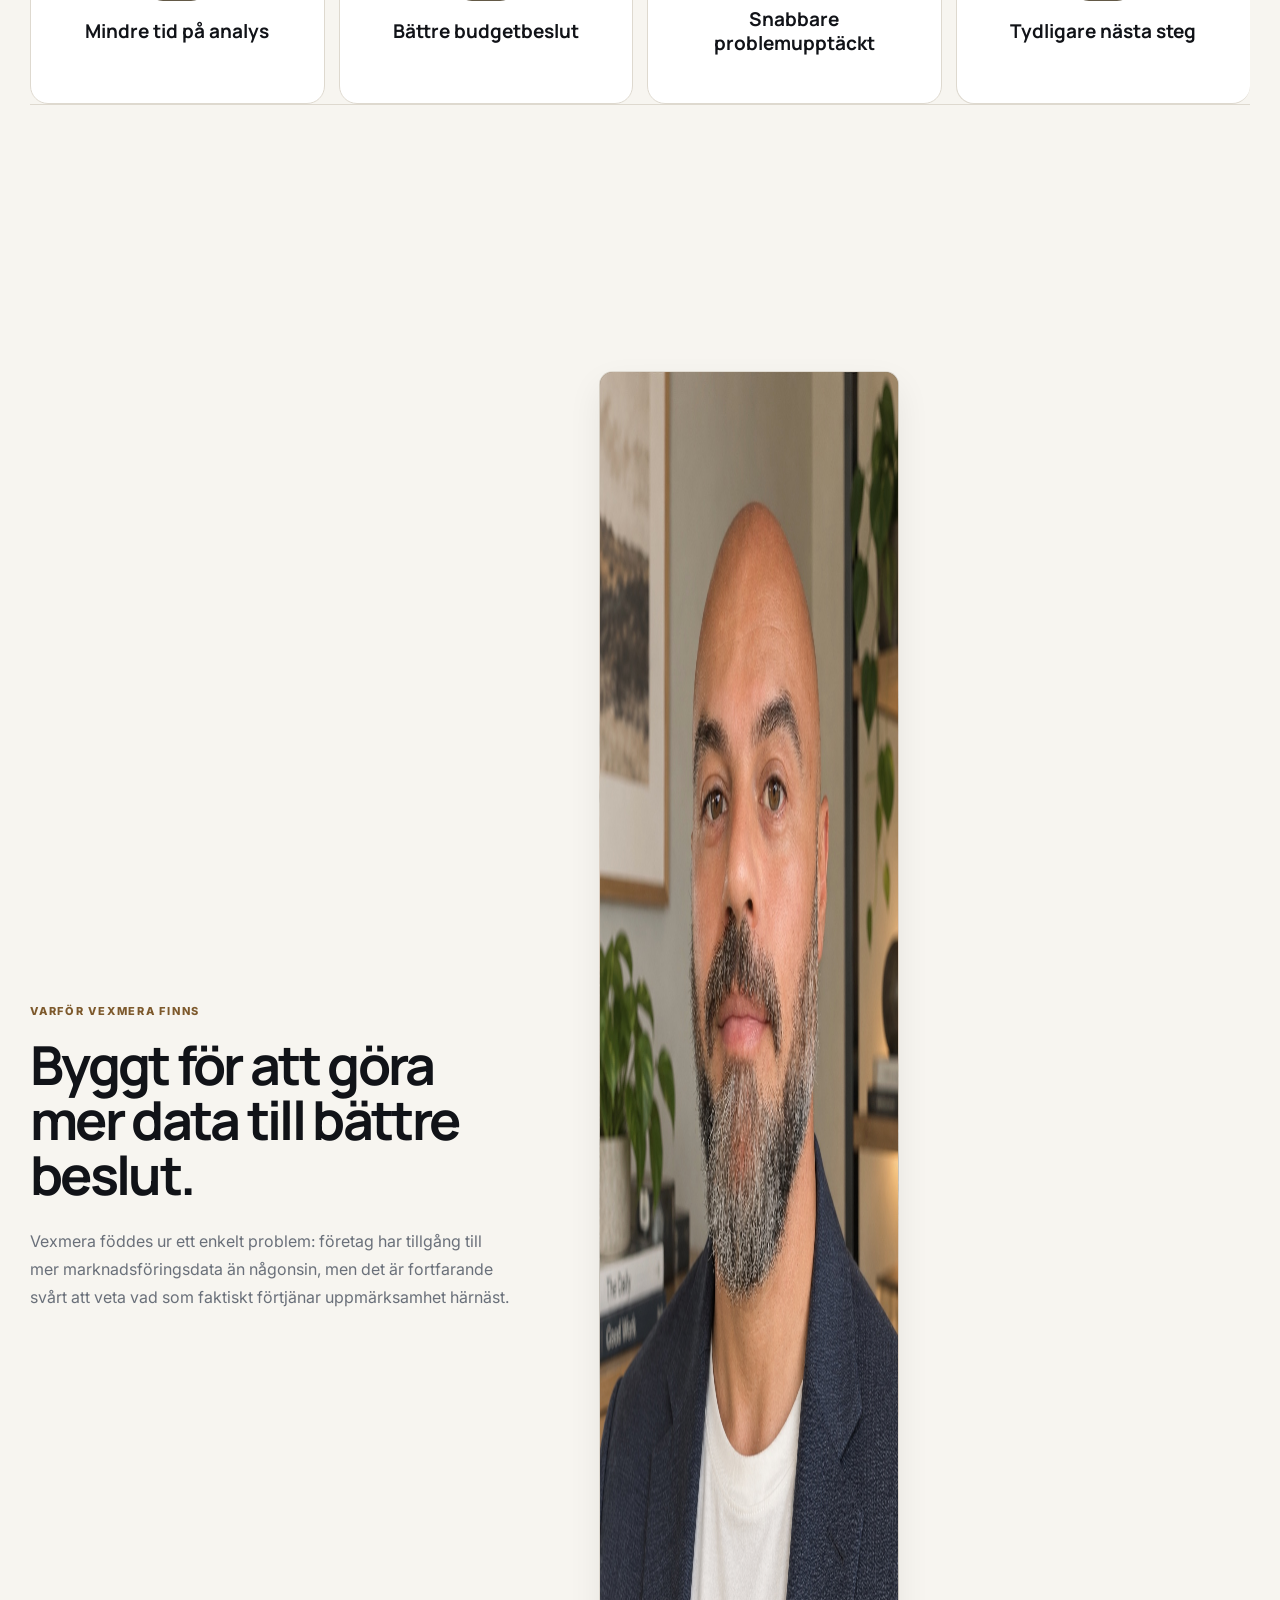
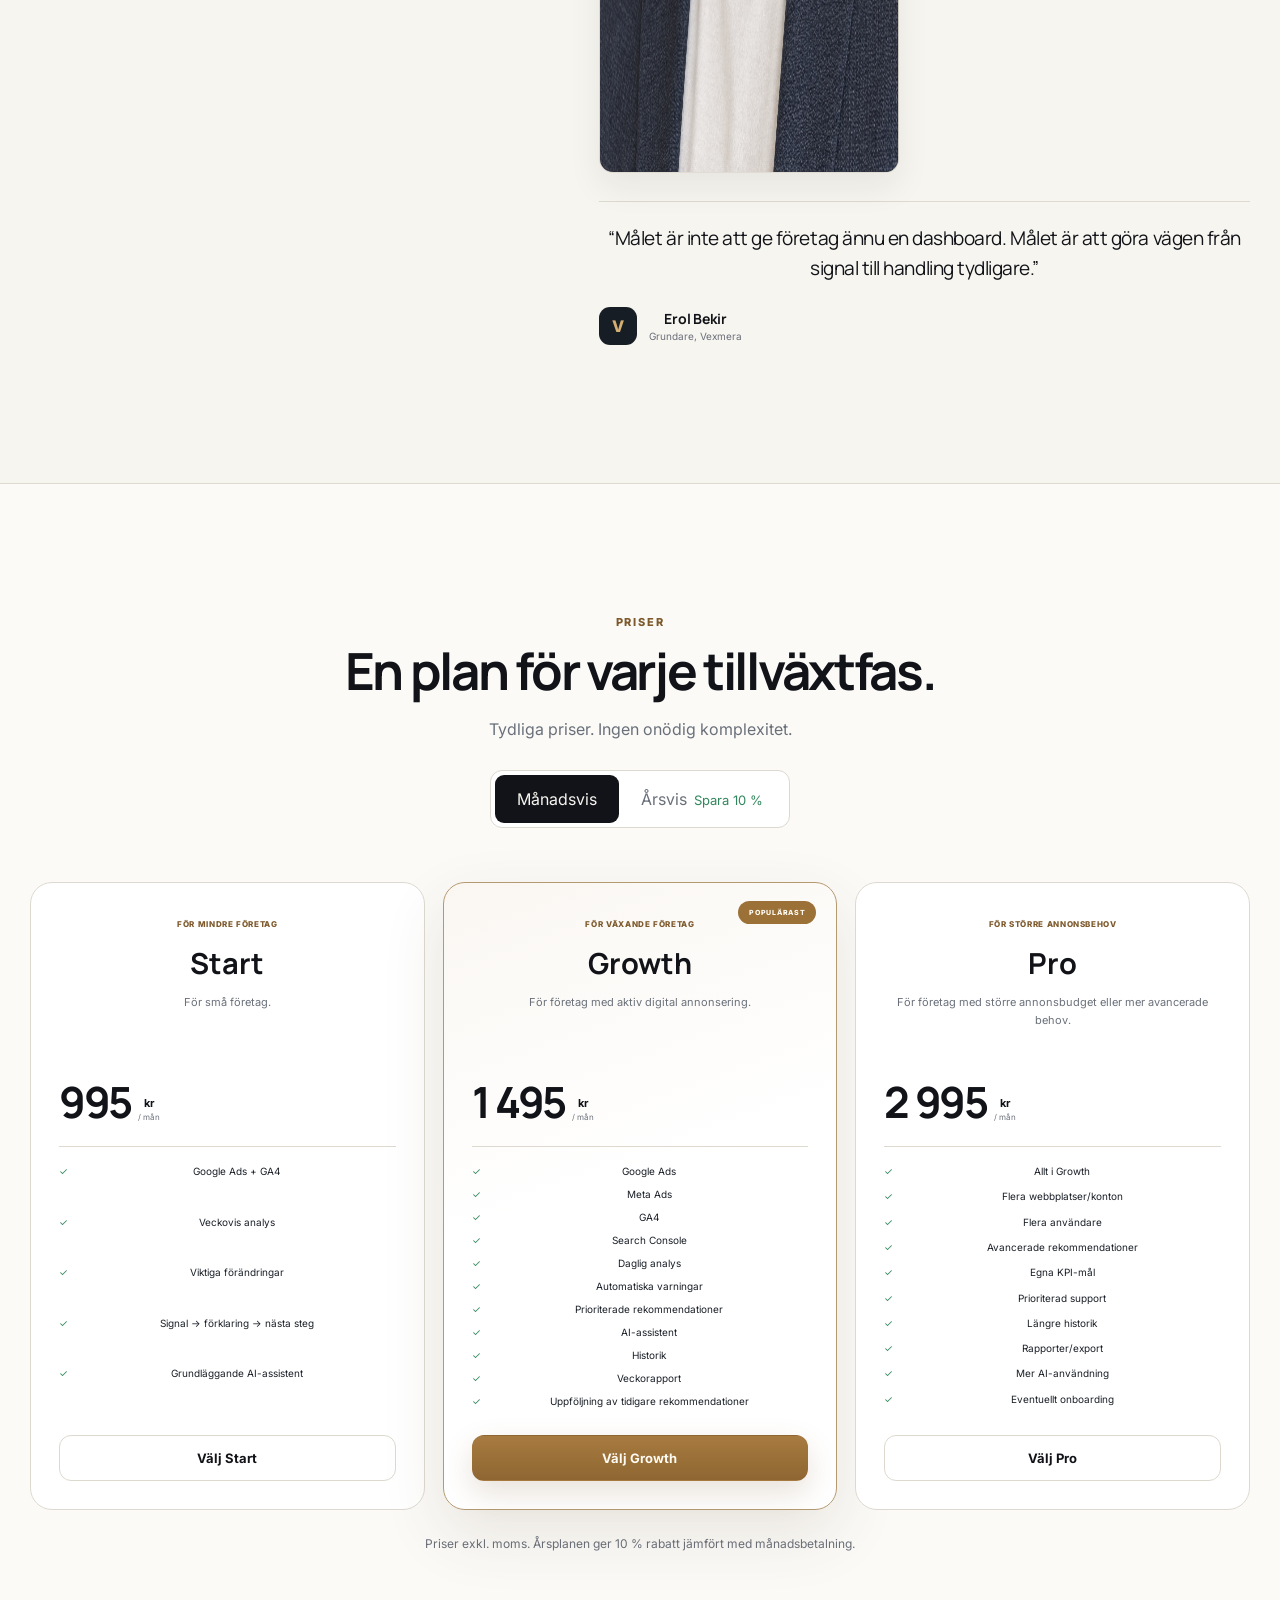
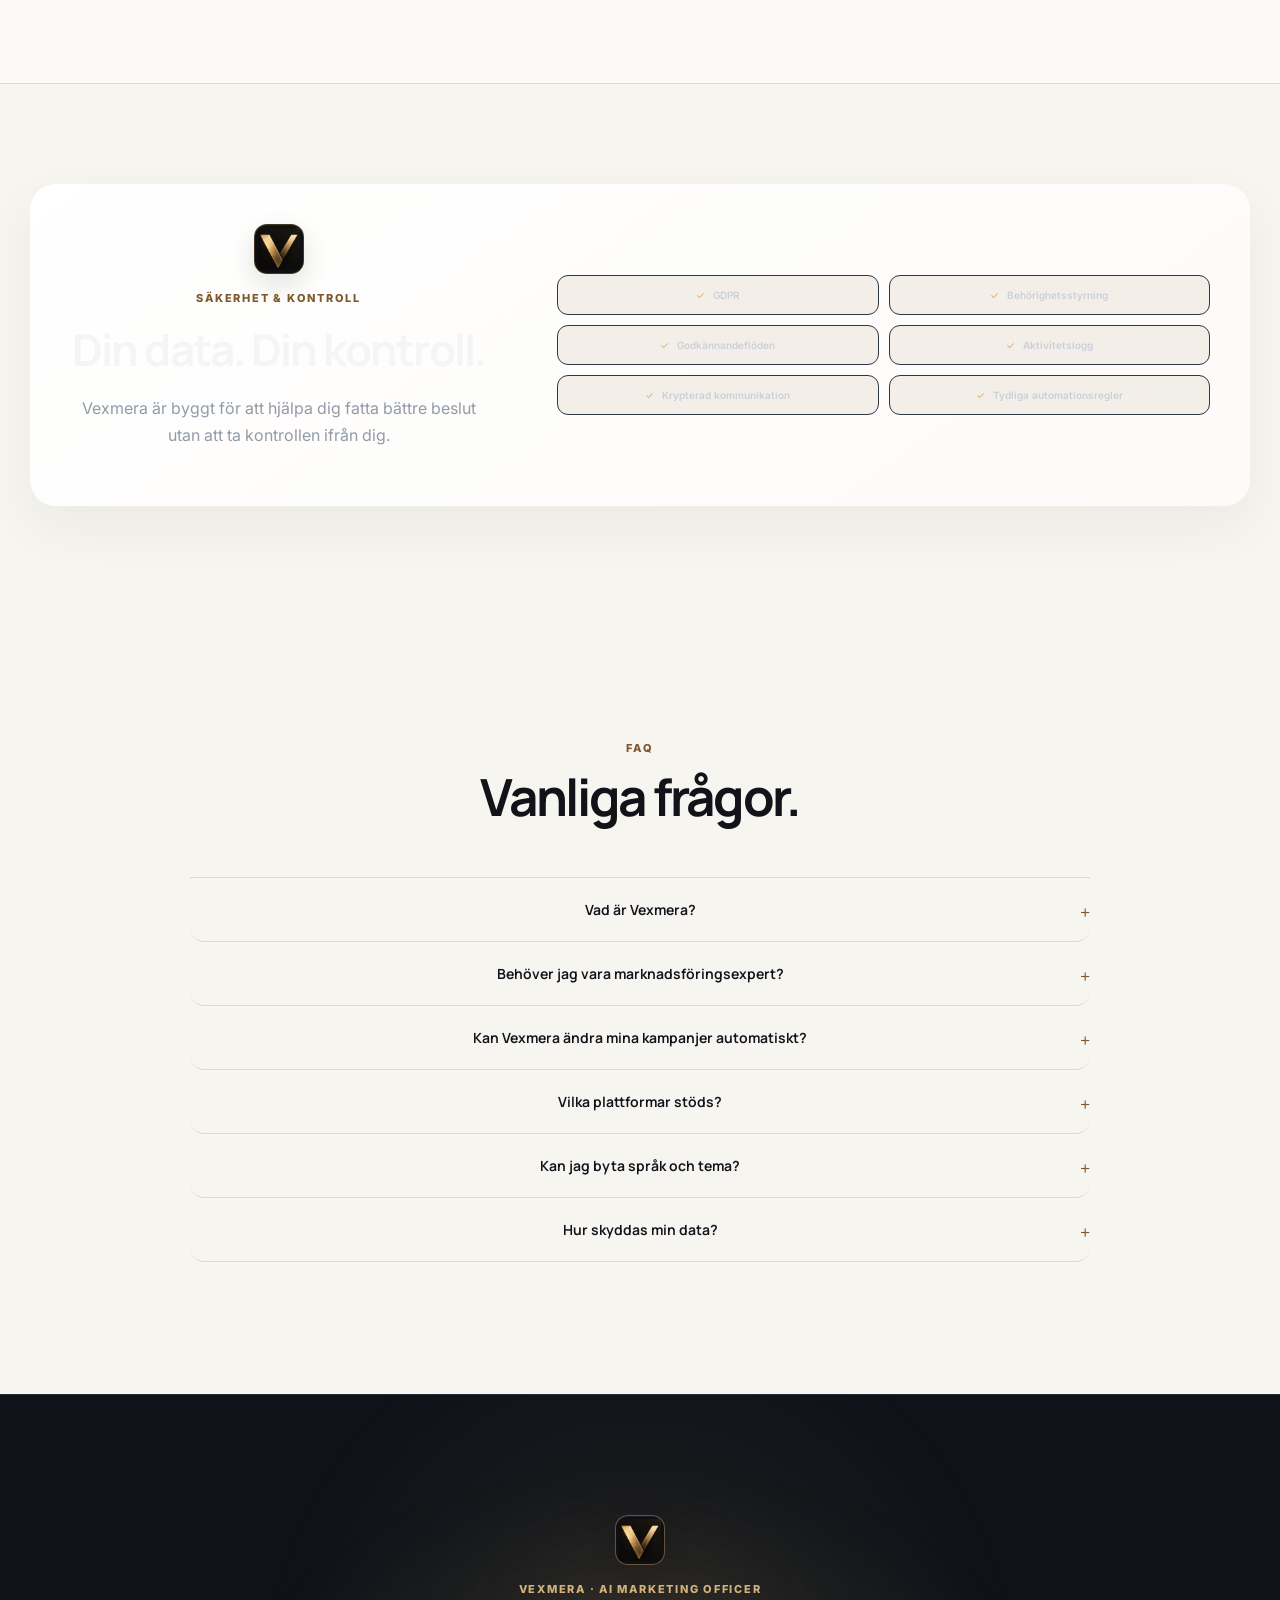
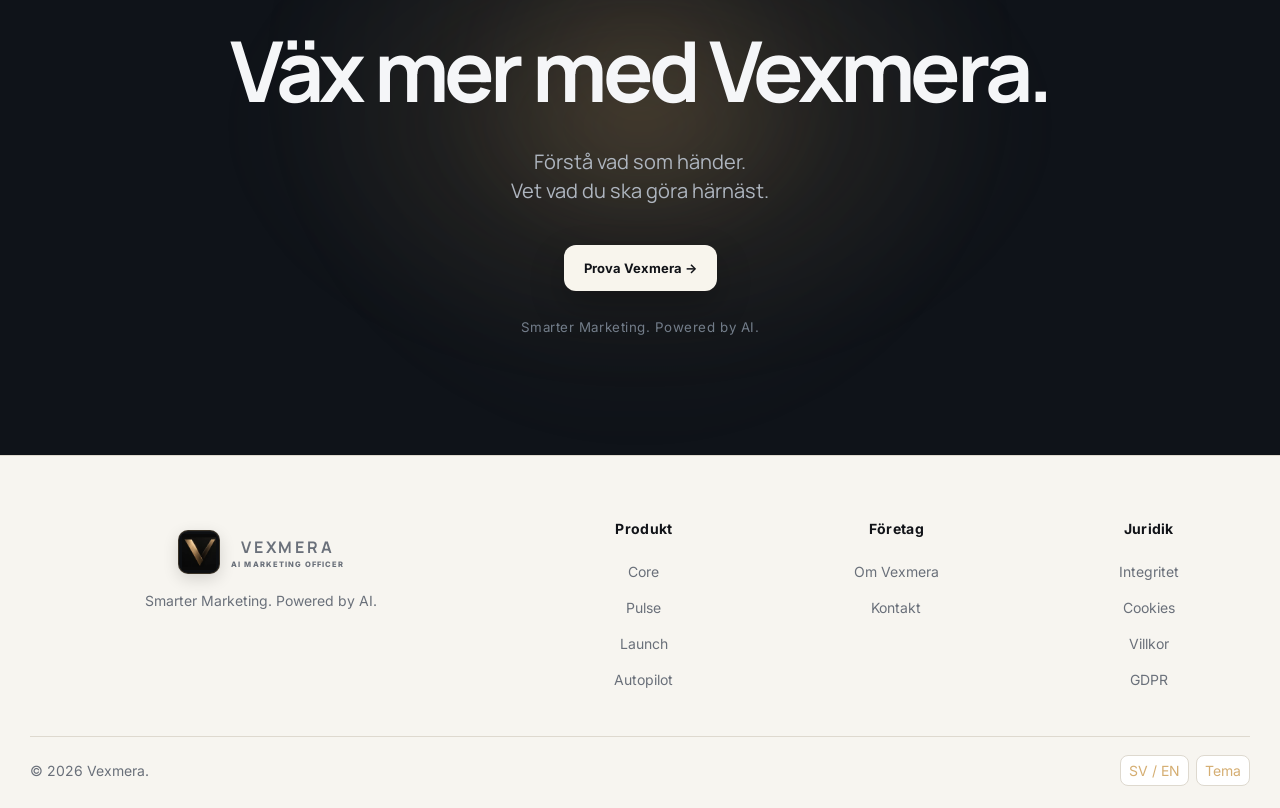
==== commit 773a187d: "Keep LinkedIn visually approval-pending" ====
--- a/static/landing.html
+++ b/static/landing.html
@@ -263,7 +263,7 @@
     <section class="section integrations-section">
       <div class="section-wrap">
         <div class="section-heading centered reveal"><span class="section-vexmera-mark" aria-hidden="true"></span><div class="eyebrow" data-i18n="integrations.eyebrow">INTEGRATIONER</div><h2 data-i18n="integrations.title">Vexmera arbetar med verktygen du redan använder.</h2></div>
-        <div class="integration-grid reveal"><article class="integration-card ready"><span class="source-logo google">G</span><strong>Google Ads</strong><small data-i18n="integrations.connected">Privat beta</small></article><article class="integration-card ready"><span class="source-logo meta">∞</span><strong>Meta Ads</strong><small data-i18n="integrations.connected">Privat beta</small></article><article class="integration-card ready"><span class="source-logo instagram">◎</span><strong>Instagram</strong><small data-i18n="integrations.connected">Privat beta</small></article><article class="integration-card ready"><span class="source-logo shop">S</span><strong>Shopify</strong><small data-i18n="integrations.connected">Privat beta</small></article><article class="integration-card ready"><span class="source-logo analytics">▥</span><strong>GA4</strong><small data-i18n="integrations.connected">Privat beta</small></article><article class="integration-card ready"><span class="source-logo linkedin">in</span><strong>LinkedIn Ads</strong><small data-i18n="integrations.pending">Privat beta · API-godkännande krävs</small></article><article class="integration-card"><span class="source-logo tiktok">♪</span><strong>TikTok</strong><small data-i18n="integrations.soon">Kommer snart</small></article></div>
+        <div class="integration-grid reveal"><article class="integration-card ready"><span class="source-logo google">G</span><strong>Google Ads</strong><small data-i18n="integrations.connected">Privat beta</small></article><article class="integration-card ready"><span class="source-logo meta">∞</span><strong>Meta Ads</strong><small data-i18n="integrations.connected">Privat beta</small></article><article class="integration-card ready"><span class="source-logo instagram">◎</span><strong>Instagram</strong><small data-i18n="integrations.connected">Privat beta</small></article><article class="integration-card ready"><span class="source-logo shop">S</span><strong>Shopify</strong><small data-i18n="integrations.connected">Privat beta</small></article><article class="integration-card ready"><span class="source-logo analytics">▥</span><strong>GA4</strong><small data-i18n="integrations.connected">Privat beta</small></article><article class="integration-card"><span class="source-logo linkedin">in</span><strong>LinkedIn Ads</strong><small data-i18n="integrations.pending">Privat beta · API-godkännande krävs</small></article><article class="integration-card"><span class="source-logo tiktok">♪</span><strong>TikTok</strong><small data-i18n="integrations.soon">Kommer snart</small></article></div>
       </div>
     </section>
 
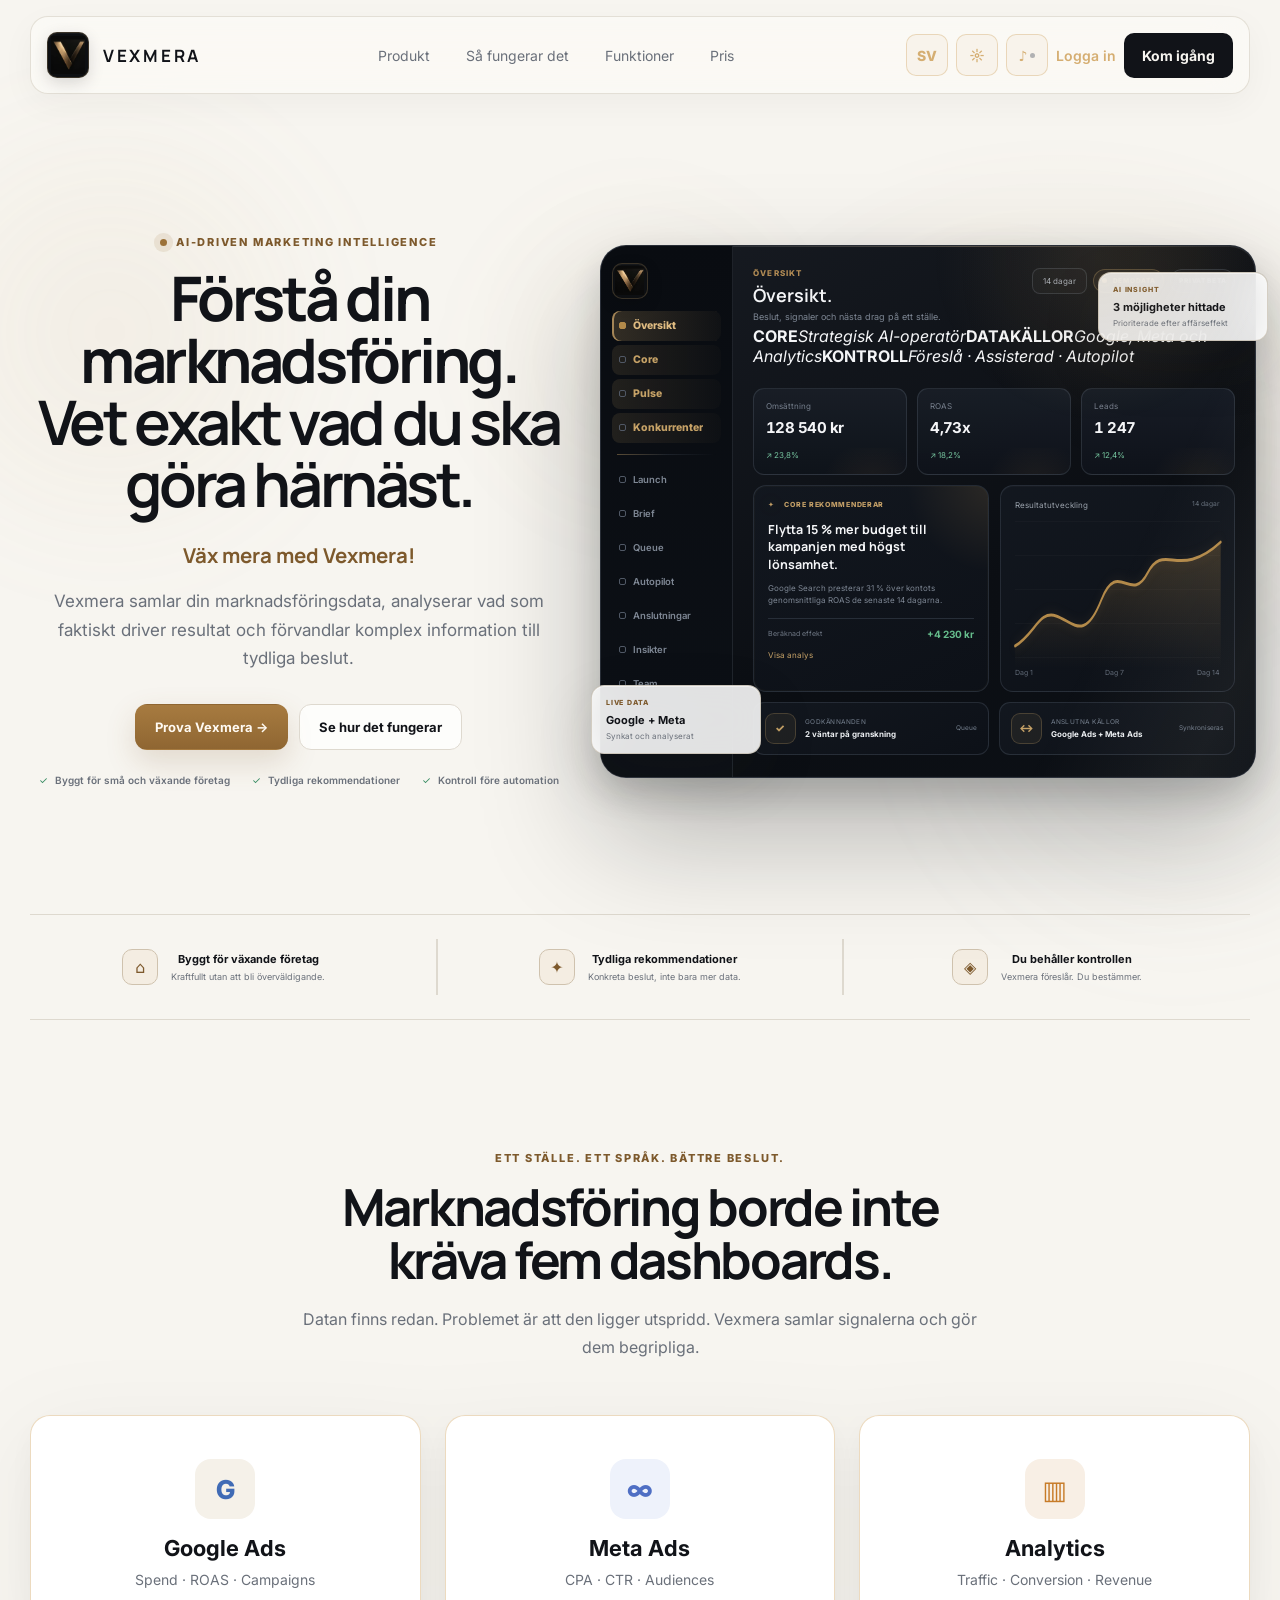
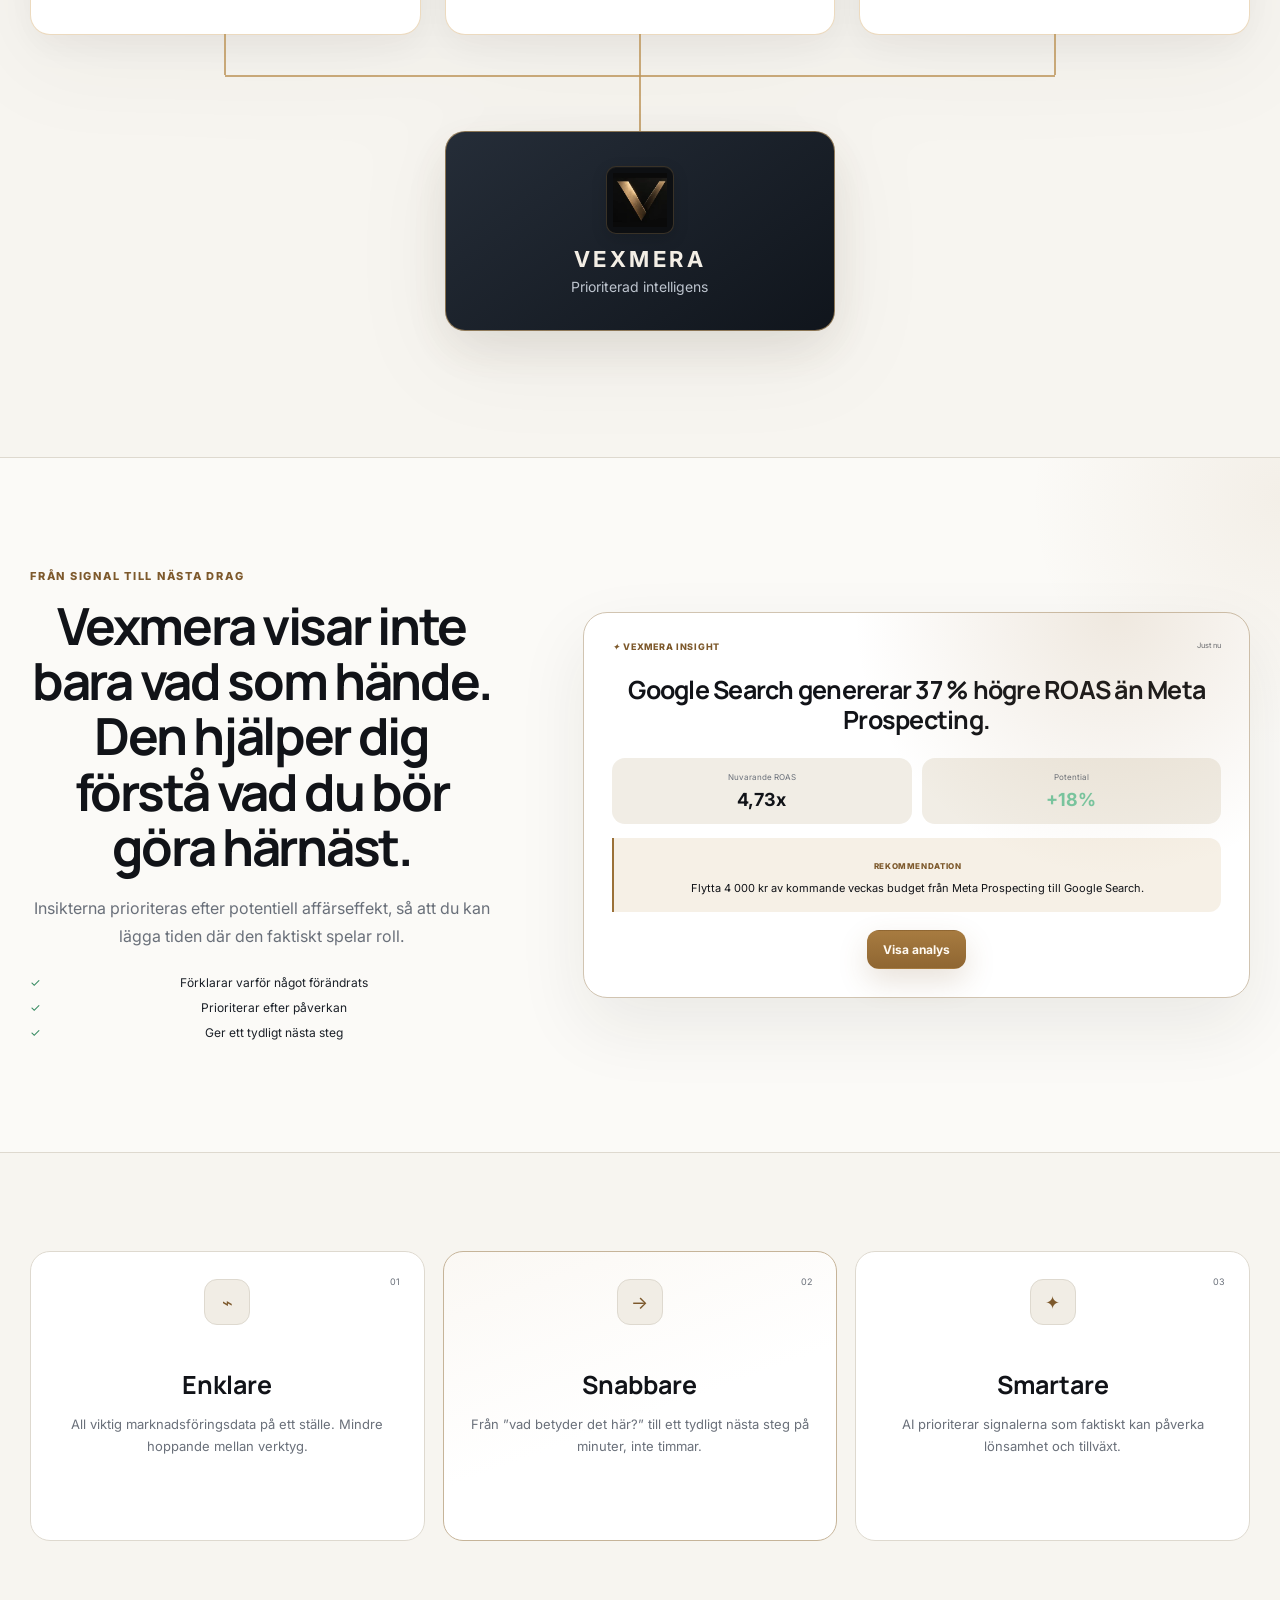
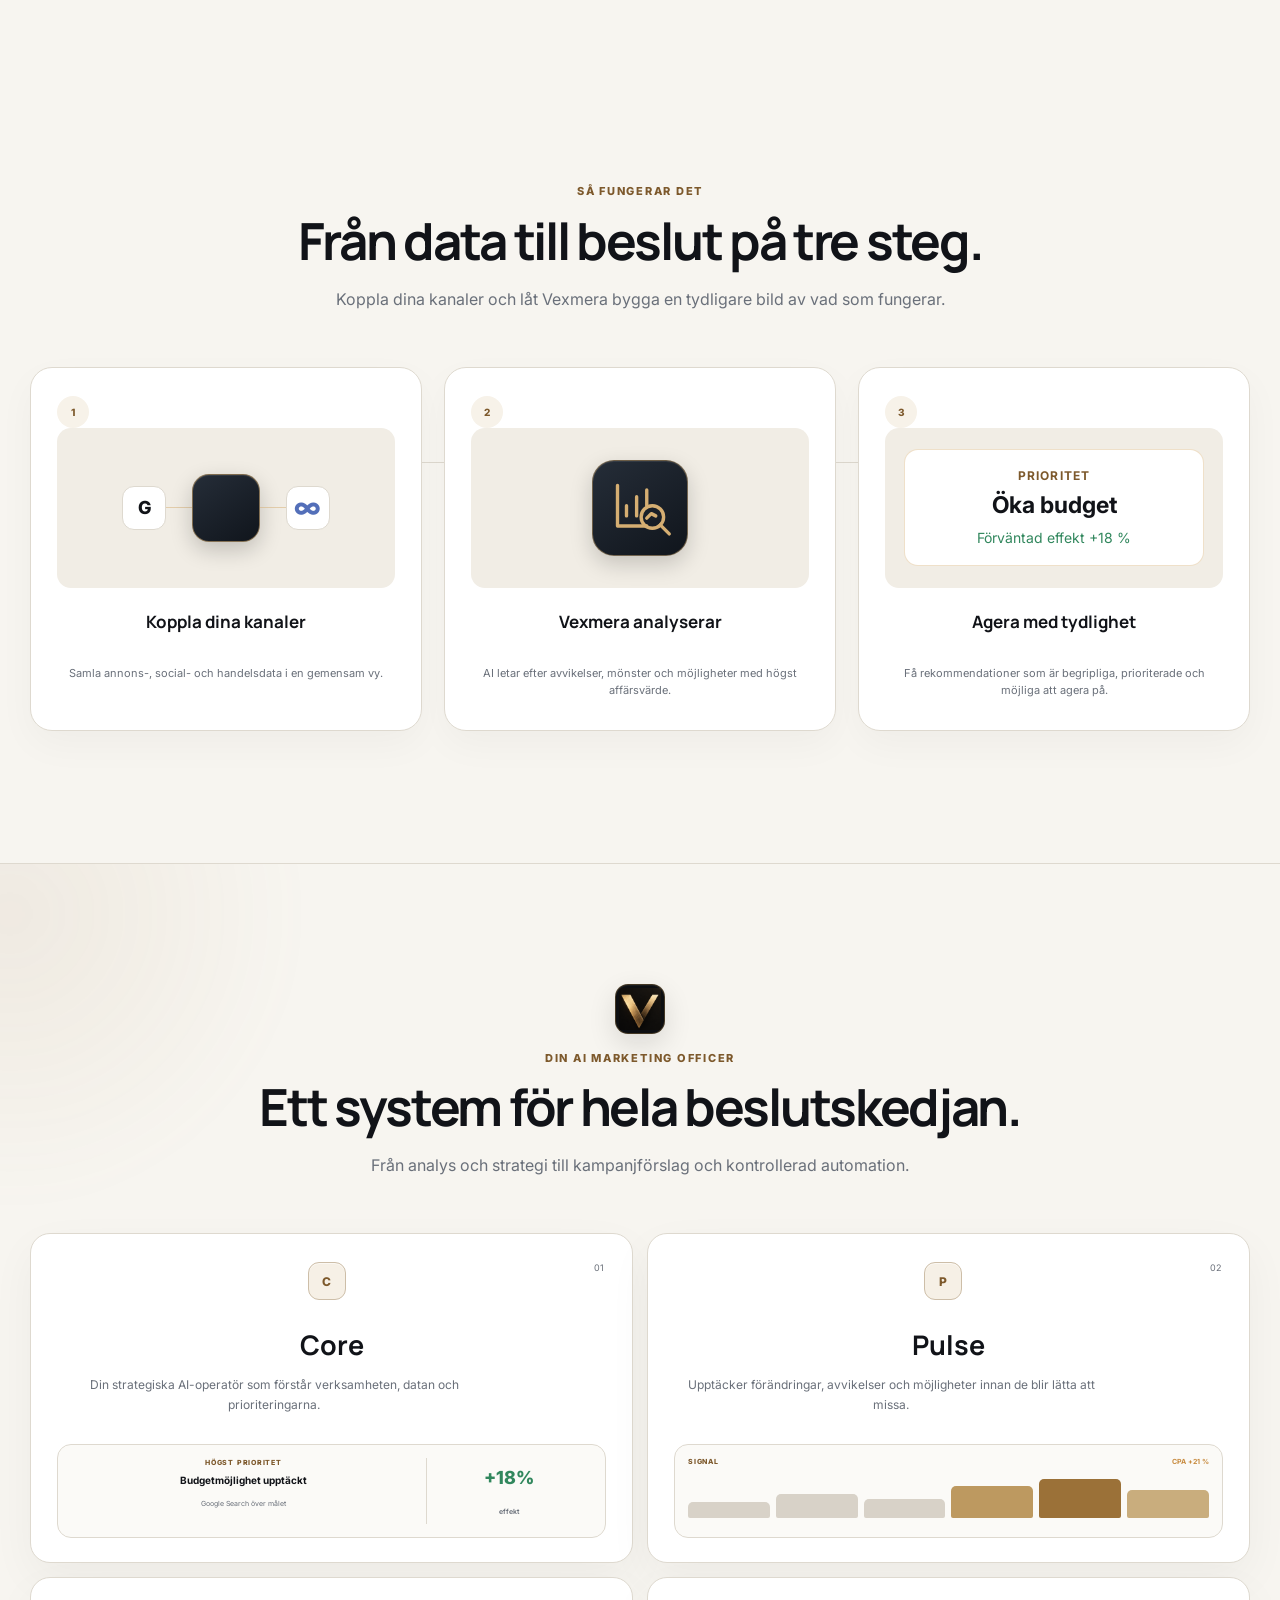
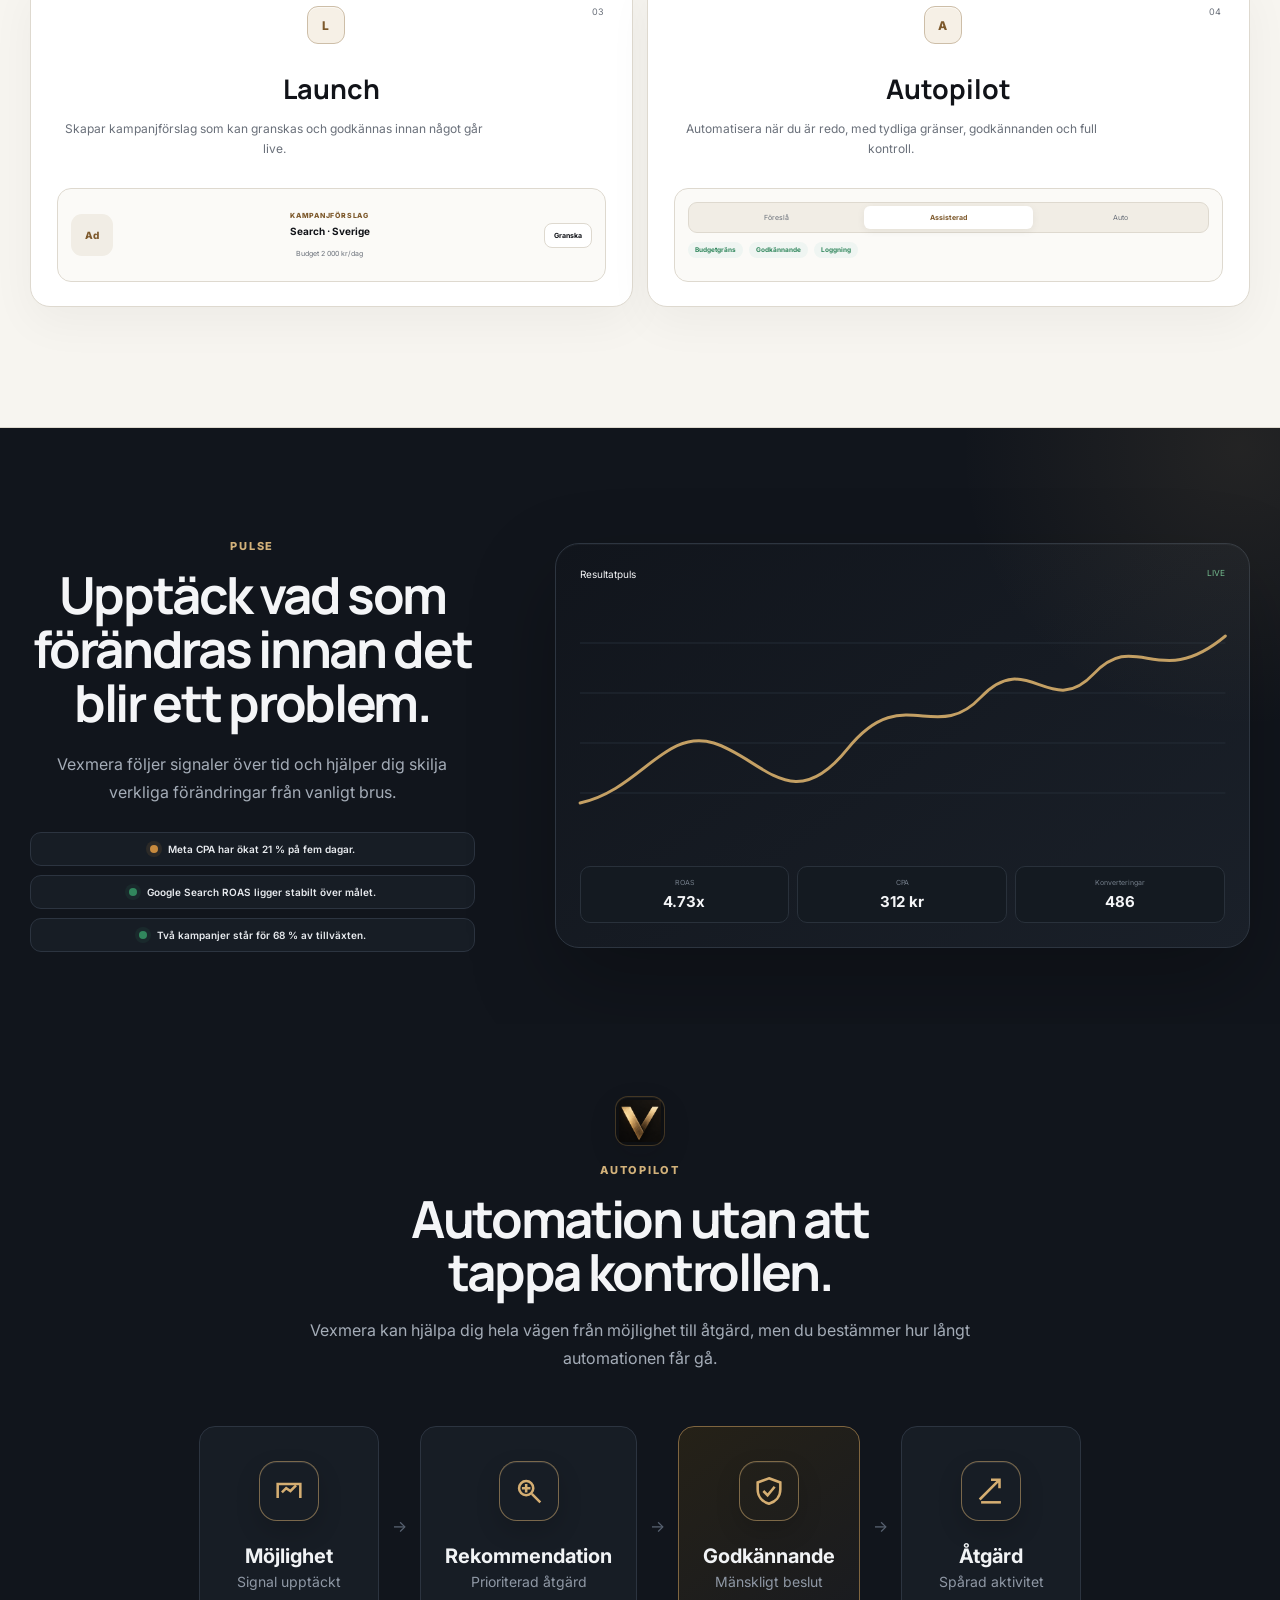
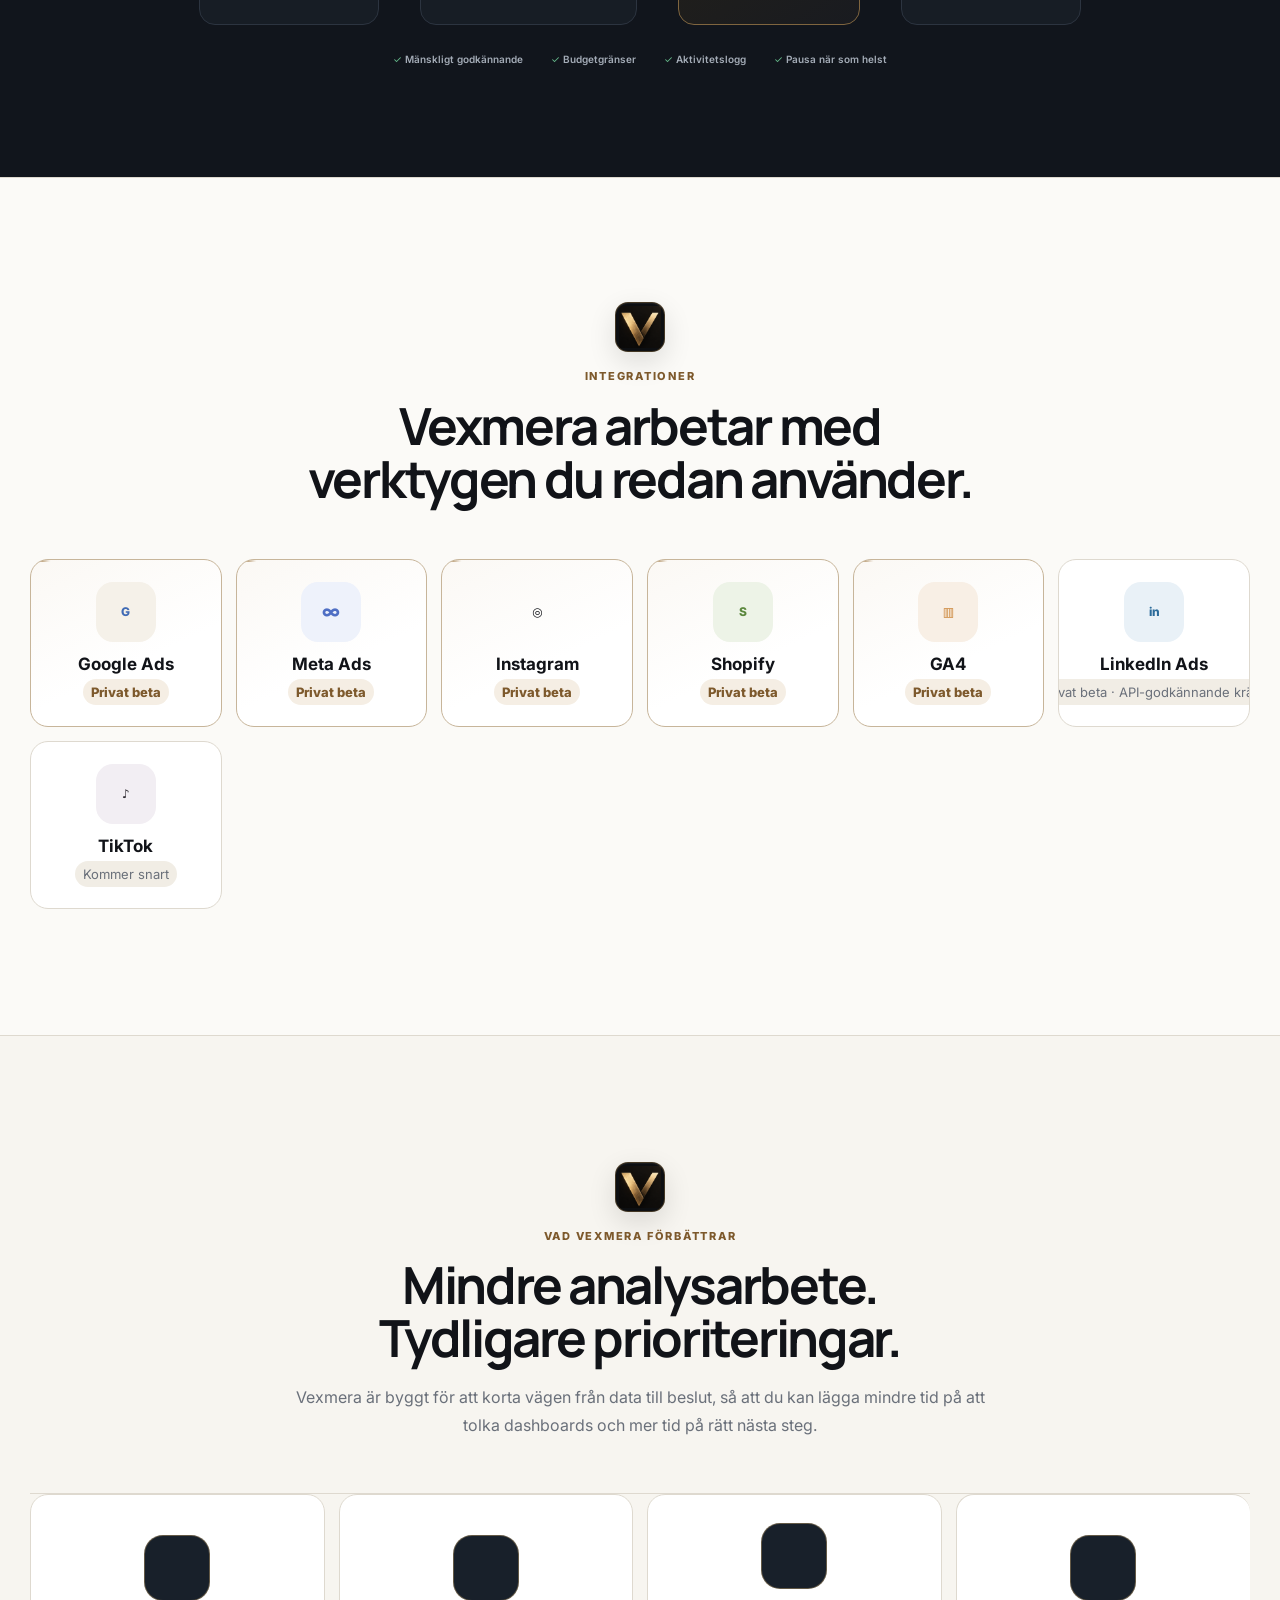
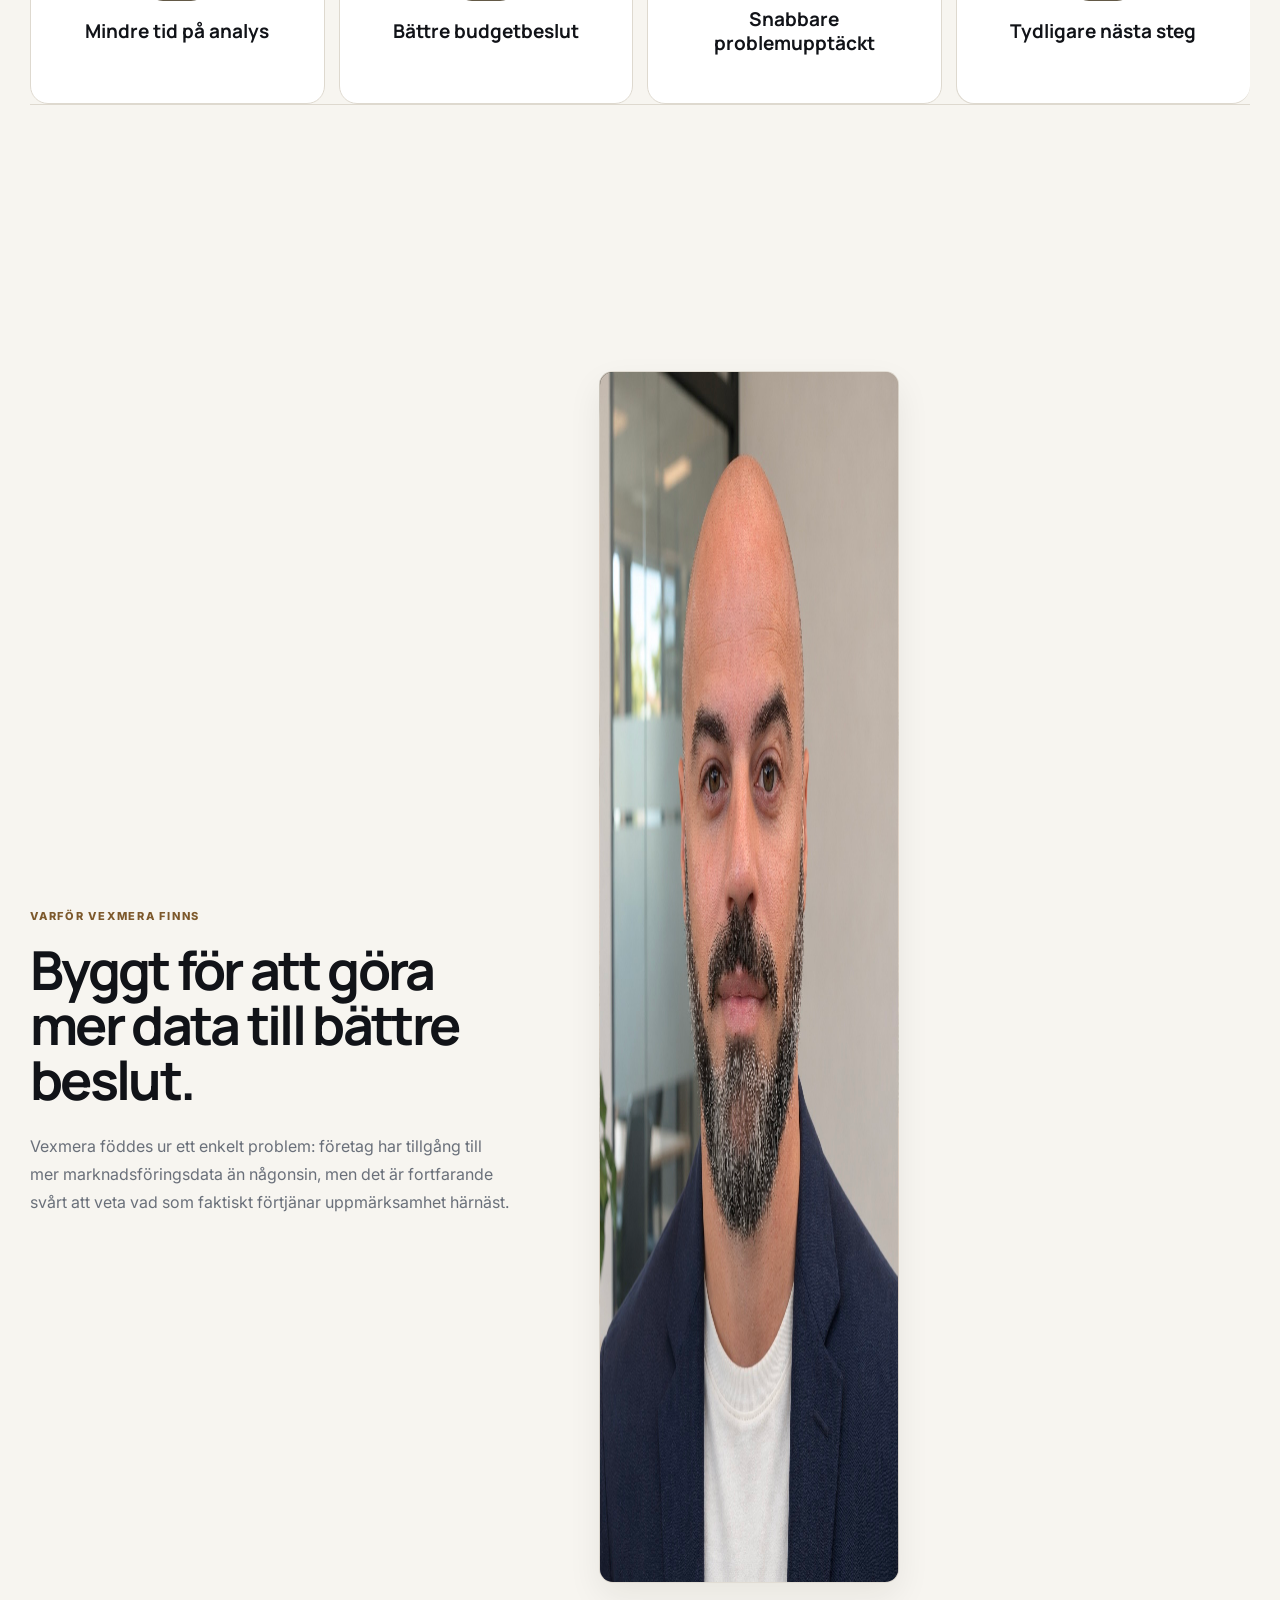
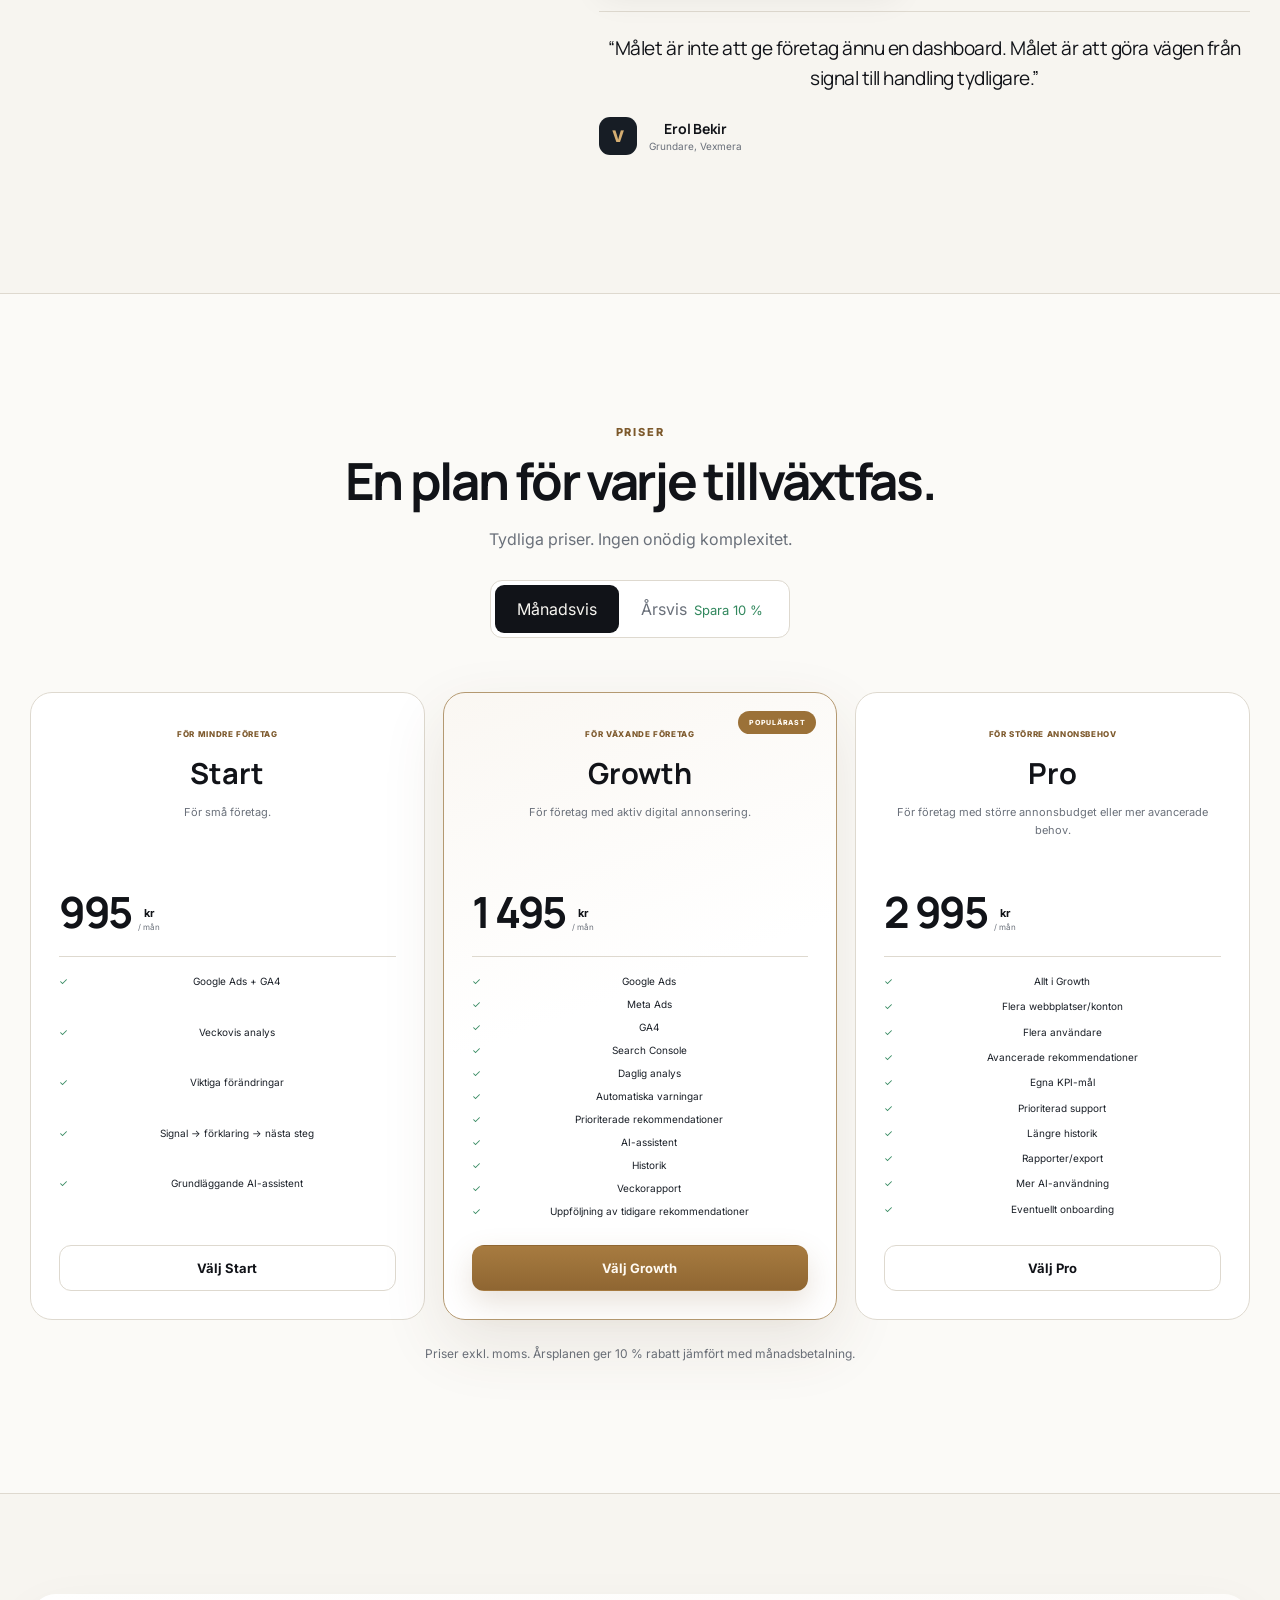
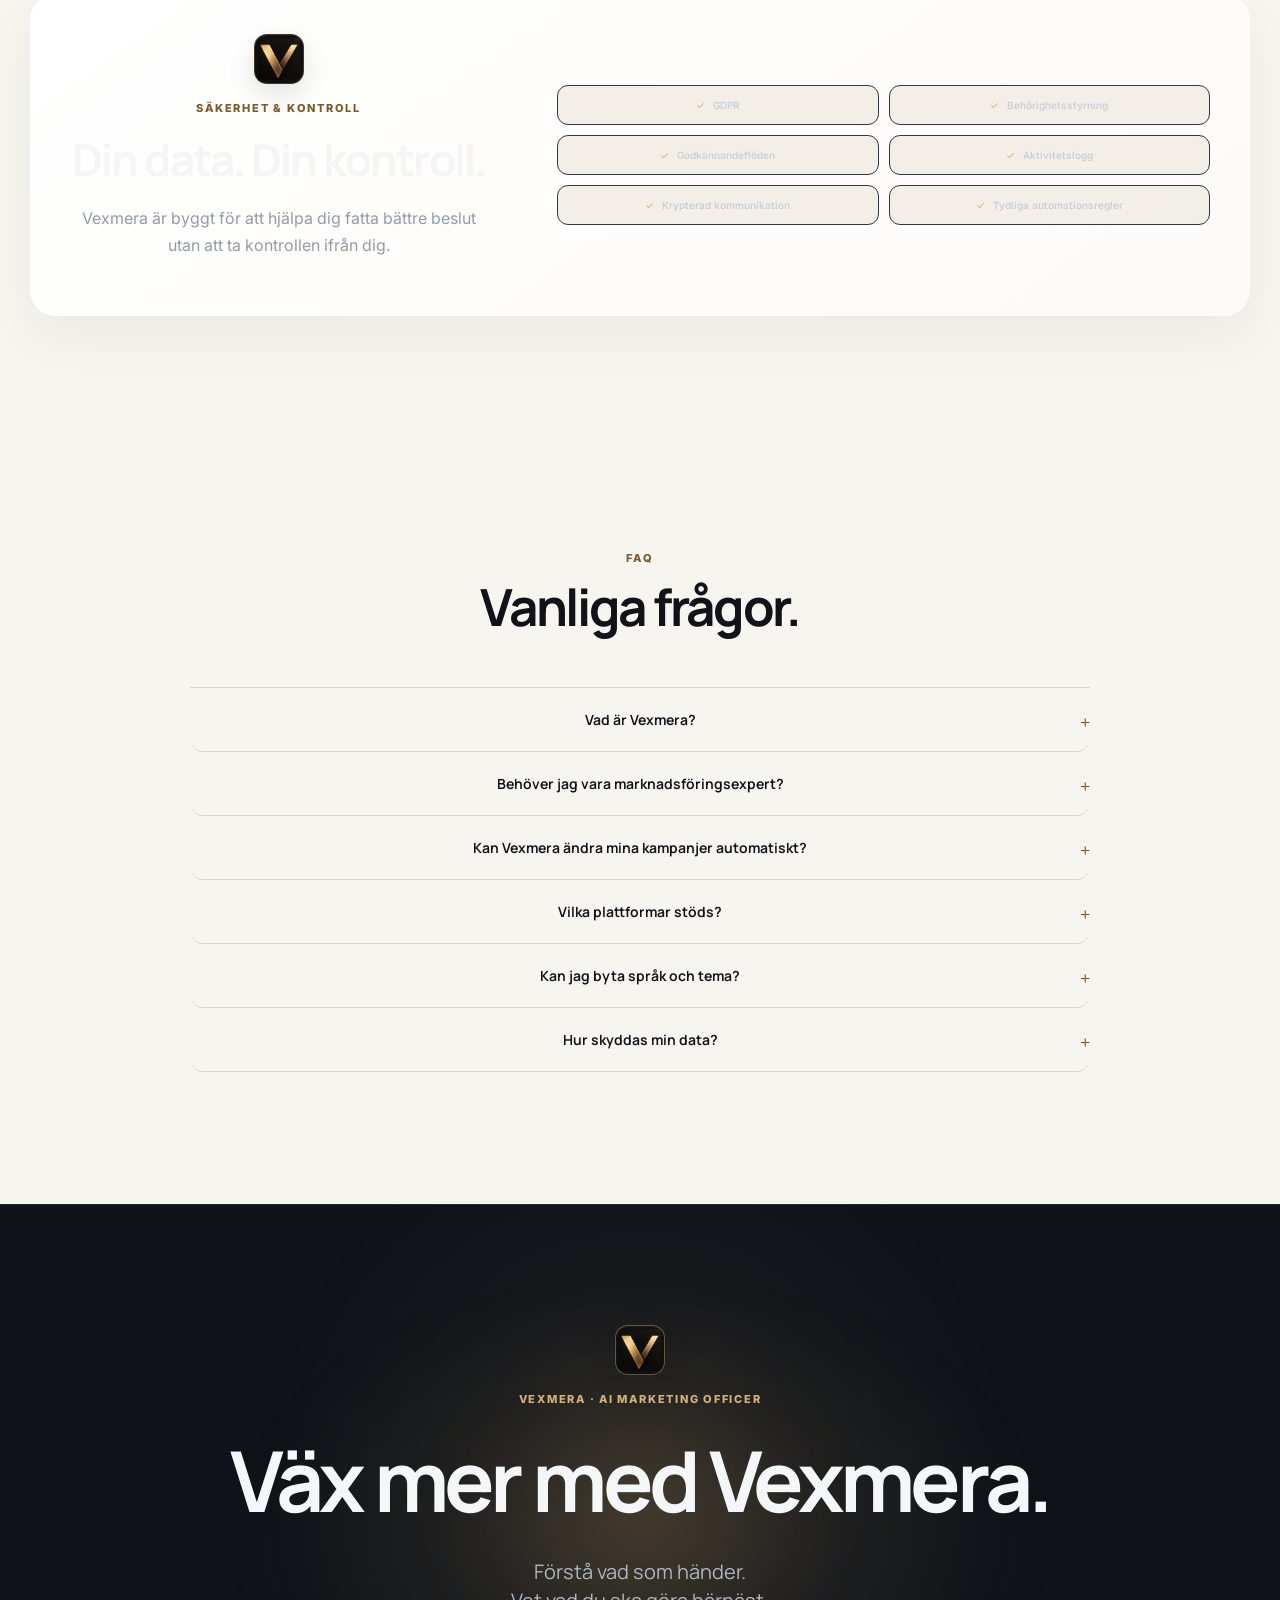
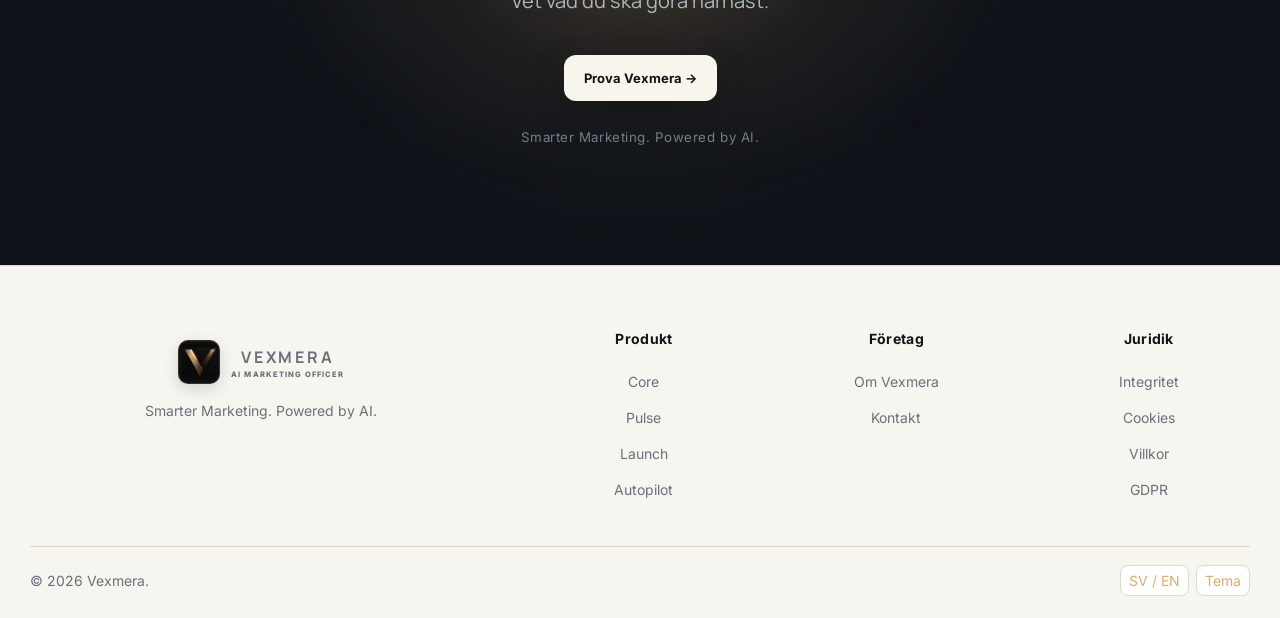
==== commit 814dabad: "Fix legal footer links and add deployment verification with pilot test plan" ====
--- a/static/landing.html
+++ b/static/landing.html
@@ -317,8 +317,8 @@
     <div class="section-wrap footer-grid">
       <div class="footer-brand"><a class="brand" href="#top"><span class="brand-mark"><svg viewBox="0 0 48 48"><path d="M7 9.5 20.7 38h6.6L41 9.5h-7.9L24 29.4 14.9 9.5H7Z" fill="currentColor"/></svg></span><span class="brand-copy"><strong>VEXMERA</strong><small>AI MARKETING OFFICER</small></span></a><p>Smarter Marketing. Powered by AI.</p></div>
       <div><strong data-i18n="footer.product">Produkt</strong><a href="#funktioner">Core</a><a href="#funktioner">Pulse</a><a href="#funktioner">Launch</a><a href="#funktioner">Autopilot</a></div>
-      <div><strong data-i18n="footer.company">Företag</strong><a href="#produkt" data-i18n="footer.about">Om Vexmera</a><a href="mailto:hello@vexmera.se" data-i18n="footer.contact">Kontakt</a></div>
-      <div><strong data-i18n="footer.legal">Juridik</strong><a href="#" data-i18n="footer.privacy">Integritet</a><a href="#" data-i18n="footer.cookies">Cookies</a><a href="#" data-i18n="footer.terms">Villkor</a><a href="#">GDPR</a></div>
+      <div><strong data-i18n="footer.company">Företag</strong><a href="#produkt" data-i18n="footer.about">Om Vexmera</a><a href="mailto:vexmera.platform@gmail.com" data-i18n="footer.contact">Kontakt</a></div>
+      <div><strong data-i18n="footer.legal">Juridik</strong><a href="/privacy" data-i18n="footer.privacy">Integritet</a><a href="/privacy" data-vexmera-cookie-settings data-i18n="footer.cookies">Cookies</a><a href="/terms" data-i18n="footer.terms">Villkor</a><a href="/privacy">GDPR</a></div>
     </div>
     <div class="section-wrap footer-bottom"><span>© 2026 Vexmera.</span><div><button type="button" id="footerLanguage">SV / EN</button><button type="button" id="footerTheme" data-i18n="footer.theme">Tema</button></div></div>
   </footer>
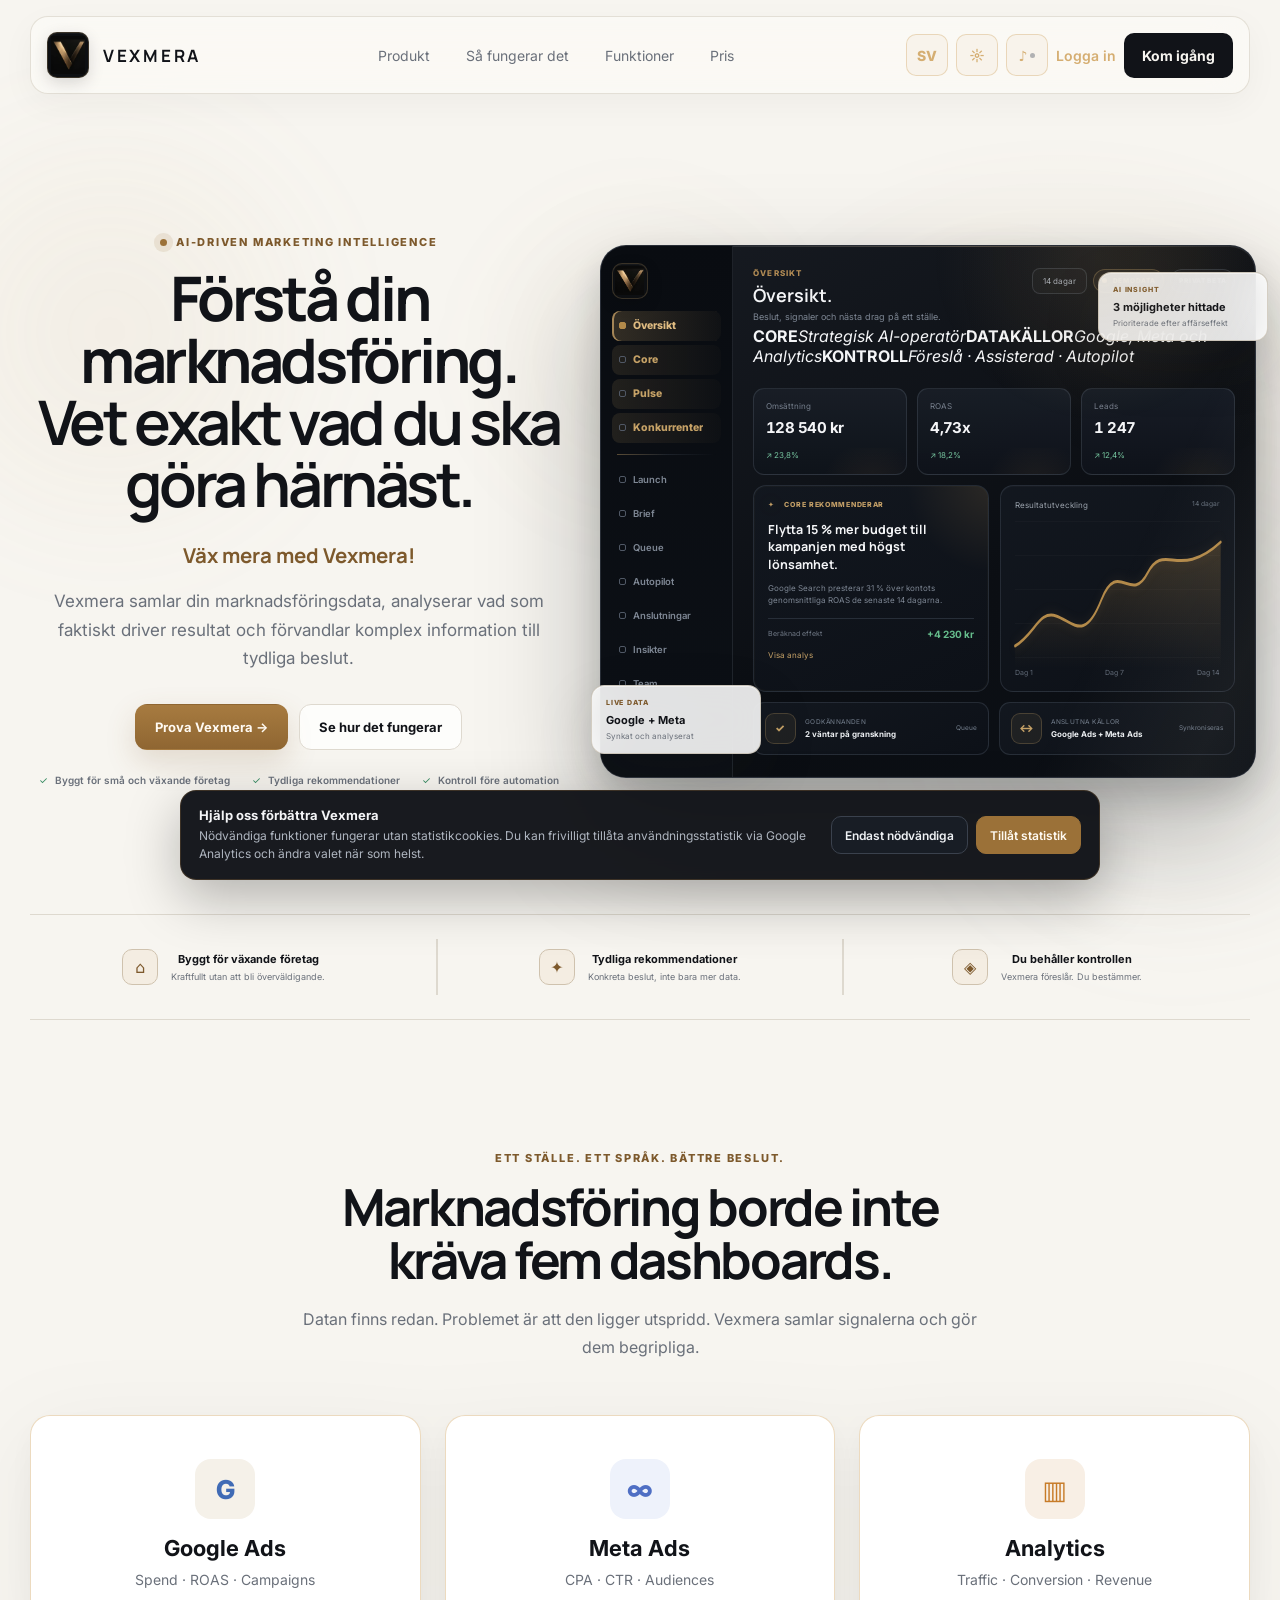
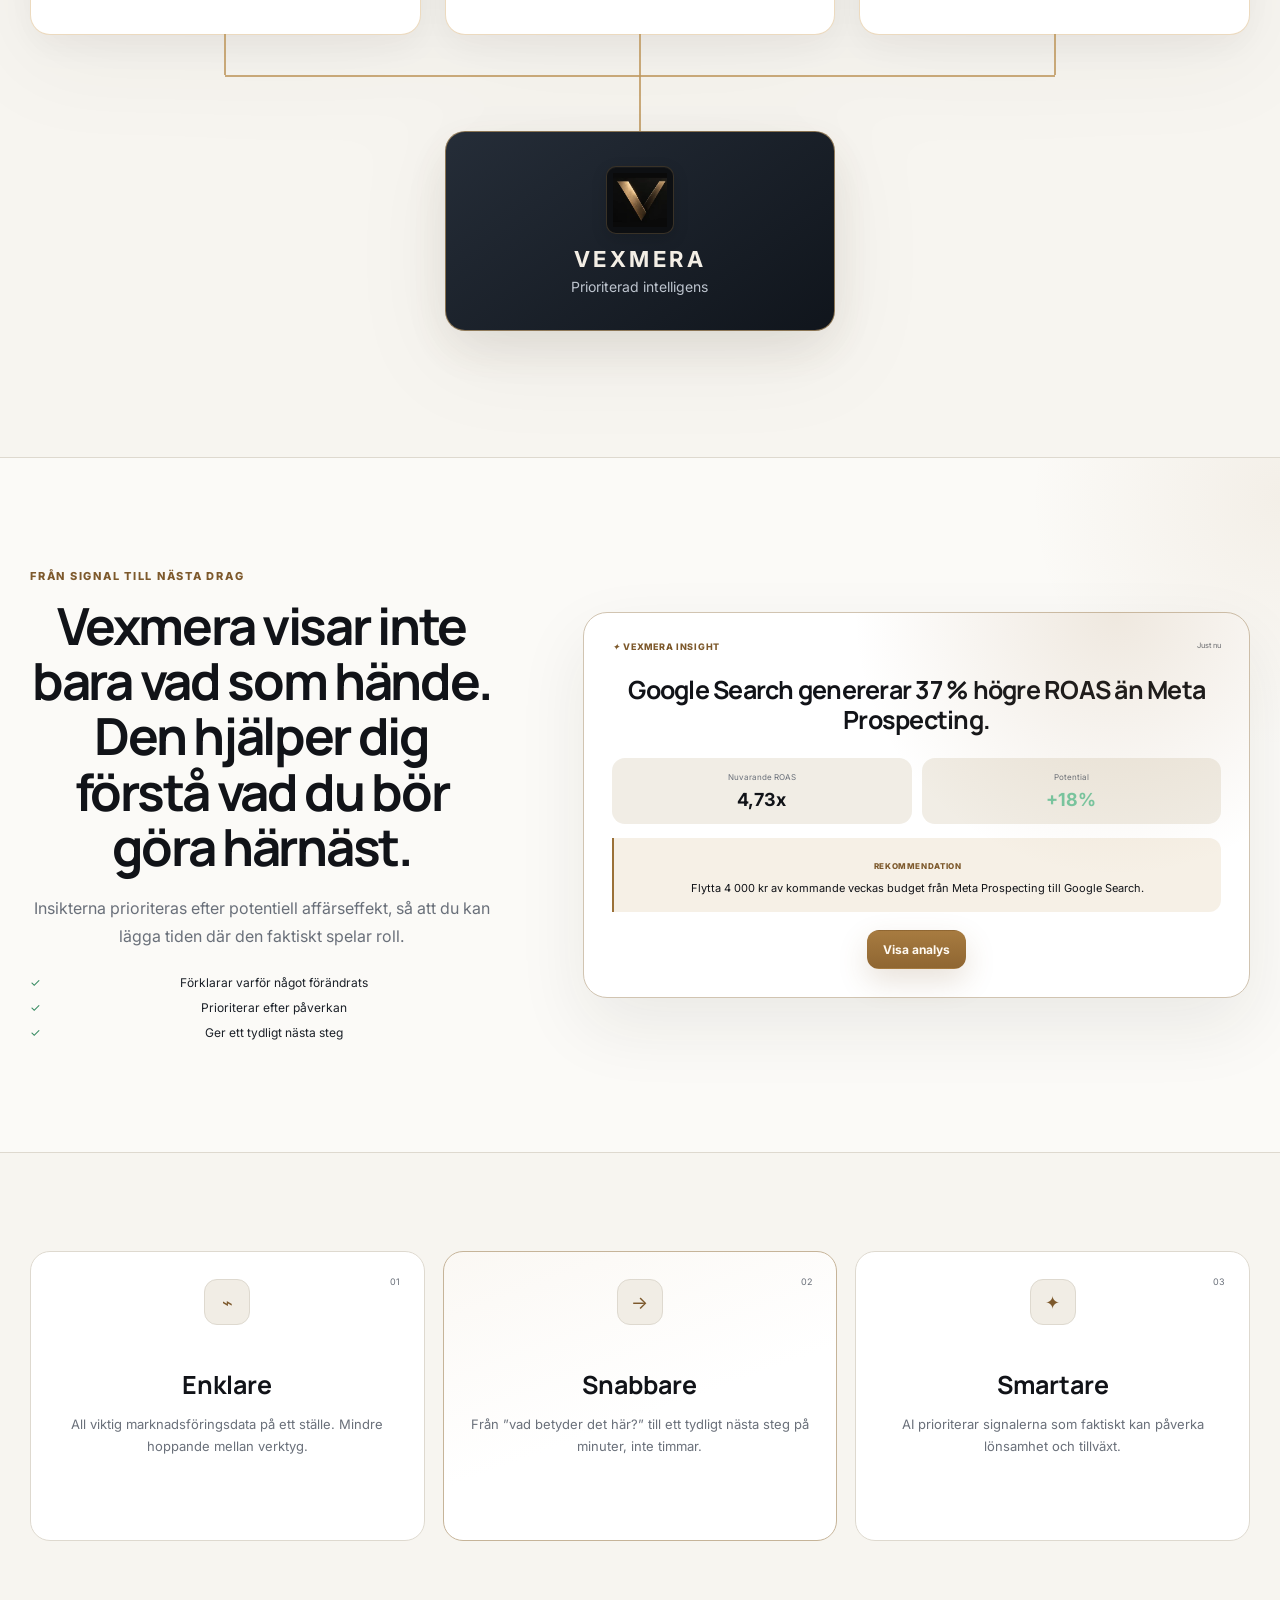
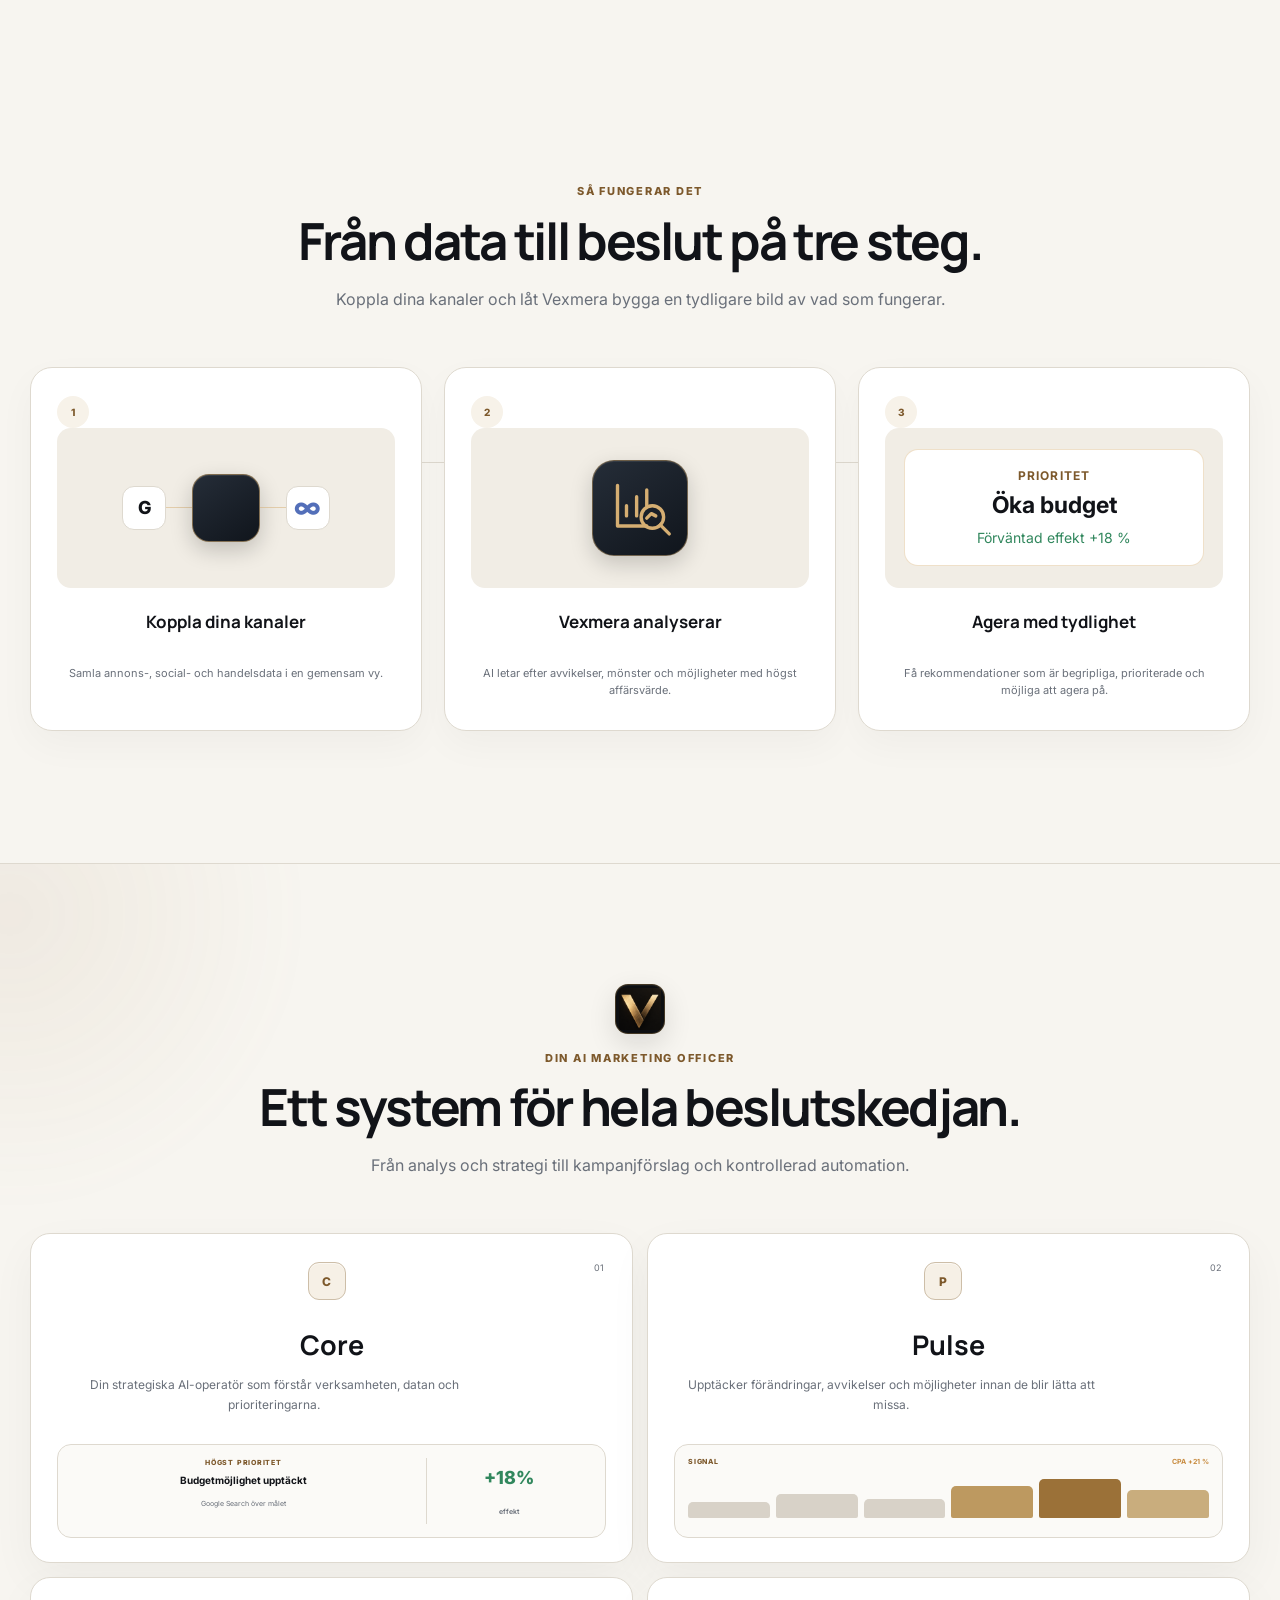
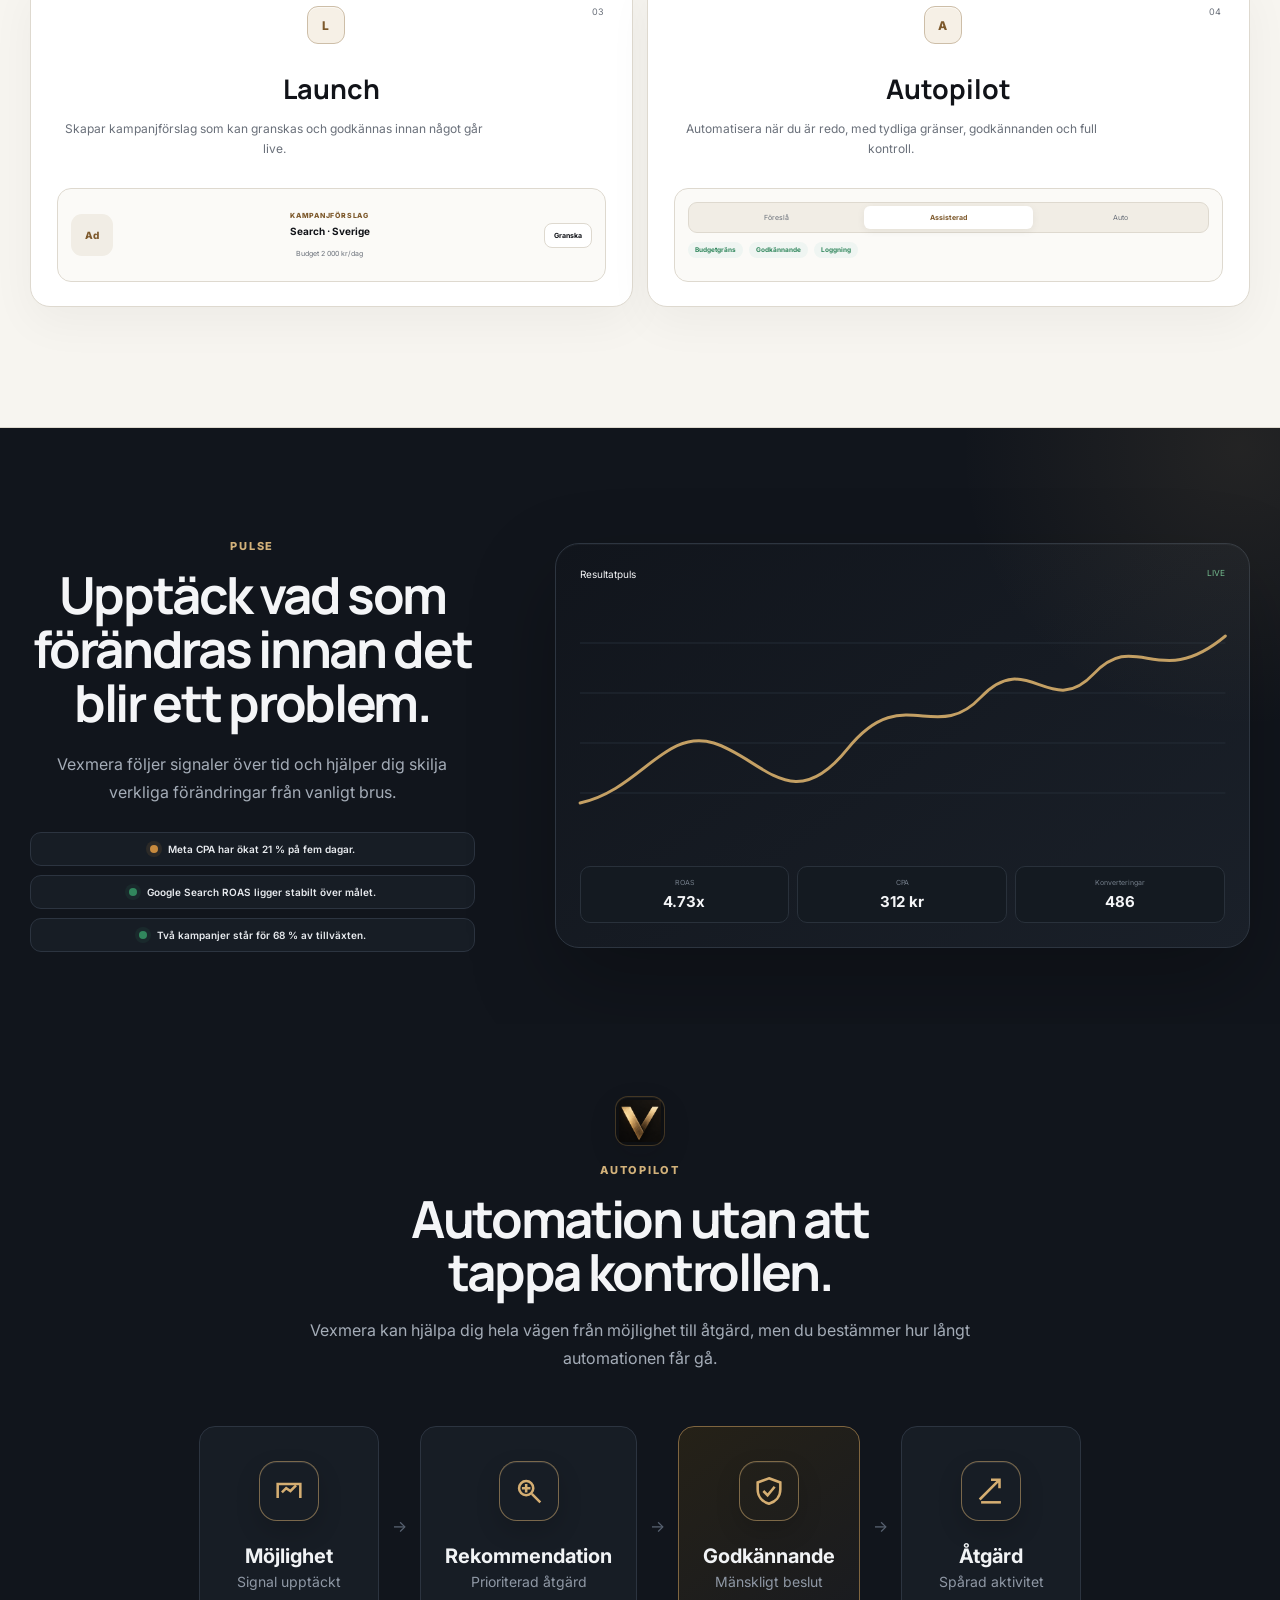
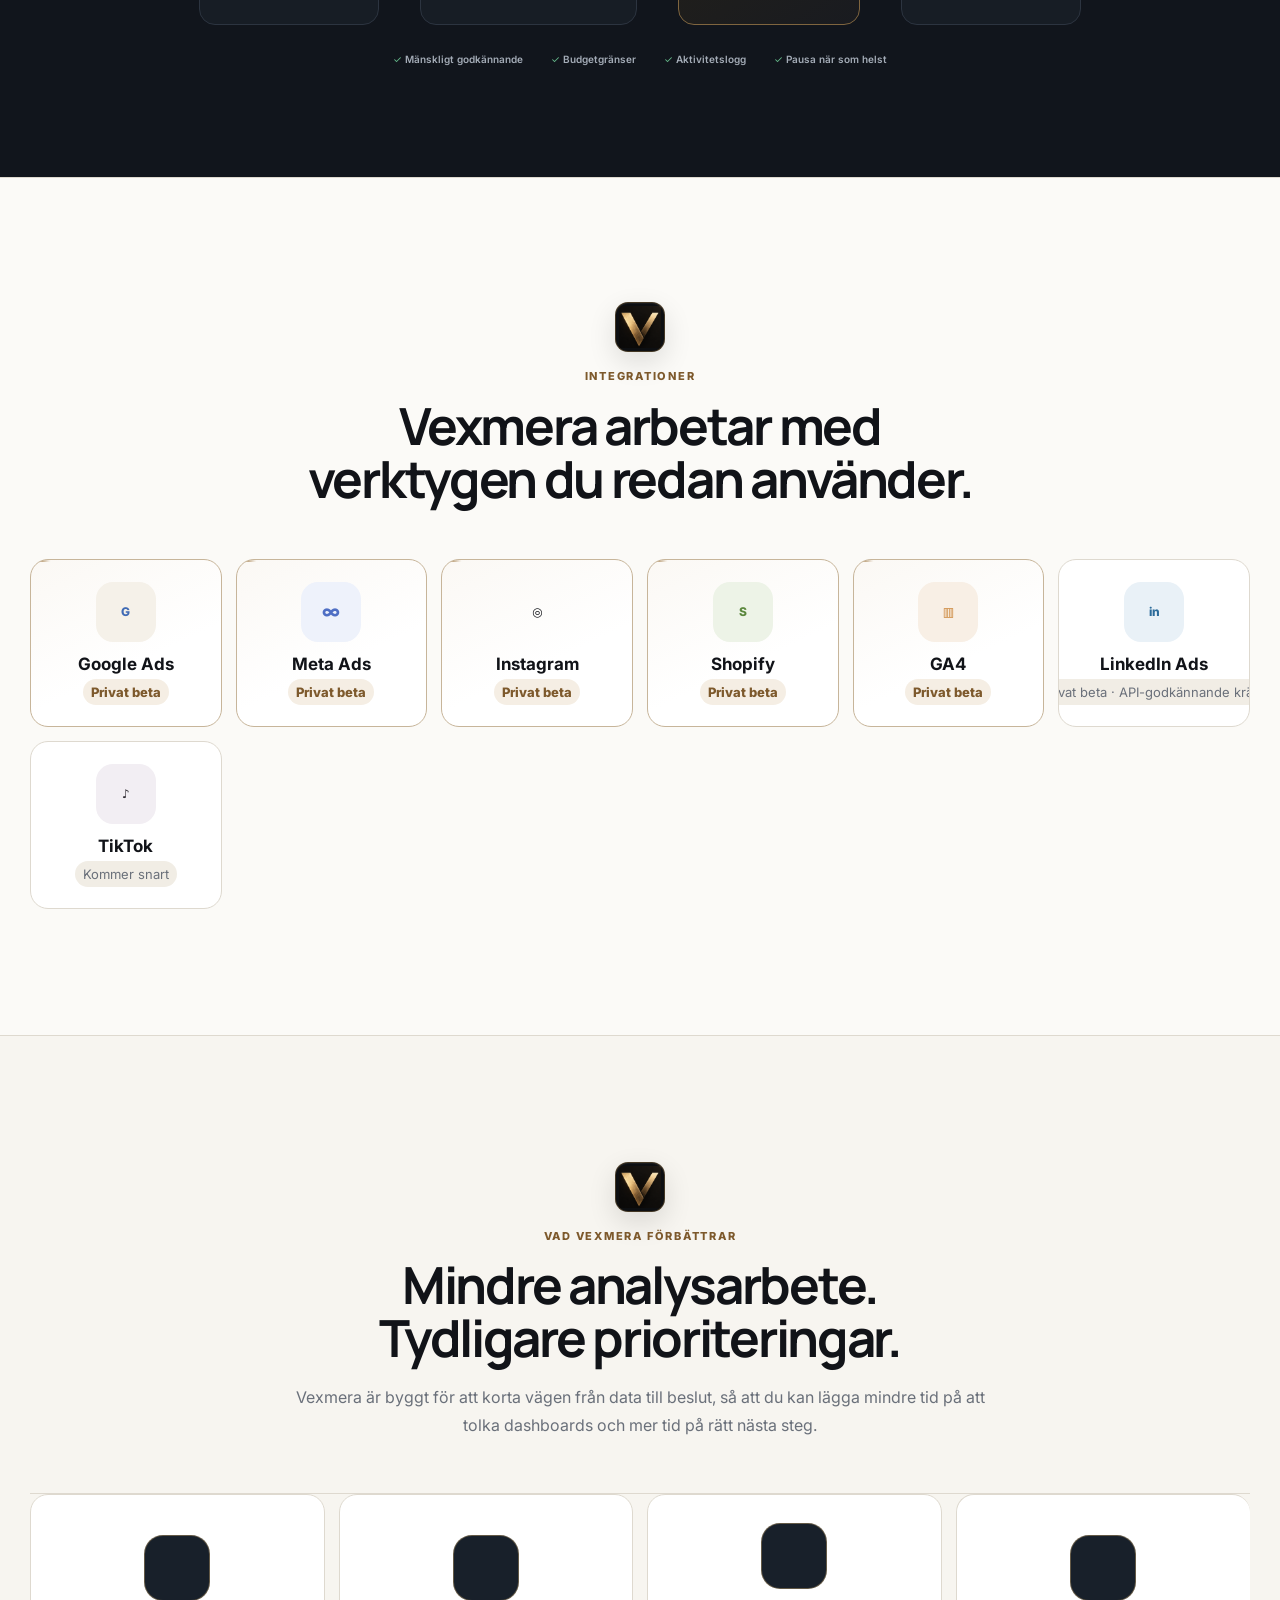
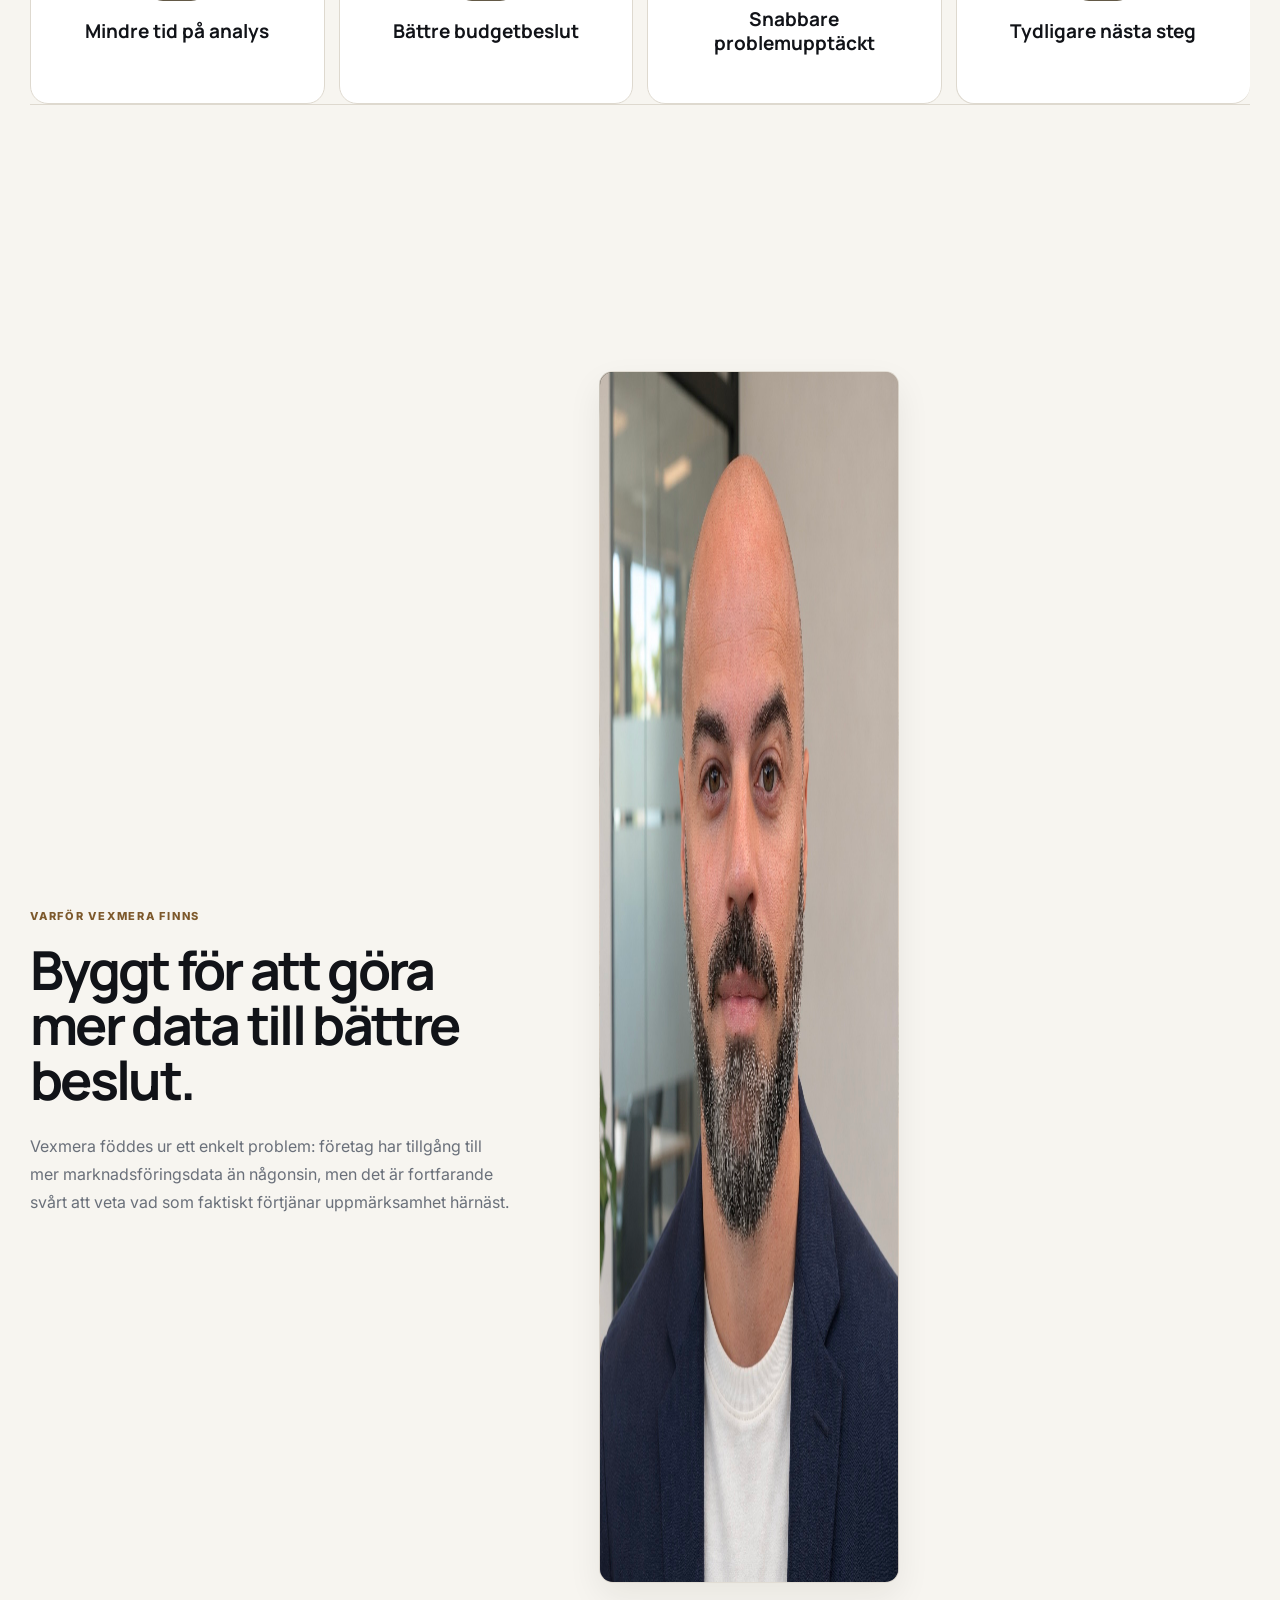
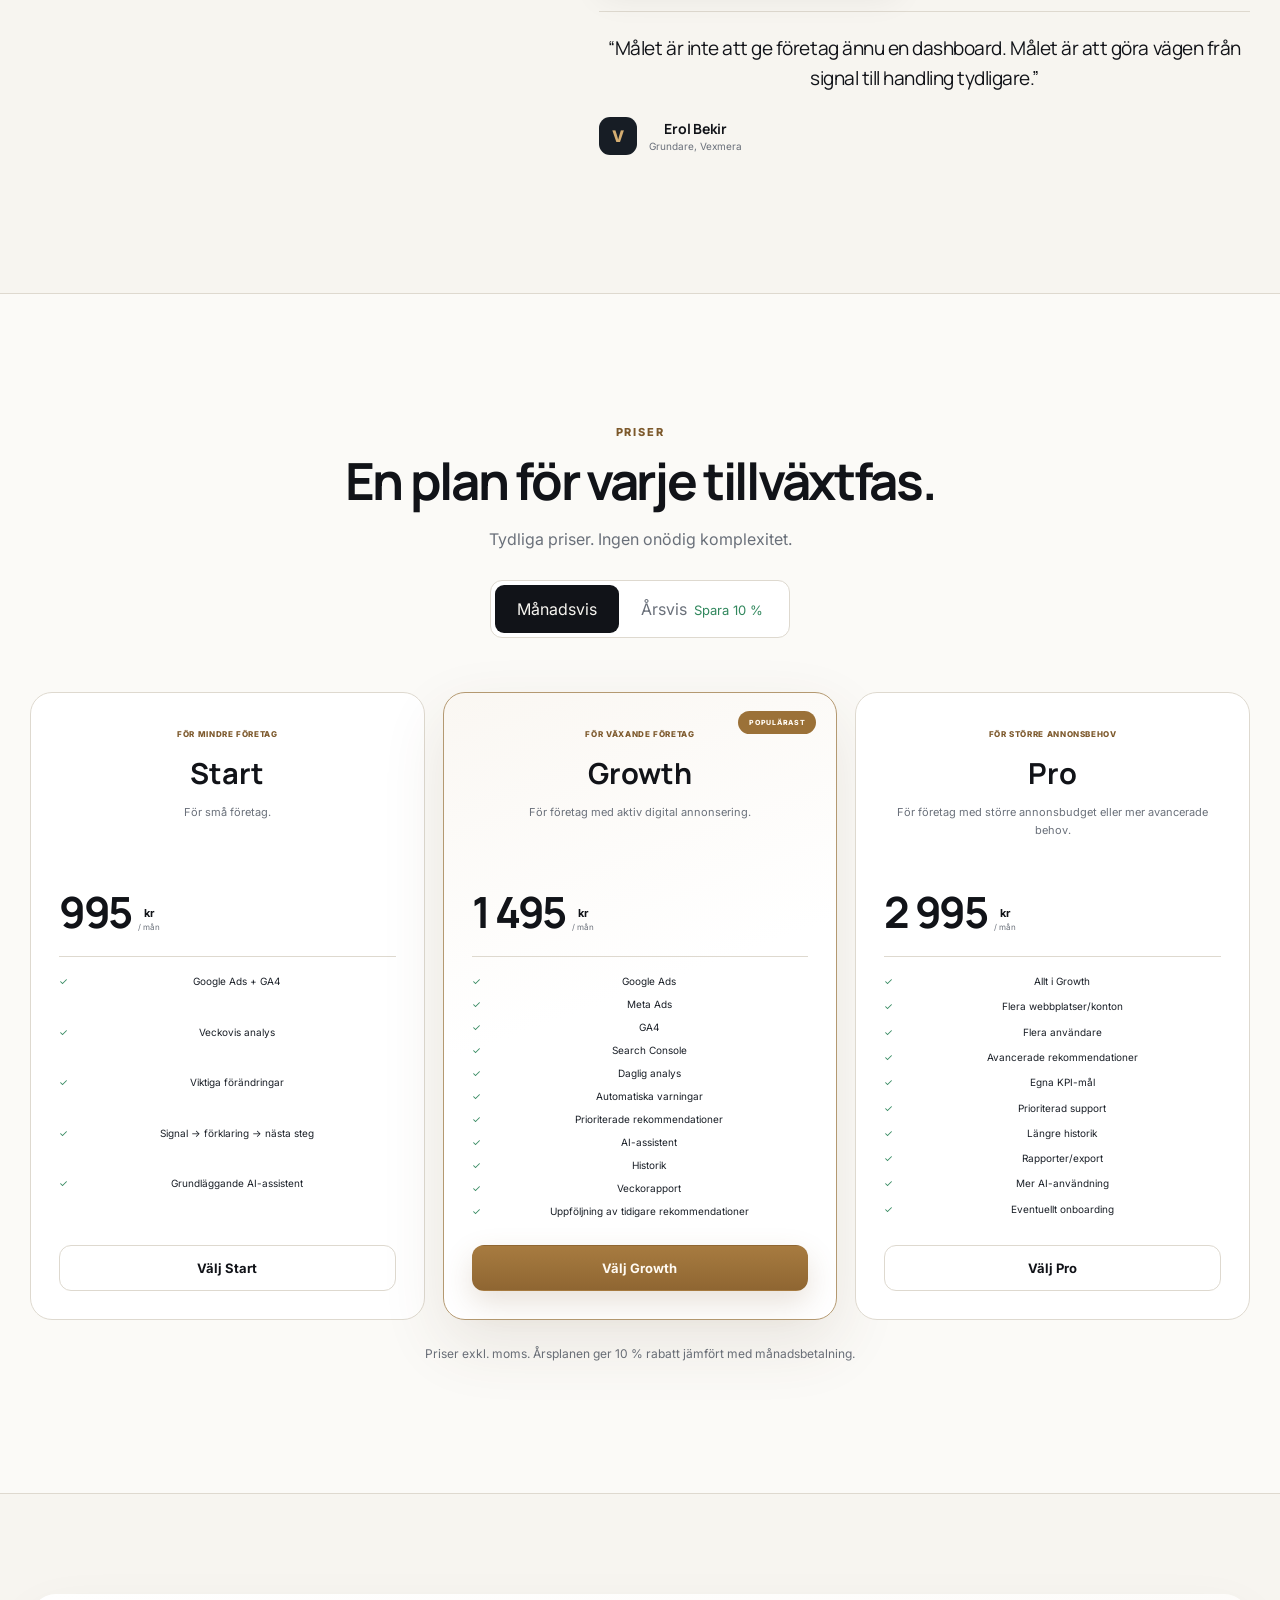
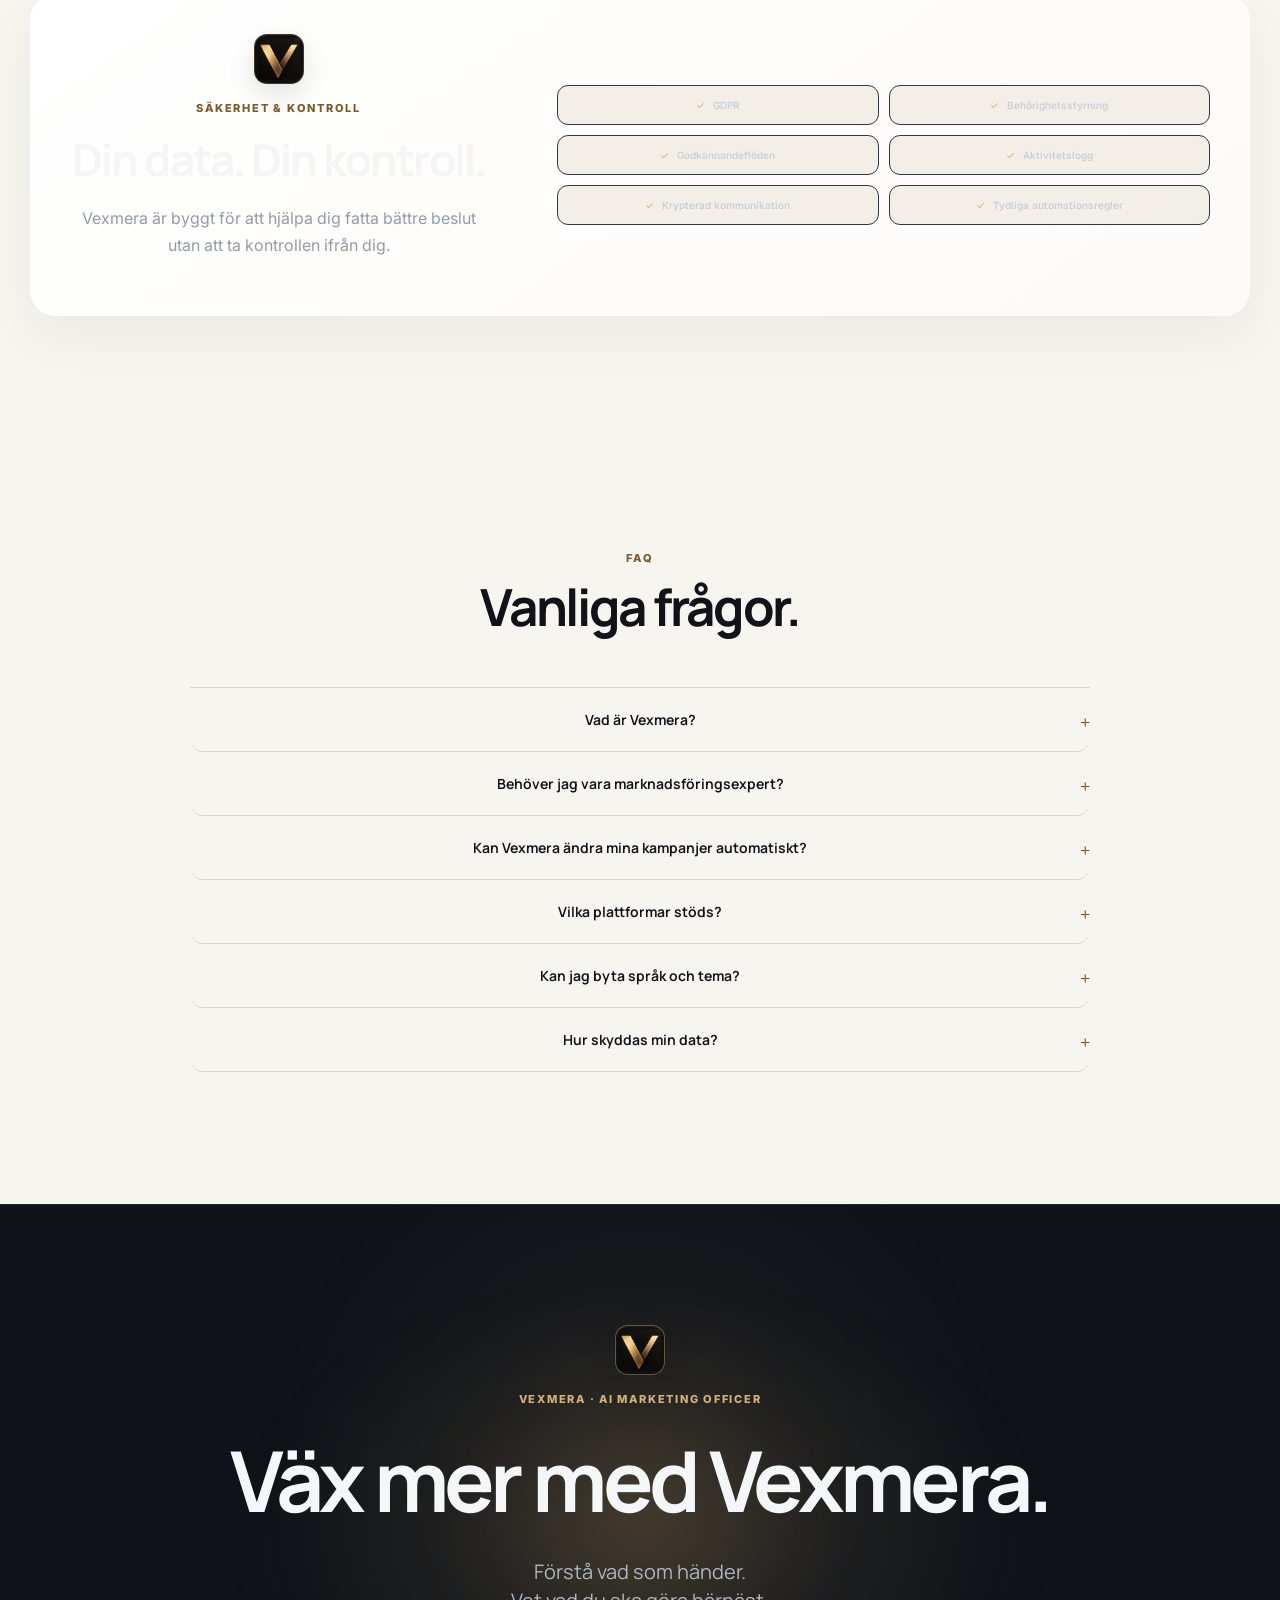
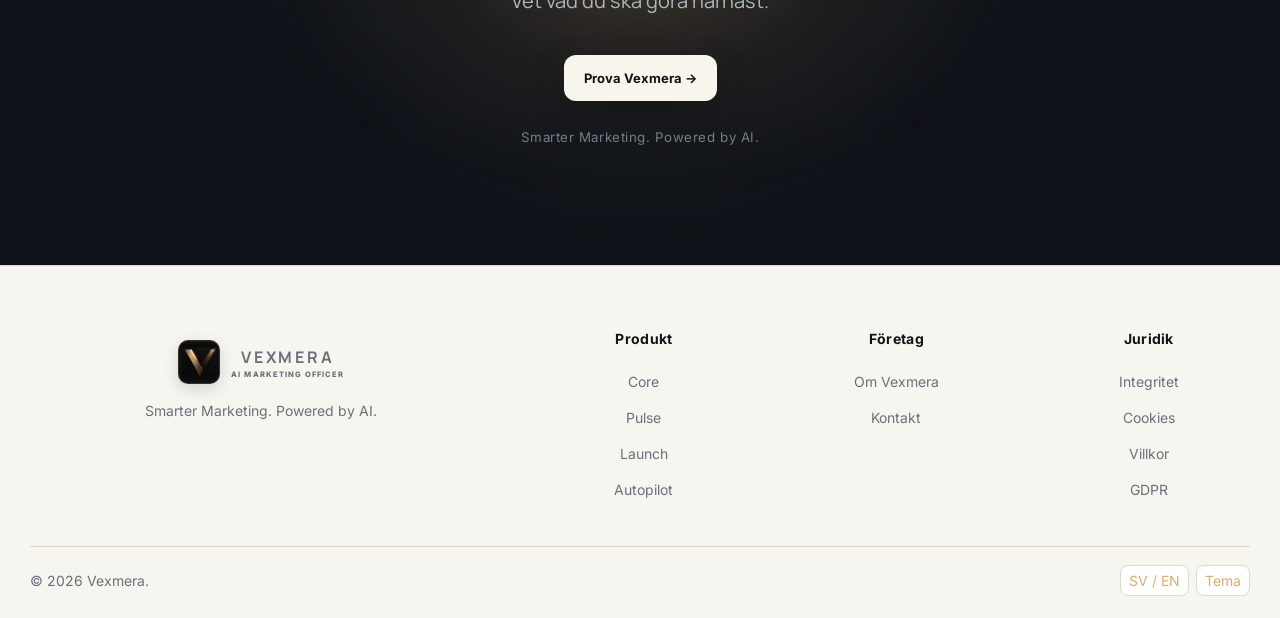
==== commit 75d80bc6: "Load consent settings runtime on public marketing page" ====
--- a/static/landing.html
+++ b/static/landing.html
@@ -323,6 +323,7 @@
     <div class="section-wrap footer-bottom"><span>© 2026 Vexmera.</span><div><button type="button" id="footerLanguage">SV / EN</button><button type="button" id="footerTheme" data-i18n="footer.theme">Tema</button></div></div>
   </footer>
 
+  <script src="/static/analytics-consent.js?v=1" defer></script>
   <script src="/static/landing.js" defer></script>
 
 <style id="vexmera-complete-polish">
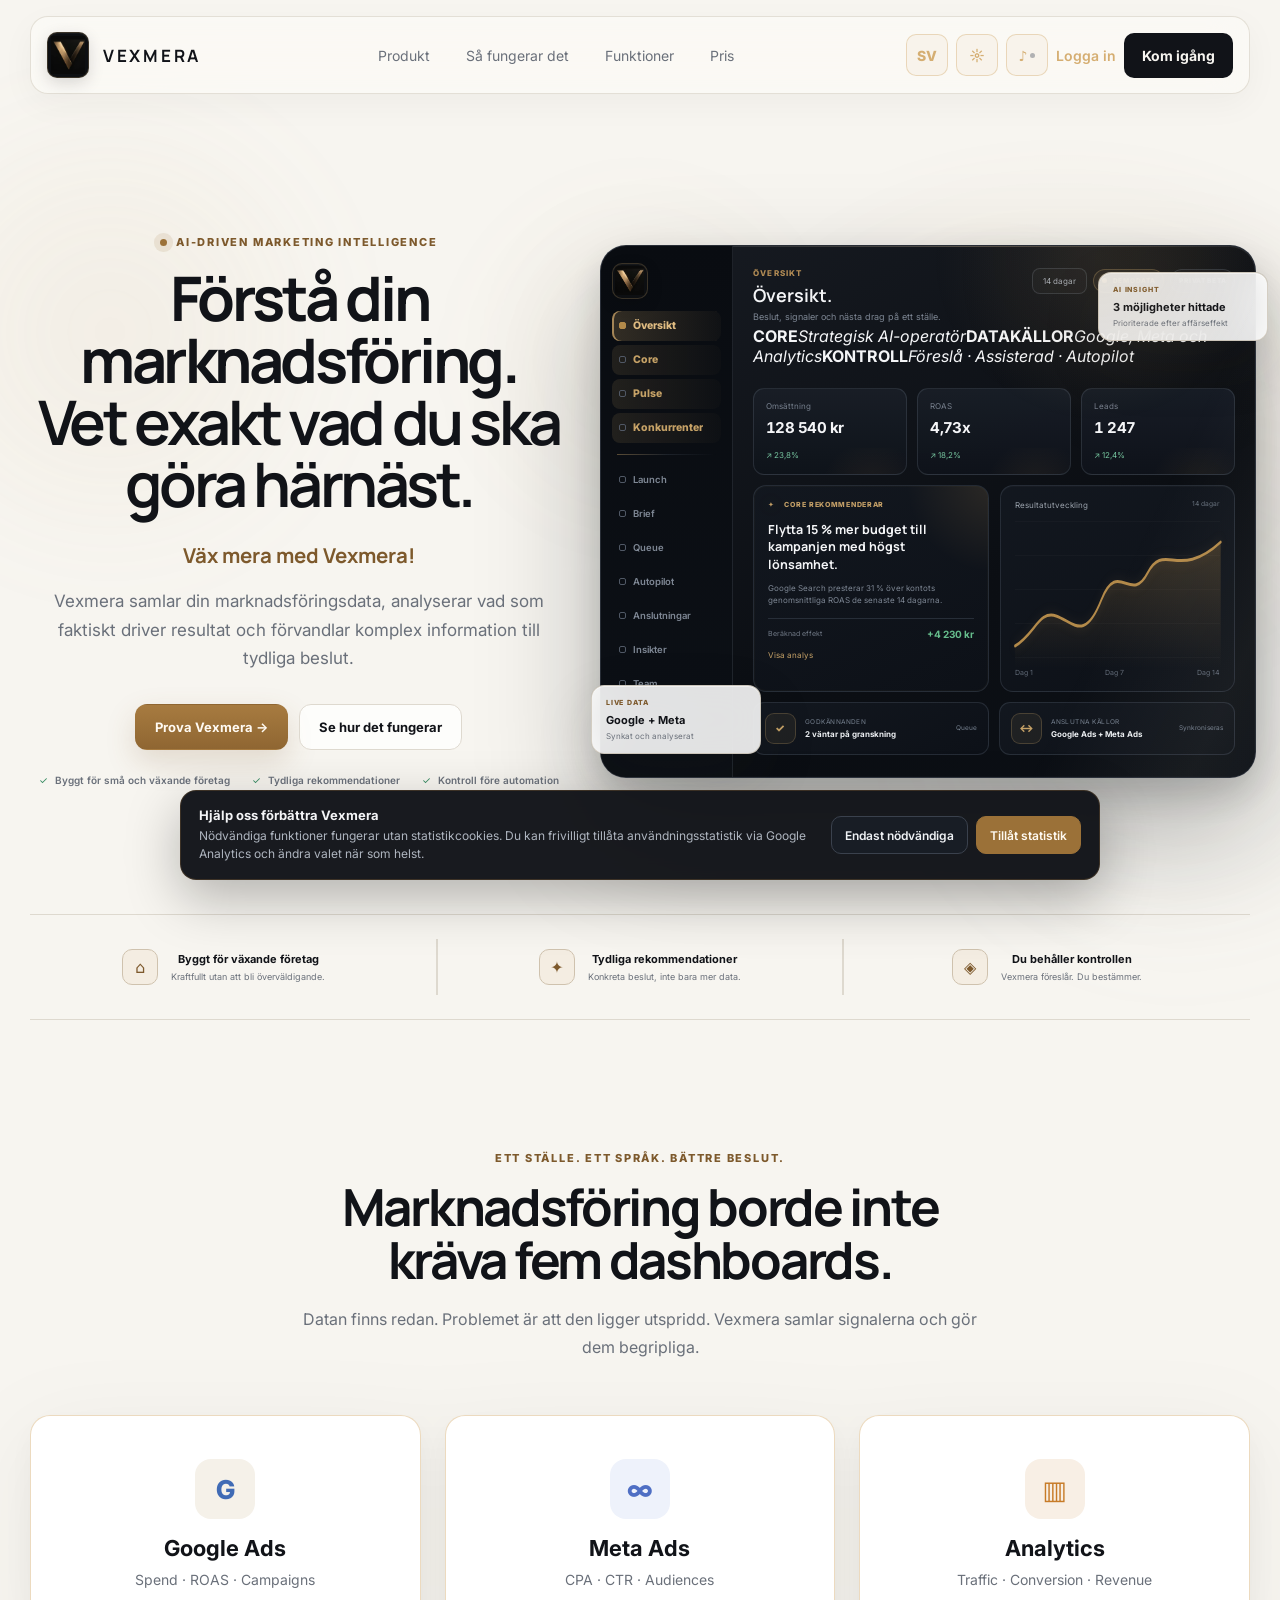
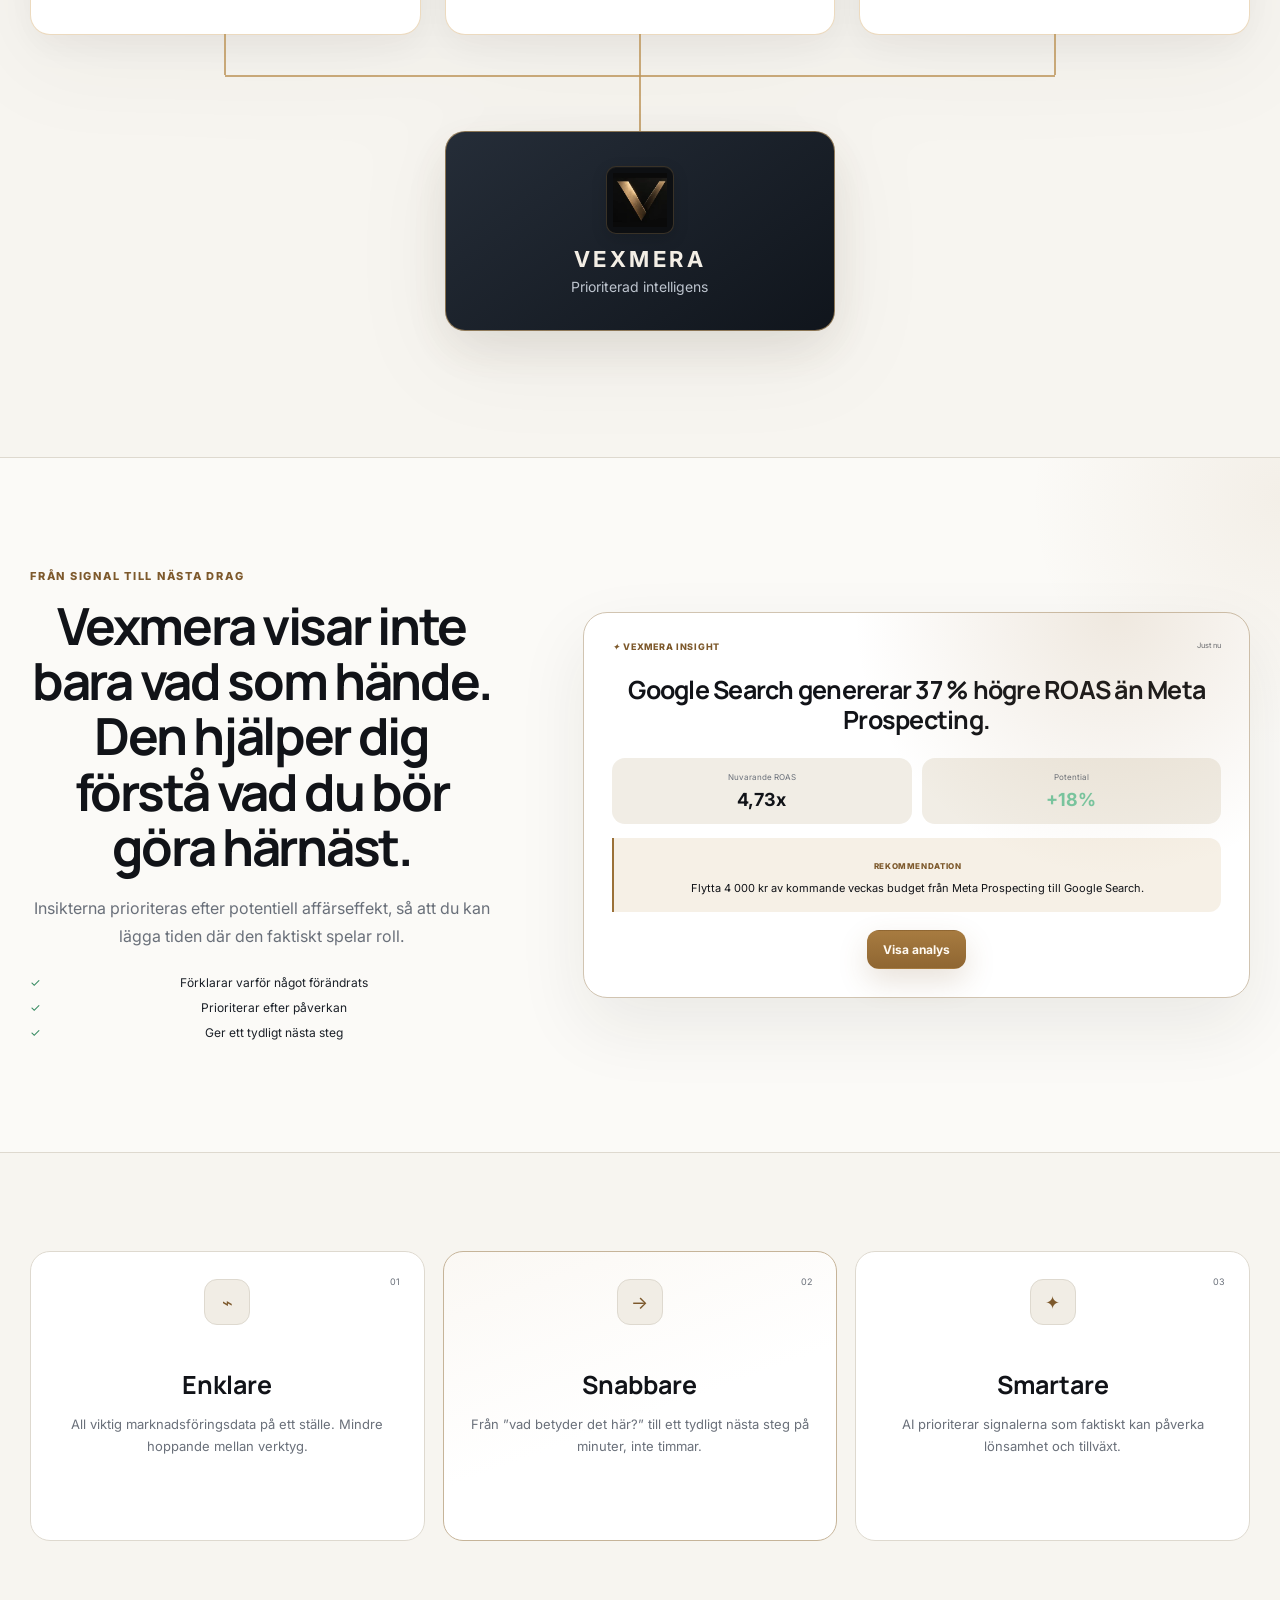
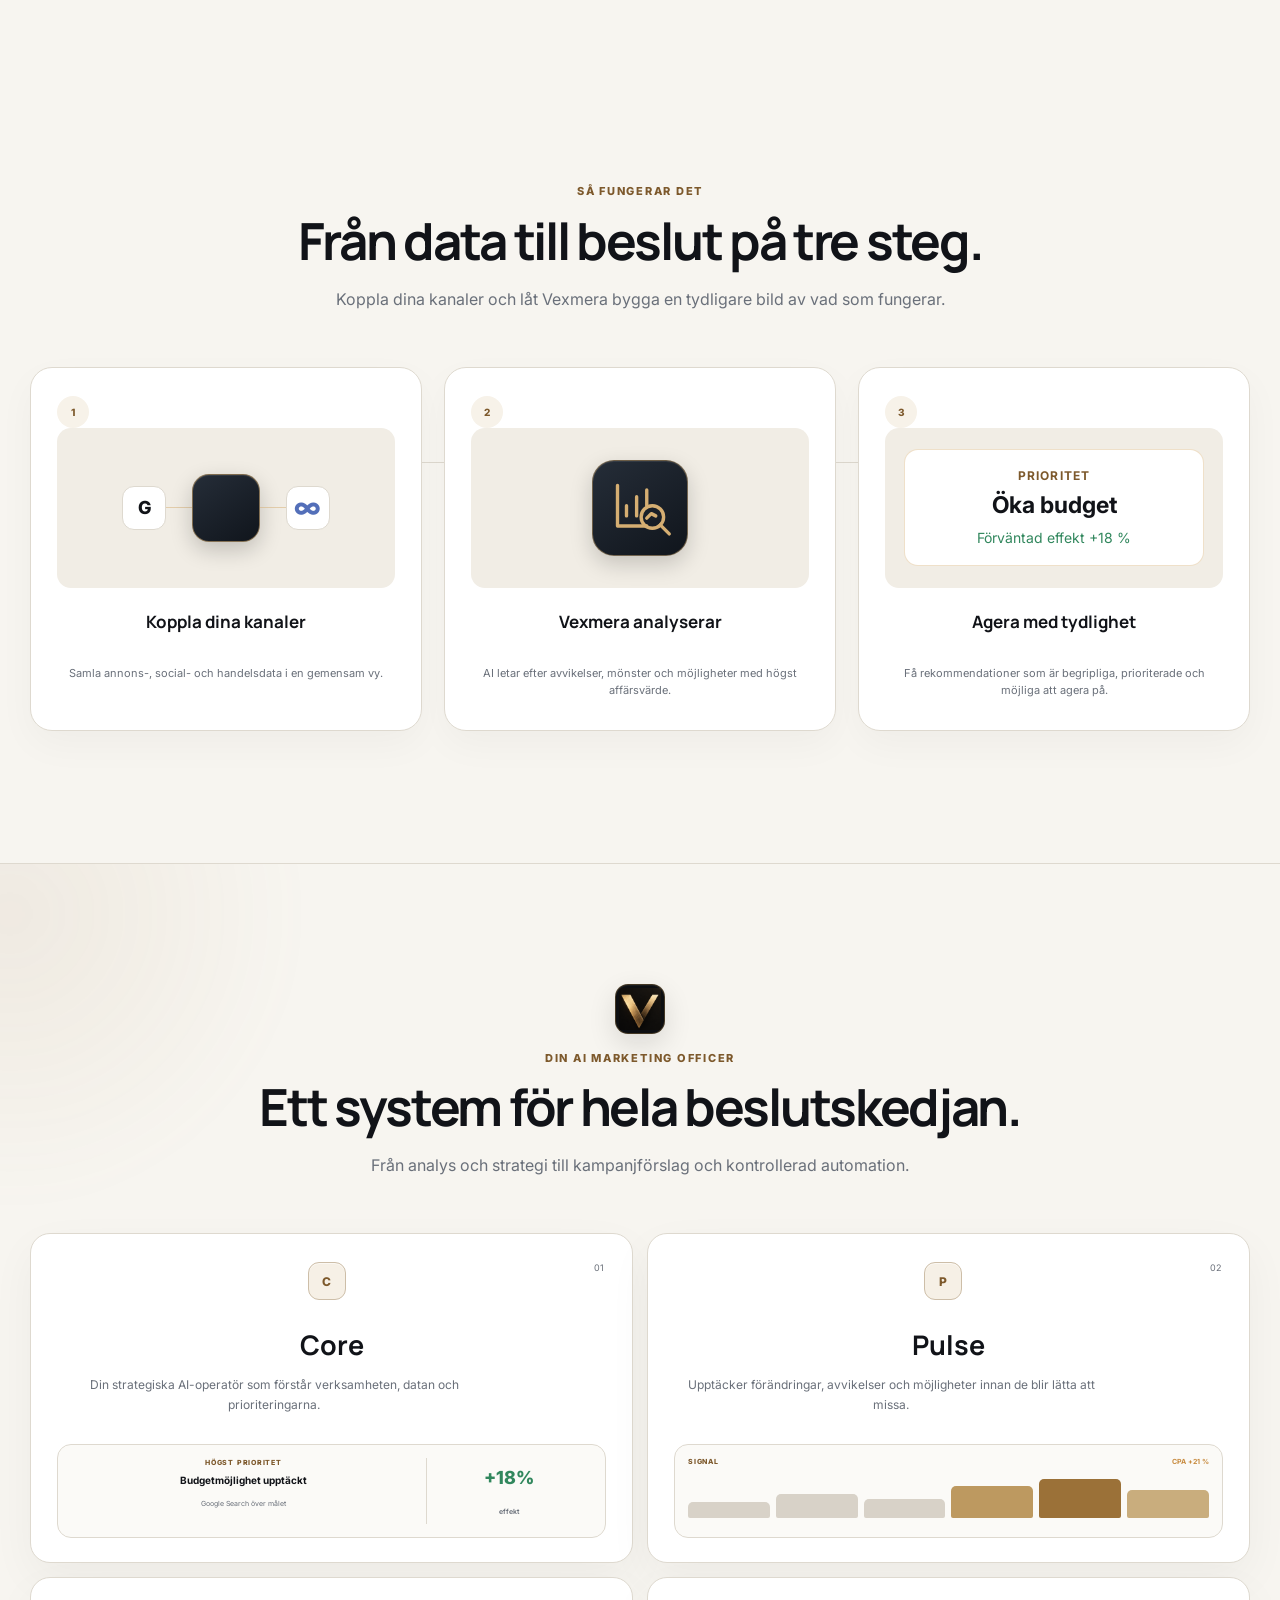
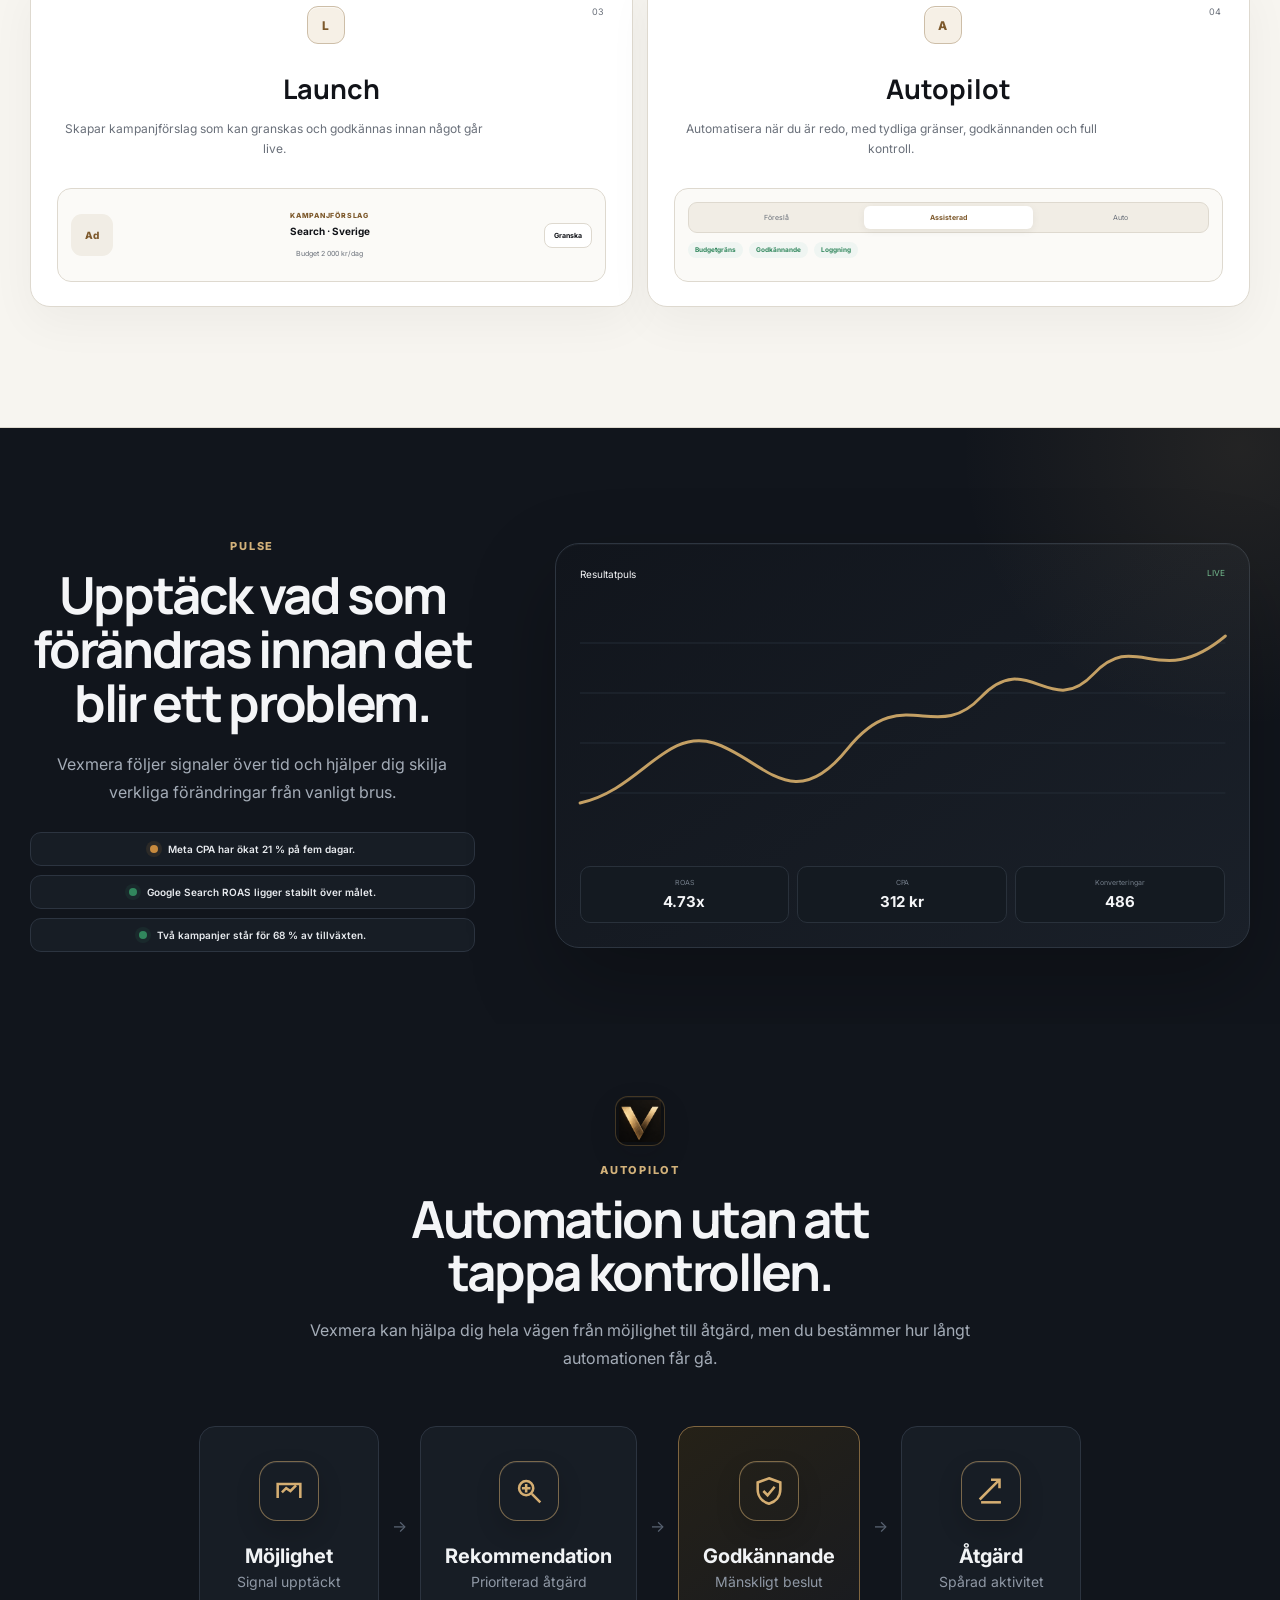
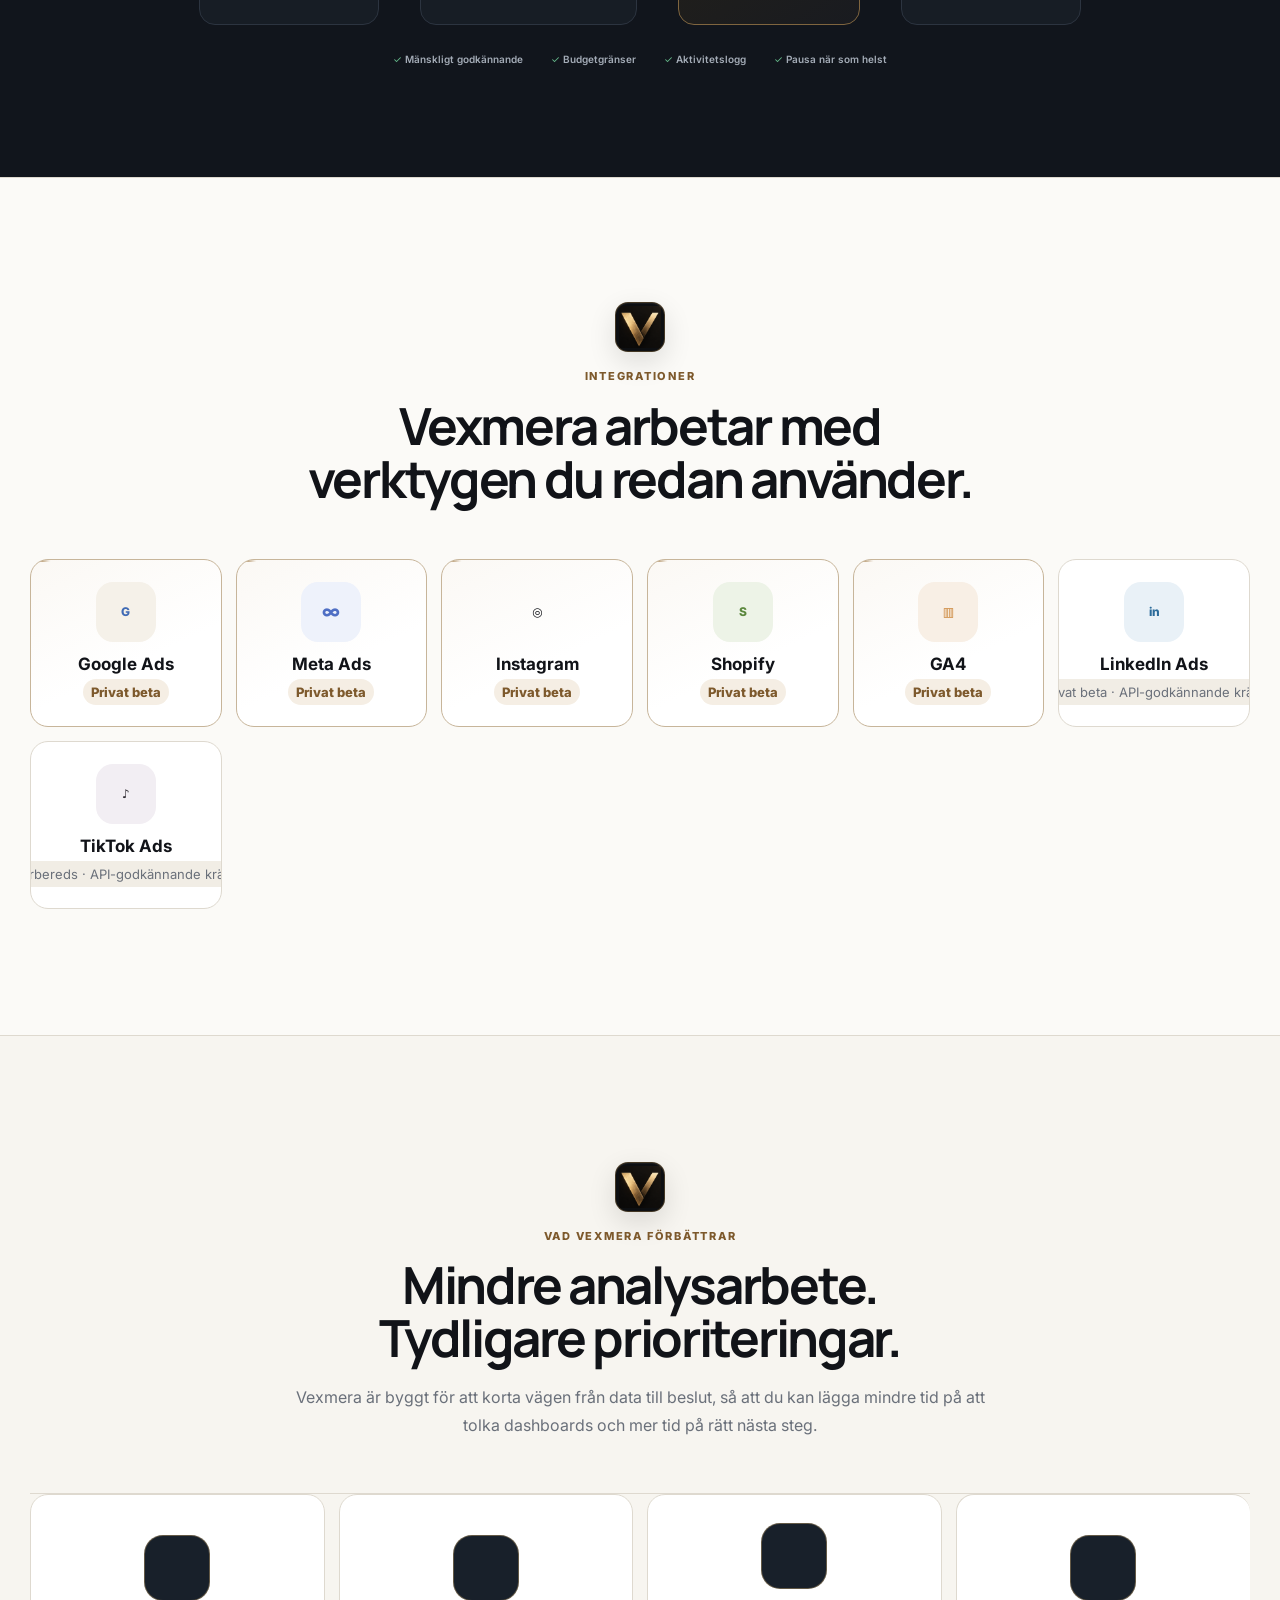
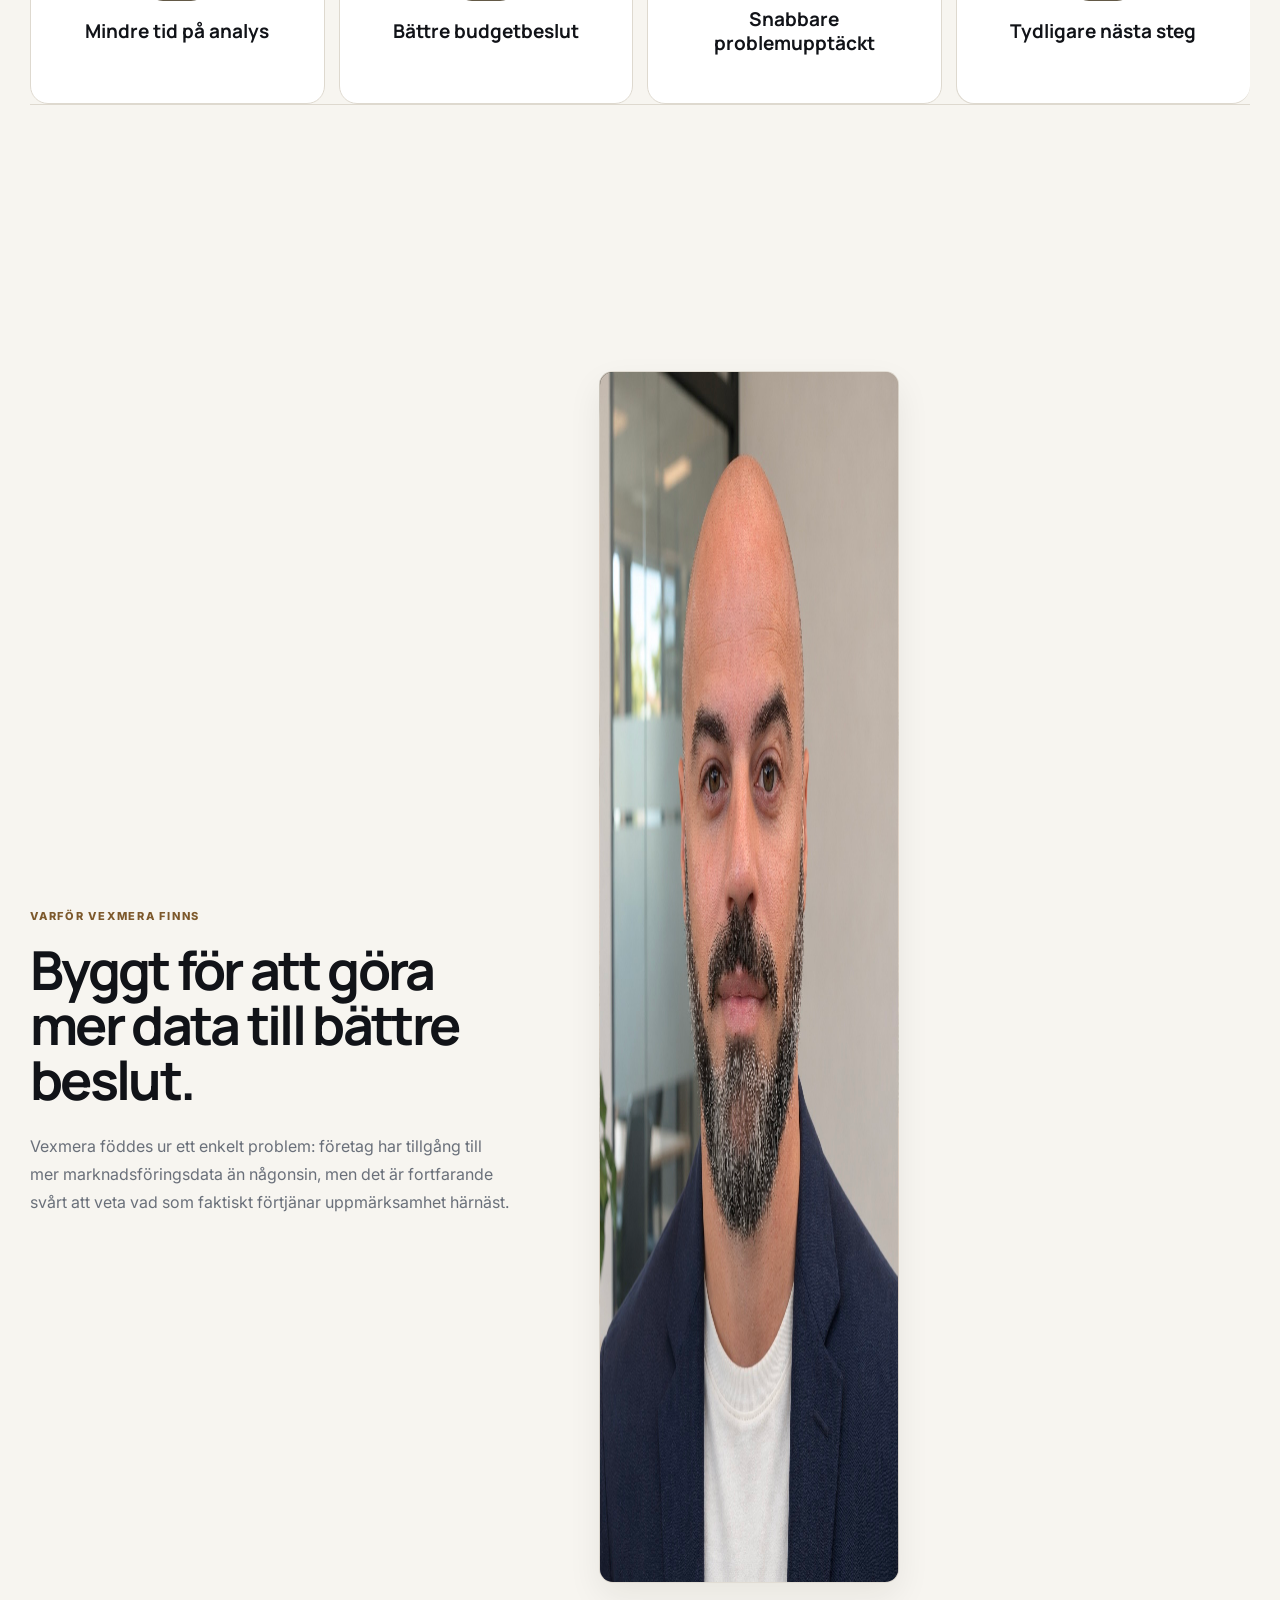
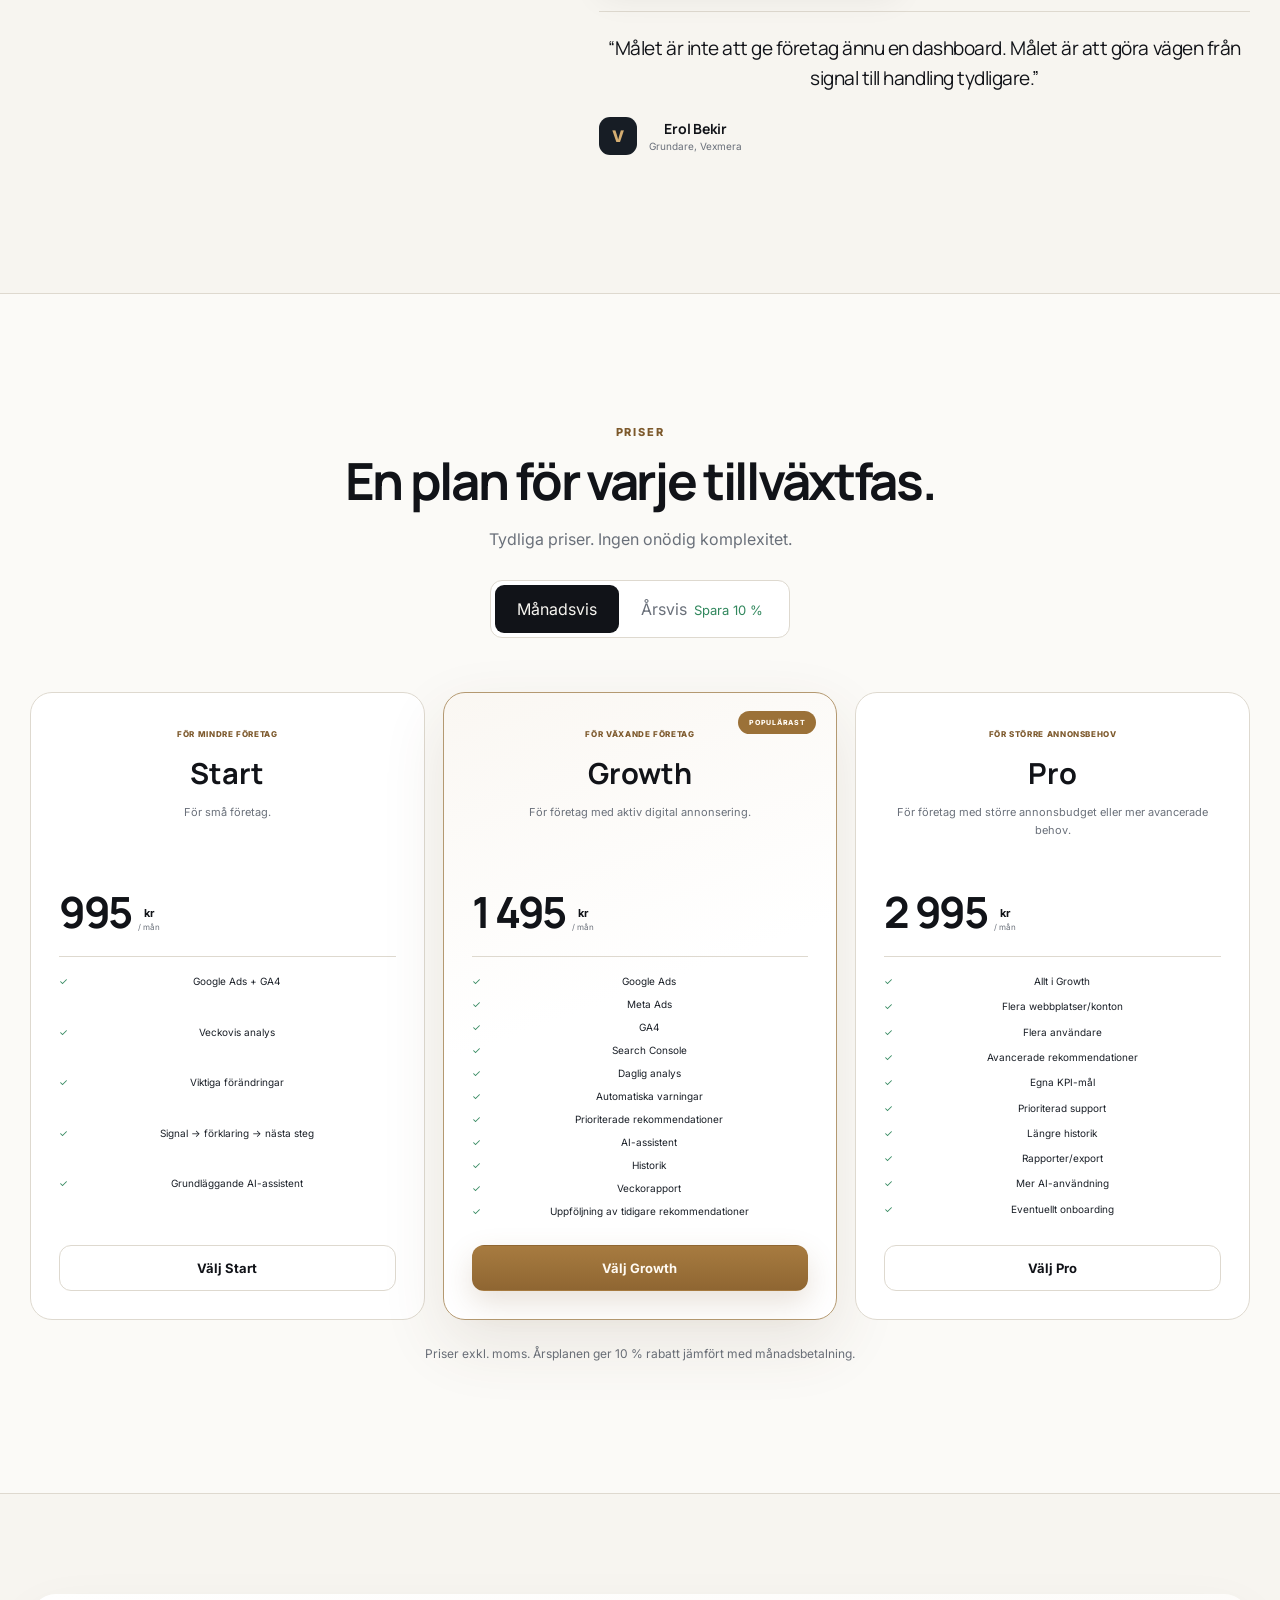
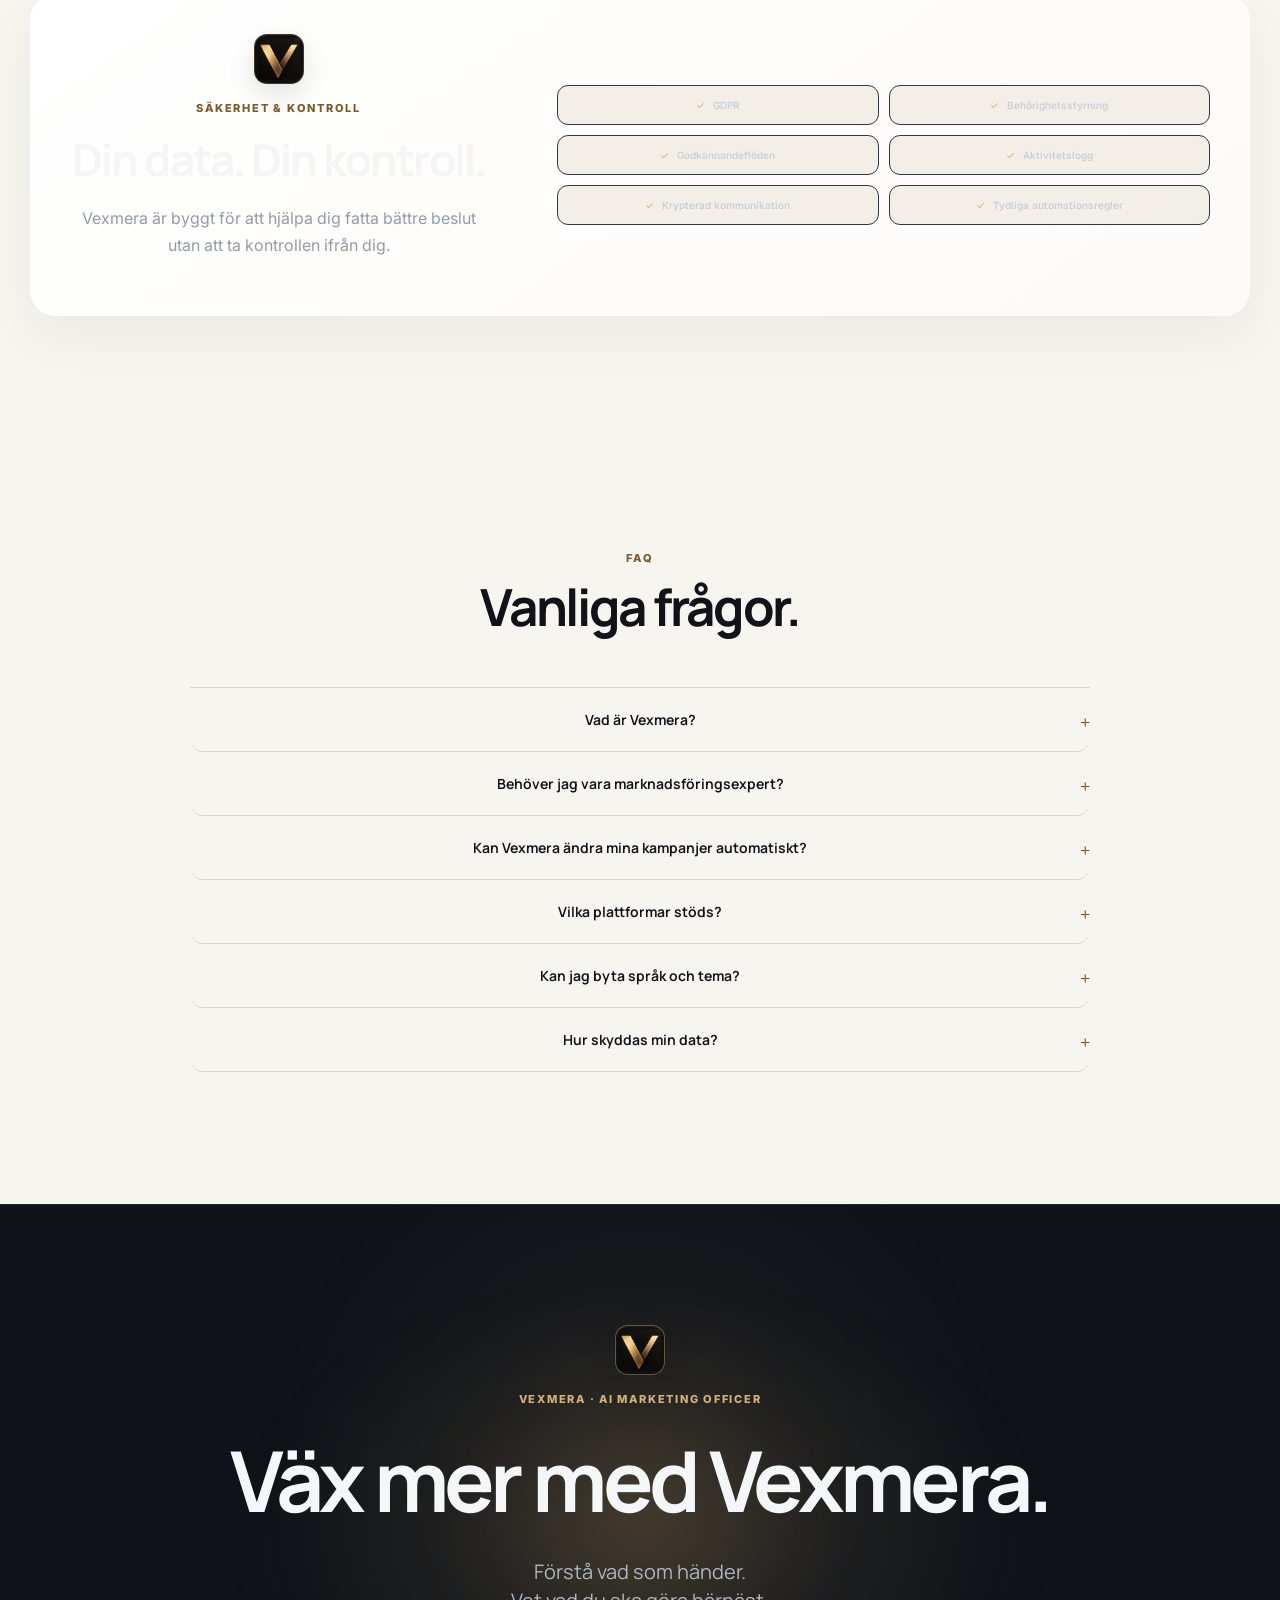
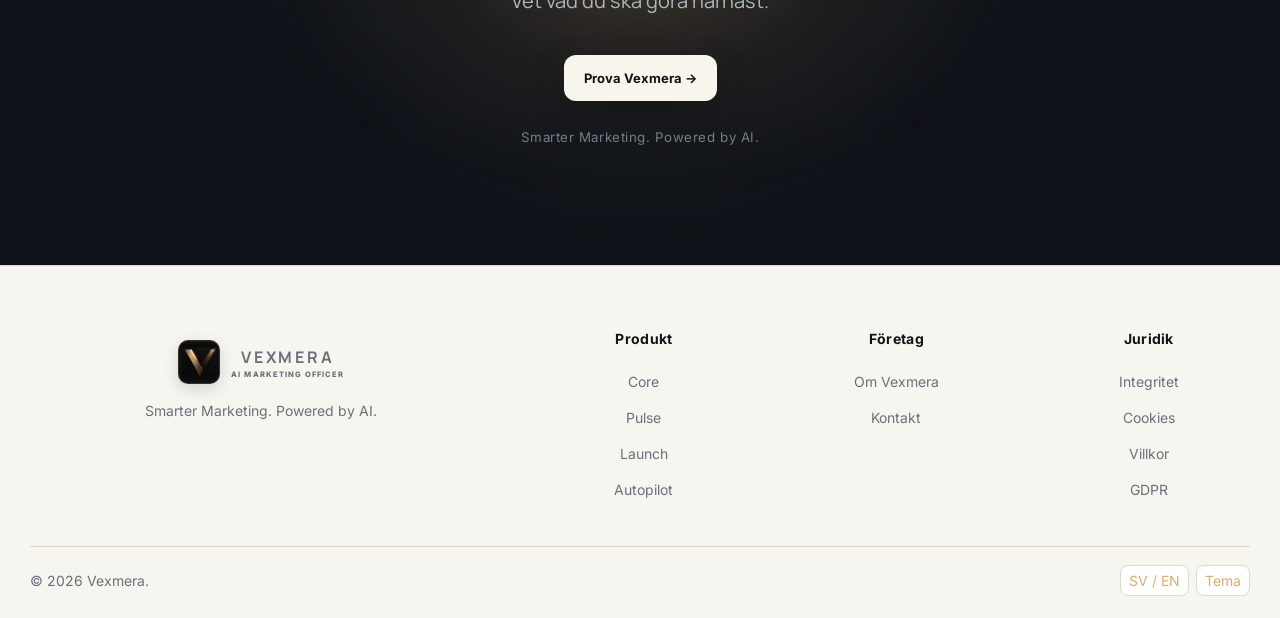
==== commit 54a901a5: "Prepare gated TikTok Ads reporting preview and harden social connections" ====
--- a/static/landing.html
+++ b/static/landing.html
@@ -263,7 +263,7 @@
     <section class="section integrations-section">
       <div class="section-wrap">
         <div class="section-heading centered reveal"><span class="section-vexmera-mark" aria-hidden="true"></span><div class="eyebrow" data-i18n="integrations.eyebrow">INTEGRATIONER</div><h2 data-i18n="integrations.title">Vexmera arbetar med verktygen du redan använder.</h2></div>
-        <div class="integration-grid reveal"><article class="integration-card ready"><span class="source-logo google">G</span><strong>Google Ads</strong><small data-i18n="integrations.connected">Privat beta</small></article><article class="integration-card ready"><span class="source-logo meta">∞</span><strong>Meta Ads</strong><small data-i18n="integrations.connected">Privat beta</small></article><article class="integration-card ready"><span class="source-logo instagram">◎</span><strong>Instagram</strong><small data-i18n="integrations.connected">Privat beta</small></article><article class="integration-card ready"><span class="source-logo shop">S</span><strong>Shopify</strong><small data-i18n="integrations.connected">Privat beta</small></article><article class="integration-card ready"><span class="source-logo analytics">▥</span><strong>GA4</strong><small data-i18n="integrations.connected">Privat beta</small></article><article class="integration-card"><span class="source-logo linkedin">in</span><strong>LinkedIn Ads</strong><small data-i18n="integrations.pending">Privat beta · API-godkännande krävs</small></article><article class="integration-card"><span class="source-logo tiktok">♪</span><strong>TikTok</strong><small data-i18n="integrations.soon">Kommer snart</small></article></div>
+        <div class="integration-grid reveal"><article class="integration-card ready"><span class="source-logo google">G</span><strong>Google Ads</strong><small data-i18n="integrations.connected">Privat beta</small></article><article class="integration-card ready"><span class="source-logo meta">∞</span><strong>Meta Ads</strong><small data-i18n="integrations.connected">Privat beta</small></article><article class="integration-card ready"><span class="source-logo instagram">◎</span><strong>Instagram</strong><small data-i18n="integrations.connected">Privat beta</small></article><article class="integration-card ready"><span class="source-logo shop">S</span><strong>Shopify</strong><small data-i18n="integrations.connected">Privat beta</small></article><article class="integration-card ready"><span class="source-logo analytics">▥</span><strong>GA4</strong><small data-i18n="integrations.connected">Privat beta</small></article><article class="integration-card"><span class="source-logo linkedin">in</span><strong>LinkedIn Ads</strong><small data-i18n="integrations.pending">Privat beta · API-godkännande krävs</small></article><article class="integration-card"><span class="source-logo tiktok">♪</span><strong>TikTok Ads</strong><small data-i18n="integrations.soon">Förbereds · API-godkännande krävs</small></article></div>
       </div>
     </section>
 
@@ -294,7 +294,7 @@
         <details><summary data-i18n="faq.q1">Vad är Vexmera?</summary><p data-i18n="faq.a1">Vexmera är en AI-driven marknadsföringsplattform som hjälper företag att samla data, förstå resultat och prioritera nästa steg.</p></details>
         <details><summary data-i18n="faq.q2">Behöver jag vara marknadsföringsexpert?</summary><p data-i18n="faq.a2">Nej. Vexmera är byggt för att göra komplex marknadsföringsdata begriplig och handlingsbar.</p></details>
         <details><summary data-i18n="faq.q3">Kan Vexmera ändra mina kampanjer automatiskt?</summary><p data-i18n="faq.a3">Automation sker inom tydliga regler och kontrollnivåer. Du väljer hur mycket Vexmera får göra och när mänskligt godkännande krävs.</p></details>
-        <details><summary data-i18n="faq.q4">Vilka plattformar stöds?</summary><p data-i18n="faq.a4">Google Ads, Meta Ads, GA4, Instagram och Shopify ingår i privat beta. LinkedIn Ads är tekniskt integrerad men kräver LinkedIn Advertising API-godkännande innan live-synk kan användas. TikTok byggs stegvis.</p></details>
+        <details><summary data-i18n="faq.q4">Vilka plattformar stöds?</summary><p data-i18n="faq.a4">Google Ads, Meta Ads, GA4, Instagram och Shopify ingår i privat beta. LinkedIn Ads är tekniskt integrerad men kräver LinkedIn Advertising API-godkännande innan live-synk kan användas. TikTok Ads förbereds för skrivskyddad rapportförhandsvisning. Appgodkännande och liveverifiering återstår.</p></details>
         <details><summary data-i18n="faq.q5">Kan jag byta språk och tema?</summary><p data-i18n="faq.a5">Ja. Vexmera är byggt med svenska och engelska från start samt stöd för ljust, mörkt och systembaserat tema.</p></details>
         <details><summary data-i18n="faq.q6">Hur skyddas min data?</summary><p data-i18n="faq.a6">Vexmera använder behörighetsstyrning, tydliga godkännandeflöden och visar aldrig live-data som inte faktiskt är ansluten.</p></details>
       </div>
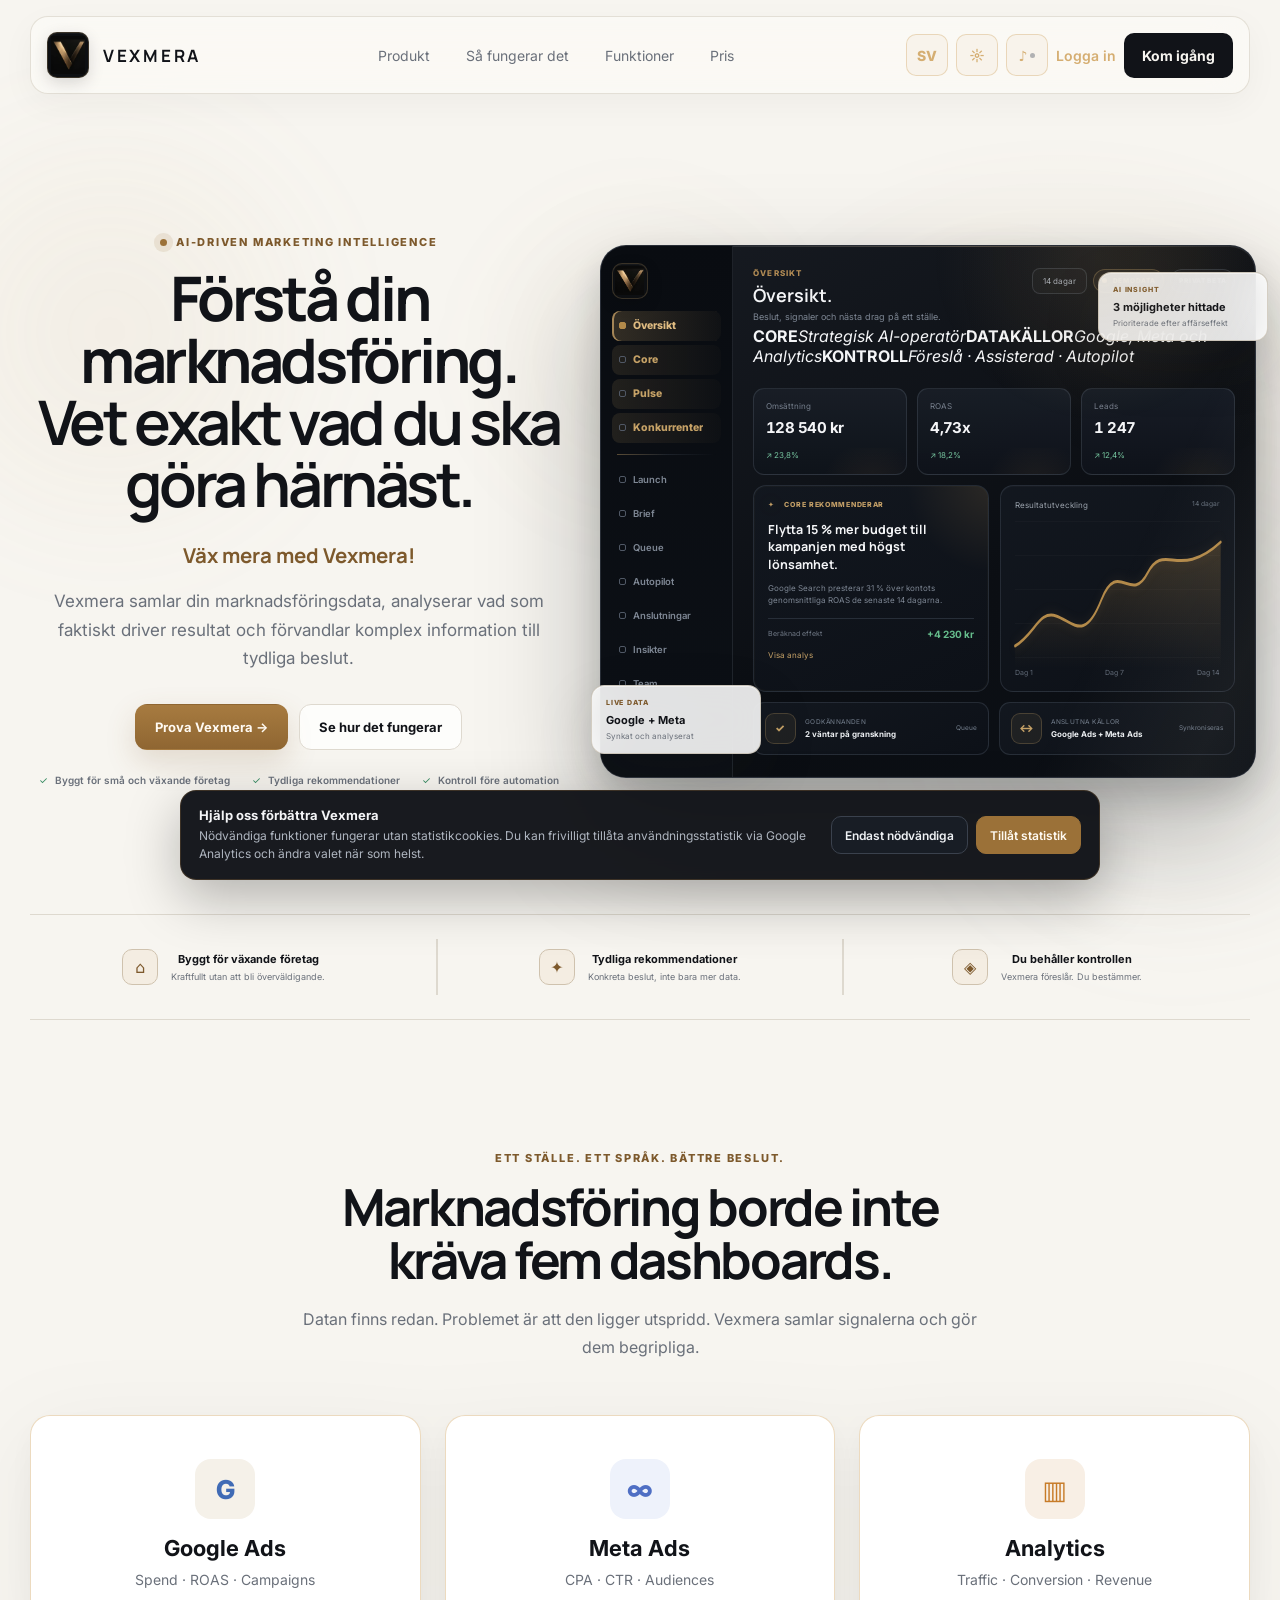
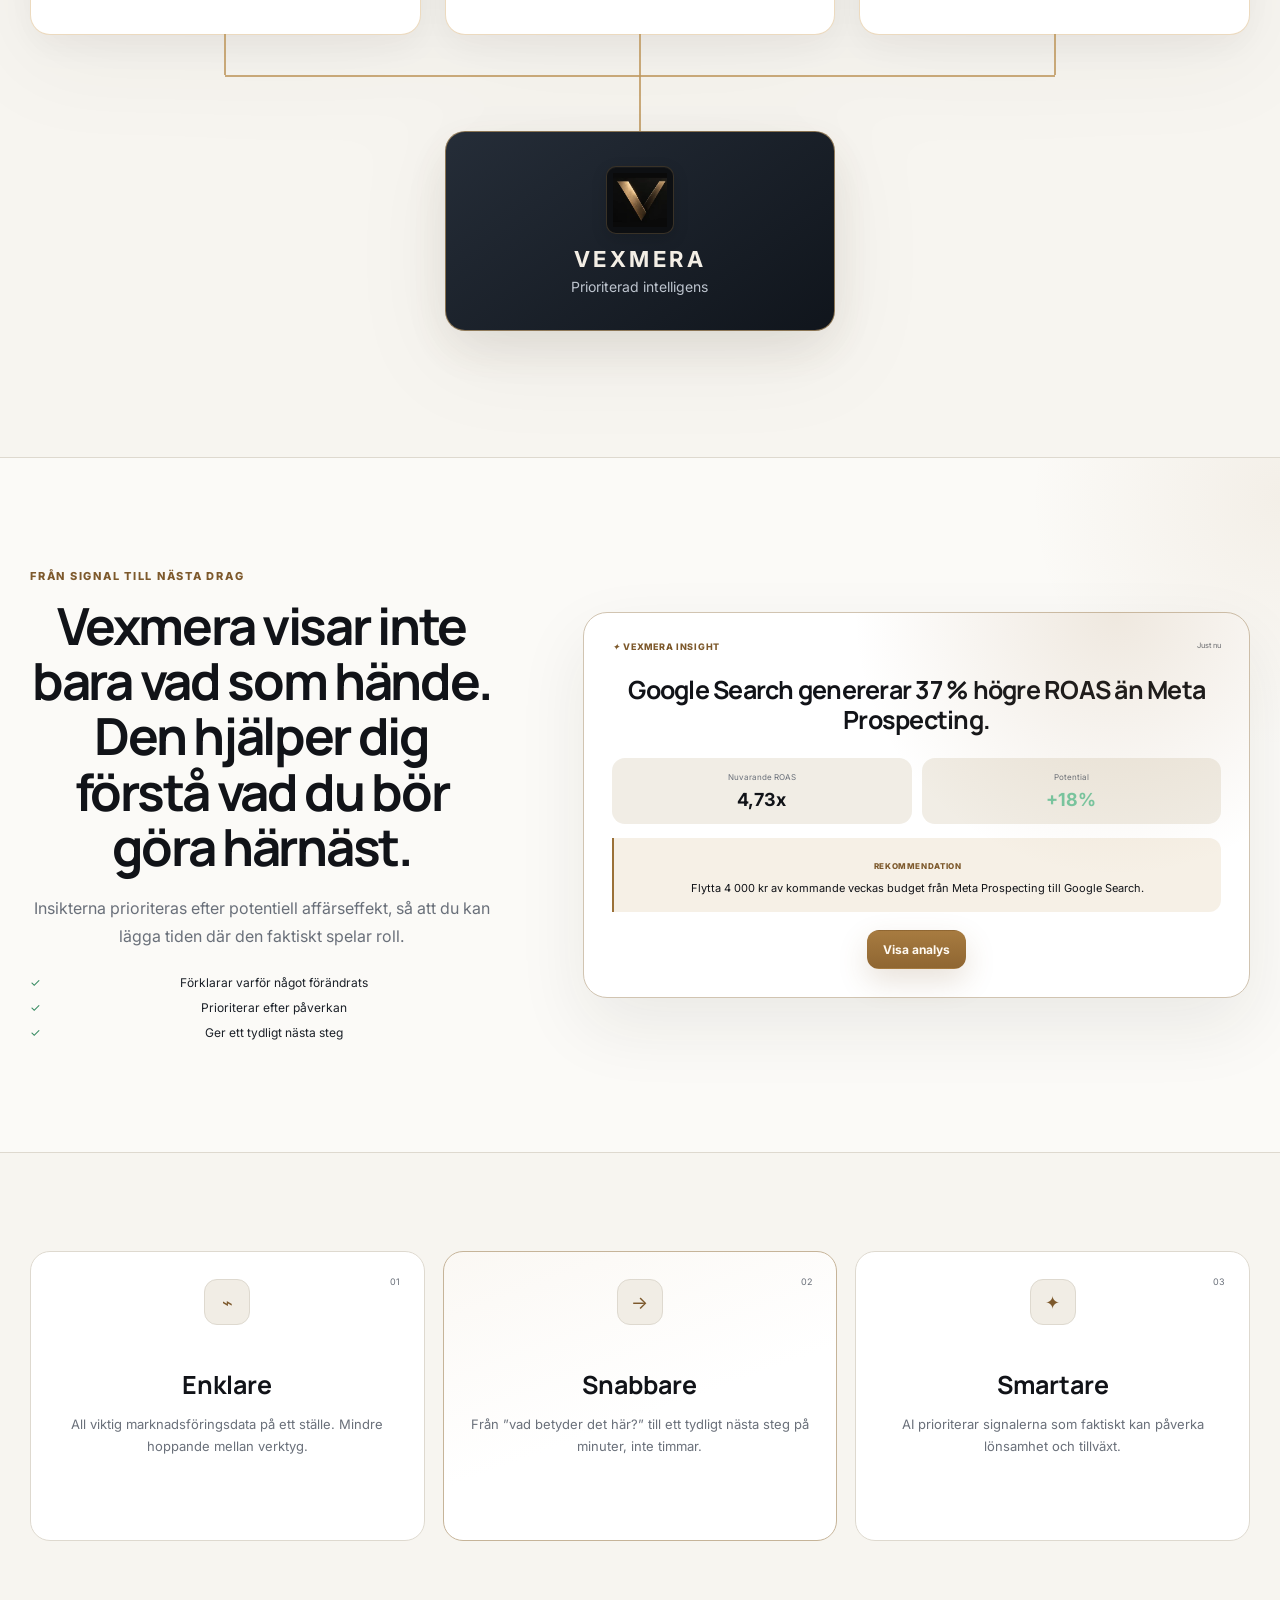
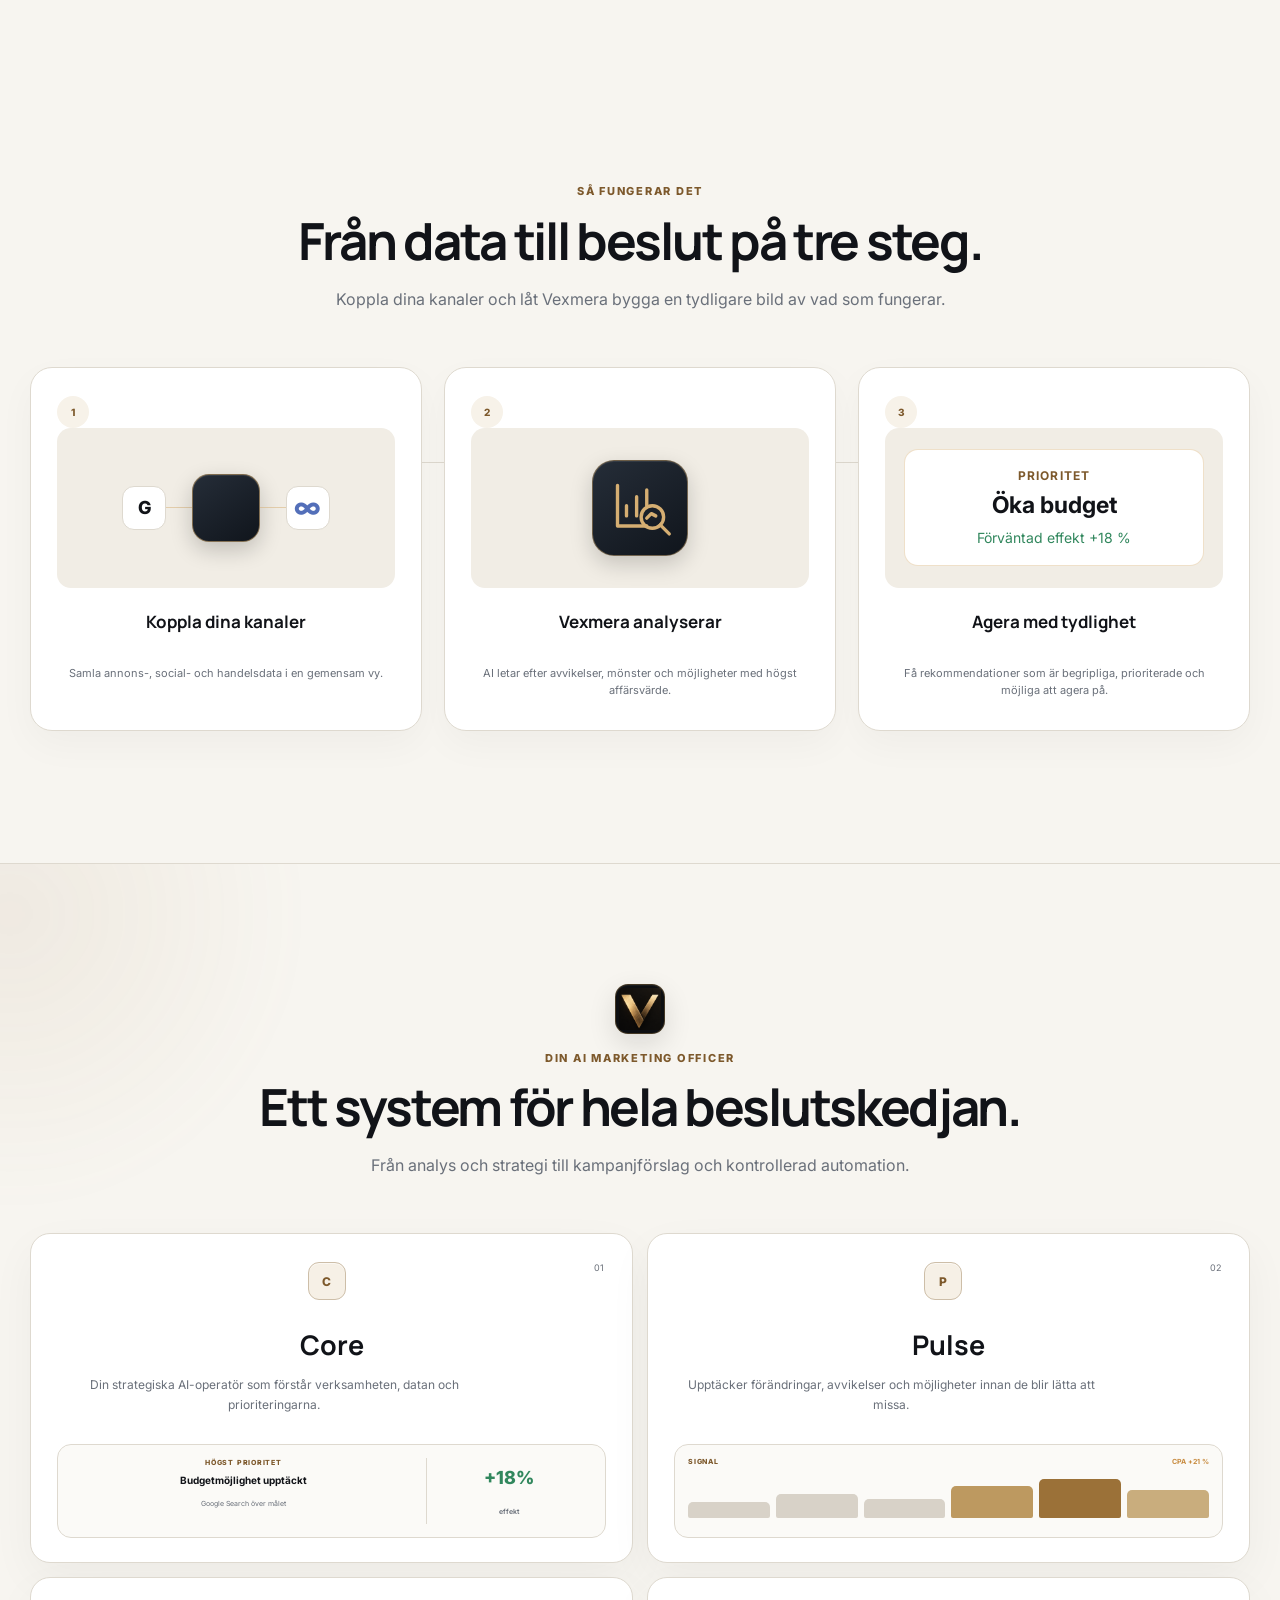
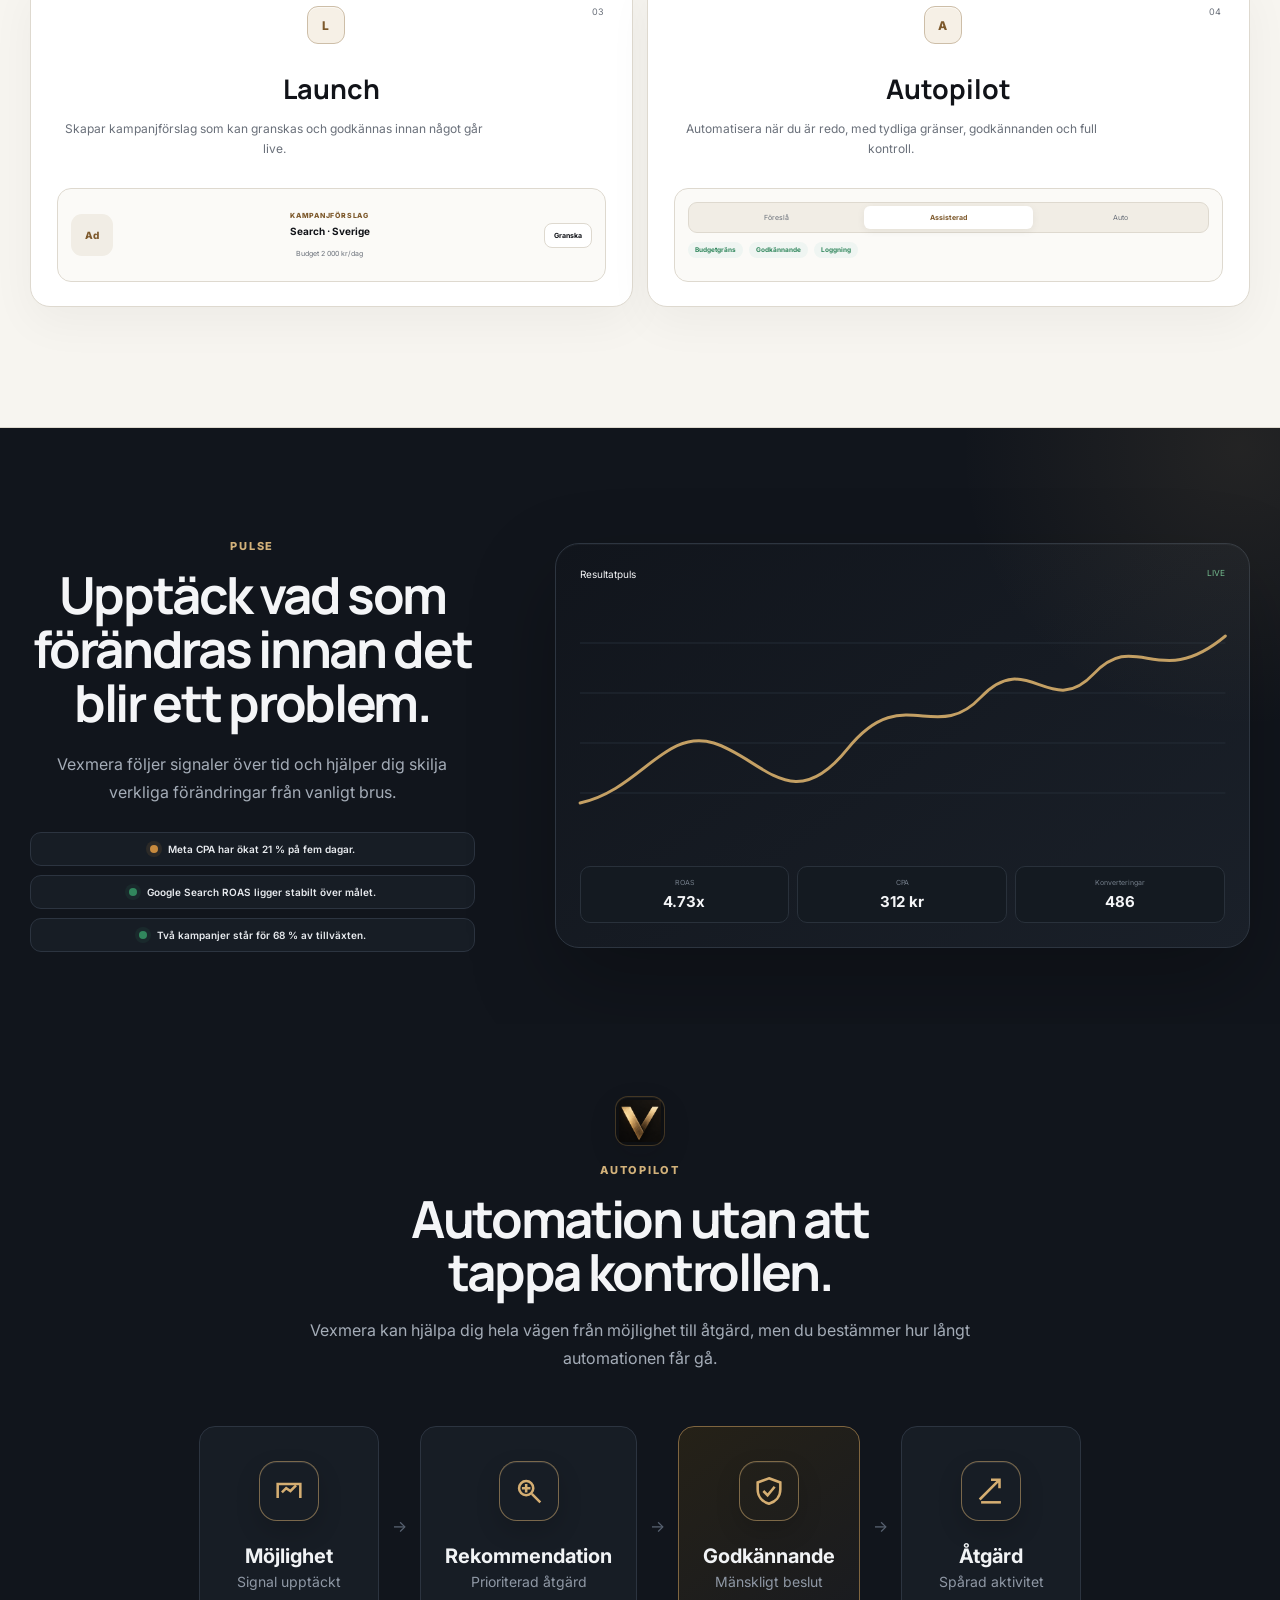
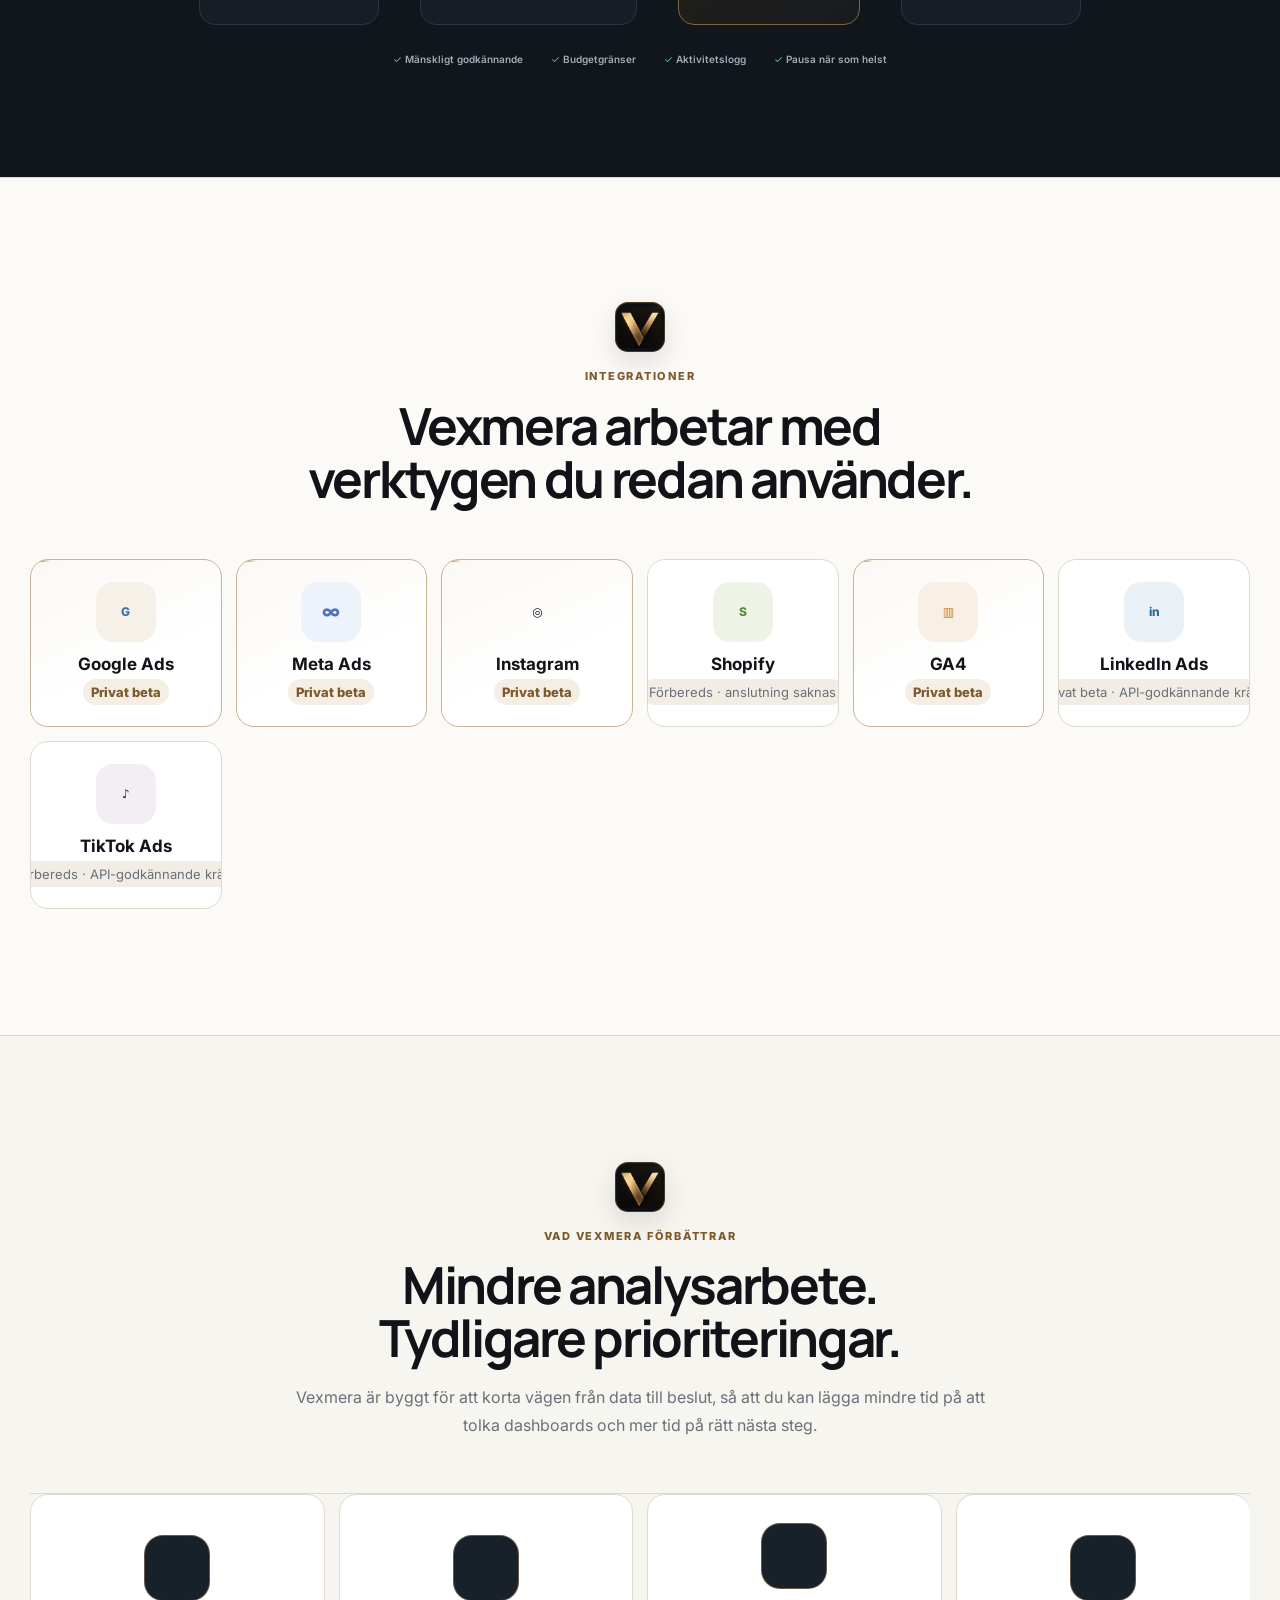
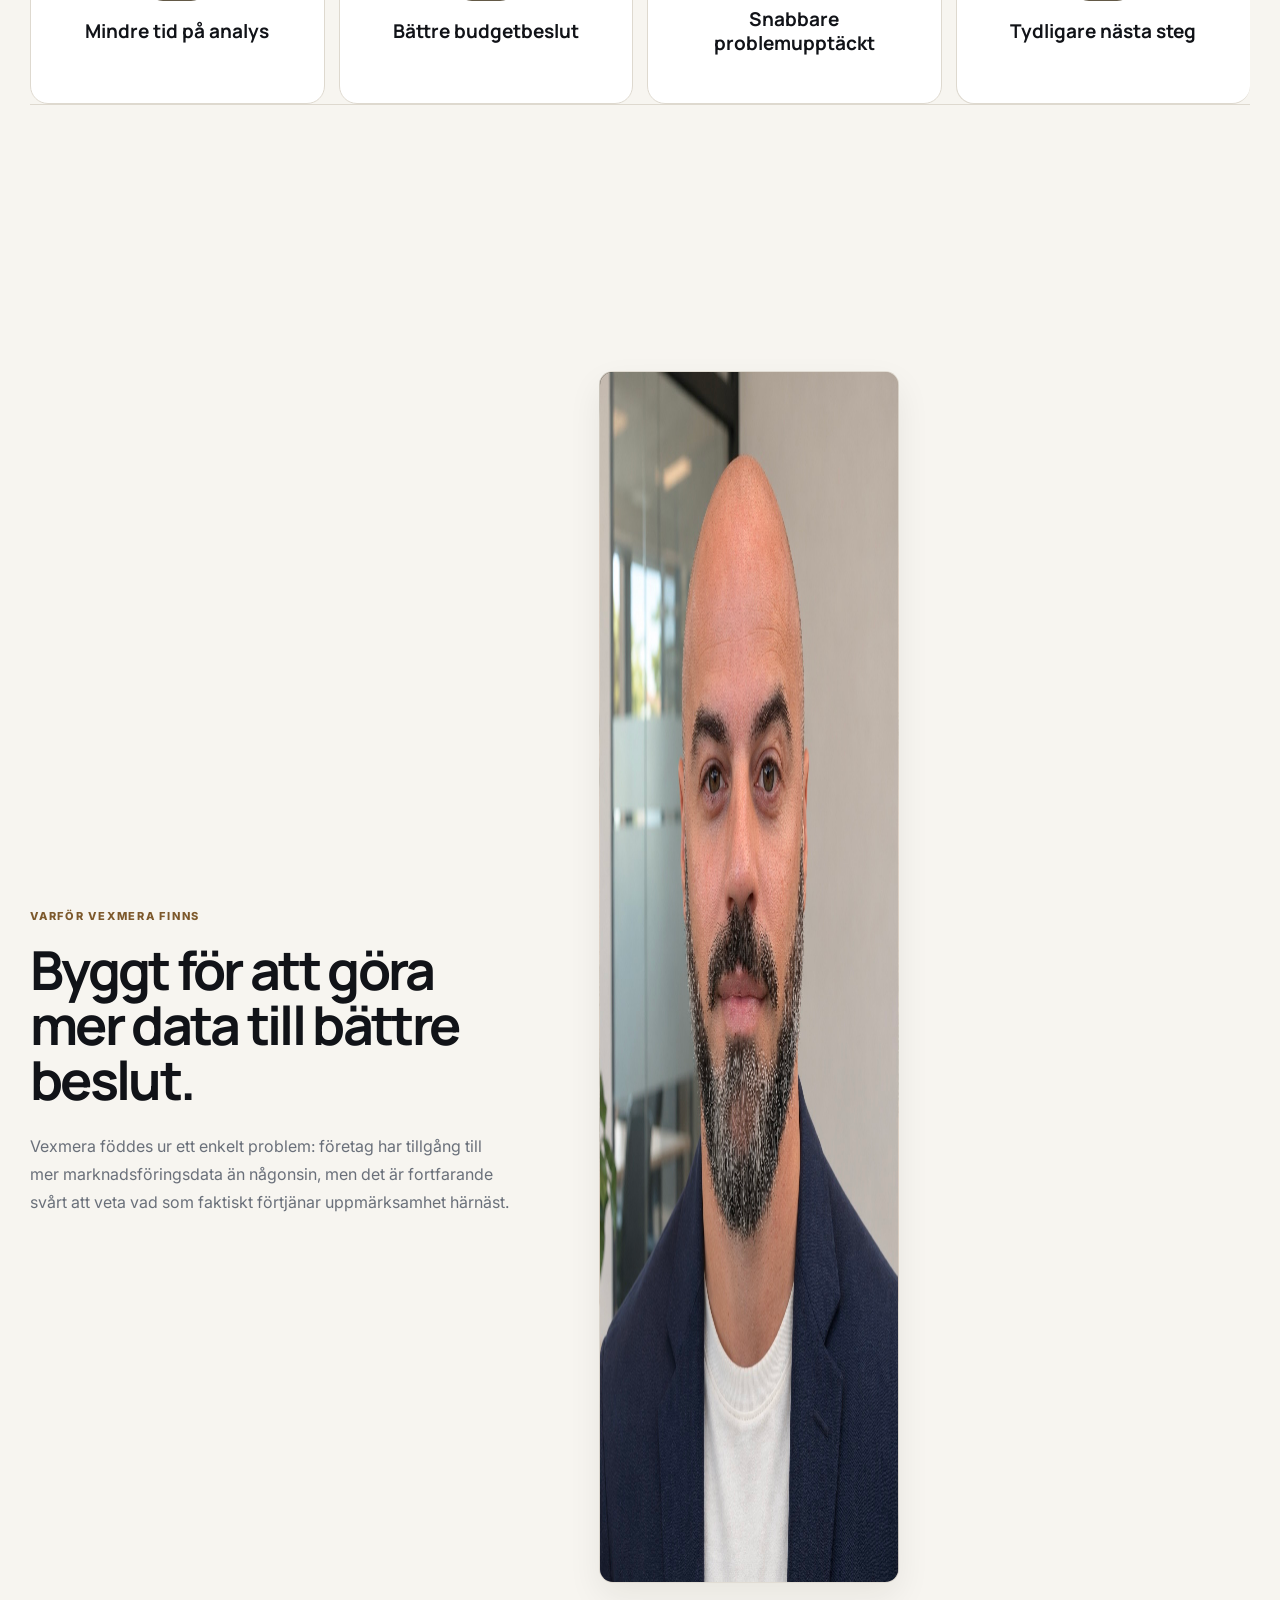
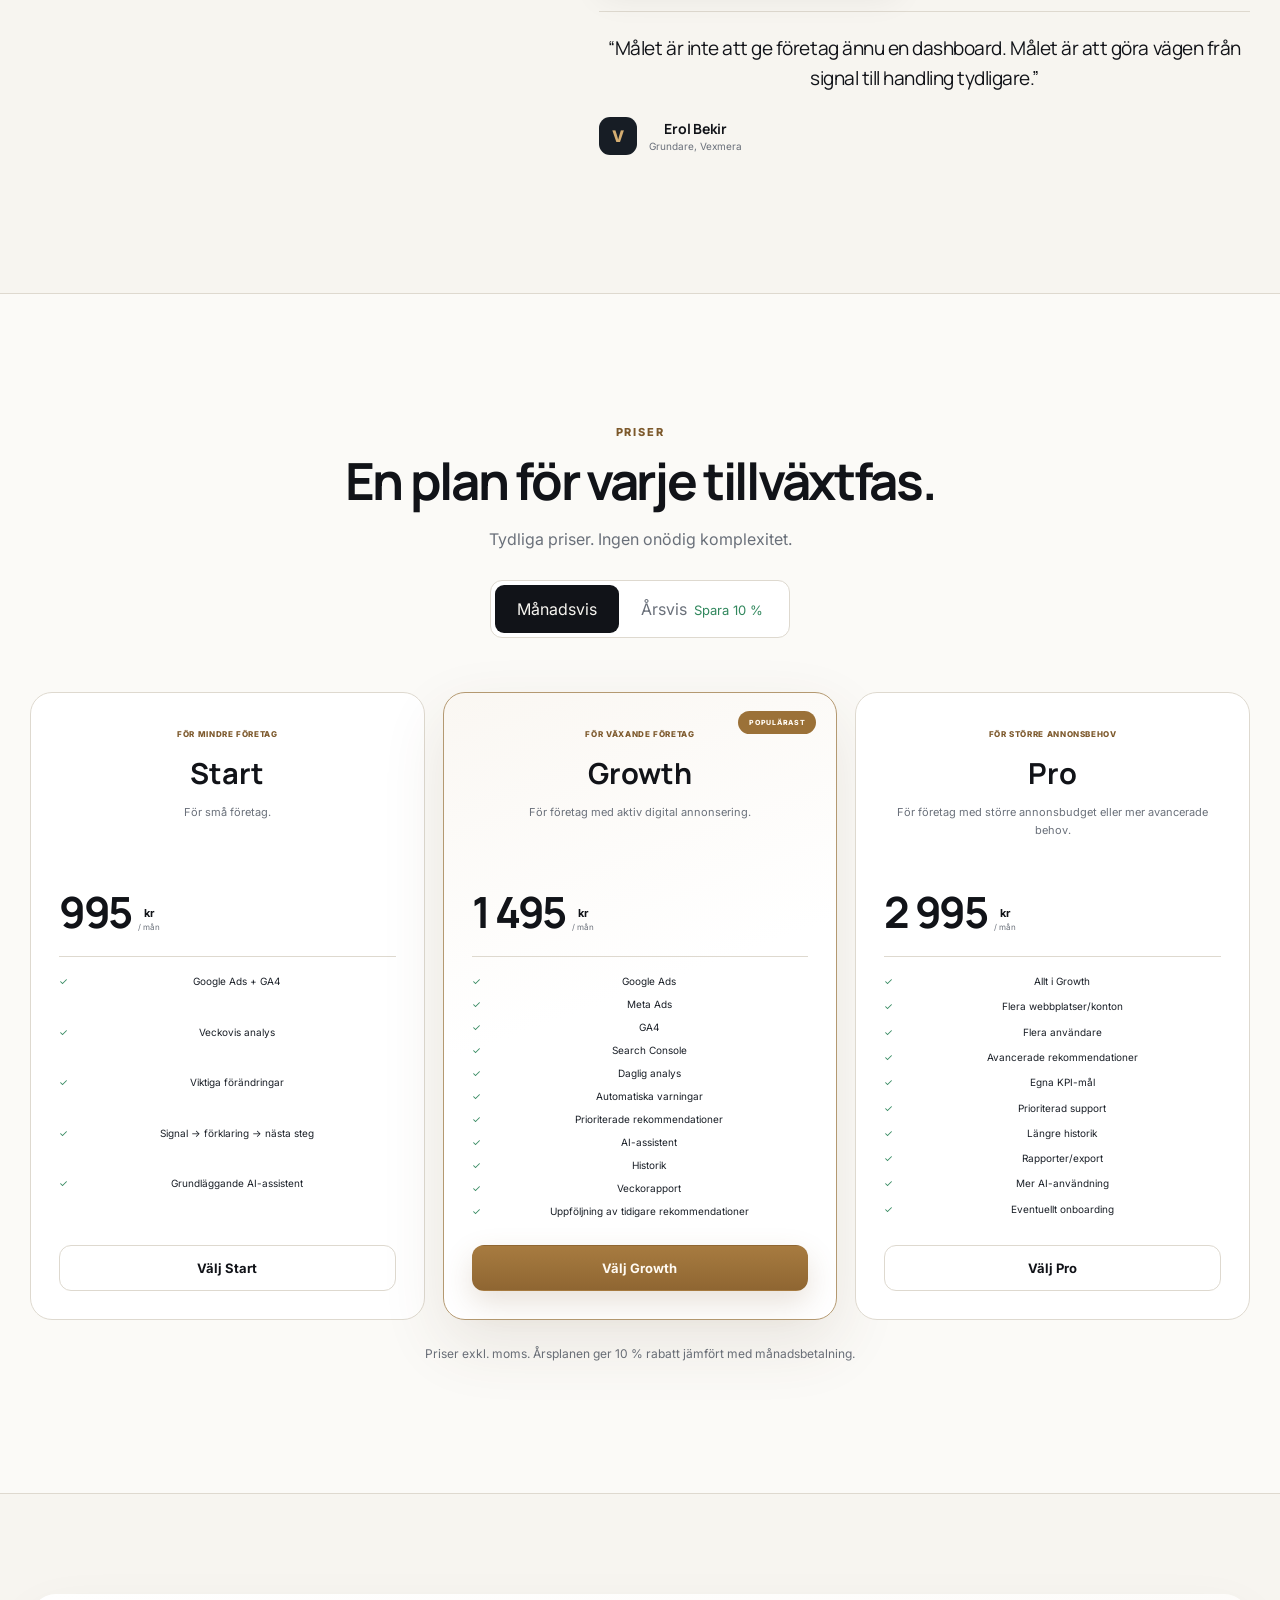
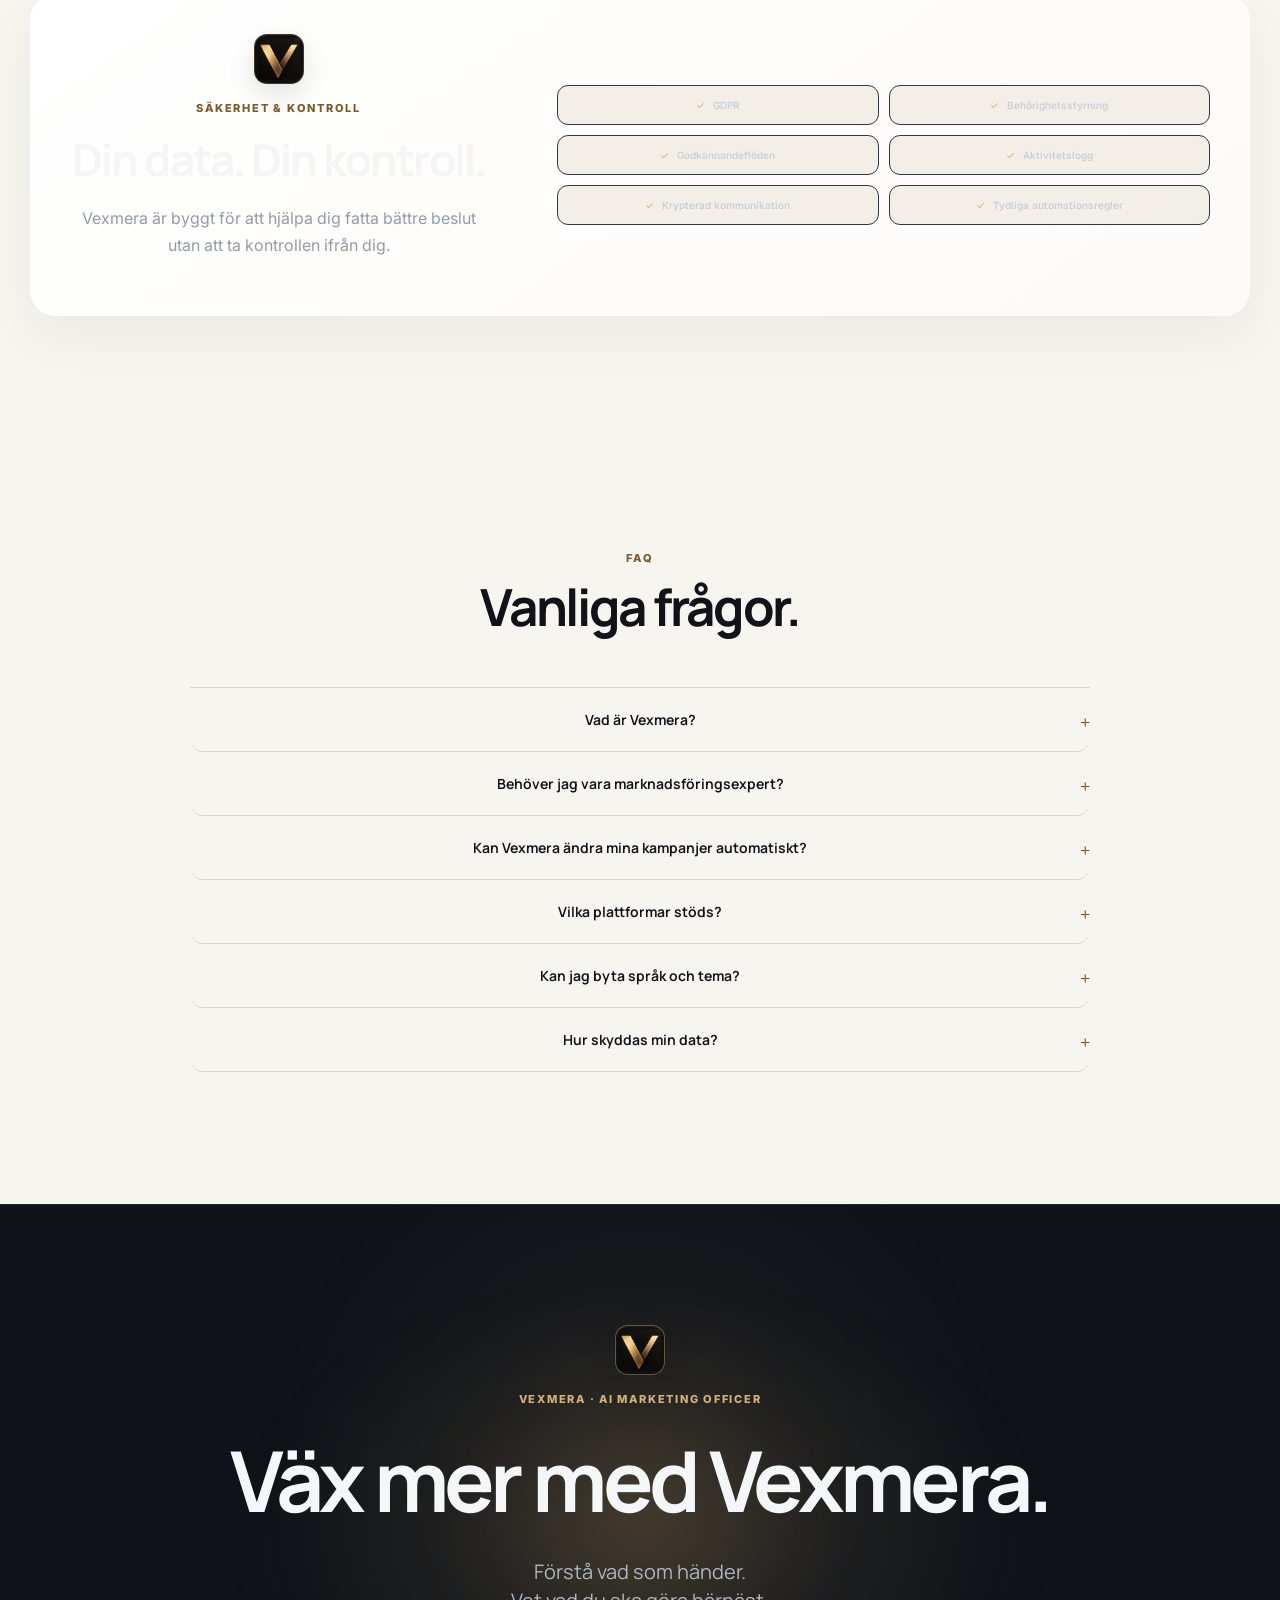
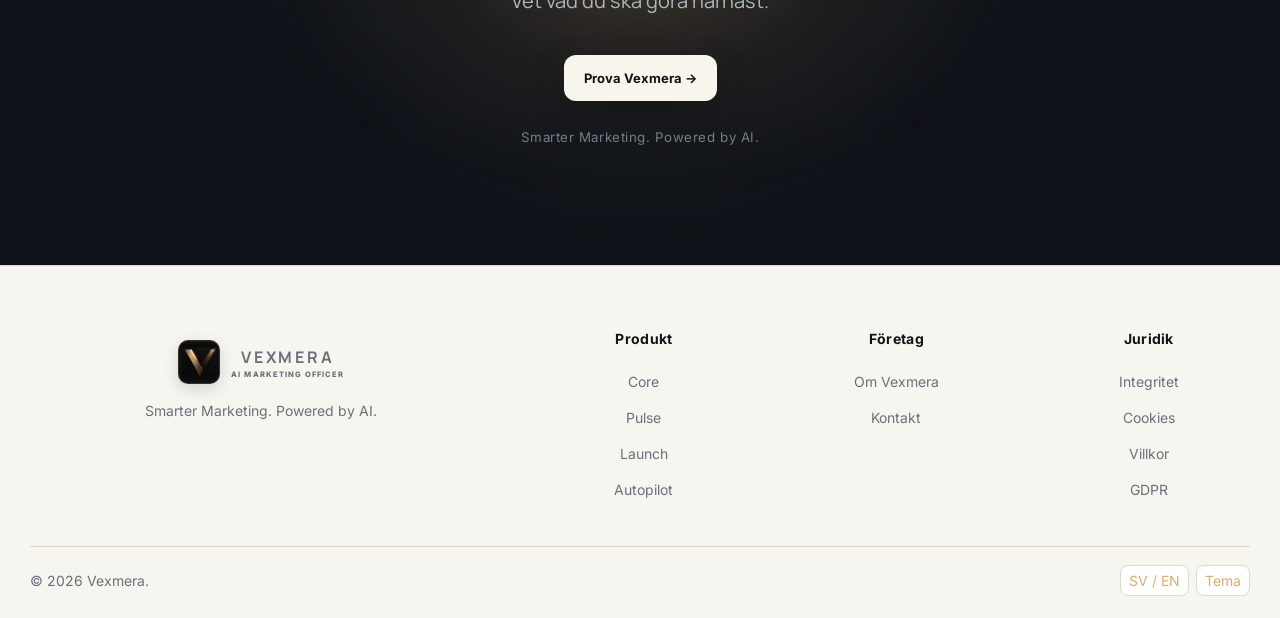
==== commit 86c36296: "Align beta marketing claims with production connector readiness" ====
--- a/static/landing.html
+++ b/static/landing.html
@@ -263,7 +263,7 @@
     <section class="section integrations-section">
       <div class="section-wrap">
         <div class="section-heading centered reveal"><span class="section-vexmera-mark" aria-hidden="true"></span><div class="eyebrow" data-i18n="integrations.eyebrow">INTEGRATIONER</div><h2 data-i18n="integrations.title">Vexmera arbetar med verktygen du redan använder.</h2></div>
-        <div class="integration-grid reveal"><article class="integration-card ready"><span class="source-logo google">G</span><strong>Google Ads</strong><small data-i18n="integrations.connected">Privat beta</small></article><article class="integration-card ready"><span class="source-logo meta">∞</span><strong>Meta Ads</strong><small data-i18n="integrations.connected">Privat beta</small></article><article class="integration-card ready"><span class="source-logo instagram">◎</span><strong>Instagram</strong><small data-i18n="integrations.connected">Privat beta</small></article><article class="integration-card ready"><span class="source-logo shop">S</span><strong>Shopify</strong><small data-i18n="integrations.connected">Privat beta</small></article><article class="integration-card ready"><span class="source-logo analytics">▥</span><strong>GA4</strong><small data-i18n="integrations.connected">Privat beta</small></article><article class="integration-card"><span class="source-logo linkedin">in</span><strong>LinkedIn Ads</strong><small data-i18n="integrations.pending">Privat beta · API-godkännande krävs</small></article><article class="integration-card"><span class="source-logo tiktok">♪</span><strong>TikTok Ads</strong><small data-i18n="integrations.soon">Förbereds · API-godkännande krävs</small></article></div>
+        <div class="integration-grid reveal"><article class="integration-card ready"><span class="source-logo google">G</span><strong>Google Ads</strong><small data-i18n="integrations.connected">Privat beta</small></article><article class="integration-card ready"><span class="source-logo meta">∞</span><strong>Meta Ads</strong><small data-i18n="integrations.connected">Privat beta</small></article><article class="integration-card ready"><span class="source-logo instagram">◎</span><strong>Instagram</strong><small data-i18n="integrations.connected">Privat beta</small></article><article class="integration-card"><span class="source-logo shop">S</span><strong>Shopify</strong><small data-i18n="integrations.shopify">Förbereds · anslutning saknas</small></article><article class="integration-card ready"><span class="source-logo analytics">▥</span><strong>GA4</strong><small data-i18n="integrations.connected">Privat beta</small></article><article class="integration-card"><span class="source-logo linkedin">in</span><strong>LinkedIn Ads</strong><small data-i18n="integrations.pending">Privat beta · API-godkännande krävs</small></article><article class="integration-card"><span class="source-logo tiktok">♪</span><strong>TikTok Ads</strong><small data-i18n="integrations.soon">Förbereds · API-godkännande krävs</small></article></div>
       </div>
     </section>
 
@@ -293,8 +293,8 @@
       <div class="faq-list reveal">
         <details><summary data-i18n="faq.q1">Vad är Vexmera?</summary><p data-i18n="faq.a1">Vexmera är en AI-driven marknadsföringsplattform som hjälper företag att samla data, förstå resultat och prioritera nästa steg.</p></details>
         <details><summary data-i18n="faq.q2">Behöver jag vara marknadsföringsexpert?</summary><p data-i18n="faq.a2">Nej. Vexmera är byggt för att göra komplex marknadsföringsdata begriplig och handlingsbar.</p></details>
-        <details><summary data-i18n="faq.q3">Kan Vexmera ändra mina kampanjer automatiskt?</summary><p data-i18n="faq.a3">Automation sker inom tydliga regler och kontrollnivåer. Du väljer hur mycket Vexmera får göra och när mänskligt godkännande krävs.</p></details>
-        <details><summary data-i18n="faq.q4">Vilka plattformar stöds?</summary><p data-i18n="faq.a4">Google Ads, Meta Ads, GA4, Instagram och Shopify ingår i privat beta. LinkedIn Ads är tekniskt integrerad men kräver LinkedIn Advertising API-godkännande innan live-synk kan användas. TikTok Ads förbereds för skrivskyddad rapportförhandsvisning. Appgodkännande och liveverifiering återstår.</p></details>
+        <details><summary data-i18n="faq.q3">Kan Vexmera ändra mina kampanjer automatiskt?</summary><p data-i18n="faq.a3">Under privat beta ger Vexmera förslag för mänsklig granskning. Externa kampanjändringar görs i respektive plattform; automatisk publicering är avstängd.</p></details>
+        <details><summary data-i18n="faq.q4">Vilka plattformar stöds?</summary><p data-i18n="faq.a4">Google Ads, Meta Ads, GA4 och Instagram erbjuds i privat beta med individuell anslutning och verifiering. Shopify förbereds och saknar ännu produktionskonfiguration. LinkedIn Ads är tekniskt integrerad men kräver LinkedIn Advertising API-godkännande innan live-synk kan användas. TikTok Ads förbereds för skrivskyddad rapportförhandsvisning. Appgodkännande och liveverifiering återstår.</p></details>
         <details><summary data-i18n="faq.q5">Kan jag byta språk och tema?</summary><p data-i18n="faq.a5">Ja. Vexmera är byggt med svenska och engelska från start samt stöd för ljust, mörkt och systembaserat tema.</p></details>
         <details><summary data-i18n="faq.q6">Hur skyddas min data?</summary><p data-i18n="faq.a6">Vexmera använder behörighetsstyrning, tydliga godkännandeflöden och visar aldrig live-data som inte faktiskt är ansluten.</p></details>
       </div>
